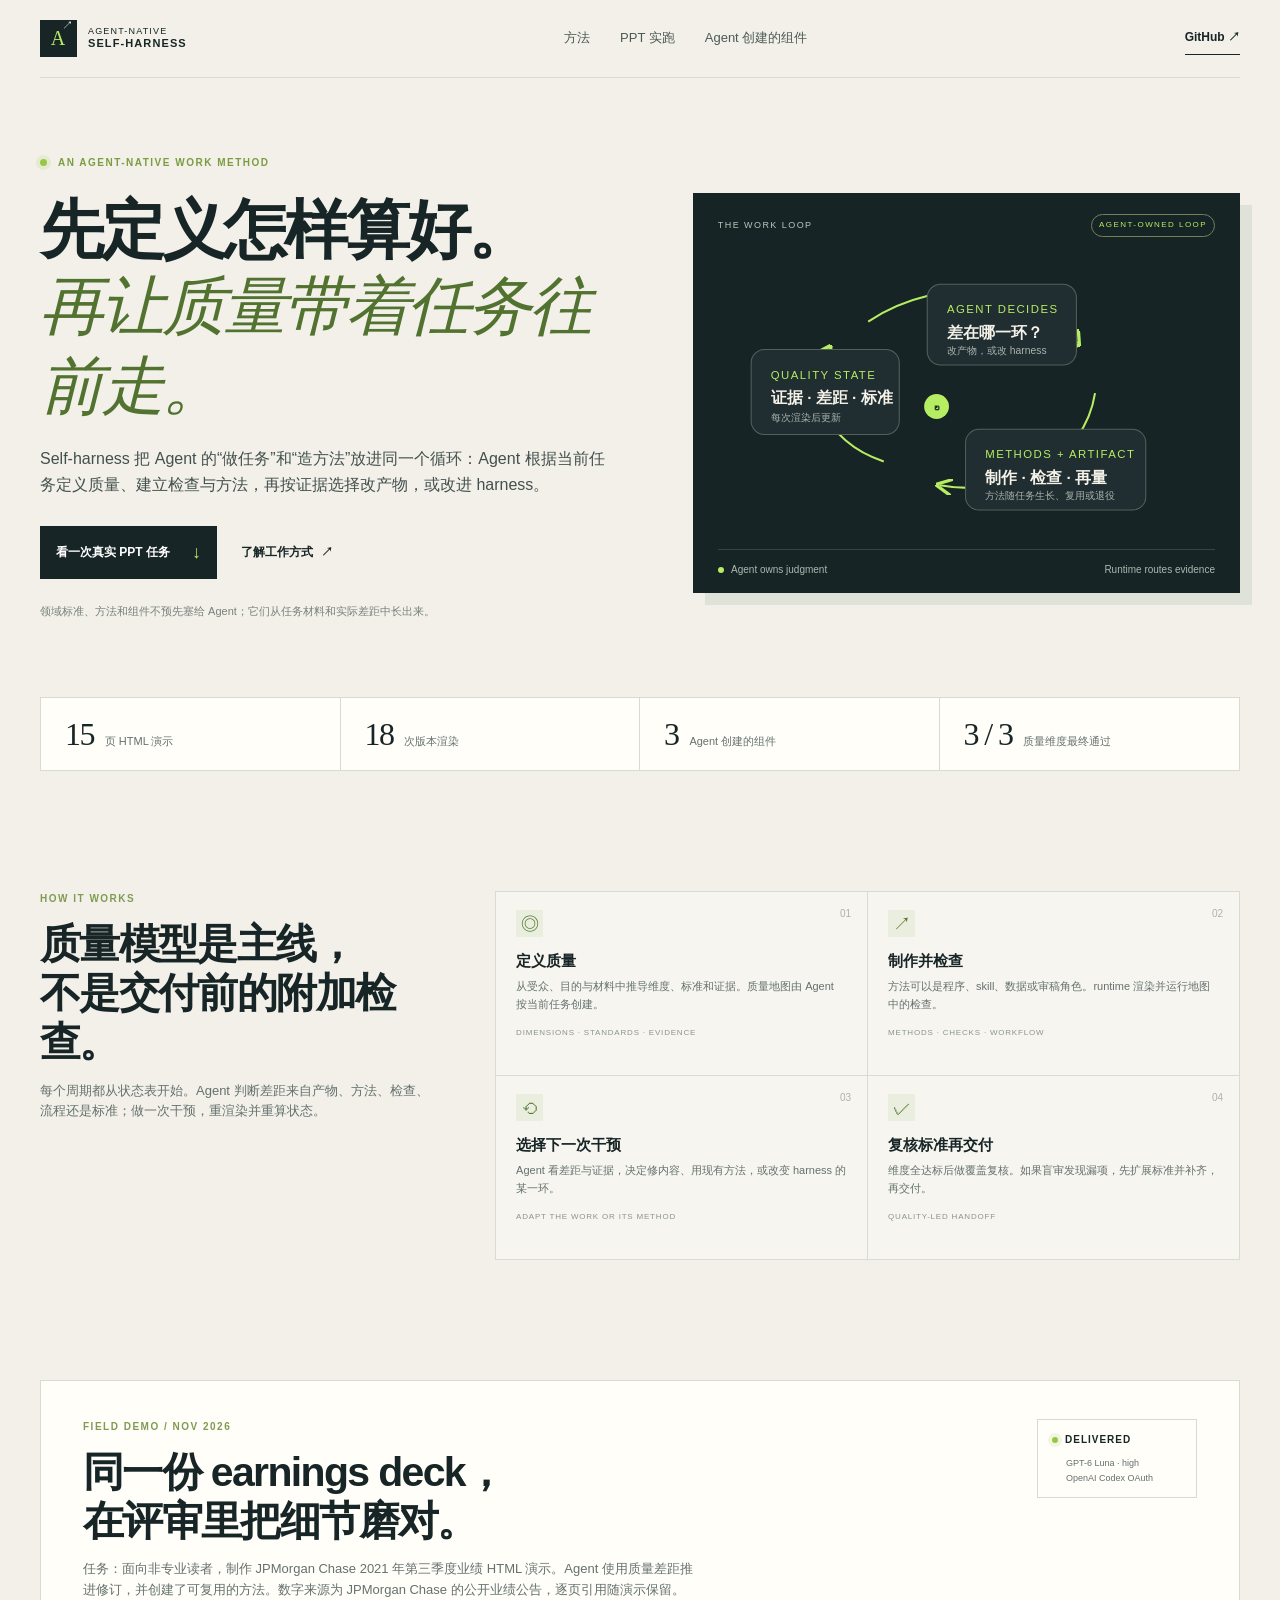
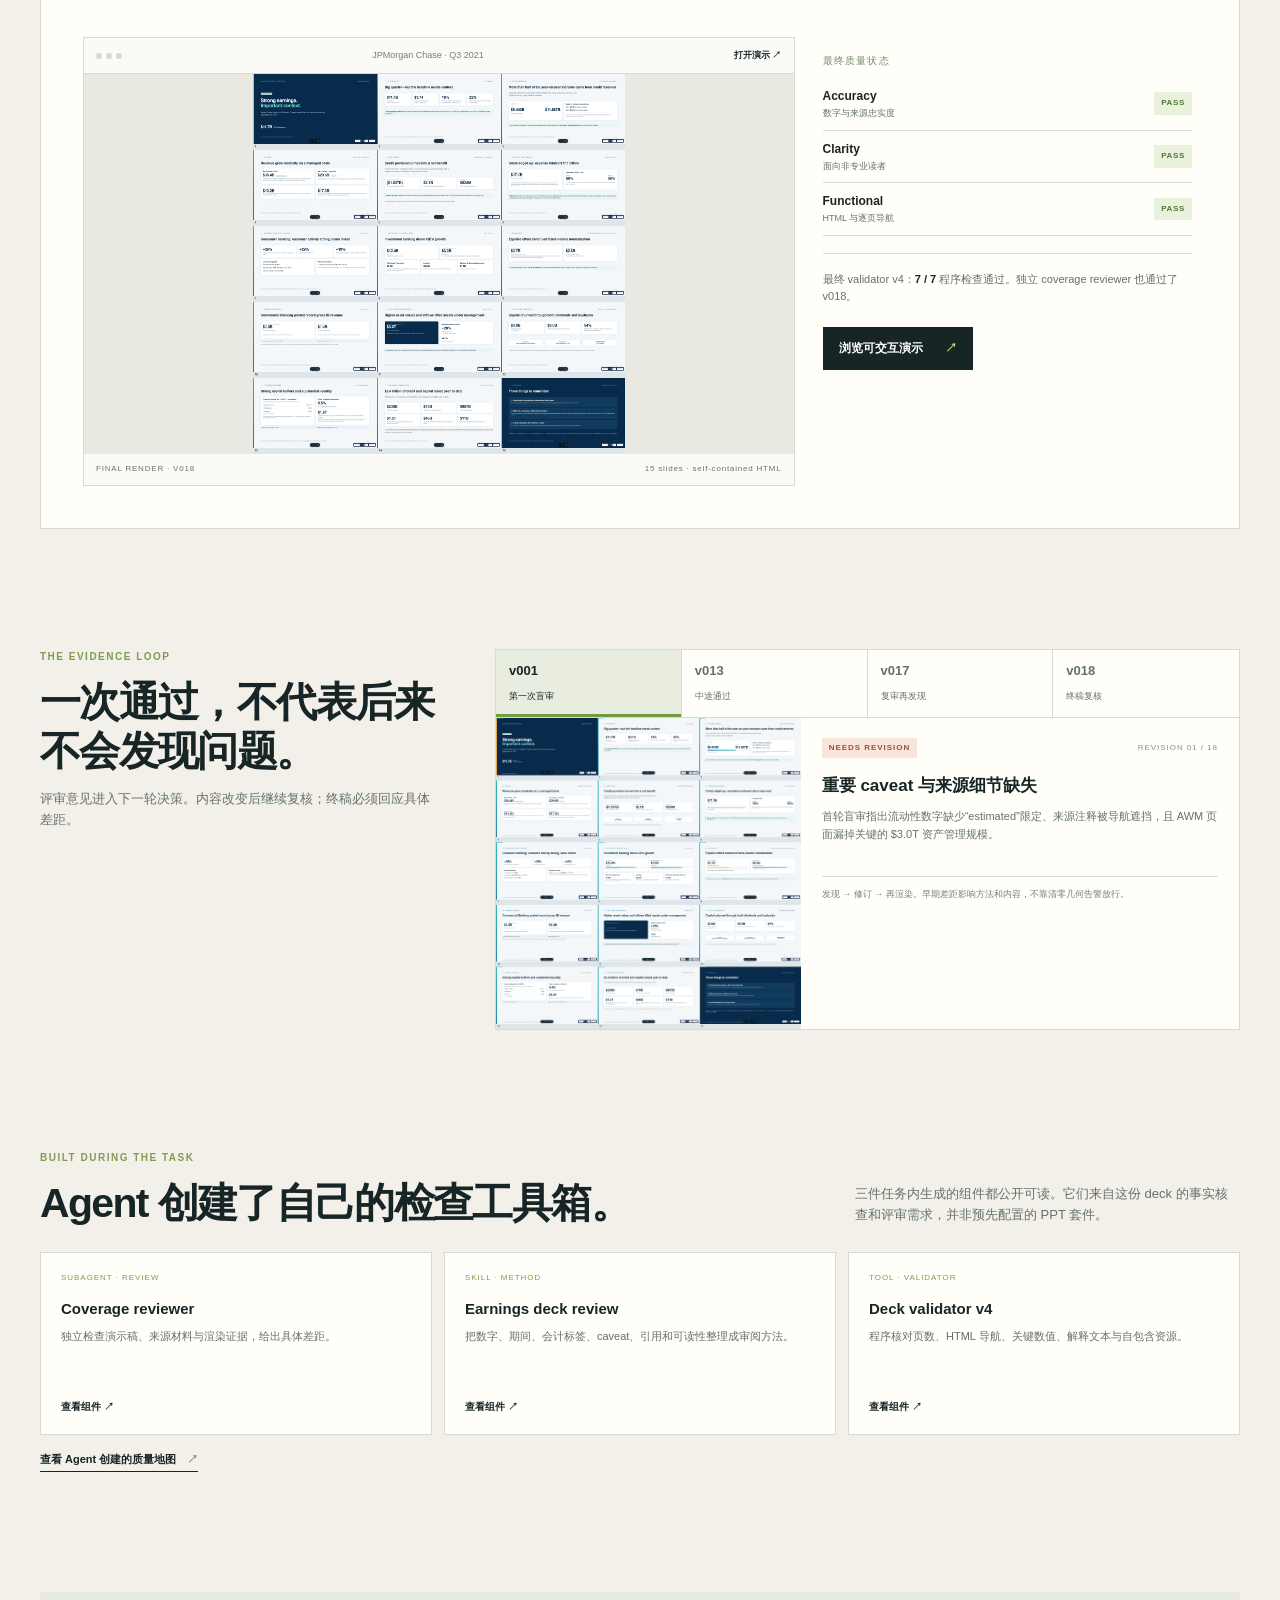
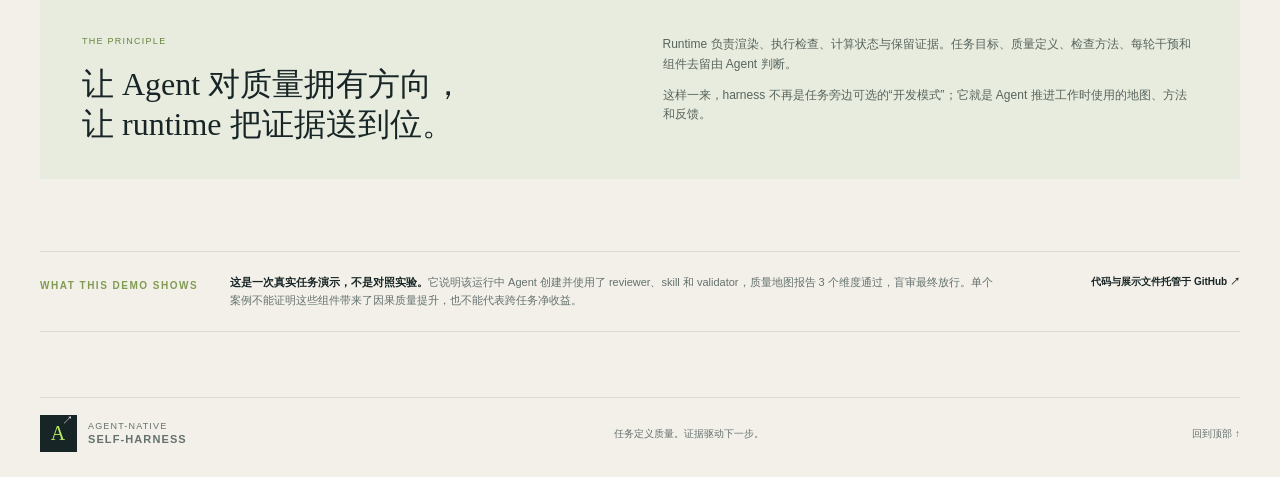
==== index.html @ 3c287eaf "Publish agent-native self-harness demo" ====
<!doctype html>
<html lang="zh-CN">
<head>
<meta charset="utf-8">
<meta name="viewport" content="width=device-width,initial-scale=1">
<meta name="theme-color" content="#f2f0e9">
<meta name="description" content="Agent-native self-harness：Agent 从任务质量出发，创建检查与方法，在同一循环中改进产物和 harness。附 JPMorgan Q3 2021 HTML 演示实跑。">
<title>Agent-native Self-Harness — 让质量驱动任务循环</title>
<link rel="stylesheet" href="styles.css">
</head>
<body>
<header class="topbar">
  <a class="brand" href="#top" aria-label="Agent-native Self-Harness 首页"><span class="brand-mark">A<span>↗</span></span><span>AGENT-NATIVE<br><b>SELF-HARNESS</b></span></a>
  <nav aria-label="主导航"><a href="#method">方法</a><a href="#case">PPT 实跑</a><a href="#artifacts">Agent 创建的组件</a></nav>
  <a class="top-link" href="https://github.com/tools-only/agent-native-self-harness" target="_blank" rel="noopener">GitHub ↗</a>
</header>
<main id="top">
  <section class="hero">
    <div class="hero-copy">
      <div class="eyebrow"><span class="pulse"></span> AN AGENT-NATIVE WORK METHOD</div>
      <h1>先定义怎样算好。<br><em>再让质量带着任务往前走。</em></h1>
      <p class="hero-lede">Self-harness 把 Agent 的“做任务”和“造方法”放进同一个循环：Agent 根据当前任务定义质量、建立检查与方法，再按证据选择改产物，或改进 harness。</p>
      <div class="hero-actions"><a class="button primary" href="#case">看一次真实 PPT 任务 <span>↓</span></a><a class="text-link" href="#method">了解工作方式 <span>↗</span></a></div>
      <p class="hero-note">领域标准、方法和组件不预先塞给 Agent；它们从任务材料和实际差距中长出来。</p>
    </div>
    <div class="loop-card" aria-label="质量驱动的 self-harness 循环示意">
      <div class="loop-head"><span>THE WORK LOOP</span><span class="live-dot">AGENT-OWNED LOOP</span></div>
      <svg class="loop-graphic" viewBox="0 0 480 285" role="img" aria-label="质量状态推动产物与 harness 的循环">
        <defs><marker id="arrow" markerWidth="8" markerHeight="8" refX="6" refY="4" orient="auto"><path d="M0 0 8 4 0 8" fill="none" stroke="#b6ed62" stroke-width="1.6"/></marker></defs>
        <path d="M145 72 C218 24 314 37 347 93" fill="none" stroke="#b6ed62" stroke-width="2" marker-end="url(#arrow)"/><path d="M364 141 C354 205 286 243 214 230" fill="none" stroke="#b6ed62" stroke-width="2" marker-end="url(#arrow)"/><path d="M160 207 C101 188 82 133 107 98" fill="none" stroke="#b6ed62" stroke-width="2" marker-end="url(#arrow)"/>
        <rect x="32" y="99" width="143" height="82" rx="13" fill="#202d31" stroke="#54605a"/><text x="51" y="127" fill="#b6ed62" font-size="11" letter-spacing="1.4">QUALITY STATE</text><text x="51" y="151" fill="#f5f2e9" font-size="15" font-weight="700">证据 · 差距 · 标准</text><text x="51" y="168" fill="#a9b4ae" font-size="10">每次渲染后更新</text>
        <rect x="202" y="36" width="144" height="78" rx="13" fill="#202d31" stroke="#54605a"/><text x="221" y="64" fill="#b6ed62" font-size="11" letter-spacing="1.4">AGENT DECIDES</text><text x="221" y="88" fill="#f5f2e9" font-size="15" font-weight="700">差在哪一环？</text><text x="221" y="103" fill="#a9b4ae" font-size="10">改产物，或改 harness</text>
        <rect x="239" y="176" width="174" height="78" rx="13" fill="#202d31" stroke="#54605a"/><text x="258" y="204" fill="#b6ed62" font-size="11" letter-spacing="1.4">METHODS + ARTIFACT</text><text x="258" y="228" fill="#f5f2e9" font-size="15" font-weight="700">制作 · 检查 · 再量</text><text x="258" y="243" fill="#a9b4ae" font-size="10">方法随任务生长、复用或退役</text>
        <circle cx="211" cy="154" r="12" fill="#b6ed62"/><text x="211" y="158" text-anchor="middle" fill="#132022" font-size="11" font-weight="800">↻</text>
      </svg>
      <div class="loop-foot"><span><i></i> Agent owns judgment</span><span>Runtime routes evidence</span></div>
    </div>
  </section>

  <section class="signal-row" aria-label="演示关键结果">
    <div><b>15</b><span>页 HTML 演示</span></div><div><b>18</b><span>次版本渲染</span></div><div><b>3</b><span>Agent 创建的组件</span></div><div><b>3 / 3</b><span>质量维度最终通过</span></div>
  </section>

  <section class="method section" id="method">
    <div class="section-intro"><div class="eyebrow dark">HOW IT WORKS</div><h2>质量模型是主线，<br>不是交付前的附加检查。</h2><p>每个周期都从状态表开始。Agent 判断差距来自产物、方法、检查、流程还是标准；做一次干预，重渲染并重算状态。</p></div>
    <div class="method-grid">
      <article class="method-step"><span class="step-index">01</span><div class="step-icon">◎</div><h3>定义质量</h3><p>从受众、目的与材料中推导维度、标准和证据。质量地图由 Agent 按当前任务创建。</p><small>DIMENSIONS · STANDARDS · EVIDENCE</small></article>
      <article class="method-step"><span class="step-index">02</span><div class="step-icon">↗</div><h3>制作并检查</h3><p>方法可以是程序、skill、数据或审稿角色。runtime 渲染并运行地图中的检查。</p><small>METHODS · CHECKS · WORKFLOW</small></article>
      <article class="method-step"><span class="step-index">03</span><div class="step-icon">⟲</div><h3>选择下一次干预</h3><p>Agent 看差距与证据，决定修内容、用现有方法，或改变 harness 的某一环。</p><small>ADAPT THE WORK OR ITS METHOD</small></article>
      <article class="method-step"><span class="step-index">04</span><div class="step-icon">✓</div><h3>复核标准再交付</h3><p>维度全达标后做覆盖复核。如果盲审发现漏项，先扩展标准并补齐，再交付。</p><small>QUALITY-LED HANDOFF</small></article>
    </div>
  </section>

  <section class="case-section section" id="case">
    <div class="case-header"><div><div class="eyebrow dark">FIELD DEMO / NOV 2026</div><h2>同一份 earnings deck，<br>在评审里把细节磨对。</h2><p>任务：面向非专业读者，制作 JPMorgan Chase 2021 年第三季度业绩 HTML 演示。Agent 使用质量差距推进修订，并创建了可复用的方法。数字来源为 JPMorgan Chase 的公开业绩公告，逐页引用随演示保留。</p></div><div class="case-badge"><span class="badge-dot"></span><b>DELIVERED</b><small>GPT-6 Luna · high<br>OpenAI Codex OAuth</small></div></div>
    <div class="deck-showcase">
      <div class="deck-frame"><div class="frame-bar"><span><i></i><i></i><i></i></span><label>JPMorgan Chase · Q3 2021</label><a href="assets/presentation.html" target="_blank" rel="noopener">打开演示 ↗</a></div><img src="assets/v018-contact-sheet.png" alt="JPMorgan Chase 15 页 HTML 演示终稿缩略图，v018"><div class="deck-caption"><span>FINAL RENDER · V018</span><span>15 slides · self-contained HTML</span></div></div>
      <aside class="deck-facts"><div class="fact-label">最终质量状态</div><div class="quality-line"><span>Accuracy <small>数字与来源忠实度</small></span><b>PASS</b></div><div class="quality-line"><span>Clarity <small>面向非专业读者</small></span><b>PASS</b></div><div class="quality-line"><span>Functional <small>HTML 与逐页导航</small></span><b>PASS</b></div><div class="fact-rule"></div><p>最终 validator v4：<b>7 / 7</b> 程序检查通过。独立 coverage reviewer 也通过了 v018。</p><a class="button dark-button" href="assets/presentation.html" target="_blank" rel="noopener">浏览可交互演示 <span>↗</span></a></aside>
    </div>
  </section>

  <section class="iteration section" id="iterations">
    <div class="section-intro iteration-intro"><div class="eyebrow dark">THE EVIDENCE LOOP</div><h2>一次通过，不代表后来不会发现问题。</h2><p>评审意见进入下一轮决策。内容改变后继续复核；终稿必须回应具体差距。</p></div>
    <div class="revision-layout"><div class="revision-tabs" role="group" aria-label="选择版本"><button class="revision active" data-rev="v001"><span>v001</span><small>第一次盲审</small></button><button class="revision" data-rev="v013"><span>v013</span><small>中途通过</small></button><button class="revision" data-rev="v017"><span>v017</span><small>复审再发现</small></button><button class="revision" data-rev="v018"><span>v018</span><small>终稿复核</small></button></div>
      <article class="revision-card" aria-live="polite"><div class="revision-image"><img id="revisionImage" src="assets/v001-contact-sheet.png" alt="v001 初版演示缩略图"></div><div class="revision-copy"><div class="revision-meta"><span id="revisionStatus" class="status needs">NEEDS REVISION</span><span id="revisionVersion">REVISION 01 / 18</span></div><h3 id="revisionTitle">重要 caveat 与来源细节缺失</h3><p id="revisionText">首轮盲审指出流动性数字缺少“estimated”限定、来源注释被导航遮挡，且 AWM 页面漏掉关键的 $3.0T 资产管理规模。</p><div id="revisionEvidence" class="revision-evidence">发现 → 修订 → 再渲染。早期差距影响方法和内容，不靠清零几何告警放行。</div></div></article>
    </div>
  </section>

  <section class="components section" id="artifacts">
    <div class="section-heading"><div><div class="eyebrow dark">BUILT DURING THE TASK</div><h2>Agent 创建了自己的检查工具箱。</h2></div><p>三件任务内生成的组件都公开可读。它们来自这份 deck 的事实核查和评审需求，并非预先配置的 PPT 套件。</p></div>
    <div class="component-grid"><a class="component-card" href="components/coverage-reviewer.md"><span class="component-type">SUBAGENT · REVIEW</span><b>Coverage reviewer</b><p>独立检查演示稿、来源材料与渲染证据，给出具体差距。</p><span class="open-file">查看组件 ↗</span></a><a class="component-card" href="components/earnings-deck-review.md"><span class="component-type">SKILL · METHOD</span><b>Earnings deck review</b><p>把数字、期间、会计标签、caveat、引用和可读性整理成审阅方法。</p><span class="open-file">查看组件 ↗</span></a><a class="component-card" href="components/validate-earnings-deck.py"><span class="component-type">TOOL · VALIDATOR</span><b>Deck validator v4</b><p>程序核对页数、HTML 导航、关键数值、解释文本与自包含资源。</p><span class="open-file">查看组件 ↗</span></a></div>
    <a class="map-link" href="components/quality-map.json">查看 Agent 创建的质量地图 <span>↗</span></a>
  </section>

  <section class="principles section"><div class="principle-title"><span>THE PRINCIPLE</span><h2>让 Agent 对质量拥有方向，<br>让 runtime 把证据送到位。</h2></div><div class="principle-copy"><p>Runtime 负责渲染、执行检查、计算状态与保留证据。任务目标、质量定义、检查方法、每轮干预和组件去留由 Agent 判断。</p><p>这样一来，harness 不再是任务旁边可选的“开发模式”；它就是 Agent 推进工作时使用的地图、方法和反馈。</p></div></section>

  <section class="limits"><div class="eyebrow dark">WHAT THIS DEMO SHOWS</div><p><b>这是一次真实任务演示，不是对照实验。</b>它说明该运行中 Agent 创建并使用了 reviewer、skill 和 validator，质量地图报告 3 个维度通过，盲审最终放行。单个案例不能证明这些组件带来了因果质量提升，也不能代表跨任务净收益。</p><a href="https://github.com/tools-only/agent-native-self-harness" target="_blank" rel="noopener">代码与展示文件托管于 GitHub ↗</a></section>
</main>
<footer><a class="brand" href="#top"><span class="brand-mark">A<span>↗</span></span><span>AGENT-NATIVE<br><b>SELF-HARNESS</b></span></a><span>任务定义质量。证据驱动下一步。</span><a href="#top">回到顶部 ↑</a></footer>
<script src="app.js"></script>
</body>
</html>
---- styles.css ----
:root{color-scheme:light;--paper:#f2f0e9;--white:#fffef9;--ink:#182526;--muted:#65716e;--line:#d8dbd3;--green:#b6ed62;--deep:#172426;--orange:#df7048;--serif:Georgia,"Noto Serif SC","Songti SC",serif;--sans:"Aptos","Segoe UI","Microsoft YaHei",sans-serif}
*{box-sizing:border-box}
html{scroll-behavior:smooth}
body{margin:0;background:var(--paper);color:var(--ink);font:15px/1.6 var(--sans)}
a{color:inherit;text-decoration:none}
button{font:inherit}
.topbar,main,footer{width:min(1200px,calc(100% - 48px));margin:auto}
.topbar{height:78px;display:flex;align-items:center;justify-content:space-between;border-bottom:1px solid var(--line)}
.brand{display:flex;align-items:center;gap:11px;font-size:9px;line-height:1.25;letter-spacing:.13em}
.brand b{font-size:11px;letter-spacing:.1em}
.brand-mark{display:grid;place-items:center;width:37px;height:37px;background:var(--ink);color:var(--green);font:20px var(--serif);position:relative}
.brand-mark span{font:11px var(--sans);position:absolute;right:3px;top:-2px;color:white}
.topbar nav{display:flex;gap:30px;color:#4c5a56;font-size:13px}
.topbar nav a:hover,.text-link:hover,.top-link:hover{color:#6b932c}
.top-link{font-size:12px;font-weight:700;border-bottom:1px solid var(--ink);padding:6px 0}
.hero{display:grid;grid-template-columns:1.05fr .95fr;gap:48px;align-items:center;padding:77px 0 65px}
.eyebrow{font-size:10px;font-weight:800;letter-spacing:.15em}
.hero .eyebrow{color:#7b9d41}
.pulse,.badge-dot{display:inline-block;width:7px;height:7px;border-radius:50%;background:#96c746;margin-right:7px;box-shadow:0 0 0 4px #96c74624}
h1{font-size:clamp(38px,5vw,64px);line-height:1.14;letter-spacing:-.045em;margin:23px 0 19px;font-weight:650}
h1 em{font:italic 500 1em/1.25 var(--serif);color:#527230}
.hero-lede{max-width:565px;color:#43504d;font-size:16px}
.hero-actions{display:flex;align-items:center;gap:24px;margin-top:29px}
.button{display:inline-flex;gap:22px;align-items:center;padding:12px 16px;font-size:12px;font-weight:700;transition:transform .18s}
.button:hover{transform:translateY(-2px)}
.primary{background:var(--ink);color:white}
.primary span{color:var(--green);font-size:18px}
.text-link{font-size:12px;font-weight:700}
.text-link span{margin-left:5px}
.hero-note{font-size:11px;color:#77817c;margin-top:24px}
.loop-card{background:var(--deep);color:white;padding:21px 25px 15px;box-shadow:12px 12px 0 #dfe2d8;min-height:324px}
.loop-head,.loop-foot{display:flex;justify-content:space-between;align-items:center}
.loop-head{font-size:9px;letter-spacing:.16em;color:#b9c4bc}
.live-dot{font-size:8px;color:var(--green);border:1px solid #71815c;padding:4px 7px;border-radius:50px}
.loop-graphic{width:100%;margin:10px 0 0}
.loop-foot{border-top:1px solid #ffffff24;padding-top:12px;color:#adb8b1;font-size:10px}
.loop-foot i{display:inline-block;width:6px;height:6px;border-radius:50%;background:var(--green);margin-right:5px}
.signal-row{display:grid;grid-template-columns:repeat(4,1fr);background:var(--white);border:1px solid var(--line)}
.signal-row div{padding:20px 24px;border-right:1px solid var(--line);display:flex;align-items:baseline;gap:11px}
.signal-row div:last-child{border:0}
.signal-row b{font:32px/1 var(--serif);letter-spacing:-.05em}
.signal-row span{font-size:11px;color:var(--muted)}
.section{margin-top:120px}
.method{display:grid;grid-template-columns:.7fr 1.3fr;gap:54px}
.dark{color:#819b53}
.section-intro h2,.case-header h2,.section-heading h2{font-size:clamp(28px,3.2vw,42px);line-height:1.2;letter-spacing:-.04em;margin:13px 0}
.section-intro p,.case-header p,.section-heading>p{color:var(--muted);max-width:430px;font-size:13px}
.method-grid{display:grid;grid-template-columns:1fr 1fr;border-top:1px solid var(--line);border-left:1px solid var(--line)}
.method-step{min-height:184px;padding:18px 20px 15px;background:#f6f5ef;border-right:1px solid var(--line);border-bottom:1px solid var(--line);position:relative}
.step-index{position:absolute;right:16px;top:14px;color:#adb4aa;font-size:10px}
.step-icon{width:27px;height:27px;display:grid;place-items:center;background:#e9eedf;color:#577631;font-size:18px}
.method-step h3{margin:12px 0 5px;font-size:15px}
.method-step p{margin:0;color:#65716e;font-size:11px}
.method-step small{display:block;margin-top:14px;font-size:8px;letter-spacing:.1em;color:#8c958a}
.case-section{background:var(--white);padding:38px 42px 42px;border:1px solid var(--line)}
.case-header{display:flex;justify-content:space-between;gap:30px;align-items:flex-start}
.case-header p{max-width:620px}
.case-badge{min-width:160px;border:1px solid var(--line);padding:12px 14px;font-size:10px}
.case-badge b{font-size:10px;letter-spacing:.1em}
.case-badge small{display:block;color:var(--muted);font-size:9px;line-height:1.6;margin:8px 0 0 14px}
.badge-dot{width:6px;height:6px}
.deck-showcase{display:grid;grid-template-columns:1.5fr .8fr;gap:23px;margin-top:23px}
.deck-frame{border:1px solid #d8dbd3;background:#fafaf6}
.frame-bar{height:36px;display:flex;align-items:center;justify-content:space-between;padding:0 12px;border-bottom:1px solid var(--line);font-size:9px;color:#718078}
.frame-bar>span{display:flex;gap:4px}
.frame-bar i{width:6px;height:6px;border-radius:50%;background:#d7dacf}
.frame-bar a{color:var(--ink);font-weight:700}
.deck-frame>img{display:block;width:100%;max-height:380px;object-fit:contain;background:#e9e9e2}
.deck-caption{display:flex;justify-content:space-between;padding:9px 12px;font-size:8px;letter-spacing:.1em;color:#69756f}
.deck-facts{padding:16px 5px}
.fact-label{font-size:10px;letter-spacing:.12em;color:#7b8c70;margin-bottom:9px}
.quality-line{display:flex;justify-content:space-between;align-items:center;padding:9px 0;border-bottom:1px solid var(--line);font-size:12px;font-weight:700}
.quality-line small{display:block;font-weight:400;color:var(--muted);font-size:9px}
.quality-line b{font-size:8px;letter-spacing:.08em;color:#537531;background:#e9f2dc;padding:5px 7px}
.fact-rule{height:1px;background:var(--line);margin:17px 0}
.deck-facts p{font-size:11px;color:var(--muted)}
.deck-facts p b{color:var(--ink)}
.dark-button{background:var(--ink);color:white;margin-top:10px}
.dark-button span{color:var(--green)}
.iteration{display:grid;grid-template-columns:.7fr 1.3fr;gap:54px}
.iteration-intro{position:sticky;top:30px;align-self:start}
.revision-layout{border:1px solid var(--line);background:var(--white)}
.revision-tabs{display:grid;grid-template-columns:repeat(4,1fr);border-bottom:1px solid var(--line)}
.revision{border:0;border-right:1px solid var(--line);background:transparent;text-align:left;padding:11px 13px;cursor:pointer;color:var(--muted)}
.revision:last-child{border-right:0}
.revision.active{background:#e9eddf;color:var(--ink);box-shadow:inset 0 -3px #779943}
.revision span{display:block;font-size:13px;font-weight:800}
.revision small{font-size:9px}
.revision-card{display:grid;grid-template-columns:.82fr 1.18fr;min-height:255px}
.revision-image{background:#e9e9e2;display:grid;place-items:center;overflow:hidden}
.revision-image img{width:100%;height:100%;object-fit:contain}
.revision-copy{padding:20px 21px}
.revision-meta{display:flex;justify-content:space-between;align-items:center;font-size:8px;letter-spacing:.12em;color:#89928a}
.status{padding:4px 7px;font-weight:800}
.status.needs{background:#f8e5db;color:#a64d2c}
.status.pass{background:#e9f2dc;color:#527531}
.revision-copy h3{font-size:17px;line-height:1.3;margin:17px 0 8px}
.revision-copy p{font-size:11px;color:var(--muted);min-height:57px}
.revision-evidence{font-size:9px;border-top:1px solid var(--line);padding-top:10px;color:#758078}
.section-heading{display:flex;justify-content:space-between;align-items:end;gap:30px}
.section-heading h2{margin-bottom:0}
.section-heading>p{max-width:385px;margin-bottom:2px}
.component-grid{display:grid;grid-template-columns:repeat(3,1fr);gap:12px;margin-top:24px}
.component-card{background:var(--white);border:1px solid var(--line);padding:19px 20px;min-height:183px;display:flex;flex-direction:column;transition:border-color .2s,transform .2s}
.component-card:hover{border-color:#829d59;transform:translateY(-3px)}
.component-type{font-size:8px;letter-spacing:.12em;color:#819b53}
.component-card b{font-size:15px;margin-top:13px}
.component-card p{font-size:11px;color:var(--muted);margin:7px 0 17px}
.open-file{font-size:10px;font-weight:700;margin-top:auto}
.map-link{display:inline-block;margin-top:16px;font-size:11px;font-weight:700;border-bottom:1px solid var(--ink);padding-bottom:3px}
.map-link span{color:#75944a;margin-left:8px}
.principles{background:#e8ecdf;padding:35px 42px;display:grid;grid-template-columns:1fr 1fr;gap:45px;align-items:center}
.principle-title>span{font-size:9px;letter-spacing:.14em;color:#68843d}
.principle-title h2{font:32px/1.25 var(--serif);margin:13px 0 0}
.principle-copy p{font-size:12px;color:#58645d}
.principle-copy p:first-child{margin-top:0}
.limits{margin:72px 0 65px;border-top:1px solid var(--line);border-bottom:1px solid var(--line);padding:22px 0;display:grid;grid-template-columns:170px 1fr 220px;gap:20px;align-items:start}
.limits .eyebrow{padding-top:4px}
.limits p{margin:0;font-size:11px;color:var(--muted)}
.limits p b{color:var(--ink)}
.limits>a{font-size:10px;font-weight:700;text-align:right}
footer{display:flex;align-items:center;justify-content:space-between;border-top:1px solid var(--line);padding:17px 0 25px;color:var(--muted);font-size:10px}
.footer .brand{color:var(--ink)}

@media(max-width:850px){.hero,.method,.iteration{grid-template-columns:1fr;gap:30px}
.hero{padding-top:53px}
.loop-card{max-width:600px;width:100%;margin:auto}
.method{margin-top:85px}
.case-section{padding:28px 25px}
.deck-showcase{grid-template-columns:1fr}
.deck-facts{display:grid;grid-template-columns:repeat(2,1fr);gap:0 15px}
.fact-label,.fact-rule,.deck-facts p,.deck-facts .button{grid-column:1/-1}
.iteration-intro{position:static}
.revision-card{min-height:220px}
.section-heading{align-items:flex-start;flex-direction:column;gap:10px}
.section-heading>p{max-width:600px}
.limits{grid-template-columns:1fr 2fr}
.limits>a{grid-column:2;text-align:left}
}

@media(max-width:560px){.topbar,main,footer{width:calc(100% - 30px)}
.topbar{height:66px}
.topbar nav{gap:12px;font-size:10px}
.top-link{display:none}
.brand{font-size:8px}
.brand b{font-size:9px}
.brand-mark{width:32px;height:32px}
.hero{padding:42px 0}
.hero h1{font-size:39px}
.hero-actions{gap:15px}
.button{gap:10px}
.signal-row{grid-template-columns:1fr 1fr}
.signal-row div{padding:14px 12px}
.signal-row div:nth-child(2){border-right:0}
.signal-row div:nth-child(-n+2){border-bottom:1px solid var(--line)}
.signal-row b{font-size:26px}
.signal-row span{font-size:9px}
.method-grid{grid-template-columns:1fr}
.method-step{min-height:150px}
.case-section{padding:22px 14px}
.case-header{flex-direction:column}
.case-badge{min-width:0}
.deck-frame>img{max-height:280px}
.revision-tabs{grid-template-columns:1fr 1fr}
.revision:nth-child(2){border-right:0}
.revision:nth-child(-n+2){border-bottom:1px solid var(--line)}
.revision-card{grid-template-columns:1fr}
.revision-image{min-height:190px}
.revision-copy p{min-height:0}
.component-grid{grid-template-columns:1fr}
.component-card{min-height:145px}
.principles{padding:25px 21px;grid-template-columns:1fr;gap:15px}
.principle-title h2{font-size:27px}
.limits{grid-template-columns:1fr;gap:9px}
.limits>a{grid-column:auto}
.limits{margin:50px 0}
footer{gap:10px;flex-wrap:wrap}
footer>span{order:3;width:100%}
}
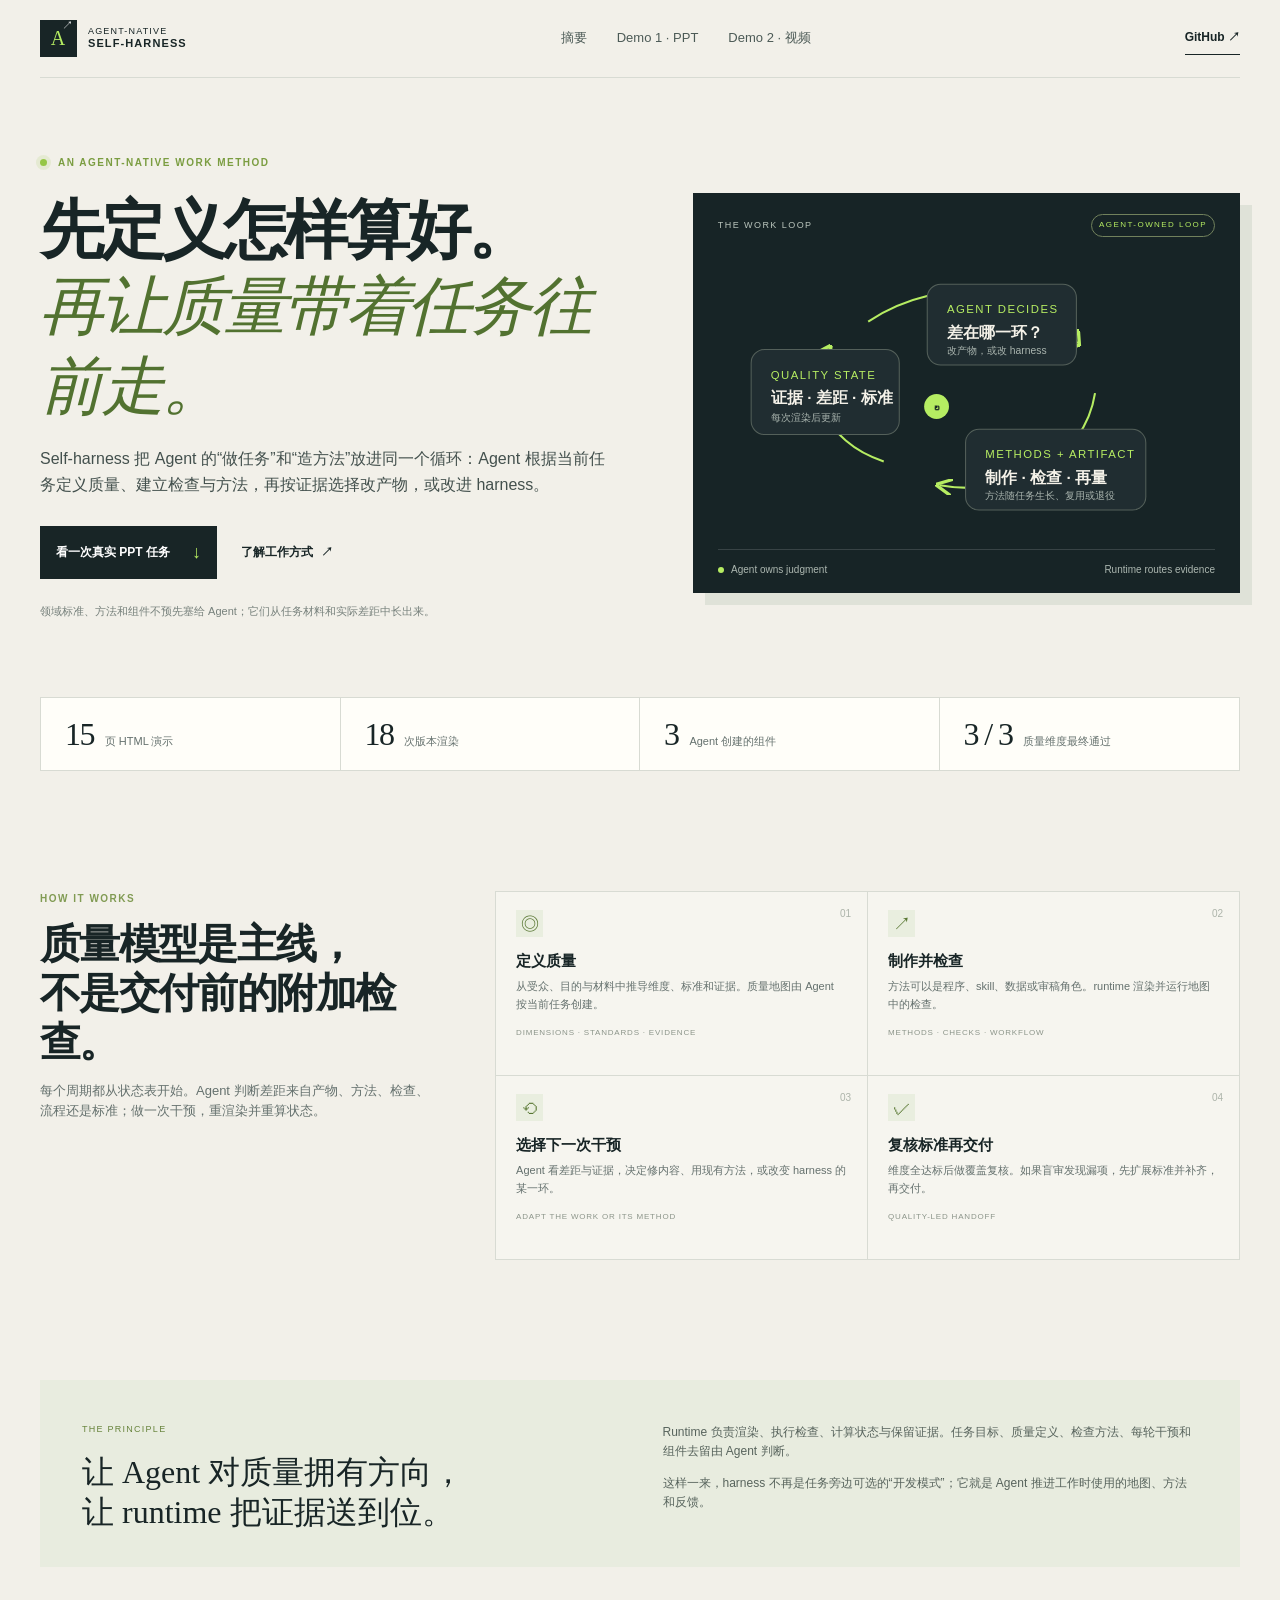
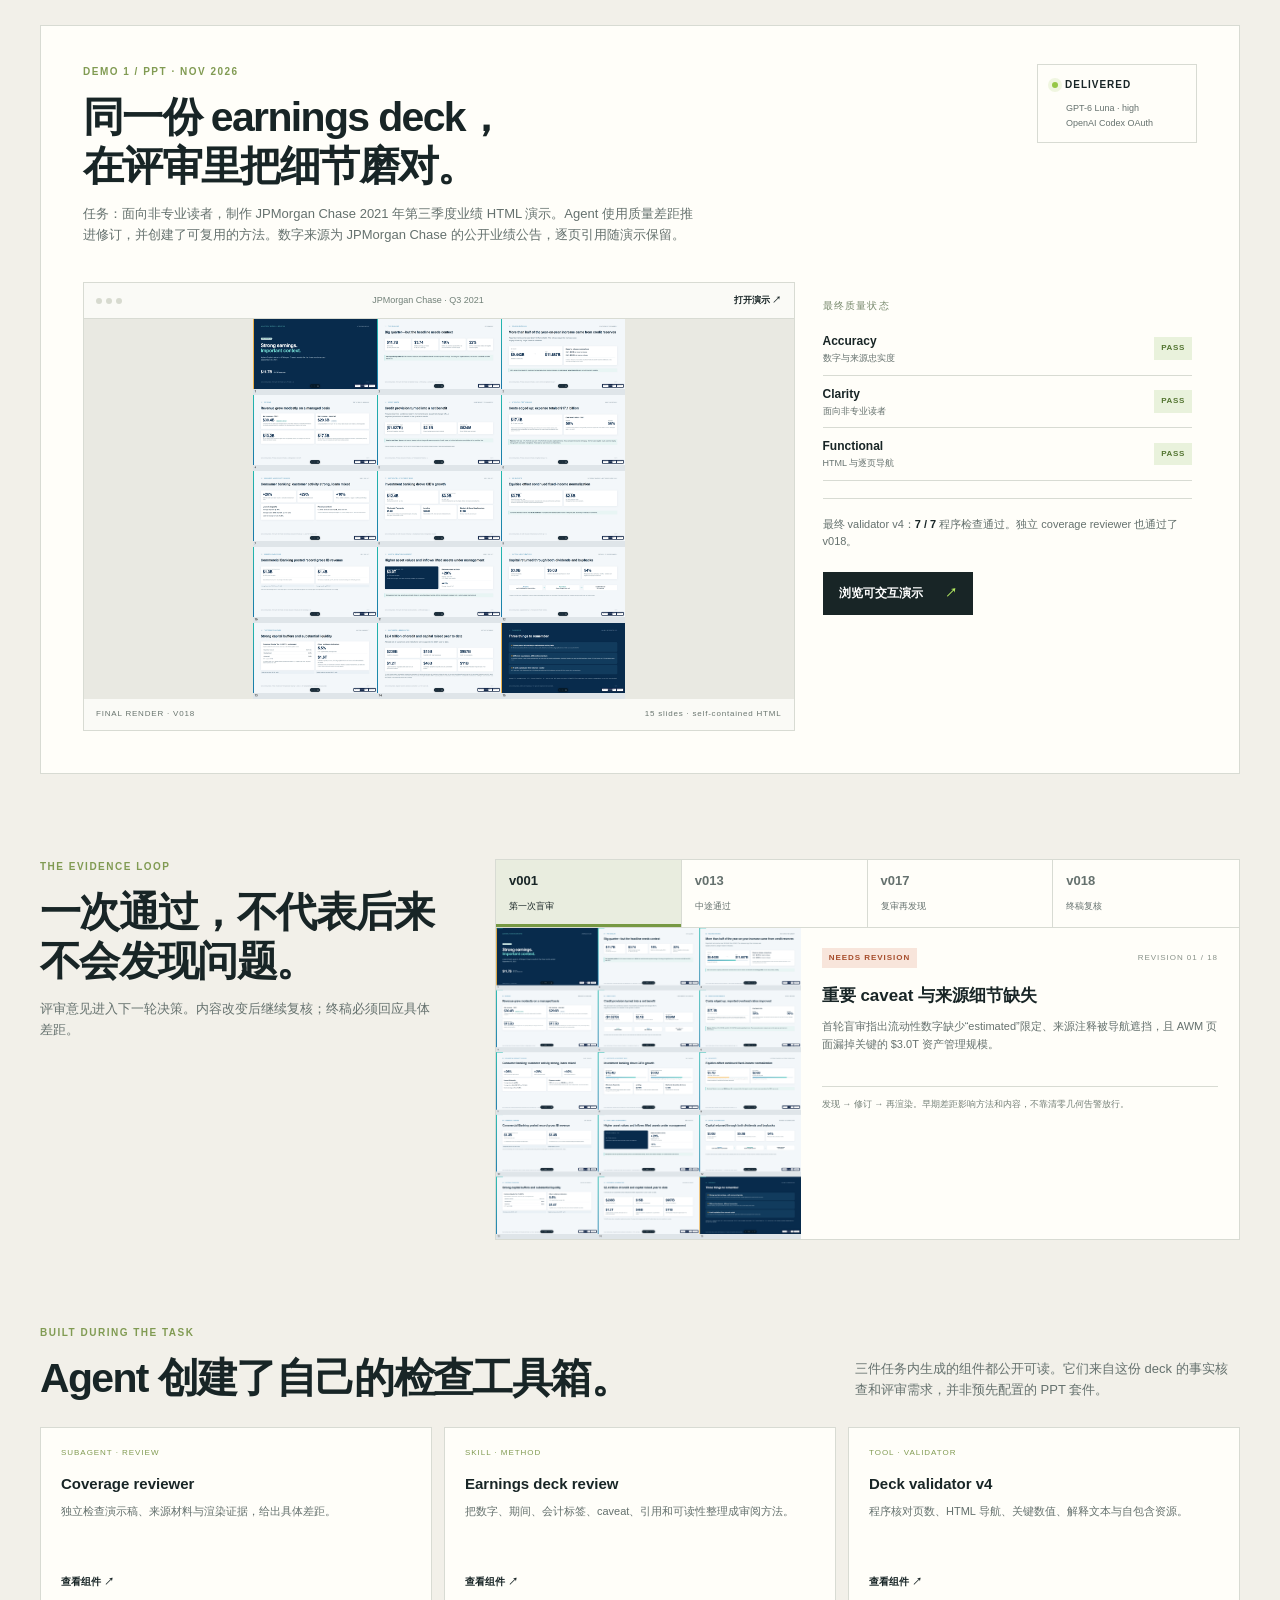
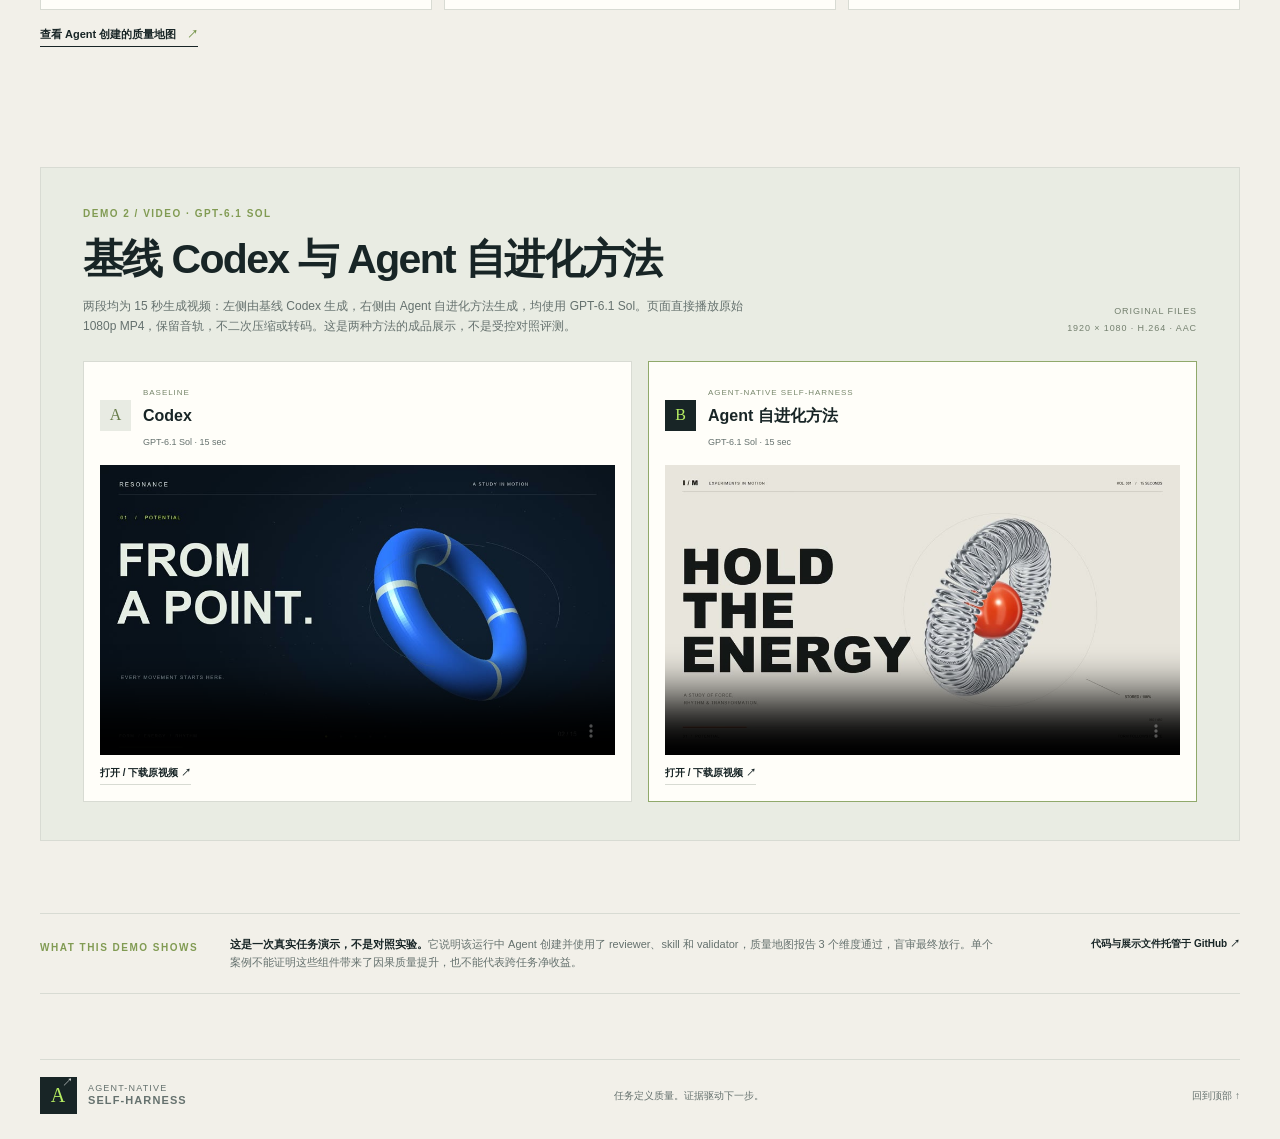
==== commit 0106d8ae: "Add original GPT-6.1 Sol demo videos" ====
--- a/index.html
+++ b/index.html
@@ -11,16 +11,17 @@
 <body>
 <header class="topbar">
   <a class="brand" href="#top" aria-label="Agent-native Self-Harness 首页"><span class="brand-mark">A<span>↗</span></span><span>AGENT-NATIVE<br><b>SELF-HARNESS</b></span></a>
-  <nav aria-label="主导航"><a href="#method">方法</a><a href="#case">PPT 实跑</a><a href="#artifacts">Agent 创建的组件</a></nav>
+  <nav aria-label="主导航"><a href="#summary">摘要</a><a href="#demo-ppt">Demo 1 · PPT</a><a href="#demo-video">Demo 2 · 视频</a></nav>
   <a class="top-link" href="https://github.com/tools-only/agent-native-self-harness" target="_blank" rel="noopener">GitHub ↗</a>
 </header>
 <main id="top">
+<section class="summary" id="summary">
   <section class="hero">
     <div class="hero-copy">
       <div class="eyebrow"><span class="pulse"></span> AN AGENT-NATIVE WORK METHOD</div>
       <h1>先定义怎样算好。<br><em>再让质量带着任务往前走。</em></h1>
       <p class="hero-lede">Self-harness 把 Agent 的“做任务”和“造方法”放进同一个循环：Agent 根据当前任务定义质量、建立检查与方法，再按证据选择改产物，或改进 harness。</p>
-      <div class="hero-actions"><a class="button primary" href="#case">看一次真实 PPT 任务 <span>↓</span></a><a class="text-link" href="#method">了解工作方式 <span>↗</span></a></div>
+      <div class="hero-actions"><a class="button primary" href="#demo-ppt">看一次真实 PPT 任务 <span>↓</span></a><a class="text-link" href="#method">了解工作方式 <span>↗</span></a></div>
       <p class="hero-note">领域标准、方法和组件不预先塞给 Agent；它们从任务材料和实际差距中长出来。</p>
     </div>
     <div class="loop-card" aria-label="质量驱动的 self-harness 循环示意">
@@ -51,8 +52,12 @@
     </div>
   </section>
 
+  <section class="principles section"><div class="principle-title"><span>THE PRINCIPLE</span><h2>让 Agent 对质量拥有方向，<br>让 runtime 把证据送到位。</h2></div><div class="principle-copy"><p>Runtime 负责渲染、执行检查、计算状态与保留证据。任务目标、质量定义、检查方法、每轮干预和组件去留由 Agent 判断。</p><p>这样一来，harness 不再是任务旁边可选的“开发模式”；它就是 Agent 推进工作时使用的地图、方法和反馈。</p></div></section>
+</section>
+
+<section class="demo-ppt" id="demo-ppt">
   <section class="case-section section" id="case">
-    <div class="case-header"><div><div class="eyebrow dark">FIELD DEMO / NOV 2026</div><h2>同一份 earnings deck，<br>在评审里把细节磨对。</h2><p>任务：面向非专业读者，制作 JPMorgan Chase 2021 年第三季度业绩 HTML 演示。Agent 使用质量差距推进修订，并创建了可复用的方法。数字来源为 JPMorgan Chase 的公开业绩公告，逐页引用随演示保留。</p></div><div class="case-badge"><span class="badge-dot"></span><b>DELIVERED</b><small>GPT-6 Luna · high<br>OpenAI Codex OAuth</small></div></div>
+    <div class="case-header"><div><div class="eyebrow dark">DEMO 1 / PPT · NOV 2026</div><h2>同一份 earnings deck，<br>在评审里把细节磨对。</h2><p>任务：面向非专业读者，制作 JPMorgan Chase 2021 年第三季度业绩 HTML 演示。Agent 使用质量差距推进修订，并创建了可复用的方法。数字来源为 JPMorgan Chase 的公开业绩公告，逐页引用随演示保留。</p></div><div class="case-badge"><span class="badge-dot"></span><b>DELIVERED</b><small>GPT-6 Luna · high<br>OpenAI Codex OAuth</small></div></div>
     <div class="deck-showcase">
       <div class="deck-frame"><div class="frame-bar"><span><i></i><i></i><i></i></span><label>JPMorgan Chase · Q3 2021</label><a href="assets/presentation.html" target="_blank" rel="noopener">打开演示 ↗</a></div><img src="assets/v018-contact-sheet.png" alt="JPMorgan Chase 15 页 HTML 演示终稿缩略图，v018"><div class="deck-caption"><span>FINAL RENDER · V018</span><span>15 slides · self-contained HTML</span></div></div>
       <aside class="deck-facts"><div class="fact-label">最终质量状态</div><div class="quality-line"><span>Accuracy <small>数字与来源忠实度</small></span><b>PASS</b></div><div class="quality-line"><span>Clarity <small>面向非专业读者</small></span><b>PASS</b></div><div class="quality-line"><span>Functional <small>HTML 与逐页导航</small></span><b>PASS</b></div><div class="fact-rule"></div><p>最终 validator v4：<b>7 / 7</b> 程序检查通过。独立 coverage reviewer 也通过了 v018。</p><a class="button dark-button" href="assets/presentation.html" target="_blank" rel="noopener">浏览可交互演示 <span>↗</span></a></aside>
@@ -72,12 +77,31 @@
     <a class="map-link" href="components/quality-map.json">查看 Agent 创建的质量地图 <span>↗</span></a>
   </section>
 
-  <section class="principles section"><div class="principle-title"><span>THE PRINCIPLE</span><h2>让 Agent 对质量拥有方向，<br>让 runtime 把证据送到位。</h2></div><div class="principle-copy"><p>Runtime 负责渲染、执行检查、计算状态与保留证据。任务目标、质量定义、检查方法、每轮干预和组件去留由 Agent 判断。</p><p>这样一来，harness 不再是任务旁边可选的“开发模式”；它就是 Agent 推进工作时使用的地图、方法和反馈。</p></div></section>
+  
+</section>
 
-  <section class="limits"><div class="eyebrow dark">WHAT THIS DEMO SHOWS</div><p><b>这是一次真实任务演示，不是对照实验。</b>它说明该运行中 Agent 创建并使用了 reviewer、skill 和 validator，质量地图报告 3 个维度通过，盲审最终放行。单个案例不能证明这些组件带来了因果质量提升，也不能代表跨任务净收益。</p><a href="https://github.com/tools-only/agent-native-self-harness" target="_blank" rel="noopener">代码与展示文件托管于 GitHub ↗</a></section>
+<section class="video-demo section" id="demo-video">
+  <div class="video-heading"><div><div class="eyebrow dark">DEMO 2 / VIDEO · GPT-6.1 SOL</div><h2>基线 Codex 与 Agent 自进化方法</h2><p>两段均为 15 秒生成视频：左侧由基线 Codex 生成，右侧由 Agent 自进化方法生成，均使用 GPT-6.1 Sol。页面直接播放原始 1080p MP4，保留音轨，不二次压缩或转码。这是两种方法的成品展示，不是受控对照评测。</p></div><span class="video-spec">ORIGINAL FILES<br>1920 × 1080 · H.264 · AAC</span></div>
+  <div class="video-grid">
+    <article class="video-card">
+      <div class="video-card-head"><span class="video-index">A</span><div><span class="video-tag">BASELINE</span><h3>Codex</h3><small>GPT-6.1 Sol · 15 sec</small></div></div>
+      <div class="video-frame"><video controls preload="metadata" playsinline poster="assets/codex-baseline-poster.jpg" aria-label="基线 Codex GPT-6.1 Sol 原始视频"><source src="assets/codex-baseline-gpt-6.1-sol.mp4" type="video/mp4">浏览器不支持 MP4 播放，请<a href="assets/codex-baseline-gpt-6.1-sol.mp4">打开原视频</a>。</video></div>
+      <a class="video-file" href="assets/codex-baseline-gpt-6.1-sol.mp4" download>打开 / 下载原视频 ↗</a>
+    </article>
+    <article class="video-card evolved">
+      <div class="video-card-head"><span class="video-index">B</span><div><span class="video-tag">AGENT-NATIVE SELF-HARNESS</span><h3>Agent 自进化方法</h3><small>GPT-6.1 Sol · 15 sec</small></div></div>
+      <div class="video-frame"><video controls preload="metadata" playsinline poster="assets/agent-native-poster.jpg" aria-label="Agent 自进化方法 GPT-6.1 Sol 原始视频"><source src="assets/agent-native-gpt-6.1-sol.mp4" type="video/mp4">浏览器不支持 MP4 播放，请<a href="assets/agent-native-gpt-6.1-sol.mp4">打开原视频</a>。</video></div>
+      <a class="video-file" href="assets/agent-native-gpt-6.1-sol.mp4" download>打开 / 下载原视频 ↗</a>
+    </article>
+  </div>
+</section>
+
+<section class="limits"><div class="eyebrow dark">WHAT THIS DEMO SHOWS</div><p><b>这是一次真实任务演示，不是对照实验。</b>它说明该运行中 Agent 创建并使用了 reviewer、skill 和 validator，质量地图报告 3 个维度通过，盲审最终放行。单个案例不能证明这些组件带来了因果质量提升，也不能代表跨任务净收益。</p><a href="https://github.com/tools-only/agent-native-self-harness" target="_blank" rel="noopener">代码与展示文件托管于 GitHub ↗</a></section>
 </main>
 <footer><a class="brand" href="#top"><span class="brand-mark">A<span>↗</span></span><span>AGENT-NATIVE<br><b>SELF-HARNESS</b></span></a><span>任务定义质量。证据驱动下一步。</span><a href="#top">回到顶部 ↑</a></footer>
 <script src="app.js"></script>
 </body>
 </html>
 
+
+
--- a/styles.css
+++ b/styles.css
@@ -179,3 +179,4 @@
 }
 
 
+.video-demo{background:#e9ece3;padding:38px 42px;border:1px solid var(--line)}.video-heading{display:flex;justify-content:space-between;gap:30px;align-items:flex-end}.video-heading h2{font-size:clamp(28px,3.2vw,42px);line-height:1.2;letter-spacing:-.04em;margin:13px 0}.video-heading p{max-width:690px;color:var(--muted);font-size:12px;margin:0}.video-spec{font-size:9px;line-height:1.8;letter-spacing:.1em;color:#74806f;text-align:right;white-space:nowrap}.video-grid{display:grid;grid-template-columns:1fr 1fr;gap:16px;margin-top:25px}.video-card{background:var(--white);border:1px solid var(--line);padding:16px}.video-card.evolved{border-color:#90a96b}.video-card-head{display:flex;align-items:center;gap:12px;margin-bottom:13px}.video-index{width:31px;height:31px;display:grid;place-items:center;background:#e8ebe3;color:#667b49;font:16px var(--serif)}.evolved .video-index{background:var(--ink);color:var(--green)}.video-tag{font-size:8px;letter-spacing:.12em;color:#78876c}.video-card h3{font-size:16px;margin:1px 0 0}.video-card-head small{font-size:9px;color:var(--muted)}.video-frame{aspect-ratio:16/9;background:#101617}.video-frame video{display:block;width:100%;height:100%;object-fit:contain}.video-file{display:inline-block;margin-top:10px;font-size:10px;font-weight:700;border-bottom:1px solid var(--line);padding-bottom:3px}.demo-ppt>.section{margin-top:85px}.demo-ppt>.case-section{margin-top:58px}@media(max-width:850px){.video-demo{padding:28px 25px}.video-heading{align-items:flex-start}.video-spec{display:none}}@media(max-width:560px){.video-demo{padding:22px 14px}.video-grid{grid-template-columns:1fr}.video-heading h2{font-size:27px}}
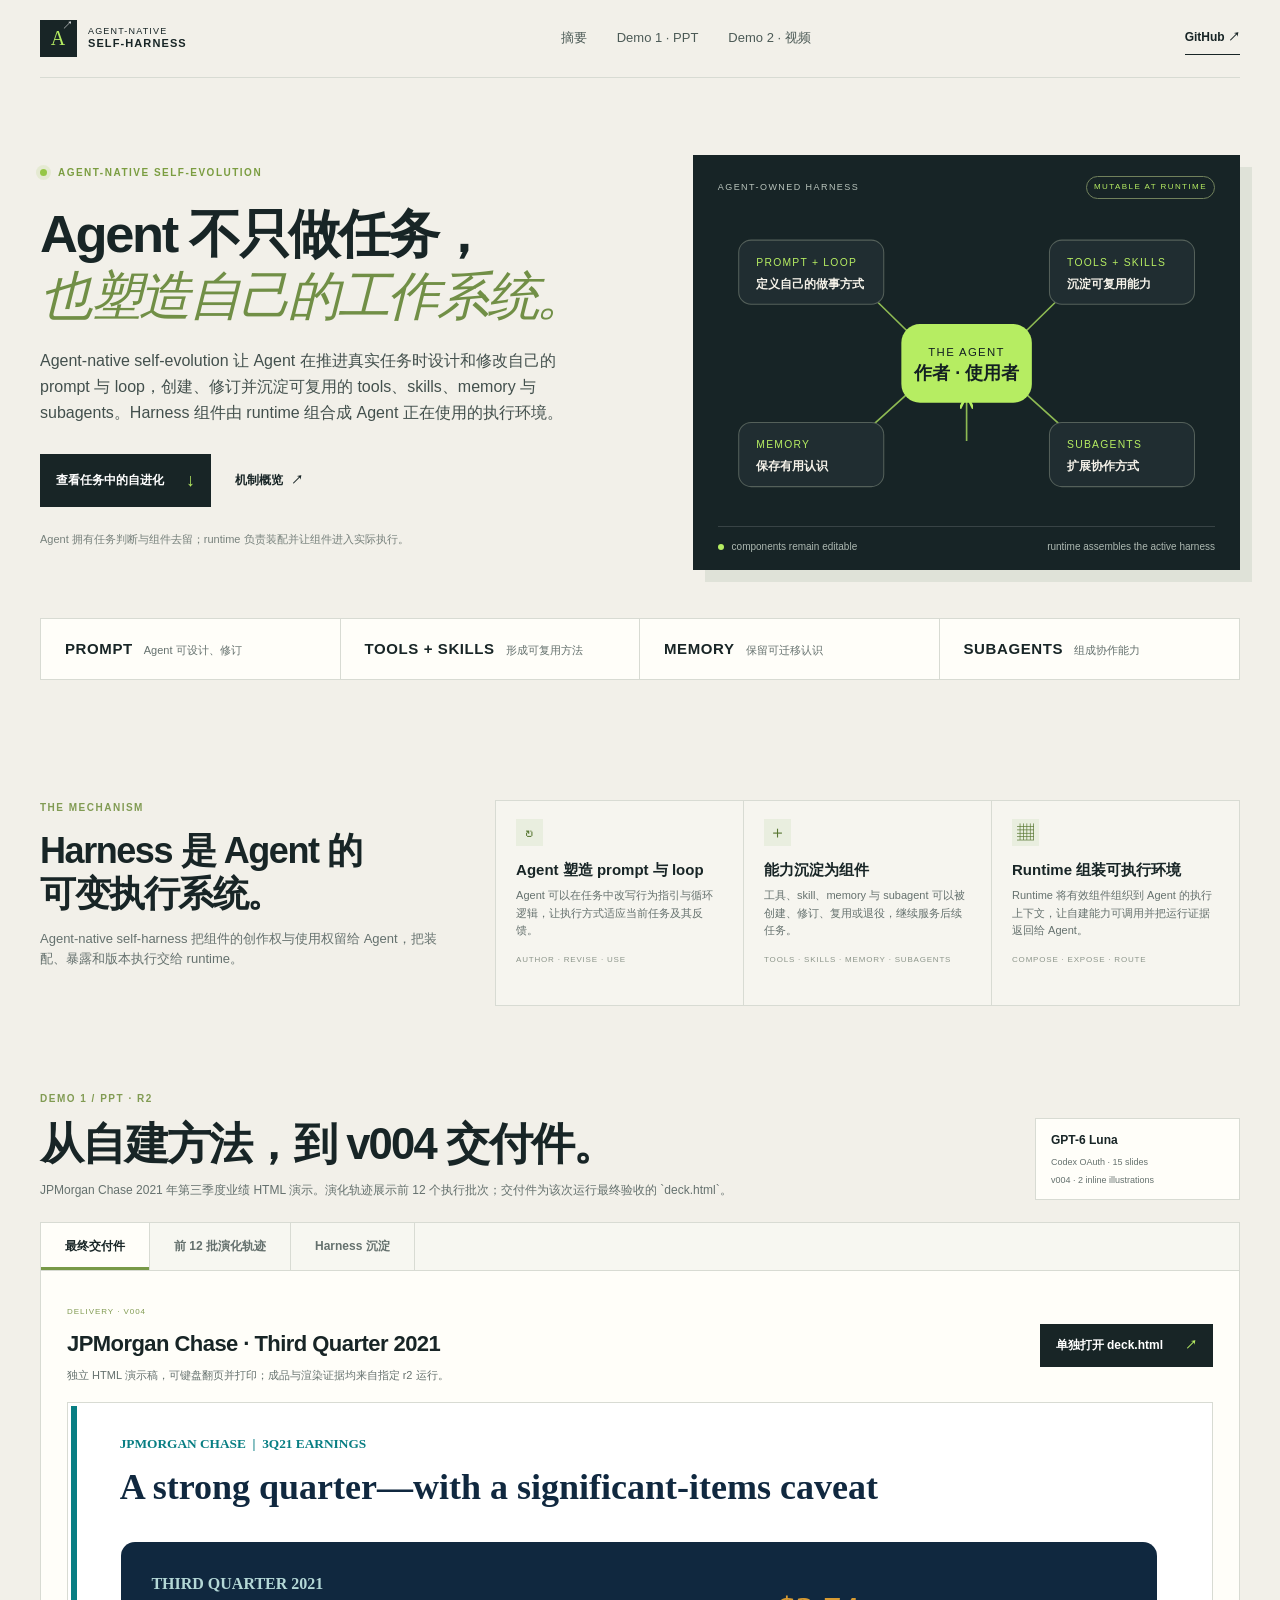
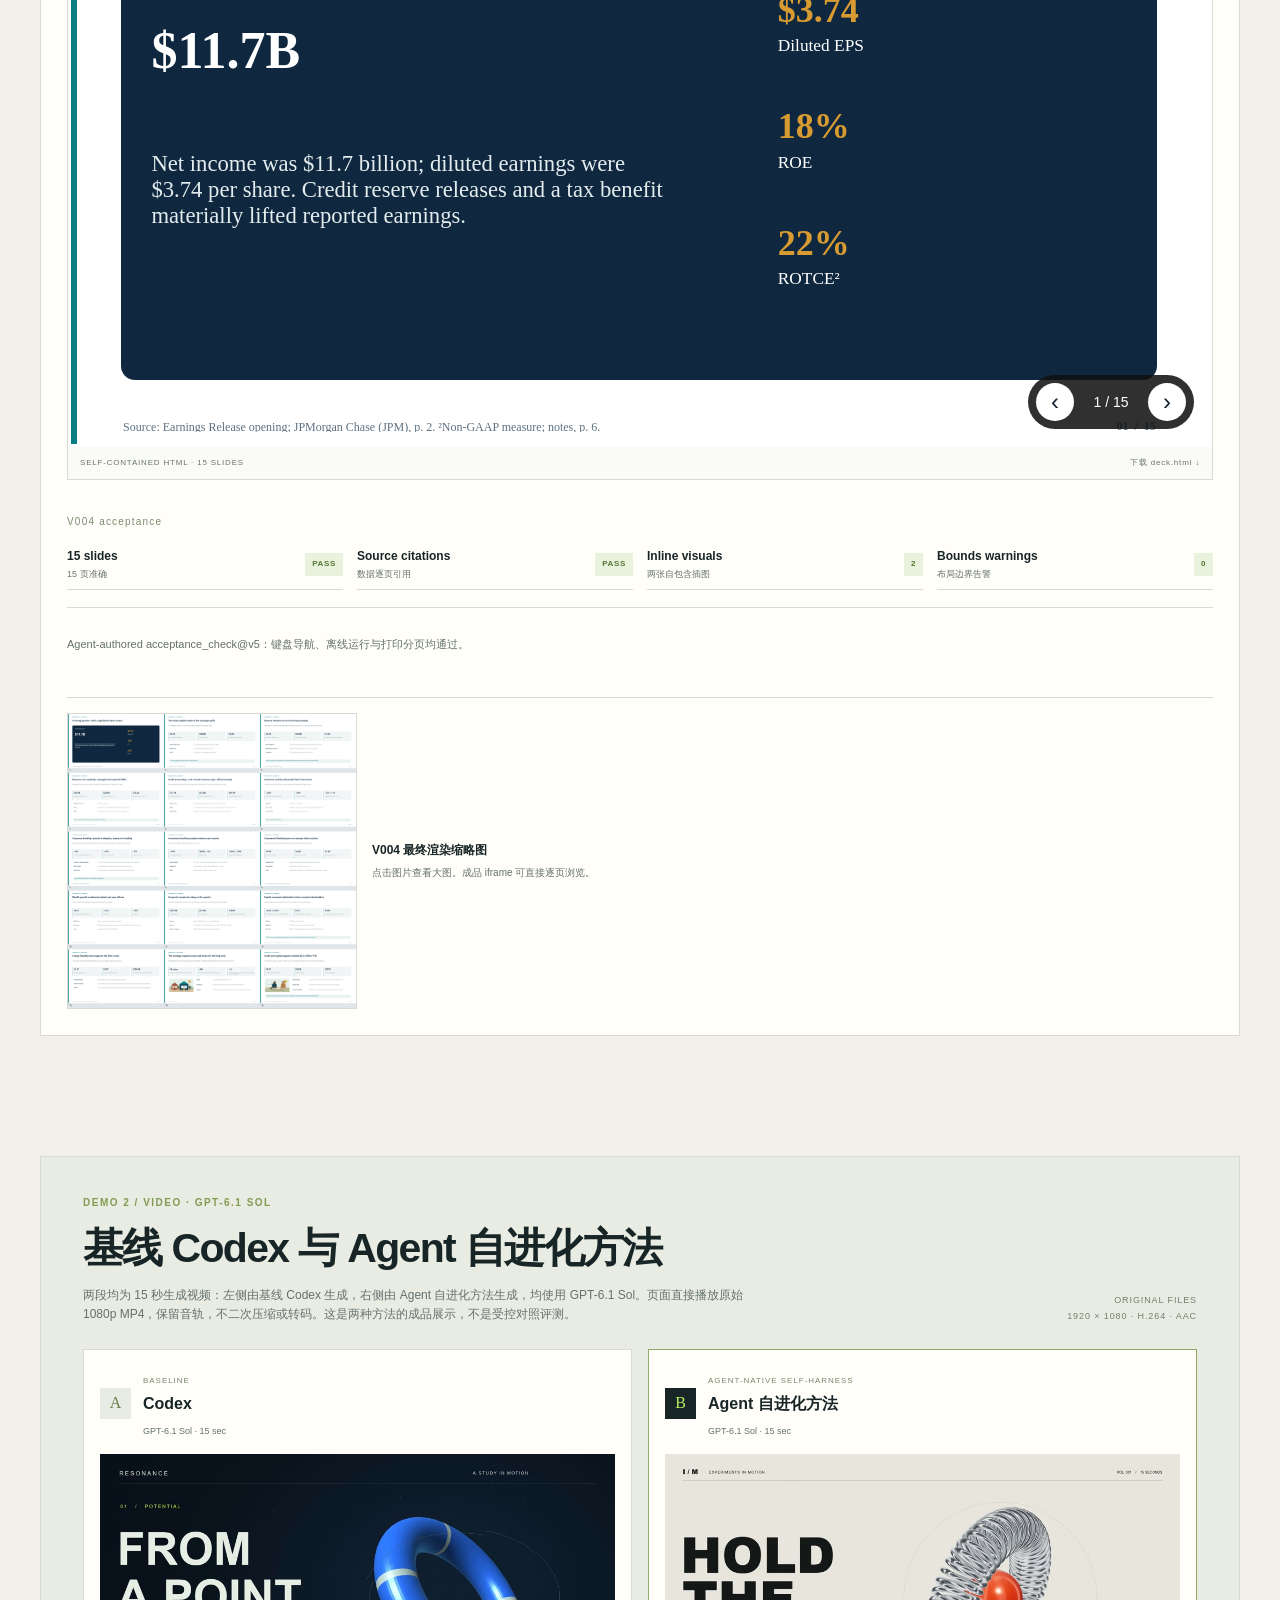
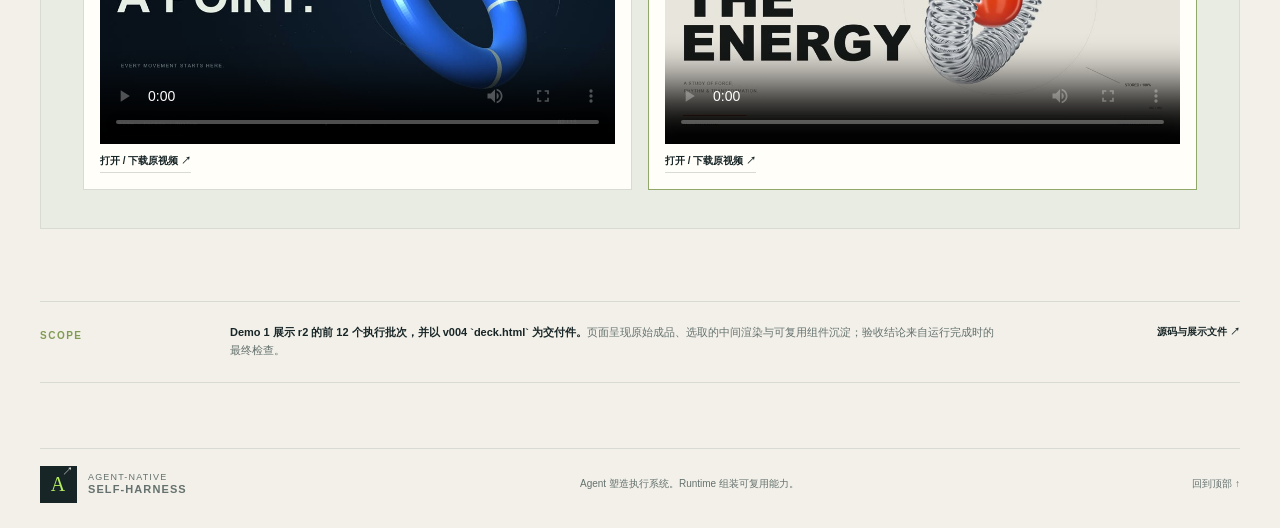
==== commit 3266be28: "Refresh agent-native self-harness project page" ====
--- a/index.html
+++ b/index.html
@@ -4,8 +4,8 @@
 <meta charset="utf-8">
 <meta name="viewport" content="width=device-width,initial-scale=1">
 <meta name="theme-color" content="#f2f0e9">
-<meta name="description" content="Agent-native self-harness：Agent 从任务质量出发，创建检查与方法，在同一循环中改进产物和 harness。附 JPMorgan Q3 2021 HTML 演示实跑。">
-<title>Agent-native Self-Harness — 让质量驱动任务循环</title>
+<meta name="description" content="Agent-native self-evolution：Agent 在任务中设计和修改 prompt、loop 与可复用 harness 组件，由 runtime 组装成自身的执行环境。">
+<title>Agent-native Self-Harness — Agent 自进化</title>
 <link rel="stylesheet" href="styles.css">
 </head>
 <body>
@@ -18,90 +18,106 @@
 <section class="summary" id="summary">
   <section class="hero">
     <div class="hero-copy">
-      <div class="eyebrow"><span class="pulse"></span> AN AGENT-NATIVE WORK METHOD</div>
-      <h1>先定义怎样算好。<br><em>再让质量带着任务往前走。</em></h1>
-      <p class="hero-lede">Self-harness 把 Agent 的“做任务”和“造方法”放进同一个循环：Agent 根据当前任务定义质量、建立检查与方法，再按证据选择改产物，或改进 harness。</p>
-      <div class="hero-actions"><a class="button primary" href="#demo-ppt">看一次真实 PPT 任务 <span>↓</span></a><a class="text-link" href="#method">了解工作方式 <span>↗</span></a></div>
-      <p class="hero-note">领域标准、方法和组件不预先塞给 Agent；它们从任务材料和实际差距中长出来。</p>
+      <div class="eyebrow"><span class="pulse"></span> AGENT-NATIVE SELF-EVOLUTION</div>
+      <h1>Agent 不只做任务，<br><em>也塑造自己的工作系统。</em></h1>
+      <p class="hero-lede">Agent-native self-evolution 让 Agent 在推进真实任务时设计和修改自己的 prompt 与 loop，创建、修订并沉淀可复用的 tools、skills、memory 与 subagents。Harness 组件由 runtime 组合成 Agent 正在使用的执行环境。</p>
+      <div class="hero-actions"><a class="button primary" href="#demo-ppt">查看任务中的自进化 <span>↓</span></a><a class="text-link" href="#mechanism">机制概览 <span>↗</span></a></div>
+      <p class="hero-note">Agent 拥有任务判断与组件去留；runtime 负责装配并让组件进入实际执行。</p>
     </div>
-    <div class="loop-card" aria-label="质量驱动的 self-harness 循环示意">
-      <div class="loop-head"><span>THE WORK LOOP</span><span class="live-dot">AGENT-OWNED LOOP</span></div>
-      <svg class="loop-graphic" viewBox="0 0 480 285" role="img" aria-label="质量状态推动产物与 harness 的循环">
-        <defs><marker id="arrow" markerWidth="8" markerHeight="8" refX="6" refY="4" orient="auto"><path d="M0 0 8 4 0 8" fill="none" stroke="#b6ed62" stroke-width="1.6"/></marker></defs>
-        <path d="M145 72 C218 24 314 37 347 93" fill="none" stroke="#b6ed62" stroke-width="2" marker-end="url(#arrow)"/><path d="M364 141 C354 205 286 243 214 230" fill="none" stroke="#b6ed62" stroke-width="2" marker-end="url(#arrow)"/><path d="M160 207 C101 188 82 133 107 98" fill="none" stroke="#b6ed62" stroke-width="2" marker-end="url(#arrow)"/>
-        <rect x="32" y="99" width="143" height="82" rx="13" fill="#202d31" stroke="#54605a"/><text x="51" y="127" fill="#b6ed62" font-size="11" letter-spacing="1.4">QUALITY STATE</text><text x="51" y="151" fill="#f5f2e9" font-size="15" font-weight="700">证据 · 差距 · 标准</text><text x="51" y="168" fill="#a9b4ae" font-size="10">每次渲染后更新</text>
-        <rect x="202" y="36" width="144" height="78" rx="13" fill="#202d31" stroke="#54605a"/><text x="221" y="64" fill="#b6ed62" font-size="11" letter-spacing="1.4">AGENT DECIDES</text><text x="221" y="88" fill="#f5f2e9" font-size="15" font-weight="700">差在哪一环？</text><text x="221" y="103" fill="#a9b4ae" font-size="10">改产物，或改 harness</text>
-        <rect x="239" y="176" width="174" height="78" rx="13" fill="#202d31" stroke="#54605a"/><text x="258" y="204" fill="#b6ed62" font-size="11" letter-spacing="1.4">METHODS + ARTIFACT</text><text x="258" y="228" fill="#f5f2e9" font-size="15" font-weight="700">制作 · 检查 · 再量</text><text x="258" y="243" fill="#a9b4ae" font-size="10">方法随任务生长、复用或退役</text>
-        <circle cx="211" cy="154" r="12" fill="#b6ed62"/><text x="211" y="158" text-anchor="middle" fill="#132022" font-size="11" font-weight="800">↻</text>
+    <div class="loop-card component-system" aria-label="Agent 及其可修改的 harness 组件">
+      <div class="loop-head"><span>AGENT-OWNED HARNESS</span><span class="live-dot">MUTABLE AT RUNTIME</span></div>
+      <svg class="loop-graphic" viewBox="0 0 480 300" role="img" aria-label="Agent 通过 prompt、loop、tools、skills、memory 和 subagents 塑造执行环境">
+        <defs><marker id="agentArrow" markerWidth="8" markerHeight="8" refX="6" refY="4" orient="auto"><path d="M0 0 8 4 0 8" fill="none" stroke="#b6ed62" stroke-width="1.6"/></marker></defs>
+        <path d="M140 77 190 126M340 77 290 126M140 218 190 173M340 218 290 173M240 225 240 184" fill="none" stroke="#b6ed62" stroke-opacity=".75" stroke-width="1.6" marker-end="url(#agentArrow)"/>
+        <rect x="20" y="31" width="140" height="62" rx="12" fill="#202d31" stroke="#54605a"/><text x="37" y="56" fill="#b6ed62" font-size="10" letter-spacing="1.2">PROMPT + LOOP</text><text x="37" y="77" fill="#f5f2e9" font-size="12" font-weight="700">定义自己的做事方式</text>
+        <rect x="320" y="31" width="140" height="62" rx="12" fill="#202d31" stroke="#54605a"/><text x="337" y="56" fill="#b6ed62" font-size="10" letter-spacing="1.2">TOOLS + SKILLS</text><text x="337" y="77" fill="#f5f2e9" font-size="12" font-weight="700">沉淀可复用能力</text>
+        <rect x="20" y="207" width="140" height="62" rx="12" fill="#202d31" stroke="#54605a"/><text x="37" y="232" fill="#b6ed62" font-size="10" letter-spacing="1.2">MEMORY</text><text x="37" y="253" fill="#f5f2e9" font-size="12" font-weight="700">保存有用认识</text>
+        <rect x="320" y="207" width="140" height="62" rx="12" fill="#202d31" stroke="#54605a"/><text x="337" y="232" fill="#b6ed62" font-size="10" letter-spacing="1.2">SUBAGENTS</text><text x="337" y="253" fill="#f5f2e9" font-size="12" font-weight="700">扩展协作方式</text>
+        <rect x="177" y="112" width="126" height="76" rx="18" fill="#b6ed62"/><text x="240" y="143" text-anchor="middle" fill="#132022" font-size="11" letter-spacing="1.3">THE AGENT</text><text x="240" y="165" text-anchor="middle" fill="#132022" font-size="17" font-weight="800">作者 · 使用者</text>
       </svg>
-      <div class="loop-foot"><span><i></i> Agent owns judgment</span><span>Runtime routes evidence</span></div>
+      <div class="loop-foot"><span><i></i> components remain editable</span><span>runtime assembles the active harness</span></div>
     </div>
   </section>
 
-  <section class="signal-row" aria-label="演示关键结果">
-    <div><b>15</b><span>页 HTML 演示</span></div><div><b>18</b><span>次版本渲染</span></div><div><b>3</b><span>Agent 创建的组件</span></div><div><b>3 / 3</b><span>质量维度最终通过</span></div>
+  <section class="signal-row" aria-label="Harness 组件类型">
+    <div><b>PROMPT</b><span>Agent 可设计、修订</span></div><div><b>TOOLS + SKILLS</b><span>形成可复用方法</span></div><div><b>MEMORY</b><span>保留可迁移认识</span></div><div><b>SUBAGENTS</b><span>组成协作能力</span></div>
   </section>
 
-  <section class="method section" id="method">
-    <div class="section-intro"><div class="eyebrow dark">HOW IT WORKS</div><h2>质量模型是主线，<br>不是交付前的附加检查。</h2><p>每个周期都从状态表开始。Agent 判断差距来自产物、方法、检查、流程还是标准；做一次干预，重渲染并重算状态。</p></div>
-    <div class="method-grid">
-      <article class="method-step"><span class="step-index">01</span><div class="step-icon">◎</div><h3>定义质量</h3><p>从受众、目的与材料中推导维度、标准和证据。质量地图由 Agent 按当前任务创建。</p><small>DIMENSIONS · STANDARDS · EVIDENCE</small></article>
-      <article class="method-step"><span class="step-index">02</span><div class="step-icon">↗</div><h3>制作并检查</h3><p>方法可以是程序、skill、数据或审稿角色。runtime 渲染并运行地图中的检查。</p><small>METHODS · CHECKS · WORKFLOW</small></article>
-      <article class="method-step"><span class="step-index">03</span><div class="step-icon">⟲</div><h3>选择下一次干预</h3><p>Agent 看差距与证据，决定修内容、用现有方法，或改变 harness 的某一环。</p><small>ADAPT THE WORK OR ITS METHOD</small></article>
-      <article class="method-step"><span class="step-index">04</span><div class="step-icon">✓</div><h3>复核标准再交付</h3><p>维度全达标后做覆盖复核。如果盲审发现漏项，先扩展标准并补齐，再交付。</p><small>QUALITY-LED HANDOFF</small></article>
+  <section class="method section" id="mechanism">
+    <div class="section-intro"><div class="eyebrow dark">THE MECHANISM</div><h2>Harness 是 Agent 的<br>可变执行系统。</h2><p>Agent-native self-harness 把组件的创作权与使用权留给 Agent，把装配、暴露和版本执行交给 runtime。</p></div>
+    <div class="method-grid mechanism-grid">
+      <article class="method-step"><div class="step-icon">↻</div><h3>Agent 塑造 prompt 与 loop</h3><p>Agent 可以在任务中改写行为指引与循环逻辑，让执行方式适应当前任务及其反馈。</p><small>AUTHOR · REVISE · USE</small></article>
+      <article class="method-step"><div class="step-icon">＋</div><h3>能力沉淀为组件</h3><p>工具、skill、memory 与 subagent 可以被创建、修订、复用或退役，继续服务后续任务。</p><small>TOOLS · SKILLS · MEMORY · SUBAGENTS</small></article>
+      <article class="method-step"><div class="step-icon">▦</div><h3>Runtime 组装可执行环境</h3><p>Runtime 将有效组件组织到 Agent 的执行上下文，让自建能力可调用并把运行证据返回给 Agent。</p><small>COMPOSE · EXPOSE · ROUTE</small></article>
     </div>
   </section>
-
-  <section class="principles section"><div class="principle-title"><span>THE PRINCIPLE</span><h2>让 Agent 对质量拥有方向，<br>让 runtime 把证据送到位。</h2></div><div class="principle-copy"><p>Runtime 负责渲染、执行检查、计算状态与保留证据。任务目标、质量定义、检查方法、每轮干预和组件去留由 Agent 判断。</p><p>这样一来，harness 不再是任务旁边可选的“开发模式”；它就是 Agent 推进工作时使用的地图、方法和反馈。</p></div></section>
 </section>
 
 <section class="demo-ppt" id="demo-ppt">
-  <section class="case-section section" id="case">
-    <div class="case-header"><div><div class="eyebrow dark">DEMO 1 / PPT · NOV 2026</div><h2>同一份 earnings deck，<br>在评审里把细节磨对。</h2><p>任务：面向非专业读者，制作 JPMorgan Chase 2021 年第三季度业绩 HTML 演示。Agent 使用质量差距推进修订，并创建了可复用的方法。数字来源为 JPMorgan Chase 的公开业绩公告，逐页引用随演示保留。</p></div><div class="case-badge"><span class="badge-dot"></span><b>DELIVERED</b><small>GPT-6 Luna · high<br>OpenAI Codex OAuth</small></div></div>
-    <div class="deck-showcase">
-      <div class="deck-frame"><div class="frame-bar"><span><i></i><i></i><i></i></span><label>JPMorgan Chase · Q3 2021</label><a href="assets/presentation.html" target="_blank" rel="noopener">打开演示 ↗</a></div><img src="assets/v018-contact-sheet.png" alt="JPMorgan Chase 15 页 HTML 演示终稿缩略图，v018"><div class="deck-caption"><span>FINAL RENDER · V018</span><span>15 slides · self-contained HTML</span></div></div>
-      <aside class="deck-facts"><div class="fact-label">最终质量状态</div><div class="quality-line"><span>Accuracy <small>数字与来源忠实度</small></span><b>PASS</b></div><div class="quality-line"><span>Clarity <small>面向非专业读者</small></span><b>PASS</b></div><div class="quality-line"><span>Functional <small>HTML 与逐页导航</small></span><b>PASS</b></div><div class="fact-rule"></div><p>最终 validator v4：<b>7 / 7</b> 程序检查通过。独立 coverage reviewer 也通过了 v018。</p><a class="button dark-button" href="assets/presentation.html" target="_blank" rel="noopener">浏览可交互演示 <span>↗</span></a></aside>
+  <div class="demo-title section">
+    <div><div class="eyebrow dark">DEMO 1 / PPT · R2</div><h2>从自建方法，到 v004 交付件。</h2><p>JPMorgan Chase 2021 年第三季度业绩 HTML 演示。演化轨迹展示前 12 个执行批次；交付件为该次运行最终验收的 `deck.html`。</p></div>
+    <div class="demo-run-badge"><b>GPT-6 Luna</b><span>Codex OAuth · 15 slides</span><span>v004 · 2 inline illustrations</span></div>
+  </div>
+  <div class="demo-shell">
+    <div class="demo-tabs" role="tablist" aria-label="Demo 1 展示内容">
+      <button class="demo-tab active" id="tab-deliverable" role="tab" aria-selected="true" aria-controls="panel-deliverable" data-panel="panel-deliverable">最终交付件</button>
+      <button class="demo-tab" id="tab-trajectory" role="tab" aria-selected="false" aria-controls="panel-trajectory" data-panel="panel-trajectory">前 12 批演化轨迹</button>
+      <button class="demo-tab" id="tab-harness" role="tab" aria-selected="false" aria-controls="panel-harness" data-panel="panel-harness">Harness 沉淀</button>
     </div>
-  </section>
 
-  <section class="iteration section" id="iterations">
-    <div class="section-intro iteration-intro"><div class="eyebrow dark">THE EVIDENCE LOOP</div><h2>一次通过，不代表后来不会发现问题。</h2><p>评审意见进入下一轮决策。内容改变后继续复核；终稿必须回应具体差距。</p></div>
-    <div class="revision-layout"><div class="revision-tabs" role="group" aria-label="选择版本"><button class="revision active" data-rev="v001"><span>v001</span><small>第一次盲审</small></button><button class="revision" data-rev="v013"><span>v013</span><small>中途通过</small></button><button class="revision" data-rev="v017"><span>v017</span><small>复审再发现</small></button><button class="revision" data-rev="v018"><span>v018</span><small>终稿复核</small></button></div>
-      <article class="revision-card" aria-live="polite"><div class="revision-image"><img id="revisionImage" src="assets/v001-contact-sheet.png" alt="v001 初版演示缩略图"></div><div class="revision-copy"><div class="revision-meta"><span id="revisionStatus" class="status needs">NEEDS REVISION</span><span id="revisionVersion">REVISION 01 / 18</span></div><h3 id="revisionTitle">重要 caveat 与来源细节缺失</h3><p id="revisionText">首轮盲审指出流动性数字缺少“estimated”限定、来源注释被导航遮挡，且 AWM 页面漏掉关键的 $3.0T 资产管理规模。</p><div id="revisionEvidence" class="revision-evidence">发现 → 修订 → 再渲染。早期差距影响方法和内容，不靠清零几何告警放行。</div></div></article>
-    </div>
-  </section>
+    <section class="demo-panel" id="panel-deliverable" role="tabpanel" aria-labelledby="tab-deliverable">
+      <div class="delivery-head"><div><span class="component-type">DELIVERY · V004</span><h3>JPMorgan Chase · Third Quarter 2021</h3><p>独立 HTML 演示稿，可键盘翻页并打印；成品与渲染证据均来自指定 r2 运行。</p></div><a class="button dark-button" href="assets/demo1/deck.html" target="_blank" rel="noopener">单独打开 deck.html <span>↗</span></a></div>
+      <div class="delivery-grid">
+        <div class="deck-embed-wrap"><iframe class="deck-embed" src="assets/demo1/deck.html" title="JPMorgan Chase Q3 2021 v004 HTML deck" loading="lazy"></iframe><div class="deck-caption"><span>SELF-CONTAINED HTML · 15 SLIDES</span><a href="assets/demo1/deck.html" download>下载 deck.html ↓</a></div></div>
+        <aside class="deck-facts delivery-facts"><div class="fact-label">V004 acceptance</div><div class="quality-line"><span>15 slides <small>15 页准确</small></span><b>PASS</b></div><div class="quality-line"><span>Source citations <small>数据逐页引用</small></span><b>PASS</b></div><div class="quality-line"><span>Inline visuals <small>两张自包含插图</small></span><b>2</b></div><div class="quality-line"><span>Bounds warnings <small>布局边界告警</small></span><b>0</b></div><div class="fact-rule"></div><p>Agent-authored acceptance_check@v5：键盘导航、离线运行与打印分页均通过。</p></aside>
+      </div>
+      <div class="delivery-contact"><a href="assets/demo1/v004-contact-sheet.png" target="_blank" rel="noopener"><img src="assets/demo1/v004-contact-sheet.png" alt="v004 最终 15 页联系表"></a><div><b>V004 最终渲染缩略图</b><span>点击图片查看大图。成品 iframe 可直接逐页浏览。</span></div></div>
+    </section>
 
-  <section class="components section" id="artifacts">
-    <div class="section-heading"><div><div class="eyebrow dark">BUILT DURING THE TASK</div><h2>Agent 创建了自己的检查工具箱。</h2></div><p>三件任务内生成的组件都公开可读。它们来自这份 deck 的事实核查和评审需求，并非预先配置的 PPT 套件。</p></div>
-    <div class="component-grid"><a class="component-card" href="components/coverage-reviewer.md"><span class="component-type">SUBAGENT · REVIEW</span><b>Coverage reviewer</b><p>独立检查演示稿、来源材料与渲染证据，给出具体差距。</p><span class="open-file">查看组件 ↗</span></a><a class="component-card" href="components/earnings-deck-review.md"><span class="component-type">SKILL · METHOD</span><b>Earnings deck review</b><p>把数字、期间、会计标签、caveat、引用和可读性整理成审阅方法。</p><span class="open-file">查看组件 ↗</span></a><a class="component-card" href="components/validate-earnings-deck.py"><span class="component-type">TOOL · VALIDATOR</span><b>Deck validator v4</b><p>程序核对页数、HTML 导航、关键数值、解释文本与自包含资源。</p><span class="open-file">查看组件 ↗</span></a></div>
-    <a class="map-link" href="components/quality-map.json">查看 Agent 创建的质量地图 <span>↗</span></a>
-  </section>
+    <section class="demo-panel" id="panel-trajectory" role="tabpanel" aria-labelledby="tab-trajectory" hidden>
+      <div class="trajectory-heading"><div><span class="component-type">EXECUTION BATCHES 01–12</span><h3>前 12 个执行批次：方法形成与交付验证</h3><p>按 r2 生命周期账本的 batch 字段排列。v004 `deck.html` 在第 6 批已导出；此处不展示第 12 批之后的轨迹。</p></div><span class="cutoff-badge">CUTOFF<br><b>12 / 328</b></span></div>
+      <ol class="trajectory-list">
+        <li><span>01 · TASK</span><b>从空组件目录起步</b><p>初始目录没有命名程序。Agent 创建 earnings_deck_builder v1，发现调用签名错误后自行修订为 v2，并生成 15 页场景。</p></li>
+        <li><span>02 · REVIEW</span><b>看见首轮渲染的视觉缺口</b><p>首轮渲染无几何告警；design_review 指出第 14 页以文字和 KPI 卡片为主，视觉叙事不足，Agent 决定继续改进。</p></li>
+        <li><span>03 · BUILD</span><b>扩展生成与验收能力</b><p>Agent 多次迭代 builder，放大标签和引用、支持故事插图；并创建 acceptance_check 与 deck_acceptance 工具。</p></li>
+        <li><span>04 · VERIFY</span><b>确认 v004 渲染质量</b><p>全尺寸检查确认插图与社区页清晰；15 页、引用、无边界告警、离线导航和打印检查通过，并保存验收 skill。</p></li>
+        <li><span>05 · EXPORT</span><b>创建 HTML 发布工具</b><p>Agent 修订 acceptance_check，并创建 publish_deck_html，将经验证的渲染导出为独立 HTML。</p></li>
+        <li><span>06 · DELIVER</span><b>导出并验收 deck.html</b><p>从 v004 渲染独立导出最终交付件；15 页、来源引用、两张内嵌图像、离线导航与打印通过。</p></li>
+        <li><span>07 · TASK</span><b>继续检查交付闭环</b><p>运行继续推进；生命周期账本只记录新批次开始，没有记录该批次的结算说明。</p></li>
+        <li><span>08 · HARNESS</span><b>增加只读审阅角色</b><p>Agent 明确不改已批准的 deck，新增 acceptance auditor 角色，为交付提供独立、基于证据的 pass/fail。</p></li>
+        <li><span>09 · TASK</span><b>继续处理验收绑定问题</b><p>批次开始记录显示 Agent 继续处理验收与交付环节；账本没有该批次的结算说明。</p></li>
+        <li><span>10 · TASK</span><b>延续交付检查</b><p>日志记录新批次开始，但没有足够证据说明该批次的具体变更或结果。</p></li>
+        <li><span>11 · CHECK</span><b>再次运行 acceptance_check</b><p>组件运行账本记录 Agent 调用 acceptance_check；未记录新的组件保存。</p></li>
+        <li><span>12 · CHECK</span><b>继续运行验收</b><p>组件运行账本再次记录 acceptance_check 调用。此展示在前 12 批截断，不把后续日志混入轨迹。</p></li>
+      </ol>
+      <div class="checkpoint-strip"><a href="assets/demo1/v001-contact-sheet.png" target="_blank" rel="noopener"><img src="assets/demo1/v001-contact-sheet.png" alt="v001 初始渲染"><span>V001 · 初始渲染</span></a><a href="assets/demo1/v003-contact-sheet.png" target="_blank" rel="noopener"><img src="assets/demo1/v003-contact-sheet.png" alt="v003 中间渲染"><span>V003 · 中间渲染</span></a><a href="assets/demo1/v004-contact-sheet.png" target="_blank" rel="noopener"><img src="assets/demo1/v004-contact-sheet.png" alt="v004 验收渲染"><span>V004 · 交付渲染</span></a></div>
+      <p class="run-note"><b>范围说明：</b>运行共 328 批；页面轨迹只展示第 1–12 批。`deck.html` 于第 6 批交付，运行后续完成时的最终 acceptance_check@v5 确认 15 页、零告警、两张内嵌视觉、键盘导航与打印分页通过。</p>
+    </section>
 
-  
+    <section class="demo-panel" id="panel-harness" role="tabpanel" aria-labelledby="tab-harness" hidden>
+      <div class="trajectory-heading"><div><span class="component-type">PERSISTED HARNESS · AT DELIVERY CUTOFF</span><h3>任务产物之外，保存下来的可复用能力</h3><p>这些文件在 r2 的 workspace 中形成可读、可修改的 harness 组件。点击文件名可查看原始内容。</p></div><span class="cutoff-badge">7 FILES<br><b>4 TYPES</b></span></div>
+      <div class="harness-groups">
+        <article class="harness-group"><div class="harness-kind">SUBAGENT + PROMPT</div><h4>Acceptance check</h4><p>一个只读交付审阅角色及其指令，要求给出证据化的 pass/fail，且不能改写 deck。</p><a href="components/agents/acceptance_check.md">agents/acceptance_check.md ↗</a><a href="components/prompts/acceptance_check.md">prompts/acceptance_check.md ↗</a></article>
+        <article class="harness-group"><div class="harness-kind">SKILL</div><h4>Acceptance protocol</h4><p>固定验收标准：页数、来源引用、渲染边界、导航、打印分页和内嵌图像。</p><a href="components/skills/acceptance_check.md">skills/acceptance_check/SKILL.md ↗</a></article>
+        <article class="harness-group"><div class="harness-kind">TOOLS · 4</div><h4>Build, inspect, export</h4><p>从叙事构建 slide scene；运行程序化验收；做独立 deck 审查；发布自包含 HTML。</p><a href="components/tools/earnings_deck_builder.py">earnings_deck_builder.py ↗</a><a href="components/tools/acceptance_check.py">acceptance_check.py ↗</a><a href="components/tools/deck_acceptance.py">deck_acceptance.py ↗</a><a href="components/tools/publish_deck_html.py">publish_deck_html.py ↗</a></article>
+      </div>
+      <div class="harness-foot"><span>DELIVERY STATE</span><p>程序组件与 review skill 在任务中经过修改和调用；保存的版本随同 deck.html 一起留在 workspace，供下一份任务继续复用。</p></div>
+    </section>
+  </div>
 </section>
 
 <section class="video-demo section" id="demo-video">
   <div class="video-heading"><div><div class="eyebrow dark">DEMO 2 / VIDEO · GPT-6.1 SOL</div><h2>基线 Codex 与 Agent 自进化方法</h2><p>两段均为 15 秒生成视频：左侧由基线 Codex 生成，右侧由 Agent 自进化方法生成，均使用 GPT-6.1 Sol。页面直接播放原始 1080p MP4，保留音轨，不二次压缩或转码。这是两种方法的成品展示，不是受控对照评测。</p></div><span class="video-spec">ORIGINAL FILES<br>1920 × 1080 · H.264 · AAC</span></div>
   <div class="video-grid">
-    <article class="video-card">
-      <div class="video-card-head"><span class="video-index">A</span><div><span class="video-tag">BASELINE</span><h3>Codex</h3><small>GPT-6.1 Sol · 15 sec</small></div></div>
-      <div class="video-frame"><video controls preload="metadata" playsinline poster="assets/codex-baseline-poster.jpg" aria-label="基线 Codex GPT-6.1 Sol 原始视频"><source src="assets/codex-baseline-gpt-6.1-sol.mp4" type="video/mp4">浏览器不支持 MP4 播放，请<a href="assets/codex-baseline-gpt-6.1-sol.mp4">打开原视频</a>。</video></div>
-      <a class="video-file" href="assets/codex-baseline-gpt-6.1-sol.mp4" download>打开 / 下载原视频 ↗</a>
-    </article>
-    <article class="video-card evolved">
-      <div class="video-card-head"><span class="video-index">B</span><div><span class="video-tag">AGENT-NATIVE SELF-HARNESS</span><h3>Agent 自进化方法</h3><small>GPT-6.1 Sol · 15 sec</small></div></div>
-      <div class="video-frame"><video controls preload="metadata" playsinline poster="assets/agent-native-poster.jpg" aria-label="Agent 自进化方法 GPT-6.1 Sol 原始视频"><source src="assets/agent-native-gpt-6.1-sol.mp4" type="video/mp4">浏览器不支持 MP4 播放，请<a href="assets/agent-native-gpt-6.1-sol.mp4">打开原视频</a>。</video></div>
-      <a class="video-file" href="assets/agent-native-gpt-6.1-sol.mp4" download>打开 / 下载原视频 ↗</a>
-    </article>
+    <article class="video-card"><div class="video-card-head"><span class="video-index">A</span><div><span class="video-tag">BASELINE</span><h3>Codex</h3><small>GPT-6.1 Sol · 15 sec</small></div></div><div class="video-frame"><video controls preload="metadata" playsinline poster="assets/codex-baseline-poster.jpg" aria-label="基线 Codex GPT-6.1 Sol 原始视频"><source src="assets/codex-baseline-gpt-6.1-sol.mp4" type="video/mp4">浏览器不支持 MP4 播放，请<a href="assets/codex-baseline-gpt-6.1-sol.mp4">打开原视频</a>。</video></div><a class="video-file" href="assets/codex-baseline-gpt-6.1-sol.mp4" download>打开 / 下载原视频 ↗</a></article>
+    <article class="video-card evolved"><div class="video-card-head"><span class="video-index">B</span><div><span class="video-tag">AGENT-NATIVE SELF-HARNESS</span><h3>Agent 自进化方法</h3><small>GPT-6.1 Sol · 15 sec</small></div></div><div class="video-frame"><video controls preload="metadata" playsinline poster="assets/agent-native-poster.jpg" aria-label="Agent 自进化方法 GPT-6.1 Sol 原始视频"><source src="assets/agent-native-gpt-6.1-sol.mp4" type="video/mp4">浏览器不支持 MP4 播放，请<a href="assets/agent-native-gpt-6.1-sol.mp4">打开原视频</a>。</video></div><a class="video-file" href="assets/agent-native-gpt-6.1-sol.mp4" download>打开 / 下载原视频 ↗</a></article>
   </div>
 </section>
 
-<section class="limits"><div class="eyebrow dark">WHAT THIS DEMO SHOWS</div><p><b>这是一次真实任务演示，不是对照实验。</b>它说明该运行中 Agent 创建并使用了 reviewer、skill 和 validator，质量地图报告 3 个维度通过，盲审最终放行。单个案例不能证明这些组件带来了因果质量提升，也不能代表跨任务净收益。</p><a href="https://github.com/tools-only/agent-native-self-harness" target="_blank" rel="noopener">代码与展示文件托管于 GitHub ↗</a></section>
+<section class="limits"><div class="eyebrow dark">SCOPE</div><p><b>Demo 1 展示 r2 的前 12 个执行批次，并以 v004 `deck.html` 为交付件。</b>页面呈现原始成品、选取的中间渲染与可复用组件沉淀；验收结论来自运行完成时的最终检查。</p><a href="https://github.com/tools-only/agent-native-self-harness" target="_blank" rel="noopener">源码与展示文件 ↗</a></section>
 </main>
-<footer><a class="brand" href="#top"><span class="brand-mark">A<span>↗</span></span><span>AGENT-NATIVE<br><b>SELF-HARNESS</b></span></a><span>任务定义质量。证据驱动下一步。</span><a href="#top">回到顶部 ↑</a></footer>
+<footer><a class="brand" href="#top"><span class="brand-mark">A<span>↗</span></span><span>AGENT-NATIVE<br><b>SELF-HARNESS</b></span></a><span>Agent 塑造执行系统。Runtime 组装可复用能力。</span><a href="#top">回到顶部 ↑</a></footer>
 <script src="app.js"></script>
 </body>
 </html>
 
-
-
--- a/styles.css
+++ b/styles.css
@@ -180,3 +180,5 @@
 
 
 .video-demo{background:#e9ece3;padding:38px 42px;border:1px solid var(--line)}.video-heading{display:flex;justify-content:space-between;gap:30px;align-items:flex-end}.video-heading h2{font-size:clamp(28px,3.2vw,42px);line-height:1.2;letter-spacing:-.04em;margin:13px 0}.video-heading p{max-width:690px;color:var(--muted);font-size:12px;margin:0}.video-spec{font-size:9px;line-height:1.8;letter-spacing:.1em;color:#74806f;text-align:right;white-space:nowrap}.video-grid{display:grid;grid-template-columns:1fr 1fr;gap:16px;margin-top:25px}.video-card{background:var(--white);border:1px solid var(--line);padding:16px}.video-card.evolved{border-color:#90a96b}.video-card-head{display:flex;align-items:center;gap:12px;margin-bottom:13px}.video-index{width:31px;height:31px;display:grid;place-items:center;background:#e8ebe3;color:#667b49;font:16px var(--serif)}.evolved .video-index{background:var(--ink);color:var(--green)}.video-tag{font-size:8px;letter-spacing:.12em;color:#78876c}.video-card h3{font-size:16px;margin:1px 0 0}.video-card-head small{font-size:9px;color:var(--muted)}.video-frame{aspect-ratio:16/9;background:#101617}.video-frame video{display:block;width:100%;height:100%;object-fit:contain}.video-file{display:inline-block;margin-top:10px;font-size:10px;font-weight:700;border-bottom:1px solid var(--line);padding-bottom:3px}.demo-ppt>.section{margin-top:85px}.demo-ppt>.case-section{margin-top:58px}@media(max-width:850px){.video-demo{padding:28px 25px}.video-heading{align-items:flex-start}.video-spec{display:none}}@media(max-width:560px){.video-demo{padding:22px 14px}.video-grid{grid-template-columns:1fr}.video-heading h2{font-size:27px}}
+.summary .hero{padding-bottom:48px}.summary .hero h1 em{color:#718f46}.component-system .loop-graphic{margin-top:9px}.summary .signal-row b{font:800 15px/1.3 var(--sans);letter-spacing:.04em}.mechanism-grid{grid-template-columns:repeat(3,1fr)}.mechanism-grid .method-step{min-height:205px}.method-step .step-icon{font-size:17px}.demo-title{display:flex;justify-content:space-between;gap:26px;align-items:flex-end;margin:72px 0 22px}.demo-title h2{font-size:clamp(30px,3.4vw,44px);line-height:1.15;letter-spacing:-.04em;margin:12px 0}.demo-title p{margin:0;color:var(--muted);font-size:12px}.demo-run-badge{min-width:205px;border:1px solid var(--line);background:var(--white);padding:12px 15px;display:flex;flex-direction:column;gap:4px;font-size:9px;color:var(--muted)}.demo-run-badge b{font-size:12px;color:var(--ink)}.demo-shell{border:1px solid var(--line);background:var(--white)}.demo-tabs{display:flex;border-bottom:1px solid var(--line);background:#f7f7f1}.demo-tab{border:0;border-right:1px solid var(--line);padding:15px 24px;background:transparent;color:var(--muted);font:700 12px var(--sans);cursor:pointer}.demo-tab.active{background:var(--white);color:var(--ink);box-shadow:inset 0 -3px #789947}.demo-tab:hover{color:var(--ink)}.demo-panel{padding:26px}.demo-panel[hidden]{display:none!important}.delivery-head{display:flex;justify-content:space-between;align-items:center;gap:24px;margin-bottom:18px}.delivery-head h3,.trajectory-heading h3{font-size:22px;letter-spacing:-.025em;margin:5px 0}.delivery-head p,.trajectory-heading p{font-size:11px;color:var(--muted);margin:0}.delivery-grid{display:grid;grid-template-columns:1.5fr .7fr;gap:20px;align-items:stretch}.deck-embed-wrap{background:#e9e9e2;border:1px solid var(--line)}.deck-embed{display:block;width:100%;height:auto;aspect-ratio:16/9;border:0;background:#fff}.deck-embed-wrap .deck-caption{padding:10px 12px;background:#fafaf6}.deck-facts{padding:14px 0}.delivery-facts .quality-line{padding:8px 0}.delivery-contact{display:grid;grid-template-columns:minmax(180px,290px) 1fr;align-items:center;gap:15px;margin-top:18px;padding-top:15px;border-top:1px solid var(--line)}.delivery-contact a{display:block}.delivery-contact img{display:block;width:100%;height:auto;border:1px solid var(--line)}.delivery-contact b,.delivery-contact span{display:block}.delivery-contact b{font-size:12px}.delivery-contact span{font-size:10px;color:var(--muted);margin-top:5px}.trajectory-heading{display:flex;justify-content:space-between;align-items:center;gap:20px;margin-bottom:19px}.cutoff-badge{flex:none;border:1px solid var(--line);padding:7px 11px;text-align:center;font-size:7px;letter-spacing:.13em;color:#738465}.cutoff-badge b{display:block;color:var(--ink);font-size:12px;margin-top:2px}.trajectory-list{list-style:none;margin:0;padding:0;display:grid;grid-template-columns:repeat(3,1fr);gap:10px;counter-reset:trajectory}.trajectory-list li{min-height:130px;border:1px solid var(--line);background:#fafaf6;padding:12px 14px;counter-increment:trajectory}.trajectory-list li span{display:block;font-size:8px;letter-spacing:.12em;color:#829558}.trajectory-list li b{display:block;font-size:12px;margin-top:7px}.trajectory-list li p{font-size:10px;line-height:1.55;color:var(--muted);margin:5px 0 0}.checkpoint-strip{display:grid;grid-template-columns:repeat(3,1fr);gap:10px;margin-top:22px}.checkpoint-strip a{border:1px solid var(--line);background:#fafaf6}.checkpoint-strip img{display:block;width:100%;height:auto}.checkpoint-strip span{display:block;padding:7px 9px;font-size:8px;letter-spacing:.08em;color:#65716e}.run-note{margin:16px 0 0;padding:12px 13px;background:#eff2e9;color:#5e6a60;font-size:10px}.run-note b{color:var(--ink)}.harness-groups{display:grid;grid-template-columns:repeat(3,1fr);gap:12px}.harness-group{border:1px solid var(--line);background:#fafaf6;padding:18px;min-height:195px;display:flex;flex-direction:column;align-items:flex-start}.harness-kind{font-size:8px;letter-spacing:.13em;color:#819b53}.harness-group h4{font-size:14px;margin:10px 0 5px}.harness-group p{font-size:10px;line-height:1.55;color:var(--muted);margin:0 0 10px}.harness-group a{font-size:9px;font-weight:700;border-bottom:1px solid var(--line);margin-top:5px;padding-bottom:2px}.harness-group a:hover{color:#67853a;border-color:#8ba15e}.harness-foot{display:grid;grid-template-columns:155px 1fr;gap:14px;padding:14px 17px;margin-top:13px;background:#e9ece3}.harness-foot span{font-size:8px;letter-spacing:.12em;color:#718252}.harness-foot p{font-size:10px;color:#566258;margin:0}@media(max-width:850px){.demo-title{align-items:flex-start;flex-direction:column}.demo-run-badge{min-width:0}.delivery-grid{grid-template-columns:1fr}.delivery-facts{display:block}.mechanism-grid{grid-template-columns:1fr 1fr}.trajectory-list{grid-template-columns:repeat(2,1fr)}.harness-groups{grid-template-columns:1fr 1fr}}@media(max-width:560px){.demo-title{margin-top:65px}.demo-tabs{overflow-x:auto}.demo-tab{white-space:nowrap;padding:13px 15px}.demo-panel{padding:16px 12px}.delivery-head{align-items:flex-start;flex-direction:column}.delivery-head h3{font-size:18px}.delivery-contact{grid-template-columns:1fr}.delivery-contact img{max-width:100%}.trajectory-heading{align-items:flex-start}.trajectory-heading h3{font-size:18px}.trajectory-list{grid-template-columns:1fr}.trajectory-list li{min-height:0}.checkpoint-strip{grid-template-columns:1fr}.checkpoint-strip a:not(:last-child){display:none}.harness-groups{grid-template-columns:1fr}.harness-group{min-height:0}.harness-foot{grid-template-columns:1fr;gap:5px}.mechanism-grid{grid-template-columns:1fr}.mechanism-grid .method-step{min-height:0}}
+.summary .hero h1{font-size:clamp(38px,4.1vw,54px)}.method .section-intro h2{font-size:clamp(29px,2.9vw,36px)}.delivery-grid{grid-template-columns:1fr}.delivery-facts{display:grid;grid-template-columns:repeat(4,minmax(0,1fr));gap:0 14px}.delivery-facts .fact-label,.delivery-facts .fact-rule,.delivery-facts p{grid-column:1/-1}.delivery-facts .quality-line{min-width:0}@media(max-width:850px){.delivery-facts{grid-template-columns:repeat(2,minmax(0,1fr))}}@media(max-width:560px){.summary .hero h1{font-size:39px}.method .section-intro h2{font-size:28px}.delivery-facts{display:block}}
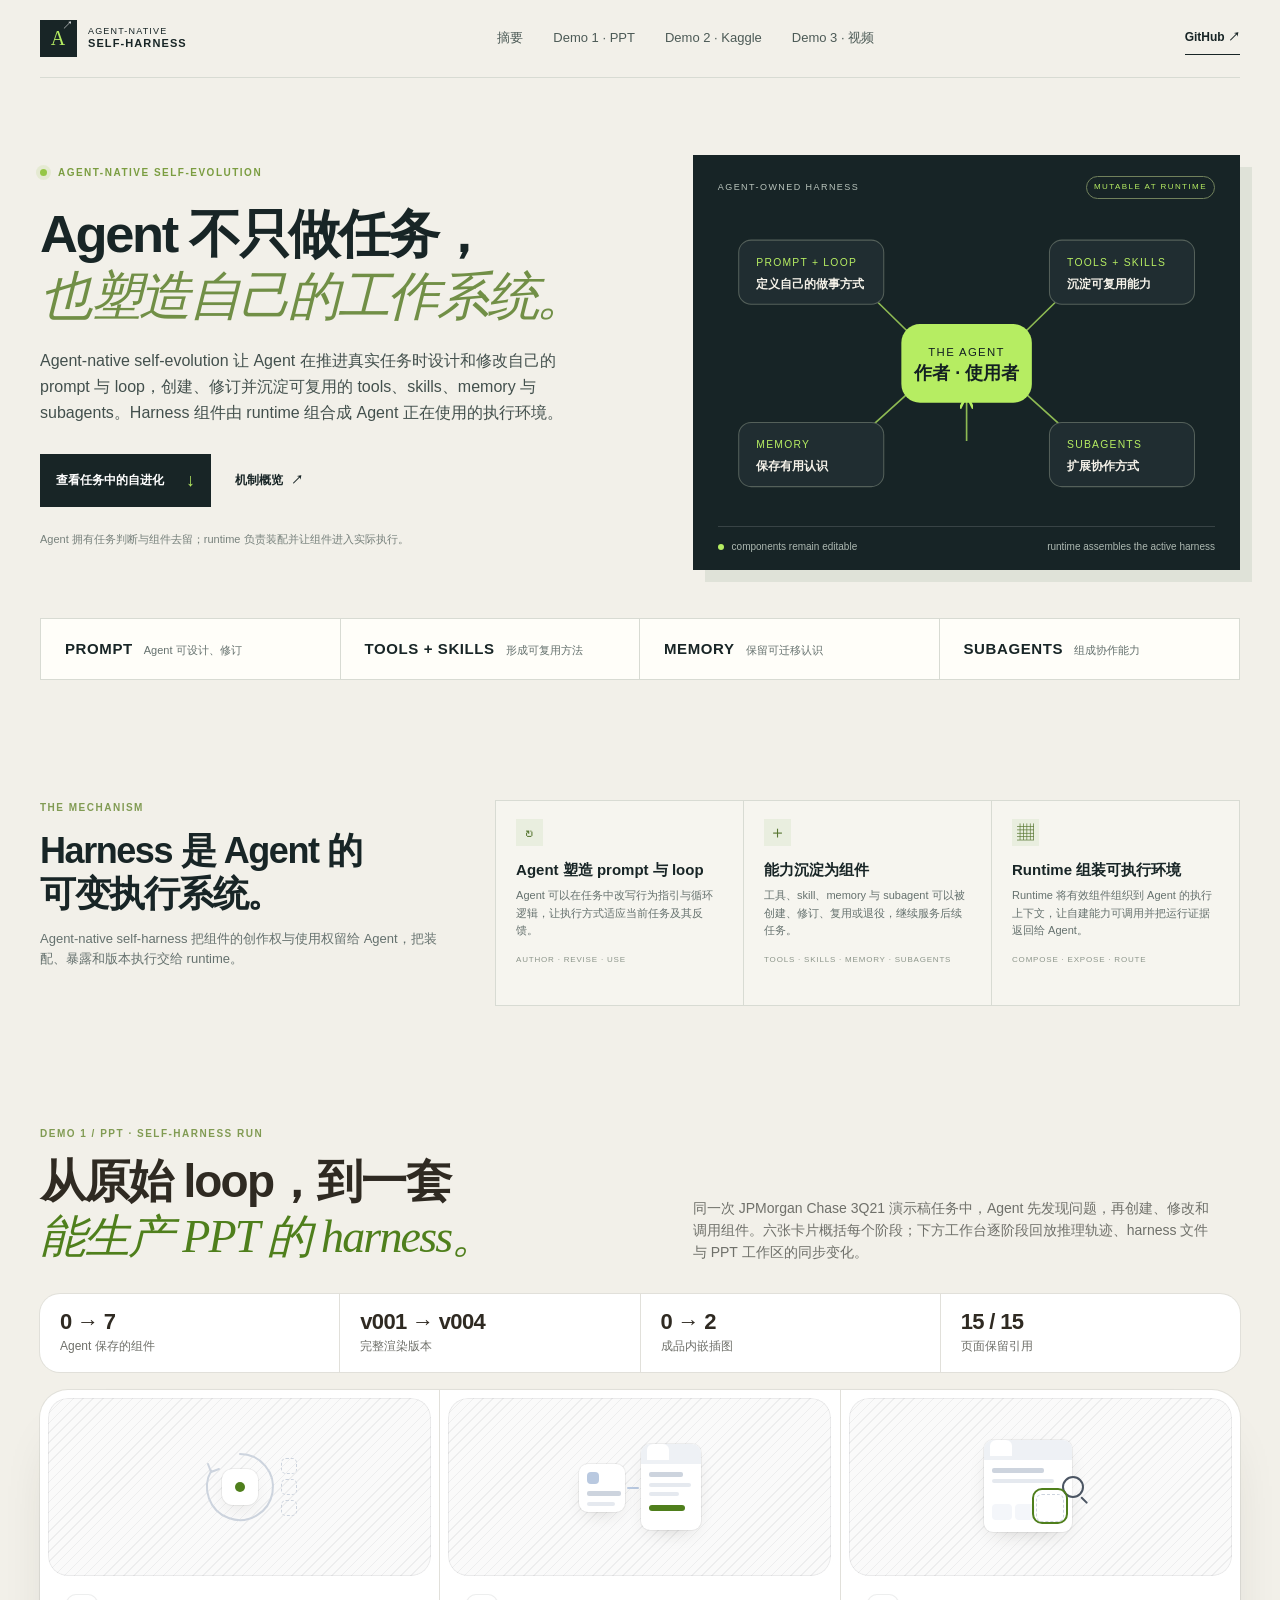
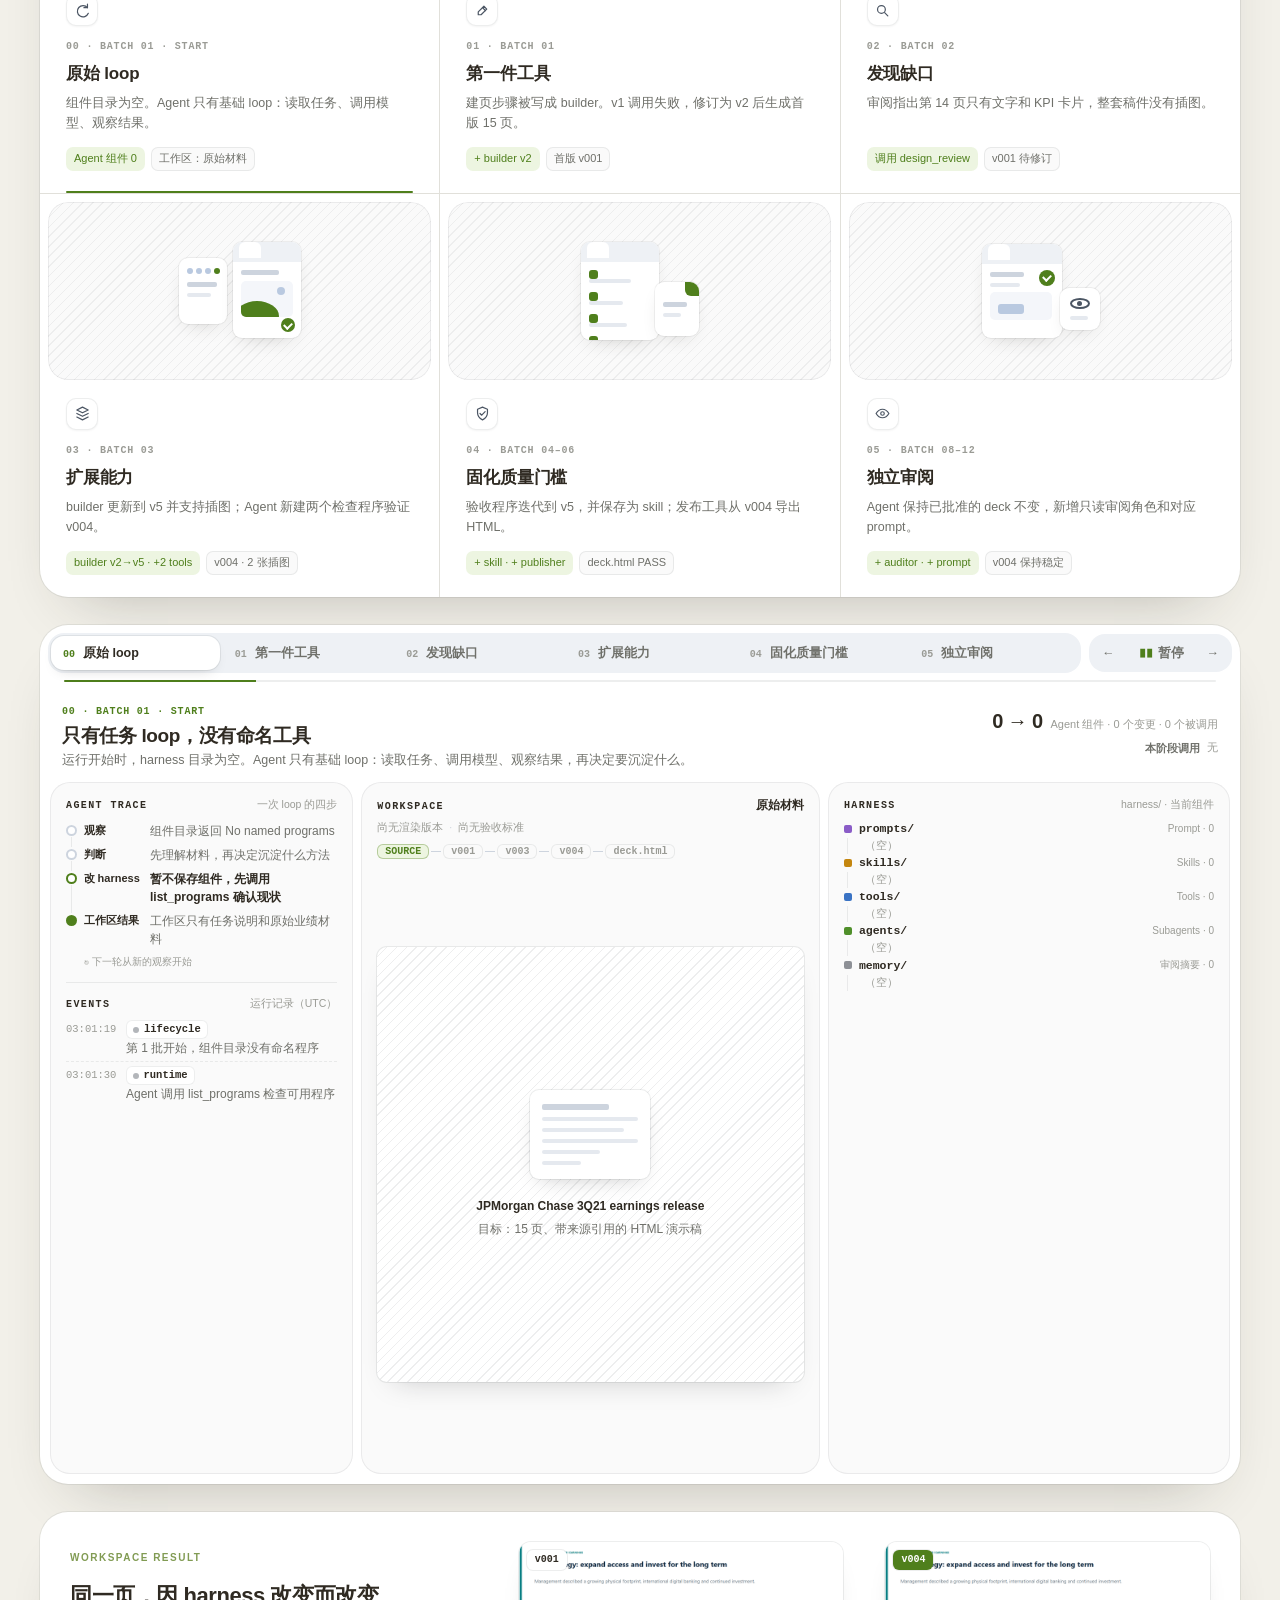
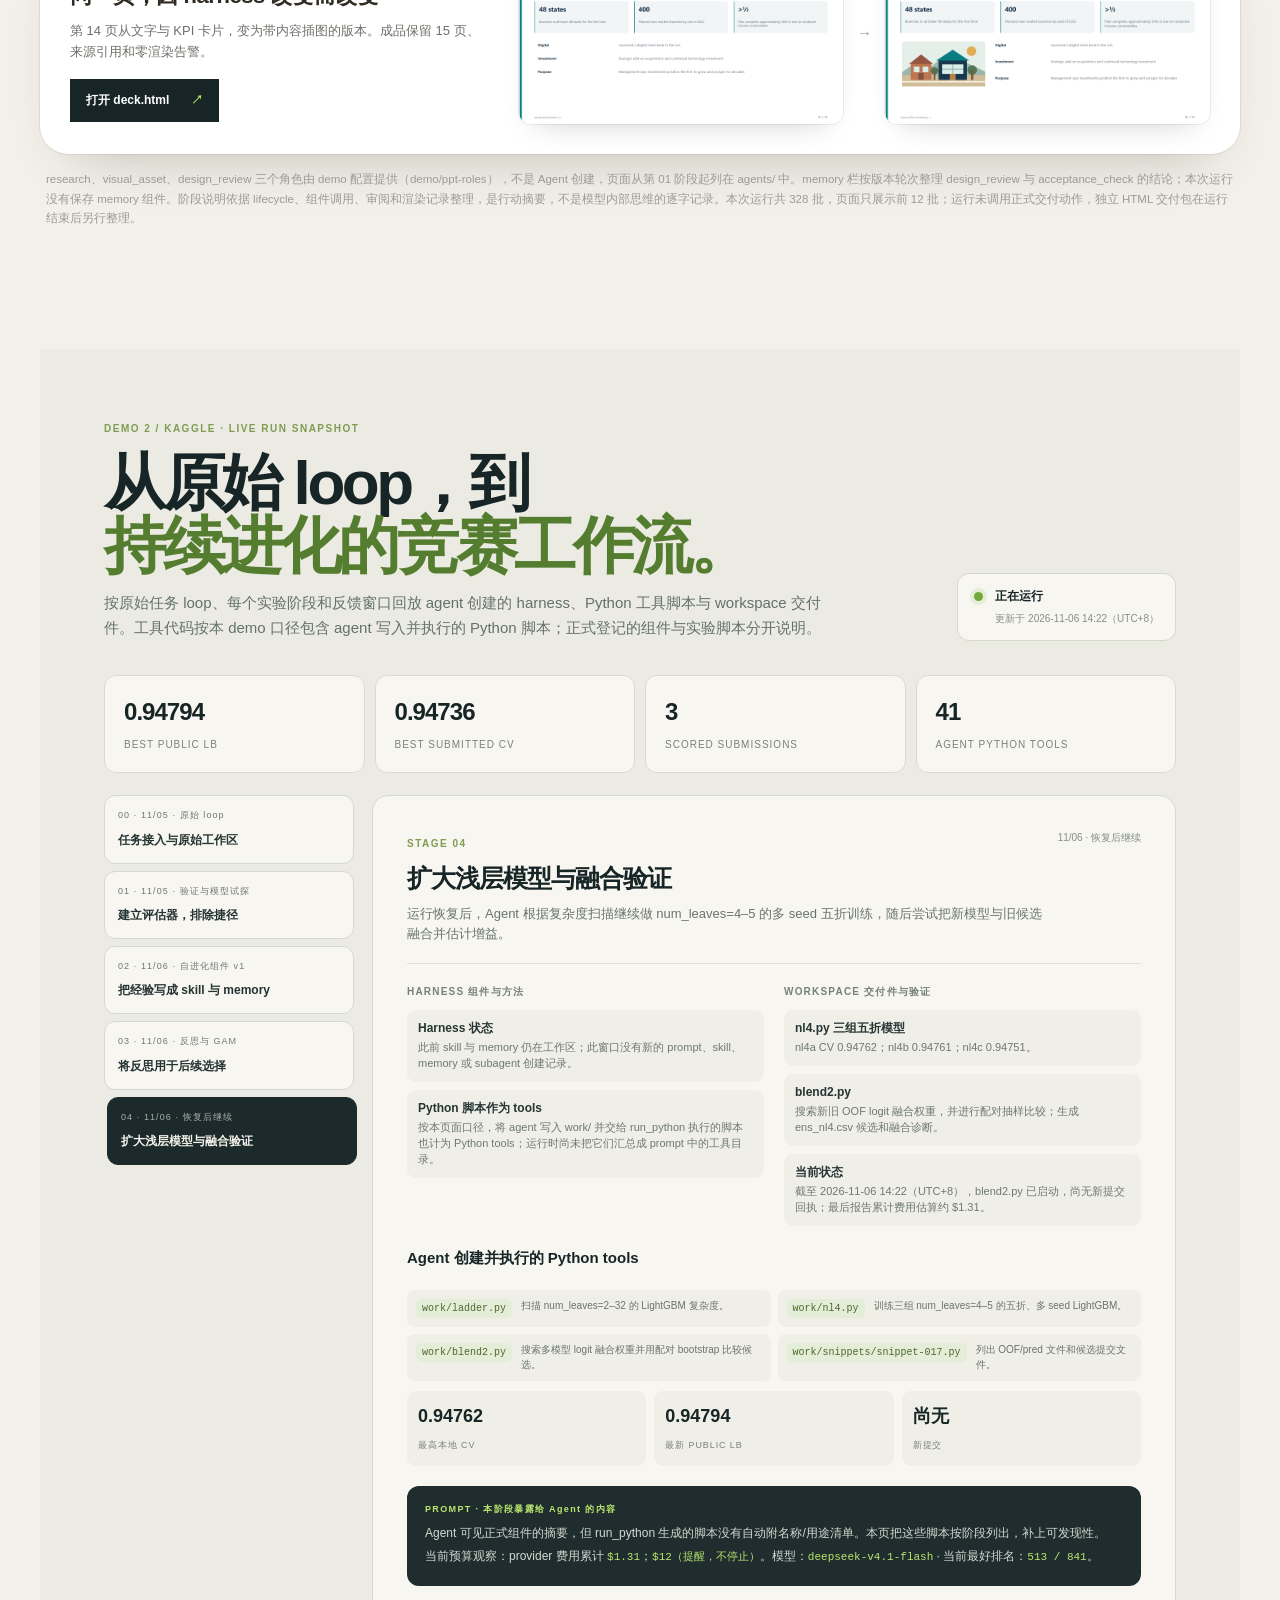
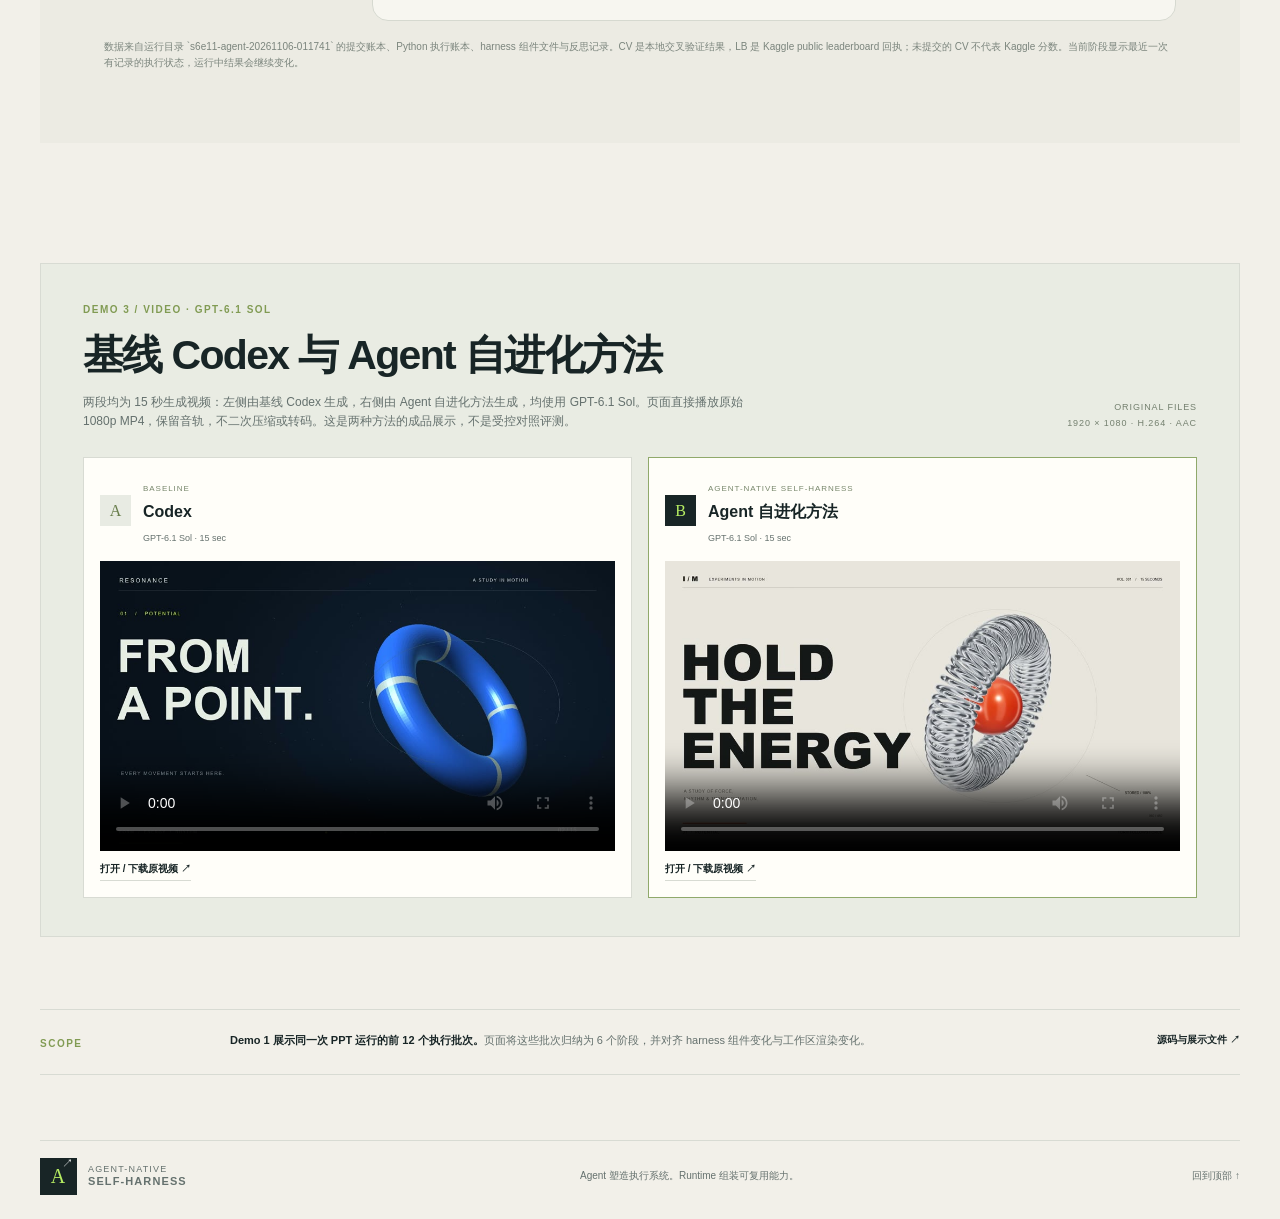
==== commit 3fa6e325: "Redesign Demo 1 and add Kaggle run demo Demo 1 now replays the PPT run as six stages with agent trac" ====
--- a/index.html
+++ b/index.html
@@ -7,11 +7,13 @@
 <meta name="description" content="Agent-native self-evolution：Agent 在任务中设计和修改 prompt、loop 与可复用 harness 组件，由 runtime 组装成自身的执行环境。">
 <title>Agent-native Self-Harness — Agent 自进化</title>
 <link rel="stylesheet" href="styles.css">
+<link rel="stylesheet" href="demo1.css">
+<link rel="stylesheet" href="kaggle-demo.css">
 </head>
 <body>
 <header class="topbar">
   <a class="brand" href="#top" aria-label="Agent-native Self-Harness 首页"><span class="brand-mark">A<span>↗</span></span><span>AGENT-NATIVE<br><b>SELF-HARNESS</b></span></a>
-  <nav aria-label="主导航"><a href="#summary">摘要</a><a href="#demo-ppt">Demo 1 · PPT</a><a href="#demo-video">Demo 2 · 视频</a></nav>
+  <nav aria-label="主导航"><a href="#summary">摘要</a><a href="#demo-ppt">Demo 1 · PPT</a><a href="#demo-kaggle">Demo 2 · Kaggle</a><a href="#demo-video">Demo 3 · 视频</a></nav>
   <a class="top-link" href="https://github.com/tools-only/agent-native-self-harness" target="_blank" rel="noopener">GitHub ↗</a>
 </header>
 <main id="top">
@@ -53,71 +55,559 @@
   </section>
 </section>
 
-<section class="demo-ppt" id="demo-ppt">
-  <div class="demo-title section">
-    <div><div class="eyebrow dark">DEMO 1 / PPT · R2</div><h2>从自建方法，到 v004 交付件。</h2><p>JPMorgan Chase 2021 年第三季度业绩 HTML 演示。演化轨迹展示前 12 个执行批次；交付件为该次运行最终验收的 `deck.html`。</p></div>
-    <div class="demo-run-badge"><b>GPT-6 Luna</b><span>Codex OAuth · 15 slides</span><span>v004 · 2 inline illustrations</span></div>
+<!-- DEMO1:START -->
+<section class="evo section" id="demo-ppt">
+  <header class="evo-intro">
+    <div><div class="eyebrow dark">DEMO 1 / PPT · SELF-HARNESS RUN</div><h2>从原始 loop，到一套<br><em>能生产 PPT 的 harness。</em></h2></div>
+    <p>同一次 JPMorgan Chase 3Q21 演示稿任务中，Agent 先发现问题，再创建、修改和调用组件。六张卡片概括每个阶段；下方工作台逐阶段回放推理轨迹、harness 文件与 PPT 工作区的同步变化。</p>
+  </header>
+  <div class="evo-metrics" aria-label="Demo 1 演进结果">
+    <span><b>0 → 7</b>Agent 保存的组件</span>
+    <span><b>v001 → v004</b>完整渲染版本</span>
+    <span><b>0 → 2</b>成品内嵌插图</span>
+    <span><b>15 / 15</b>页面保留引用</span>
   </div>
-  <div class="demo-shell">
-    <div class="demo-tabs" role="tablist" aria-label="Demo 1 展示内容">
-      <button class="demo-tab active" id="tab-deliverable" role="tab" aria-selected="true" aria-controls="panel-deliverable" data-panel="panel-deliverable">最终交付件</button>
-      <button class="demo-tab" id="tab-trajectory" role="tab" aria-selected="false" aria-controls="panel-trajectory" data-panel="panel-trajectory">前 12 批演化轨迹</button>
-      <button class="demo-tab" id="tab-harness" role="tab" aria-selected="false" aria-controls="panel-harness" data-panel="panel-harness">Harness 沉淀</button>
+
+  <div class="feature-grid" aria-label="Demo 1 的 6 个演进阶段">
+    <a class="feature-tile" href="#stage-0" data-tile data-stage="0">
+      <div class="art-panel" aria-hidden="true">
+        <div class="scene scene-loop">
+  <svg class="loop-ring" viewBox="0 0 126 118"><path class="loop-path" pathLength="1" d="M63 26a33 33 0 1 1-28.6 16.5"/><path class="loop-arrow" pathLength="1" d="m31 36 3 8 8-3"/></svg>
+  <span class="agent-node"></span>
+  <span class="slot slot-a"></span><span class="slot slot-b"></span><span class="slot slot-c"></span>
+</div>
+      </div>
+      <div class="tile-copy">
+        <span class="icon-chip" aria-hidden="true"><svg viewBox="0 0 24 24"><path pathLength="1" d="M19 8a8 8 0 1 0 1.2 8"/><path pathLength="1" d="M19 3v5h-5"/></svg></span>
+        <span class="tile-kicker">00 · BATCH 01 · START</span>
+        <h3>原始 loop</h3>
+        <p>组件目录为空。Agent 只有基础 loop：读取任务、调用模型、观察结果。</p>
+        <div class="tile-delta"><span>Agent 组件 0</span><span>工作区：原始材料</span></div>
+      </div>
+    </a>
+    <a class="feature-tile" href="#stage-1" data-tile data-stage="1">
+      <div class="art-panel" aria-hidden="true">
+        <div class="scene scene-tool">
+  <span class="mini-card tool-card"><i class="tool-glyph"></i><i class="bar heading w34"></i><i class="bar w28"></i></span>
+  <span class="connector"></span>
+  <span class="mini-window deck-window"><span class="tabstrip"><i class="tab active"></i><i class="tab"></i></span><i class="bar heading w34"></i><i class="bar w42"></i><i class="bar w30"></i><i class="result-line"></i></span>
+</div>
+      </div>
+      <div class="tile-copy">
+        <span class="icon-chip" aria-hidden="true"><svg viewBox="0 0 24 24"><path pathLength="1" d="M14 6l4 4-8 8H6v-4z"/><path pathLength="1" d="M12 8l4 4"/></svg></span>
+        <span class="tile-kicker">01 · BATCH 01</span>
+        <h3>第一件工具</h3>
+        <p>建页步骤被写成 builder。v1 调用失败，修订为 v2 后生成首版 15 页。</p>
+        <div class="tile-delta"><span>+ builder v2</span><span>首版 v001</span></div>
+      </div>
+    </a>
+    <a class="feature-tile" href="#stage-2" data-tile data-stage="2">
+      <div class="art-panel" aria-hidden="true">
+        <div class="scene scene-review">
+  <span class="mini-window review-window"><span class="tabstrip"><i class="tab active"></i></span><i class="bar heading w52"></i><i class="bar w62"></i><i class="metric m1"></i><i class="metric m2"></i><i class="missing-art"></i></span>
+  <span class="lens"></span><span class="issue-ring"></span>
+</div>
+      </div>
+      <div class="tile-copy">
+        <span class="icon-chip" aria-hidden="true"><svg viewBox="0 0 24 24"><circle pathLength="1" cx="10.5" cy="10.5" r="5.5"/><path pathLength="1" d="m15 15 4.5 4.5"/></svg></span>
+        <span class="tile-kicker">02 · BATCH 02</span>
+        <h3>发现缺口</h3>
+        <p>审阅指出第 14 页只有文字和 KPI 卡片，整套稿件没有插图。</p>
+        <div class="tile-delta"><span>调用 design_review</span><span>v001 待修订</span></div>
+      </div>
+    </a>
+    <a class="feature-tile" href="#stage-3" data-tile data-stage="3">
+      <div class="art-panel" aria-hidden="true">
+        <div class="scene scene-extend">
+  <span class="mini-card builder-stack"><i class="version-dot d1"></i><i class="version-dot d2"></i><i class="version-dot d3"></i><i class="version-dot d4"></i><i class="bar heading w30"></i><i class="bar w24"></i></span>
+  <span class="mini-window art-window"><span class="tabstrip"><i class="tab active"></i></span><i class="bar heading w38"></i><i class="art-slot"><i class="art-sun"></i><i class="art-hill"></i></i><i class="check-badge"></i></span>
+</div>
+      </div>
+      <div class="tile-copy">
+        <span class="icon-chip" aria-hidden="true"><svg viewBox="0 0 24 24"><path pathLength="1" d="m12 3 8 4-8 4-8-4z"/><path pathLength="1" d="m4 12 8 4 8-4"/><path pathLength="1" d="m4 17 8 4 8-4"/></svg></span>
+        <span class="tile-kicker">03 · BATCH 03</span>
+        <h3>扩展能力</h3>
+        <p>builder 更新到 v5 并支持插图；Agent 新建两个检查程序验证 v004。</p>
+        <div class="tile-delta"><span>builder v2→v5 · +2 tools</span><span>v004 · 2 张插图</span></div>
+      </div>
+    </a>
+    <a class="feature-tile" href="#stage-4" data-tile data-stage="4">
+      <div class="art-panel" aria-hidden="true">
+        <div class="scene scene-gate">
+  <span class="mini-window checklist"><span class="tabstrip"><i class="tab active"></i></span><i class="check-row r1"><b></b><i class="bar w42"></i></i><i class="check-row r2"><b></b><i class="bar w34"></i></i><i class="check-row r3"><b></b><i class="bar w38"></i></i><i class="check-row r4"><b></b><i class="bar w28"></i></i></span>
+  <span class="mini-card file-card"><i class="file-fold"></i><i class="bar heading w24"></i><i class="bar w18"></i></span>
+</div>
+      </div>
+      <div class="tile-copy">
+        <span class="icon-chip" aria-hidden="true"><svg viewBox="0 0 24 24"><path pathLength="1" d="M12 3 19 6v5c0 5-3 8-7 10-4-2-7-5-7-10V6z"/><path pathLength="1" d="m8.5 12 2.4 2.4 4.8-5"/></svg></span>
+        <span class="tile-kicker">04 · BATCH 04–06</span>
+        <h3>固化质量门槛</h3>
+        <p>验收程序迭代到 v5，并保存为 skill；发布工具从 v004 导出 HTML。</p>
+        <div class="tile-delta"><span>+ skill · + publisher</span><span>deck.html PASS</span></div>
+      </div>
+    </a>
+    <a class="feature-tile" href="#stage-5" data-tile data-stage="5">
+      <div class="art-panel" aria-hidden="true">
+        <div class="scene scene-auditor">
+  <span class="mini-window final-deck"><span class="tabstrip"><i class="tab active"></i></span><i class="bar heading w34"></i><i class="bar w30"></i><i class="final-art"></i><i class="approval-seal"></i></span>
+  <span class="mini-card auditor-card"><i class="eye"></i><i class="bar w18"></i></span>
+</div>
+      </div>
+      <div class="tile-copy">
+        <span class="icon-chip" aria-hidden="true"><svg viewBox="0 0 24 24"><path pathLength="1" d="M3 12s3.5-6 9-6 9 6 9 6-3.5 6-9 6-9-6-9-6z"/><circle pathLength="1" cx="12" cy="12" r="2.5"/></svg></span>
+        <span class="tile-kicker">05 · BATCH 08–12</span>
+        <h3>独立审阅</h3>
+        <p>Agent 保持已批准的 deck 不变，新增只读审阅角色和对应 prompt。</p>
+        <div class="tile-delta"><span>+ auditor · + prompt</span><span>v004 保持稳定</span></div>
+      </div>
+    </a>
+  </div>
+
+  <div class="studio" id="demo1-studio" data-studio>
+    <div class="studio-bar">
+      <div class="stepper" role="tablist" aria-label="选择阶段">
+        <button type="button" role="tab" id="stage-0" data-step="0" aria-controls="stage-panel-0" aria-selected="true"><b>00</b><span>原始 loop</span></button>
+        <button type="button" role="tab" id="stage-1" data-step="1" aria-controls="stage-panel-1" aria-selected="false"><b>01</b><span>第一件工具</span></button>
+        <button type="button" role="tab" id="stage-2" data-step="2" aria-controls="stage-panel-2" aria-selected="false"><b>02</b><span>发现缺口</span></button>
+        <button type="button" role="tab" id="stage-3" data-step="3" aria-controls="stage-panel-3" aria-selected="false"><b>03</b><span>扩展能力</span></button>
+        <button type="button" role="tab" id="stage-4" data-step="4" aria-controls="stage-panel-4" aria-selected="false"><b>04</b><span>固化质量门槛</span></button>
+        <button type="button" role="tab" id="stage-5" data-step="5" aria-controls="stage-panel-5" aria-selected="false"><b>05</b><span>独立审阅</span></button>
+      </div>
+      <div class="studio-controls">
+        <button type="button" data-prev aria-label="上一阶段">←</button>
+        <button type="button" data-play aria-pressed="false"><span>自动回放</span></button>
+        <button type="button" data-next aria-label="下一阶段">→</button>
+      </div>
     </div>
-
-    <section class="demo-panel" id="panel-deliverable" role="tabpanel" aria-labelledby="tab-deliverable">
-      <div class="delivery-head"><div><span class="component-type">DELIVERY · V004</span><h3>JPMorgan Chase · Third Quarter 2021</h3><p>独立 HTML 演示稿，可键盘翻页并打印；成品与渲染证据均来自指定 r2 运行。</p></div><a class="button dark-button" href="assets/demo1/deck.html" target="_blank" rel="noopener">单独打开 deck.html <span>↗</span></a></div>
-      <div class="delivery-grid">
-        <div class="deck-embed-wrap"><iframe class="deck-embed" src="assets/demo1/deck.html" title="JPMorgan Chase Q3 2021 v004 HTML deck" loading="lazy"></iframe><div class="deck-caption"><span>SELF-CONTAINED HTML · 15 SLIDES</span><a href="assets/demo1/deck.html" download>下载 deck.html ↓</a></div></div>
-        <aside class="deck-facts delivery-facts"><div class="fact-label">V004 acceptance</div><div class="quality-line"><span>15 slides <small>15 页准确</small></span><b>PASS</b></div><div class="quality-line"><span>Source citations <small>数据逐页引用</small></span><b>PASS</b></div><div class="quality-line"><span>Inline visuals <small>两张自包含插图</small></span><b>2</b></div><div class="quality-line"><span>Bounds warnings <small>布局边界告警</small></span><b>0</b></div><div class="fact-rule"></div><p>Agent-authored acceptance_check@v5：键盘导航、离线运行与打印分页均通过。</p></aside>
-      </div>
-      <div class="delivery-contact"><a href="assets/demo1/v004-contact-sheet.png" target="_blank" rel="noopener"><img src="assets/demo1/v004-contact-sheet.png" alt="v004 最终 15 页联系表"></a><div><b>V004 最终渲染缩略图</b><span>点击图片查看大图。成品 iframe 可直接逐页浏览。</span></div></div>
-    </section>
-
-    <section class="demo-panel" id="panel-trajectory" role="tabpanel" aria-labelledby="tab-trajectory" hidden>
-      <div class="trajectory-heading"><div><span class="component-type">EXECUTION BATCHES 01–12</span><h3>前 12 个执行批次：方法形成与交付验证</h3><p>按 r2 生命周期账本的 batch 字段排列。v004 `deck.html` 在第 6 批已导出；此处不展示第 12 批之后的轨迹。</p></div><span class="cutoff-badge">CUTOFF<br><b>12 / 328</b></span></div>
-      <ol class="trajectory-list">
-        <li><span>01 · TASK</span><b>从空组件目录起步</b><p>初始目录没有命名程序。Agent 创建 earnings_deck_builder v1，发现调用签名错误后自行修订为 v2，并生成 15 页场景。</p></li>
-        <li><span>02 · REVIEW</span><b>看见首轮渲染的视觉缺口</b><p>首轮渲染无几何告警；design_review 指出第 14 页以文字和 KPI 卡片为主，视觉叙事不足，Agent 决定继续改进。</p></li>
-        <li><span>03 · BUILD</span><b>扩展生成与验收能力</b><p>Agent 多次迭代 builder，放大标签和引用、支持故事插图；并创建 acceptance_check 与 deck_acceptance 工具。</p></li>
-        <li><span>04 · VERIFY</span><b>确认 v004 渲染质量</b><p>全尺寸检查确认插图与社区页清晰；15 页、引用、无边界告警、离线导航和打印检查通过，并保存验收 skill。</p></li>
-        <li><span>05 · EXPORT</span><b>创建 HTML 发布工具</b><p>Agent 修订 acceptance_check，并创建 publish_deck_html，将经验证的渲染导出为独立 HTML。</p></li>
-        <li><span>06 · DELIVER</span><b>导出并验收 deck.html</b><p>从 v004 渲染独立导出最终交付件；15 页、来源引用、两张内嵌图像、离线导航与打印通过。</p></li>
-        <li><span>07 · TASK</span><b>继续检查交付闭环</b><p>运行继续推进；生命周期账本只记录新批次开始，没有记录该批次的结算说明。</p></li>
-        <li><span>08 · HARNESS</span><b>增加只读审阅角色</b><p>Agent 明确不改已批准的 deck，新增 acceptance auditor 角色，为交付提供独立、基于证据的 pass/fail。</p></li>
-        <li><span>09 · TASK</span><b>继续处理验收绑定问题</b><p>批次开始记录显示 Agent 继续处理验收与交付环节；账本没有该批次的结算说明。</p></li>
-        <li><span>10 · TASK</span><b>延续交付检查</b><p>日志记录新批次开始，但没有足够证据说明该批次的具体变更或结果。</p></li>
-        <li><span>11 · CHECK</span><b>再次运行 acceptance_check</b><p>组件运行账本记录 Agent 调用 acceptance_check；未记录新的组件保存。</p></li>
-        <li><span>12 · CHECK</span><b>继续运行验收</b><p>组件运行账本再次记录 acceptance_check 调用。此展示在前 12 批截断，不把后续日志混入轨迹。</p></li>
-      </ol>
-      <div class="checkpoint-strip"><a href="assets/demo1/v001-contact-sheet.png" target="_blank" rel="noopener"><img src="assets/demo1/v001-contact-sheet.png" alt="v001 初始渲染"><span>V001 · 初始渲染</span></a><a href="assets/demo1/v003-contact-sheet.png" target="_blank" rel="noopener"><img src="assets/demo1/v003-contact-sheet.png" alt="v003 中间渲染"><span>V003 · 中间渲染</span></a><a href="assets/demo1/v004-contact-sheet.png" target="_blank" rel="noopener"><img src="assets/demo1/v004-contact-sheet.png" alt="v004 验收渲染"><span>V004 · 交付渲染</span></a></div>
-      <p class="run-note"><b>范围说明：</b>运行共 328 批；页面轨迹只展示第 1–12 批。`deck.html` 于第 6 批交付，运行后续完成时的最终 acceptance_check@v5 确认 15 页、零告警、两张内嵌视觉、键盘导航与打印分页通过。</p>
-    </section>
-
-    <section class="demo-panel" id="panel-harness" role="tabpanel" aria-labelledby="tab-harness" hidden>
-      <div class="trajectory-heading"><div><span class="component-type">PERSISTED HARNESS · AT DELIVERY CUTOFF</span><h3>任务产物之外，保存下来的可复用能力</h3><p>这些文件在 r2 的 workspace 中形成可读、可修改的 harness 组件。点击文件名可查看原始内容。</p></div><span class="cutoff-badge">7 FILES<br><b>4 TYPES</b></span></div>
-      <div class="harness-groups">
-        <article class="harness-group"><div class="harness-kind">SUBAGENT + PROMPT</div><h4>Acceptance check</h4><p>一个只读交付审阅角色及其指令，要求给出证据化的 pass/fail，且不能改写 deck。</p><a href="components/agents/acceptance_check.md">agents/acceptance_check.md ↗</a><a href="components/prompts/acceptance_check.md">prompts/acceptance_check.md ↗</a></article>
-        <article class="harness-group"><div class="harness-kind">SKILL</div><h4>Acceptance protocol</h4><p>固定验收标准：页数、来源引用、渲染边界、导航、打印分页和内嵌图像。</p><a href="components/skills/acceptance_check.md">skills/acceptance_check/SKILL.md ↗</a></article>
-        <article class="harness-group"><div class="harness-kind">TOOLS · 4</div><h4>Build, inspect, export</h4><p>从叙事构建 slide scene；运行程序化验收；做独立 deck 审查；发布自包含 HTML。</p><a href="components/tools/earnings_deck_builder.py">earnings_deck_builder.py ↗</a><a href="components/tools/acceptance_check.py">acceptance_check.py ↗</a><a href="components/tools/deck_acceptance.py">deck_acceptance.py ↗</a><a href="components/tools/publish_deck_html.py">publish_deck_html.py ↗</a></article>
-      </div>
-      <div class="harness-foot"><span>DELIVERY STATE</span><p>程序组件与 review skill 在任务中经过修改和调用；保存的版本随同 deck.html 一起留在 workspace，供下一份任务继续复用。</p></div>
-    </section>
+    <div class="studio-progress" aria-hidden="true"><i></i></div>
+    <div class="studio-panels">
+      <article class="stage-panel" id="stage-panel-0" role="tabpanel" aria-labelledby="stage-0" data-active>
+        <header class="stage-head">
+          <div class="stage-copy"><span class="stage-kicker">00 · BATCH 01 · START</span><h3>只有任务 loop，没有命名工具</h3><p>运行开始时，harness 目录为空。Agent 只有基础 loop：读取任务、调用模型、观察结果，再决定要沉淀什么。</p></div>
+          <div class="stage-side">
+            <div class="stage-count"><b>0 → 0</b><span>Agent 组件 · 0 个变更 · 0 个被调用</span></div>
+            <div class="stage-used"><b>本阶段调用</b><span class="none">无</span></div>
+          </div>
+        </header>
+        <div class="stage-grid">
+          <section class="pane trace-pane" aria-label="Agent 轨迹">
+            <div class="pane-head"><b>AGENT TRACE</b><span>一次 loop 的四步</span></div>
+            <ol class="loop-steps">
+              <li style="--i:0"><span>观察</span><p>组件目录返回 No named programs</p></li>
+              <li style="--i:1"><span>判断</span><p>先理解材料，再决定沉淀什么方法</p></li>
+              <li style="--i:2"><span>改 harness</span><p>暂不保存组件，先调用 list_programs 确认现状</p></li>
+              <li style="--i:3"><span>工作区结果</span><p>工作区只有任务说明和原始业绩材料</p></li>
+            </ol>
+            <div class="pane-head sub"><b>EVENTS</b><span>运行记录（UTC）</span></div>
+            <ol class="events">
+              <li style="--i:4"><time>03:01:19</time><span class="chip lane-runtime">lifecycle</span><p>第 1 批开始，组件目录没有命名程序</p></li>
+              <li style="--i:5"><time>03:01:30</time><span class="chip lane-runtime">runtime</span><p>Agent 调用 list_programs 检查可用程序</p></li>
+            </ol>
+          </section>
+          <section class="pane work-pane" aria-label="工作区交付件">
+            <div class="pane-head"><b>WORKSPACE</b><strong class="work-label">原始材料</strong></div>
+            <ul class="checks"><li>尚无渲染版本</li><li>尚无验收标准</li></ul>
+            <div class="rail-row"><ol class="rail">
+              <li class="current">SOURCE</li>
+              <li class="">v001</li>
+              <li class="">v003</li>
+              <li class="">v004</li>
+              <li class="">deck.html</li>
+            </ol></div>
+            <div class="sheet-box"><figure class="sheet source-sheet"><div class="source-doc"><i></i><i></i><i></i><i></i><i></i><i></i></div><figcaption><span>JPMorgan Chase 3Q21 earnings release</span><span>目标：15 页、带来源引用的 HTML 演示稿</span></figcaption></figure></div>
+          </section>
+          <section class="pane tree-pane" aria-label="Harness 文件树">
+            <div class="pane-head"><b>HARNESS</b><span>harness/ · 当前组件</span></div>
+            <ul class="tree">
+              <li class="dir lane-prompts"><div class="dir-row"><span class="dot"></span><b>prompts/</b><small>Prompt · 0</small></div><ul>
+                <li class="file empty"><code>（空）</code></li>
+              </ul></li>
+              <li class="dir lane-skills"><div class="dir-row"><span class="dot"></span><b>skills/</b><small>Skills · 0</small></div><ul>
+                <li class="file empty"><code>（空）</code></li>
+              </ul></li>
+              <li class="dir lane-tools"><div class="dir-row"><span class="dot"></span><b>tools/</b><small>Tools · 0</small></div><ul>
+                <li class="file empty"><code>（空）</code></li>
+              </ul></li>
+              <li class="dir lane-agents"><div class="dir-row"><span class="dot"></span><b>agents/</b><small>Subagents · 0</small></div><ul>
+                <li class="file empty"><code>（空）</code></li>
+              </ul></li>
+              <li class="dir lane-memory"><div class="dir-row"><span class="dot"></span><b>memory/</b><small>审阅摘要 · 0</small></div><ul>
+                <li class="file empty"><code>（空）</code></li>
+              </ul></li>
+            </ul>
+          </section>
+        </div>
+      </article>
+      <article class="stage-panel" id="stage-panel-1" role="tabpanel" aria-labelledby="stage-1">
+        <header class="stage-head">
+          <div class="stage-copy"><span class="stage-kicker">01 · BATCH 01</span><h3>把重复建页过程写成生成器</h3><p>Agent 先让 research 整理叙事，再把 15 页的构建过程写成 earnings_deck_builder。第一次调用失败后，它立即修改并生成首版渲染。</p></div>
+          <div class="stage-side">
+            <div class="stage-count"><b>0 → 1</b><span>Agent 组件 · 1 个变更 · 3 个被调用</span></div>
+            <div class="stage-used"><b>本阶段调用</b><span class="chip lane-agents">agents/research</span><span class="chip lane-agents">agents/visual_asset</span><span class="chip lane-tools">tools/earnings_deck_builder.py</span></div>
+          </div>
+        </header>
+        <div class="stage-grid">
+          <section class="pane trace-pane" aria-label="Agent 轨迹">
+            <div class="pane-head"><b>AGENT TRACE</b><span>一次 loop 的四步</span></div>
+            <ol class="loop-steps">
+              <li style="--i:0"><span>观察</span><p>research 给出 15 页叙事；图像角色未返回图片</p></li>
+              <li style="--i:1"><span>判断</span><p>页面结构重复，适合交给程序生成</p></li>
+              <li style="--i:2"><span>改 harness</span><p>新增 builder v1，失败后修订为 v2</p></li>
+              <li style="--i:3"><span>工作区结果</span><p>得到 v001：15 页，0 张插图，0 个边界告警</p></li>
+            </ol>
+            <div class="pane-head sub"><b>EVENTS</b><span>运行记录（UTC）</span></div>
+            <ol class="events">
+              <li style="--i:4"><time>03:02:23</time><span class="chip lane-agents">research</span><p>整理 15 页业绩叙事</p></li>
+              <li style="--i:5" class="fail"><time>03:03:35</time><span class="chip lane-agents">visual_asset</span><p>图像生成没有返回图片</p></li>
+              <li style="--i:6"><time>03:04:40</time><span class="chip lane-tools">save builder v1</span><p>新增 earnings_deck_builder</p></li>
+              <li style="--i:7" class="fail"><time>03:05:41</time><span class="chip lane-tools">builder v1</span><p>调用失败：run() 缺少 env 参数</p></li>
+              <li style="--i:8"><time>03:05:52</time><span class="chip lane-tools">builder v2</span><p>修订后调用成功，生成 15 页</p></li>
+            </ol>
+          </section>
+          <section class="pane work-pane" aria-label="工作区交付件">
+            <div class="pane-head"><b>WORKSPACE</b><strong class="work-label">v001 · 15 页总览</strong></div>
+            <ul class="checks"><li>15 页全部生成</li><li>0 张插图</li><li>0 个渲染边界告警</li></ul>
+            <div class="rail-row"><ol class="rail">
+              <li class="done">SOURCE</li>
+              <li class="current">v001</li>
+              <li class="">v003</li>
+              <li class="">v004</li>
+              <li class="">deck.html</li>
+            </ol></div>
+            <div class="sheet-box"><figure class="sheet"><img src="assets/demo1/v001-contact-sheet.png" alt="v001 · 15 页总览：全部幻灯片缩略图" loading="lazy" width="1440" height="1470"></figure></div>
+          </section>
+          <section class="pane tree-pane" aria-label="Harness 文件树">
+            <div class="pane-head"><b>HARNESS</b><span>harness/ · 当前组件</span></div>
+            <ul class="tree">
+              <li class="dir lane-prompts"><div class="dir-row"><span class="dot"></span><b>prompts/</b><small>Prompt · 0</small></div><ul>
+                <li class="file empty"><code>（空）</code></li>
+              </ul></li>
+              <li class="dir lane-skills"><div class="dir-row"><span class="dot"></span><b>skills/</b><small>Skills · 0</small></div><ul>
+                <li class="file empty"><code>（空）</code></li>
+              </ul></li>
+              <li class="dir lane-tools"><div class="dir-row"><span class="dot"></span><b>tools/</b><small>Tools · 1</small></div><ul>
+                <li class="file is-new is-used"><div class="file-row"><code><a href="components/tools/earnings_deck_builder.py" target="_blank" rel="noopener">earnings_deck_builder.py</a></code><span class="ver">v2</span><em class="st-new">新增</em><em class="st-used">调用</em></div><p># 把业绩故事数据生成 15 页幻灯片场景</p></li>
+              </ul></li>
+              <li class="dir lane-agents"><div class="dir-row"><span class="dot"></span><b>agents/</b><small>Subagents · 3</small></div><ul>
+                <li class="file is-used"><div class="file-row"><code>research</code><em class="st-used">调用</em></div><p># 阅读业绩材料，提出 15 页叙事结构</p></li>
+                <li class="file is-used"><div class="file-row"><code>visual_asset</code><em class="st-used">调用</em></div><p># 构思插图并调用图像生成</p></li>
+                <li class="file "><div class="file-row"><code>design_review</code></div><p># 检查渲染页面中的视觉问题</p></li>
+              </ul></li>
+              <li class="dir lane-memory"><div class="dir-row"><span class="dot"></span><b>memory/</b><small>审阅摘要 · 0</small></div><ul>
+                <li class="file empty"><code>（空）</code></li>
+              </ul></li>
+            </ul>
+          </section>
+        </div>
+      </article>
+      <article class="stage-panel" id="stage-panel-2" role="tabpanel" aria-labelledby="stage-2">
+        <header class="stage-head">
+          <div class="stage-copy"><span class="stage-kicker">02 · BATCH 02</span><h3>首版通过几何检查，但视觉叙事不足</h3><p>设计审阅指出第 14 页只依赖文字和 KPI 卡片，整套稿件也没有插图。Agent 决定修改可复用的版式与故事呈现方式。</p></div>
+          <div class="stage-side">
+            <div class="stage-count"><b>1 → 1</b><span>Agent 组件 · 1 个变更 · 1 个被调用</span></div>
+            <div class="stage-used"><b>本阶段调用</b><span class="chip lane-agents">agents/design_review</span></div>
+          </div>
+        </header>
+        <div class="stage-grid">
+          <section class="pane trace-pane" aria-label="Agent 轨迹">
+            <div class="pane-head"><b>AGENT TRACE</b><span>一次 loop 的四步</span></div>
+            <ol class="loop-steps">
+              <li style="--i:0"><span>观察</span><p>design_review：第 14 页缺少视觉叙事</p></li>
+              <li style="--i:1"><span>判断</span><p>问题来自可复用模板，应该修改生成方法</p></li>
+              <li style="--i:2"><span>改 harness</span><p>调用 design_review；审阅结论记入 memory</p></li>
+              <li style="--i:3"><span>工作区结果</span><p>v001 被标记为需要修订</p></li>
+            </ol>
+            <div class="pane-head sub"><b>EVENTS</b><span>运行记录（UTC）</span></div>
+            <ol class="events">
+              <li style="--i:4"><time>03:06:17</time><span class="chip lane-runtime">render</span><p>v001 渲染完成：15 页，0 张图片，无告警</p></li>
+              <li style="--i:5"><time>03:06:57</time><span class="chip lane-agents">design_review</span><p>指出第 14 页缺少图像与视觉变化</p></li>
+              <li style="--i:6"><time>03:06:57</time><span class="chip lane-runtime">decision</span><p>选择 revise，继续修改而非接受首版</p></li>
+            </ol>
+          </section>
+          <section class="pane work-pane" aria-label="工作区交付件">
+            <div class="pane-head"><b>WORKSPACE</b><strong class="work-label">v001 · 第 14 页被标记</strong></div>
+            <ul class="checks"><li>第 14 页：只有文字和 KPI 卡片</li><li>整套稿件：没有插图</li><li>决定：修改可复用生成方法</li></ul>
+            <div class="rail-row"><ol class="rail">
+              <li class="done">SOURCE</li>
+              <li class="current">v001</li>
+              <li class="">v003</li>
+              <li class="">v004</li>
+              <li class="">deck.html</li>
+            </ol></div>
+            <div class="sheet-box"><figure class="sheet"><img src="assets/demo1/v001-contact-sheet.png" alt="v001 · 第 14 页被标记：全部幻灯片缩略图" loading="lazy" width="1440" height="1470"><span class="slide-mark" style="left:33.333%;top:80.0%;width:33.333%;height:18.367%"><b>p14</b></span></figure></div>
+          </section>
+          <section class="pane tree-pane" aria-label="Harness 文件树">
+            <div class="pane-head"><b>HARNESS</b><span>harness/ · 当前组件</span></div>
+            <ul class="tree">
+              <li class="dir lane-prompts"><div class="dir-row"><span class="dot"></span><b>prompts/</b><small>Prompt · 0</small></div><ul>
+                <li class="file empty"><code>（空）</code></li>
+              </ul></li>
+              <li class="dir lane-skills"><div class="dir-row"><span class="dot"></span><b>skills/</b><small>Skills · 0</small></div><ul>
+                <li class="file empty"><code>（空）</code></li>
+              </ul></li>
+              <li class="dir lane-tools"><div class="dir-row"><span class="dot"></span><b>tools/</b><small>Tools · 1</small></div><ul>
+                <li class="file is-kept"><div class="file-row"><code><a href="components/tools/earnings_deck_builder.py" target="_blank" rel="noopener">earnings_deck_builder.py</a></code><span class="ver">v2</span><em class="st-kept">保留</em></div><p># 把业绩故事数据生成 15 页幻灯片场景</p></li>
+              </ul></li>
+              <li class="dir lane-agents"><div class="dir-row"><span class="dot"></span><b>agents/</b><small>Subagents · 3</small></div><ul>
+                <li class="file "><div class="file-row"><code>research</code></div><p># 阅读业绩材料，提出 15 页叙事结构</p></li>
+                <li class="file "><div class="file-row"><code>visual_asset</code></div><p># 构思插图并调用图像生成</p></li>
+                <li class="file is-used"><div class="file-row"><code>design_review</code><em class="st-used">调用</em></div><p># 检查渲染页面中的视觉问题</p></li>
+              </ul></li>
+              <li class="dir lane-memory"><div class="dir-row"><span class="dot"></span><b>memory/</b><small>审阅摘要 · 1</small></div><ul>
+                <li class="file mem is-new"><div class="file-row"><code>v001-review.md</code><em class="st-new">新增</em></div><ul class="notes"><li>p14 仅文字与 KPI 卡</li><li>版式问题</li><li>全稿无插图（需 2–4 张）</li></ul></li>
+              </ul></li>
+            </ul>
+          </section>
+        </div>
+      </article>
+      <article class="stage-panel" id="stage-panel-3" role="tabpanel" aria-labelledby="stage-3">
+        <header class="stage-head">
+          <div class="stage-copy"><span class="stage-kicker">03 · BATCH 03</span><h3>生成器学会插图，验收开始程序化</h3><p>Agent 将 builder 连续更新到 v5，放大标签与引用，并支持故事插图。随后它创建两个检查程序，用来判断新渲染是否满足要求。</p></div>
+          <div class="stage-side">
+            <div class="stage-count"><b>1 → 3</b><span>Agent 组件 · 4 个变更 · 3 个被调用</span></div>
+            <div class="stage-used"><b>本阶段调用</b><span class="chip lane-tools">tools/earnings_deck_builder.py</span><span class="chip lane-tools">tools/acceptance_check.py</span><span class="chip lane-tools">tools/deck_acceptance.py</span></div>
+          </div>
+        </header>
+        <div class="stage-grid">
+          <section class="pane trace-pane" aria-label="Agent 轨迹">
+            <div class="pane-head"><b>AGENT TRACE</b><span>一次 loop 的四步</span></div>
+            <ol class="loop-steps">
+              <li style="--i:0"><span>观察</span><p>审阅反馈：缺少插图，标签与引用偏小</p></li>
+              <li style="--i:1"><span>判断</span><p>修改生成方法，同时为质量判断建立工具</p></li>
+              <li style="--i:2"><span>改 harness</span><p>builder v2 → v5；新增两个验收工具</p></li>
+              <li style="--i:3"><span>工作区结果</span><p>v004：15 页，2 张内嵌插图，0 个告警</p></li>
+            </ol>
+            <div class="pane-head sub"><b>EVENTS</b><span>运行记录（UTC）</span></div>
+            <ol class="events">
+              <li style="--i:4"><time>03:08:15</time><span class="chip lane-tools">save builder v3</span><p>builder 加入插图位与更大的标签</p></li>
+              <li style="--i:5"><time>03:08:59</time><span class="chip lane-tools">save builder v5</span><p>builder 连续修订到 v5</p></li>
+              <li style="--i:6"><time>03:09:42</time><span class="chip lane-runtime">render</span><p>v003 渲染完成：15 页，2 张图片</p></li>
+              <li style="--i:7"><time>03:11:35</time><span class="chip lane-tools">save acceptance v1</span><p>新增 acceptance_check</p></li>
+              <li style="--i:8"><time>03:13:00</time><span class="chip lane-tools">save deck_acceptance</span><p>新增 deck_acceptance v1</p></li>
+              <li style="--i:9"><time>03:14:42</time><span class="chip lane-tools">acceptance v2</span><p>引用、告警、插图、导航与打印全部通过</p></li>
+            </ol>
+          </section>
+          <section class="pane work-pane" aria-label="工作区交付件">
+            <div class="pane-head"><b>WORKSPACE</b><strong class="work-label">v004 · 第 14 页加入插图</strong></div>
+            <ul class="checks"><li>v003 → v004 两次重渲染</li><li>第 14 页加入街区插图</li><li>acceptance_check 返回 PASS</li></ul>
+            <div class="rail-row"><ol class="rail">
+              <li class="done">SOURCE</li>
+              <li class="done">v001</li>
+              <li class="done">v003</li>
+              <li class="current">v004</li>
+              <li class="">deck.html</li>
+            </ol></div>
+            <div class="sheet-box"><figure class="sheet"><img src="assets/demo1/v004-contact-sheet.png" alt="v004 · 第 14 页加入插图：全部幻灯片缩略图" loading="lazy" width="1440" height="1470"><span class="slide-mark" style="left:33.333%;top:80.0%;width:33.333%;height:18.367%"><b>p14</b></span></figure></div>
+          </section>
+          <section class="pane tree-pane" aria-label="Harness 文件树">
+            <div class="pane-head"><b>HARNESS</b><span>harness/ · 当前组件</span></div>
+            <ul class="tree">
+              <li class="dir lane-prompts"><div class="dir-row"><span class="dot"></span><b>prompts/</b><small>Prompt · 0</small></div><ul>
+                <li class="file empty"><code>（空）</code></li>
+              </ul></li>
+              <li class="dir lane-skills"><div class="dir-row"><span class="dot"></span><b>skills/</b><small>Skills · 0</small></div><ul>
+                <li class="file empty"><code>（空）</code></li>
+              </ul></li>
+              <li class="dir lane-tools"><div class="dir-row"><span class="dot"></span><b>tools/</b><small>Tools · 3</small></div><ul>
+                <li class="file is-updated is-used"><div class="file-row"><code><a href="components/tools/earnings_deck_builder.py" target="_blank" rel="noopener">earnings_deck_builder.py</a></code><span class="ver">v5</span><em class="st-updated">更新</em><em class="st-used">调用</em></div><p># 把业绩故事数据生成 15 页幻灯片场景</p></li>
+                <li class="file is-new is-used"><div class="file-row"><code><a href="components/tools/acceptance_check.py" target="_blank" rel="noopener">acceptance_check.py</a></code><span class="ver">v2</span><em class="st-new">新增</em><em class="st-used">调用</em></div><p># 检查页数、引用、告警、插图、导航与打印</p></li>
+                <li class="file is-new is-used"><div class="file-row"><code><a href="components/tools/deck_acceptance.py" target="_blank" rel="noopener">deck_acceptance.py</a></code><span class="ver">v1</span><em class="st-new">新增</em><em class="st-used">调用</em></div><p># 对演示稿做一次独立的程序化检查</p></li>
+              </ul></li>
+              <li class="dir lane-agents"><div class="dir-row"><span class="dot"></span><b>agents/</b><small>Subagents · 3</small></div><ul>
+                <li class="file "><div class="file-row"><code>research</code></div><p># 阅读业绩材料，提出 15 页叙事结构</p></li>
+                <li class="file "><div class="file-row"><code>visual_asset</code></div><p># 构思插图并调用图像生成</p></li>
+                <li class="file "><div class="file-row"><code>design_review</code></div><p># 检查渲染页面中的视觉问题</p></li>
+              </ul></li>
+              <li class="dir lane-memory"><div class="dir-row"><span class="dot"></span><b>memory/</b><small>审阅摘要 · 2</small></div><ul>
+                <li class="file mem is-kept"><div class="file-row"><code>v001-review.md</code><em class="st-kept">保留</em></div><ul class="notes"><li>p14 仅文字与 KPI 卡</li><li>版式问题</li><li>全稿无插图（需 2–4 张）</li></ul></li>
+                <li class="file mem is-new"><div class="file-row"><code>v004-check.md</code><em class="st-new">新增</em></div><ul class="notes"><li>15 页均有引用</li><li>0 告警</li><li>2 张插图</li><li>键盘与打印可用</li></ul></li>
+              </ul></li>
+            </ul>
+          </section>
+        </div>
+      </article>
+      <article class="stage-panel" id="stage-panel-4" role="tabpanel" aria-labelledby="stage-4">
+        <header class="stage-head">
+          <div class="stage-copy"><span class="stage-kicker">04 · BATCH 04–06</span><h3>验收方法和 HTML 发布方法被保存下来</h3><p>Agent 将验收程序迭代到 v5，并保存为可复用 skill。随后它创建 publish_deck_html，从已验证的 v004 导出自包含 HTML，再次运行验收。</p></div>
+          <div class="stage-side">
+            <div class="stage-count"><b>3 → 5</b><span>Agent 组件 · 4 个变更 · 2 个被调用</span></div>
+            <div class="stage-used"><b>本阶段调用</b><span class="chip lane-tools">tools/acceptance_check.py</span><span class="chip lane-tools">tools/publish_deck_html.py</span></div>
+          </div>
+        </header>
+        <div class="stage-grid">
+          <section class="pane trace-pane" aria-label="Agent 轨迹">
+            <div class="pane-head"><b>AGENT TRACE</b><span>一次 loop 的四步</span></div>
+            <ol class="loop-steps">
+              <li style="--i:0"><span>观察</span><p>v004 已可读，需要可重复的放行标准</p></li>
+              <li style="--i:1"><span>判断</span><p>把检查过程保存为 skill，并补充发布工具</p></li>
+              <li style="--i:2"><span>改 harness</span><p>acceptance v3 → v5；新增 skill 与 publisher</p></li>
+              <li style="--i:3"><span>工作区结果</span><p>生成 deck.html，验收保持 PASS</p></li>
+            </ol>
+            <div class="pane-head sub"><b>EVENTS</b><span>运行记录（UTC）</span></div>
+            <ol class="events">
+              <li style="--i:4"><time>03:15:48</time><span class="chip lane-tools">save acceptance v3</span><p>验收项加入键盘导航与打印分页</p></li>
+              <li style="--i:5"><time>03:16:31</time><span class="chip lane-skills">self_component</span><p>保存 acceptance_check skill</p></li>
+              <li style="--i:6"><time>03:18:22</time><span class="chip lane-tools">save publisher v1</span><p>新增 publish_deck_html</p></li>
+              <li style="--i:7"><time>03:18:51</time><span class="chip lane-tools">publisher v1</span><p>从 v004 导出 131,364 字节的自包含 HTML</p></li>
+              <li style="--i:8"><time>03:20:48</time><span class="chip lane-tools">acceptance v5</span><p>deck.html 验收通过</p></li>
+            </ol>
+          </section>
+          <section class="pane work-pane" aria-label="工作区交付件">
+            <div class="pane-head"><b>WORKSPACE</b><strong class="work-label">deck.html · 来自 v004</strong></div>
+            <ul class="checks"><li>15 页来源引用：PASS</li><li>0 个渲染告警：PASS</li><li>2 张内嵌插图：PASS</li><li>键盘导航与打印分页：PASS</li></ul>
+            <div class="rail-row"><ol class="rail">
+              <li class="done">SOURCE</li>
+              <li class="done">v001</li>
+              <li class="done">v003</li>
+              <li class="done">v004</li>
+              <li class="current">deck.html</li>
+            </ol><a class="work-link" href="assets/demo1/deck.html" target="_blank" rel="noopener">打开 deck.html ↗</a></div>
+            <div class="sheet-box"><figure class="sheet"><img src="assets/demo1/v004-contact-sheet.png" alt="deck.html · 来自 v004：全部幻灯片缩略图" loading="lazy" width="1440" height="1470"></figure></div>
+          </section>
+          <section class="pane tree-pane" aria-label="Harness 文件树">
+            <div class="pane-head"><b>HARNESS</b><span>harness/ · 当前组件</span></div>
+            <ul class="tree">
+              <li class="dir lane-prompts"><div class="dir-row"><span class="dot"></span><b>prompts/</b><small>Prompt · 0</small></div><ul>
+                <li class="file empty"><code>（空）</code></li>
+              </ul></li>
+              <li class="dir lane-skills"><div class="dir-row"><span class="dot"></span><b>skills/</b><small>Skills · 1</small></div><ul>
+                <li class="file is-new"><div class="file-row"><code><a href="components/skills/acceptance_check.md" target="_blank" rel="noopener">acceptance_check/SKILL.md</a></code><span class="ver">v1</span><em class="st-new">新增</em></div><p># 保存可复用的交付验收流程</p></li>
+              </ul></li>
+              <li class="dir lane-tools"><div class="dir-row"><span class="dot"></span><b>tools/</b><small>Tools · 4</small></div><ul>
+                <li class="file is-kept"><div class="file-row"><code><a href="components/tools/earnings_deck_builder.py" target="_blank" rel="noopener">earnings_deck_builder.py</a></code><span class="ver">v5</span><em class="st-kept">保留</em></div><p># 把业绩故事数据生成 15 页幻灯片场景</p></li>
+                <li class="file is-updated is-used"><div class="file-row"><code><a href="components/tools/acceptance_check.py" target="_blank" rel="noopener">acceptance_check.py</a></code><span class="ver">v5</span><em class="st-updated">更新</em><em class="st-used">调用</em></div><p># 检查页数、引用、告警、插图、导航与打印</p></li>
+                <li class="file is-kept"><div class="file-row"><code><a href="components/tools/deck_acceptance.py" target="_blank" rel="noopener">deck_acceptance.py</a></code><span class="ver">v1</span><em class="st-kept">保留</em></div><p># 对演示稿做一次独立的程序化检查</p></li>
+                <li class="file is-new is-used"><div class="file-row"><code><a href="components/tools/publish_deck_html.py" target="_blank" rel="noopener">publish_deck_html.py</a></code><span class="ver">v1</span><em class="st-new">新增</em><em class="st-used">调用</em></div><p># 把已验证的渲染导出为自包含 deck.html</p></li>
+              </ul></li>
+              <li class="dir lane-agents"><div class="dir-row"><span class="dot"></span><b>agents/</b><small>Subagents · 3</small></div><ul>
+                <li class="file "><div class="file-row"><code>research</code></div><p># 阅读业绩材料，提出 15 页叙事结构</p></li>
+                <li class="file "><div class="file-row"><code>visual_asset</code></div><p># 构思插图并调用图像生成</p></li>
+                <li class="file "><div class="file-row"><code>design_review</code></div><p># 检查渲染页面中的视觉问题</p></li>
+              </ul></li>
+              <li class="dir lane-memory"><div class="dir-row"><span class="dot"></span><b>memory/</b><small>审阅摘要 · 3</small></div><ul>
+                <li class="file mem is-kept"><div class="file-row"><code>v001-review.md</code><em class="st-kept">保留</em></div><ul class="notes"><li>p14 仅文字与 KPI 卡</li><li>版式问题</li><li>全稿无插图（需 2–4 张）</li></ul></li>
+                <li class="file mem is-kept"><div class="file-row"><code>v004-check.md</code><em class="st-kept">保留</em></div><ul class="notes"><li>15 页均有引用</li><li>0 告警</li><li>2 张插图</li><li>键盘与打印可用</li></ul></li>
+                <li class="file mem is-new"><div class="file-row"><code>deck-check.md</code><em class="st-new">新增</em></div><ul class="notes"><li>PASS</li><li>0 告警 · 2 张插图</li><li>131 KB 自包含 HTML，源自 v004</li></ul></li>
+              </ul></li>
+            </ul>
+          </section>
+        </div>
+      </article>
+      <article class="stage-panel" id="stage-panel-5" role="tabpanel" aria-labelledby="stage-5">
+        <header class="stage-head">
+          <div class="stage-copy"><span class="stage-kicker">05 · BATCH 08–12</span><h3>加入只读审阅者，形成完整套件</h3><p>Agent 没有继续修改已批准的 deck，而是新增只读审阅角色和对应指令，并继续调用验收工具确认交付状态。</p></div>
+          <div class="stage-side">
+            <div class="stage-count"><b>5 → 7</b><span>Agent 组件 · 3 个变更 · 1 个被调用</span></div>
+            <div class="stage-used"><b>本阶段调用</b><span class="chip lane-tools">tools/acceptance_check.py</span></div>
+          </div>
+        </header>
+        <div class="stage-grid">
+          <section class="pane trace-pane" aria-label="Agent 轨迹">
+            <div class="pane-head"><b>AGENT TRACE</b><span>一次 loop 的四步</span></div>
+            <ol class="loop-steps">
+              <li style="--i:0"><span>观察</span><p>正式交付动作要求验收绑定</p></li>
+              <li style="--i:1"><span>判断</span><p>保持成品不变，增加独立证据审阅</p></li>
+              <li style="--i:2"><span>改 harness</span><p>新增 auditor agent 与 prompt</p></li>
+              <li style="--i:3"><span>工作区结果</span><p>成品保持 v004；验收工具继续返回结果</p></li>
+            </ol>
+            <div class="pane-head sub"><b>EVENTS</b><span>运行记录（UTC）</span></div>
+            <ol class="events">
+              <li style="--i:4"><time>03:22:36</time><span class="chip lane-runtime">lifecycle</span><p>说明不再修改已批准的 deck，转为独立审阅</p></li>
+              <li style="--i:5"><time>03:22:36</time><span class="chip lane-agents">save auditor</span><p>新增只读审阅角色与对应 prompt</p></li>
+              <li style="--i:6"><time>03:23:22</time><span class="chip lane-tools">acceptance v5</span><p>第 11 批再次检查交付物</p></li>
+              <li style="--i:7"><time>03:25:10</time><span class="chip lane-tools">acceptance v5</span><p>第 12 批再次检查交付物</p></li>
+            </ol>
+          </section>
+          <section class="pane work-pane" aria-label="工作区交付件">
+            <div class="pane-head"><b>WORKSPACE</b><strong class="work-label">v004 · 已批准，保持不变</strong></div>
+            <ul class="checks"><li>已批准的 deck 未再修改</li><li>新增只读交付审阅角色</li><li>第 11–12 批继续调用 acceptance_check v5</li></ul>
+            <div class="rail-row"><ol class="rail">
+              <li class="done">SOURCE</li>
+              <li class="done">v001</li>
+              <li class="done">v003</li>
+              <li class="done">v004</li>
+              <li class="current">deck.html</li>
+            </ol><a class="work-link" href="assets/demo1/deck.html" target="_blank" rel="noopener">打开 deck.html ↗</a></div>
+            <div class="sheet-box"><figure class="sheet"><img src="assets/demo1/v004-contact-sheet.png" alt="v004 · 已批准，保持不变：全部幻灯片缩略图" loading="lazy" width="1440" height="1470"></figure></div>
+          </section>
+          <section class="pane tree-pane" aria-label="Harness 文件树">
+            <div class="pane-head"><b>HARNESS</b><span>harness/ · 当前组件</span></div>
+            <ul class="tree">
+              <li class="dir lane-prompts"><div class="dir-row"><span class="dot"></span><b>prompts/</b><small>Prompt · 1</small></div><ul>
+                <li class="file is-new"><div class="file-row"><code><a href="components/prompts/acceptance_check.md" target="_blank" rel="noopener">acceptance_check.md</a></code><span class="ver">v1</span><em class="st-new">新增</em></div><p># 约束审阅角色只读取证据，给出 pass / fail</p></li>
+              </ul></li>
+              <li class="dir lane-skills"><div class="dir-row"><span class="dot"></span><b>skills/</b><small>Skills · 1</small></div><ul>
+                <li class="file is-kept"><div class="file-row"><code><a href="components/skills/acceptance_check.md" target="_blank" rel="noopener">acceptance_check/SKILL.md</a></code><span class="ver">v1</span><em class="st-kept">保留</em></div><p># 保存可复用的交付验收流程</p></li>
+              </ul></li>
+              <li class="dir lane-tools"><div class="dir-row"><span class="dot"></span><b>tools/</b><small>Tools · 4</small></div><ul>
+                <li class="file is-kept"><div class="file-row"><code><a href="components/tools/earnings_deck_builder.py" target="_blank" rel="noopener">earnings_deck_builder.py</a></code><span class="ver">v5</span><em class="st-kept">保留</em></div><p># 把业绩故事数据生成 15 页幻灯片场景</p></li>
+                <li class="file is-used"><div class="file-row"><code><a href="components/tools/acceptance_check.py" target="_blank" rel="noopener">acceptance_check.py</a></code><span class="ver">v5</span><em class="st-used">调用</em></div><p># 检查页数、引用、告警、插图、导航与打印</p></li>
+                <li class="file is-kept"><div class="file-row"><code><a href="components/tools/deck_acceptance.py" target="_blank" rel="noopener">deck_acceptance.py</a></code><span class="ver">v1</span><em class="st-kept">保留</em></div><p># 对演示稿做一次独立的程序化检查</p></li>
+                <li class="file is-kept"><div class="file-row"><code><a href="components/tools/publish_deck_html.py" target="_blank" rel="noopener">publish_deck_html.py</a></code><span class="ver">v1</span><em class="st-kept">保留</em></div><p># 把已验证的渲染导出为自包含 deck.html</p></li>
+              </ul></li>
+              <li class="dir lane-agents"><div class="dir-row"><span class="dot"></span><b>agents/</b><small>Subagents · 4</small></div><ul>
+                <li class="file "><div class="file-row"><code>research</code></div><p># 阅读业绩材料，提出 15 页叙事结构</p></li>
+                <li class="file "><div class="file-row"><code>visual_asset</code></div><p># 构思插图并调用图像生成</p></li>
+                <li class="file "><div class="file-row"><code>design_review</code></div><p># 检查渲染页面中的视觉问题</p></li>
+                <li class="file is-new"><div class="file-row"><code><a href="components/agents/acceptance_check.md" target="_blank" rel="noopener">acceptance_check.md</a></code><span class="ver">v1</span><em class="st-new">新增</em></div><p># 只读交付审阅角色，不修改已批准的 deck</p></li>
+              </ul></li>
+              <li class="dir lane-memory"><div class="dir-row"><span class="dot"></span><b>memory/</b><small>审阅摘要 · 4</small></div><ul>
+                <li class="file mem is-kept"><div class="file-row"><code>v001-review.md</code><em class="st-kept">保留</em></div><ul class="notes"><li>p14 仅文字与 KPI 卡</li><li>版式问题</li><li>全稿无插图（需 2–4 张）</li></ul></li>
+                <li class="file mem is-kept"><div class="file-row"><code>v004-check.md</code><em class="st-kept">保留</em></div><ul class="notes"><li>15 页均有引用</li><li>0 告警</li><li>2 张插图</li><li>键盘与打印可用</li></ul></li>
+                <li class="file mem is-kept"><div class="file-row"><code>deck-check.md</code><em class="st-kept">保留</em></div><ul class="notes"><li>PASS</li><li>0 告警 · 2 张插图</li><li>131 KB 自包含 HTML，源自 v004</li></ul></li>
+                <li class="file mem is-new"><div class="file-row"><code>batch11-12.md</code><em class="st-new">新增</em></div><ul class="notes"><li>已批准 deck 不再修改</li><li>v5 复查均正常返回</li></ul></li>
+              </ul></li>
+            </ul>
+          </section>
+        </div>
+      </article>
+    </div>
   </div>
+
+  <section class="proof-panel" aria-labelledby="proof-title">
+    <div class="proof-copy">
+      <span class="eyebrow dark">WORKSPACE RESULT</span>
+      <h3 id="proof-title">同一页，因 harness 改变而改变</h3>
+      <p>第 14 页从文字与 KPI 卡片，变为带内容插图的版本。成品保留 15 页、来源引用和零渲染告警。</p>
+      <a class="button dark-button" href="assets/demo1/deck.html" target="_blank" rel="noopener">打开 deck.html <span>↗</span></a>
+    </div>
+    <div class="proof-compare">
+      <figure><span>v001</span><img src="assets/demo1/v001-slide14.png" alt="v001 第 14 页，只有文字与 KPI 卡片" loading="lazy"></figure>
+      <i aria-hidden="true">→</i>
+      <figure class="after"><span>v004</span><img src="assets/demo1/v004-slide14.png" alt="v004 第 14 页，加入街区插图" loading="lazy"></figure>
+    </div>
+  </section>
+
+  <p class="evo-footnote">research、visual_asset、design_review 三个角色由 demo 配置提供（demo/ppt-roles），不是 Agent 创建，页面从第 01 阶段起列在 agents/ 中。memory 栏按版本轮次整理 design_review 与 acceptance_check 的结论；本次运行没有保存 memory 组件。阶段说明依据 lifecycle、组件调用、审阅和渲染记录整理，是行动摘要，不是模型内部思维的逐字记录。本次运行共 328 批，页面只展示前 12 批；运行未调用正式交付动作，独立 HTML 交付包在运行结束后另行整理。</p>
 </section>
+<!-- DEMO1:END -->
+<section class="kaggle-demo section" id="demo-kaggle">
+  <div class="kaggle-heading">
+    <div><div class="eyebrow dark">DEMO 2 / KAGGLE · LIVE RUN SNAPSHOT</div><h2>从原始 loop，到<br><em>持续进化的竞赛工作流。</em></h2><p>按原始任务 loop、每个实验阶段和反馈窗口回放 agent 创建的 harness、Python 工具脚本与 workspace 交付件。工具代码按本 demo 口径包含 agent 写入并执行的 Python 脚本；正式登记的组件与实验脚本分开说明。</p></div>
+    <div class="kaggle-live"><span class="kaggle-live-dot"></span><b data-kaggle-status>正在运行</b><small data-kaggle-updated>更新于 2026-11-06 14:22（UTC+8）</small></div>
+  </div>
+  <div class="kaggle-stats" data-kaggle-stats></div>
+  <div class="kaggle-layout">
+    <nav class="kaggle-timeline" aria-label="Kaggle 运行阶段" data-kaggle-stages></nav>
+    <article class="kaggle-stage-detail" data-kaggle-detail aria-live="polite"></article>
+  </div>
+  <p class="kaggle-footnote">数据来自运行目录 `s6e11-agent-20261106-011741` 的提交账本、Python 执行账本、harness 组件文件与反思记录。CV 是本地交叉验证结果，LB 是 Kaggle public leaderboard 回执；未提交的 CV 不代表 Kaggle 分数。当前阶段显示最近一次有记录的执行状态，运行中结果会继续变化。</p>
+</section>
 
 <section class="video-demo section" id="demo-video">
-  <div class="video-heading"><div><div class="eyebrow dark">DEMO 2 / VIDEO · GPT-6.1 SOL</div><h2>基线 Codex 与 Agent 自进化方法</h2><p>两段均为 15 秒生成视频：左侧由基线 Codex 生成，右侧由 Agent 自进化方法生成，均使用 GPT-6.1 Sol。页面直接播放原始 1080p MP4，保留音轨，不二次压缩或转码。这是两种方法的成品展示，不是受控对照评测。</p></div><span class="video-spec">ORIGINAL FILES<br>1920 × 1080 · H.264 · AAC</span></div>
+  <div class="video-heading"><div><div class="eyebrow dark">DEMO 3 / VIDEO · GPT-6.1 SOL</div><h2>基线 Codex 与 Agent 自进化方法</h2><p>两段均为 15 秒生成视频：左侧由基线 Codex 生成，右侧由 Agent 自进化方法生成，均使用 GPT-6.1 Sol。页面直接播放原始 1080p MP4，保留音轨，不二次压缩或转码。这是两种方法的成品展示，不是受控对照评测。</p></div><span class="video-spec">ORIGINAL FILES<br>1920 × 1080 · H.264 · AAC</span></div>
   <div class="video-grid">
     <article class="video-card"><div class="video-card-head"><span class="video-index">A</span><div><span class="video-tag">BASELINE</span><h3>Codex</h3><small>GPT-6.1 Sol · 15 sec</small></div></div><div class="video-frame"><video controls preload="metadata" playsinline poster="assets/codex-baseline-poster.jpg" aria-label="基线 Codex GPT-6.1 Sol 原始视频"><source src="assets/codex-baseline-gpt-6.1-sol.mp4" type="video/mp4">浏览器不支持 MP4 播放，请<a href="assets/codex-baseline-gpt-6.1-sol.mp4">打开原视频</a>。</video></div><a class="video-file" href="assets/codex-baseline-gpt-6.1-sol.mp4" download>打开 / 下载原视频 ↗</a></article>
     <article class="video-card evolved"><div class="video-card-head"><span class="video-index">B</span><div><span class="video-tag">AGENT-NATIVE SELF-HARNESS</span><h3>Agent 自进化方法</h3><small>GPT-6.1 Sol · 15 sec</small></div></div><div class="video-frame"><video controls preload="metadata" playsinline poster="assets/agent-native-poster.jpg" aria-label="Agent 自进化方法 GPT-6.1 Sol 原始视频"><source src="assets/agent-native-gpt-6.1-sol.mp4" type="video/mp4">浏览器不支持 MP4 播放，请<a href="assets/agent-native-gpt-6.1-sol.mp4">打开原视频</a>。</video></div><a class="video-file" href="assets/agent-native-gpt-6.1-sol.mp4" download>打开 / 下载原视频 ↗</a></article>
   </div>
 </section>
 
-<section class="limits"><div class="eyebrow dark">SCOPE</div><p><b>Demo 1 展示 r2 的前 12 个执行批次，并以 v004 `deck.html` 为交付件。</b>页面呈现原始成品、选取的中间渲染与可复用组件沉淀；验收结论来自运行完成时的最终检查。</p><a href="https://github.com/tools-only/agent-native-self-harness" target="_blank" rel="noopener">源码与展示文件 ↗</a></section>
+<section class="limits"><div class="eyebrow dark">SCOPE</div><p><b>Demo 1 展示同一次 PPT 运行的前 12 个执行批次。</b>页面将这些批次归纳为 6 个阶段，并对齐 harness 组件变化与工作区渲染变化。</p><a href="https://github.com/tools-only/agent-native-self-harness" target="_blank" rel="noopener">源码与展示文件 ↗</a></section>
 </main>
 <footer><a class="brand" href="#top"><span class="brand-mark">A<span>↗</span></span><span>AGENT-NATIVE<br><b>SELF-HARNESS</b></span></a><span>Agent 塑造执行系统。Runtime 组装可复用能力。</span><a href="#top">回到顶部 ↑</a></footer>
 <script src="app.js"></script>
+<script src="demo1.js"></script>
+<script src="kaggle-demo.js"></script>
 </body>
 </html>
 
--- a/demo1.css
+++ b/demo1.css
@@ -0,0 +1,305 @@
+/* Demo 1 — Lumno material with the site's green accent. Desktop layout. All colors live in variables. */
+.evo{
+  --card:#fff;--cell-hover:#f9f9f8;--hair:rgba(32,38,46,.08);--card-shadow:0 30px 60px -36px rgba(47,42,34,.32);
+  --text:#2f2a22;--muted:#6f706a;--faint:#9a9b95;--pane:#fafafa;--pane-ring:rgba(32,38,46,.07);
+  --bar:#e5e9ef;--bar-strong:#cdd4de;--strip:#eef1f5;--accent:#4f7f1c;--accent-soft:#edf5e1;--accent-line:rgba(79,127,28,.35);
+  --updated:#a8620f;--updated-soft:#fbf0de;--used:#2f5f9e;--used-soft:#e8eff9;--fail:#b4442b;--dim:rgba(23,24,26,.26);
+  --lane-prompts:#8a5cc7;--lane-skills:#c4860f;--lane-tools:#3a73c4;--lane-agents:#4f8f2a;--lane-memory:#8d9096;--lane-runtime:#b3b6ba;
+  --ease-out:cubic-bezier(.22,1,.36,1);--spring:cubic-bezier(.34,1.4,.64,1);
+  --mono:"Cascadia Mono","SFMono-Regular",Consolas,monospace;
+  color:var(--text)
+}
+.evo-intro{display:grid;grid-template-columns:1.05fr .95fr;gap:48px;align-items:end}
+.evo-intro h2{font-size:clamp(30px,3.6vw,46px);line-height:1.16;letter-spacing:-.04em;margin:13px 0 0;font-weight:650}
+.evo-intro h2 em{font:italic 500 1em/1.2 var(--serif);color:var(--accent)}
+.evo-intro p{margin:0;color:var(--muted);font-size:14px;max-width:520px}
+.evo-metrics{display:grid;grid-template-columns:repeat(4,1fr);gap:1px;margin:30px 0 18px;background:var(--hair);border-radius:20px;overflow:hidden;box-shadow:0 0 0 1px var(--hair)}
+.evo-metrics span{background:var(--card);padding:16px 20px;font-size:12px;color:var(--muted);display:flex;flex-direction:column;gap:3px}
+.evo-metrics b{font:650 22px/1.1 var(--sans);letter-spacing:-.03em;color:var(--text)}
+
+/* ---------- Feature tiles ---------- */
+.feature-grid{display:grid;grid-template-columns:repeat(3,minmax(0,1fr));gap:1px;background:var(--hair);border-radius:28px;overflow:hidden;box-shadow:0 0 0 1px var(--hair),var(--card-shadow)}
+.feature-tile{display:flex;flex-direction:column;background:var(--card);padding:8px 8px 22px;transition:background .2s;position:relative;outline:none}
+.feature-tile:hover,.feature-tile:focus-visible{background:var(--cell-hover)}
+.feature-tile:focus-visible{box-shadow:inset 0 0 0 2px var(--accent-line)}
+.feature-tile::after{content:"";position:absolute;left:26px;right:26px;bottom:0;height:2px;border-radius:2px;background:var(--accent);transform:scaleX(0);transition:transform .45s var(--ease-out)}
+.feature-tile.is-current::after{transform:none}
+
+.art-panel{
+  --panel:#fafafa;--panel-hover:#f4f5f6;--ring:rgba(32,38,46,.07);--ring-hover:rgba(32,38,46,.09);--texture:rgba(32,38,46,.06);
+  --bar:#e5e9ef;--bar-strong:#cdd4de;--window:#fff;--window-line:rgba(47,42,34,.06);--window-shadow:rgba(47,42,34,.25);
+  --strip:#eef1f5;--surface:#f4f6fa;--data:#b9c9e0;--accent:#4f7f1c;--glyph:#4b5563;--lens-fill:rgba(255,255,255,.35);
+  height:178px;border-radius:20px;display:grid;place-items:center;
+  background-color:var(--panel);
+  background-image:repeating-linear-gradient(-45deg,var(--texture) 0 1px,transparent 1px 7px);
+  box-shadow:inset 0 0 0 1px var(--ring);
+  transition:background-color .2s,box-shadow .2s,filter .2s,opacity .2s
+}
+.feature-tile:hover .art-panel,.feature-tile:focus-visible .art-panel{background-color:var(--panel-hover);box-shadow:inset 0 0 0 1px var(--ring-hover)}
+.scene{position:relative;width:126px;height:118px}
+.scene i,.scene b,.scene span{display:block}
+.bar{height:4px;border-radius:2px;background:var(--bar);margin:0 0 5px 8px}
+.bar.heading{height:5px;background:var(--bar-strong);margin-bottom:6px}
+.w18{width:18px}.w22{width:22px}.w24{width:24px}.w28{width:28px}.w30{width:30px}.w34{width:34px}.w38{width:38px}.w42{width:42px}.w52{width:52px}.w62{width:62px}
+.mini-card,.mini-window{position:absolute;background:var(--window);border-radius:9px;box-shadow:0 0 0 1px var(--window-line),0 8px 20px -10px var(--window-shadow);overflow:hidden}
+.tabstrip{display:flex;align-items:flex-end;gap:3px;height:20px;padding:0 6px;background:var(--strip);margin-bottom:8px}
+.tab{width:22px;height:16px;border-radius:6px 6px 0 0}
+.tab.active{background:var(--window)}
+
+/* scene: primitive loop */
+.loop-ring{position:absolute;inset:0;width:126px;height:118px;fill:none;stroke:var(--bar-strong);stroke-width:2;stroke-linecap:round;stroke-linejoin:round;stroke-dasharray:1}
+.agent-node{position:absolute;left:45px;top:41px;width:36px;height:36px;border-radius:11px;background:var(--window);box-shadow:0 0 0 1px var(--window-line),0 8px 20px -10px var(--window-shadow)}
+.agent-node::after{content:"";position:absolute;inset:13px;border-radius:50%;background:var(--accent)}
+.slot{position:absolute;left:104px;width:16px;height:16px;border-radius:5px;border:1px dashed var(--bar-strong)}
+.slot-a{top:30px}.slot-b{top:51px}.slot-c{top:72px}
+/* scene: first tool */
+.tool-card{left:2px;top:36px;width:46px;height:48px;padding-top:8px}
+.tool-glyph{width:12px;height:12px;border-radius:4px;background:var(--data);margin:0 0 7px 8px}
+.connector{position:absolute;left:50px;top:59px;width:12px;height:2px;border-radius:1px;background:var(--data)}
+.deck-window{left:64px;top:16px;width:60px;height:86px}
+.result-line{width:36px;height:6px;border-radius:3px;background:var(--accent);margin:9px 0 0 8px}
+.connector,.result-line{transform-origin:left center}
+/* scene: review */
+.review-window{left:6px;top:12px;width:88px;height:92px}
+.metric{position:absolute;bottom:12px;width:20px;height:16px;border-radius:4px;background:var(--surface)}
+.metric.m1{left:8px}.metric.m2{left:31px}
+.missing-art{position:absolute;right:8px;bottom:10px;width:28px;height:28px;border-radius:6px;border:1px dashed var(--bar-strong)}
+.lens{position:absolute;left:84px;top:48px;width:22px;height:22px;border-radius:50%;border:2px solid var(--glyph);background:var(--lens-fill)}
+.lens::after{content:"";position:absolute;left:17px;top:18px;width:9px;height:2px;border-radius:1px;background:var(--glyph);transform:rotate(45deg);transform-origin:left center}
+.issue-ring{position:absolute;left:54px;top:60px;width:36px;height:36px;border-radius:10px;border:2px solid var(--accent)}
+/* scene: extend */
+.builder-stack{left:2px;top:26px;width:48px;height:66px;padding-top:10px}
+.builder-stack .version-dot{position:absolute;top:10px;width:6px;height:6px;border-radius:50%;background:var(--data)}
+.d1{left:8px}.d2{left:17px}.d3{left:26px}.d4{left:35px}
+.builder-stack .version-dot.d4{background:var(--accent)}
+.builder-stack .bar.heading{margin-top:14px}
+.art-window{left:56px;top:10px;width:68px;height:96px}
+.art-slot{position:relative;width:52px;height:36px;margin:2px 0 0 8px;border-radius:5px;background:var(--surface);overflow:hidden}
+.art-sun{position:absolute;right:8px;top:6px;width:8px;height:8px;border-radius:50%;background:var(--data)}
+.art-hill{position:absolute;left:-6px;bottom:-14px;width:44px;height:30px;border-radius:50%;background:var(--accent)}
+.check-badge{position:absolute;right:6px;bottom:6px;width:14px;height:14px;border-radius:50%;background:var(--accent)}
+.check-badge::after,.approval-seal::after{content:"";position:absolute;left:4px;top:3px;width:4px;height:6px;border:solid var(--window);border-width:0 2px 2px 0;transform:rotate(45deg)}
+/* scene: quality gate */
+.checklist{left:4px;top:10px;width:78px;height:98px}
+.check-row{display:flex;align-items:center;gap:6px;margin:0 0 9px 8px}
+.check-row b{width:9px;height:9px;border-radius:3px;background:var(--accent);flex:none}
+.check-row .bar{margin:0}
+.file-card{left:78px;top:50px;width:44px;height:54px;padding-top:20px}
+.file-fold{position:absolute;right:0;top:0;width:14px;height:14px;background:var(--accent);border-radius:0 0 0 6px}
+/* scene: auditor */
+.final-deck{left:4px;top:12px;width:80px;height:94px}
+.final-art{width:62px;height:28px;margin:4px 0 0 8px;border-radius:5px;background:var(--surface);position:relative}
+.final-art::after{content:"";position:absolute;left:8px;bottom:6px;width:26px;height:10px;border-radius:3px;background:var(--data)}
+.approval-seal{position:absolute;right:7px;top:26px;width:16px;height:16px;border-radius:50%;background:var(--accent)}
+.approval-seal::after{left:5px;top:3px}
+.auditor-card{left:82px;top:56px;width:40px;height:42px;padding-top:10px}
+.eye{width:20px;height:11px;border-radius:50%;border:2px solid var(--glyph);margin:0 0 7px 10px;position:relative}
+.eye::after{content:"";position:absolute;left:5px;top:1px;width:5px;height:5px;border-radius:50%;background:var(--glyph)}
+.auditor-card .bar{margin-left:10px}
+
+.tile-copy{padding:18px 18px 0;display:flex;flex-direction:column;flex:1}
+.icon-chip{--chip-glyph:#4b5563;--chip-shadow:rgba(32,38,46,.05);--chip-shadow-hover:rgba(32,38,46,.1);display:grid;place-items:center;width:32px;height:32px;border-radius:10px;border:1px solid var(--hair);background:var(--card);box-shadow:0 1px 2px var(--chip-shadow);color:var(--chip-glyph);transform-origin:top left;transition:transform .25s var(--ease-out),box-shadow .25s,color .25s}
+.icon-chip svg{width:17px;height:17px;fill:none;stroke:currentColor;stroke-width:1.7;stroke-linecap:round;stroke-linejoin:round}
+.icon-chip :is(path,circle){stroke-dasharray:1;stroke-dashoffset:0}
+.feature-tile:hover .icon-chip,.feature-tile:focus-visible .icon-chip{transform:scale(1.125);color:var(--text);box-shadow:0 3px 8px var(--chip-shadow-hover)}
+.tile-kicker{margin-top:16px;font:600 10px/1 var(--mono);letter-spacing:.08em;color:var(--faint)}
+.tile-copy h3{margin:8px 0 6px;font-size:17px;letter-spacing:-.01em}
+.tile-copy p{margin:0;font-size:12.5px;line-height:1.6;color:var(--muted)}
+.tile-delta{display:flex;flex-wrap:wrap;gap:6px;margin-top:auto;padding-top:14px}
+.tile-delta span{font-size:11px;padding:3px 8px;border-radius:7px;background:var(--pane);box-shadow:inset 0 0 0 1px var(--hair);color:var(--muted)}
+.tile-delta span:first-child{background:var(--accent-soft);color:var(--accent);box-shadow:none}
+
+/* ---------- Tile playback: resting style is the final frame ---------- */
+.evo.js-armed .feature-tile:not(.played) .art-panel{opacity:0}
+.evo.js-armed .feature-tile:not(.played) .icon-chip :is(path,circle){stroke-dashoffset:1}
+.feature-tile.played:not(.replay) .art-panel{animation:panel-in .5s var(--ease-out) both}
+.feature-tile.blurring .art-panel{filter:blur(6px);opacity:0;transition:filter .16s,opacity .16s}
+.played .icon-chip :is(path,circle){animation:draw .5s var(--ease-out) both}
+.played .icon-chip :is(path,circle):nth-child(2){animation-delay:.22s}
+.played .icon-chip :is(path,circle):nth-child(3){animation-delay:.44s}
+
+.played .loop-path{animation:draw .6s var(--ease-out) .2s both}
+.played .loop-arrow{animation:draw .25s var(--ease-out) .75s both}
+.played .agent-node{animation:pop .45s var(--spring) .1s both}
+.played .agent-node::after{animation:pop .4s var(--spring) 1.05s both}
+.played .slot{animation:slide-left .35s var(--ease-out) both}
+.played .slot-a{animation-delay:1.3s}.played .slot-b{animation-delay:1.45s}.played .slot-c{animation-delay:1.6s}
+
+.played .tool-card{animation:slide-right .45s var(--ease-out) .1s both}
+.played .connector{animation:grow-x .3s var(--ease-out) .55s both}
+.played .deck-window{animation:pop .5s var(--spring) .8s both}
+.played .result-line{animation:grow-x .4s var(--ease-out) 1.35s both}
+
+.played .review-window{animation:fade-up .4s var(--ease-out) .05s both}
+.played .lens{animation:lens-sweep .6s var(--ease-out) .4s both}
+.played .issue-ring{animation:ring-in .4s var(--spring) 1.1s both}
+
+.played .version-dot{animation:pop .3s var(--spring) both}
+.played .d1{animation-delay:.1s}.played .d2{animation-delay:.35s}.played .d3{animation-delay:.6s}.played .d4{animation-delay:.85s}
+.played .art-hill{animation:rise .45s var(--ease-out) 1.2s both}
+.played .art-sun{animation:pop .35s var(--spring) 1.45s both}
+.played .check-badge{animation:pop .4s var(--spring) 1.8s both}
+
+.played .check-row b{animation:pop .3s var(--spring) both}
+.played .r1 b{animation-delay:.2s}.played .r2 b{animation-delay:.45s}.played .r3 b{animation-delay:.7s}.played .r4 b{animation-delay:.95s}
+.played .file-card{animation:slide-right .5s var(--ease-out) 1.35s both}
+.played .file-fold{animation:pop .35s var(--spring) 1.75s both}
+
+.played .final-deck{animation:fade-up .4s var(--ease-out) .05s both}
+.played .auditor-card{animation:slide-left .5s var(--ease-out) .35s both}
+.played .eye{animation:blink .3s var(--ease-out) .9s both}
+.played .approval-seal{animation:pop .45s var(--spring) 1.35s both}
+
+@keyframes panel-in{from{opacity:0;transform:translateY(6px) scale(.97)}}
+@keyframes draw{from{stroke-dashoffset:1}}
+@keyframes pop{from{opacity:0;transform:scale(.4)}}
+@keyframes fade-up{from{opacity:0;transform:translateY(8px)}}
+@keyframes slide-right{from{opacity:0;transform:translateX(-14px)}}
+@keyframes slide-left{from{opacity:0;transform:translateX(14px)}}
+@keyframes grow-x{from{transform:scaleX(0)}}
+@keyframes lens-sweep{from{opacity:0;transform:translate(-62px,-30px)}}
+@keyframes ring-in{from{opacity:0;transform:scale(1.45)}}
+@keyframes rise{from{transform:translateY(16px)}}
+@keyframes blink{from{transform:scaleY(.1)}}
+
+/* ---------- Studio: one stage at a time, sized to fit one screen ---------- */
+.studio{--grid-h:clamp(530px,calc(100vh - 208px),780px);margin-top:28px;background:var(--card);border-radius:28px;padding:8px;box-shadow:0 0 0 1px var(--hair),var(--card-shadow);scroll-margin-top:8px}
+.studio-bar{display:flex;gap:8px;align-items:center}
+.stepper{flex:1;min-width:0;display:grid;grid-template-columns:repeat(6,minmax(0,1fr));gap:3px;padding:3px;border-radius:16px;background:var(--strip)}
+.stepper button,.studio-controls button{border:0;background:transparent;color:var(--muted);cursor:pointer;font:inherit}
+.stepper button{display:flex;align-items:baseline;gap:8px;min-width:0;padding:7px 12px;border-radius:13px;text-align:left;scroll-margin-top:12px;transition:background .25s,color .25s,box-shadow .25s}
+.stepper button b{font:600 10px var(--mono);color:var(--faint)}
+.stepper button span{font-size:12.5px;font-weight:600;white-space:nowrap;overflow:hidden;text-overflow:ellipsis}
+.stepper button:hover{color:var(--text)}
+.stepper button[aria-selected=true]{background:var(--card);color:var(--text);box-shadow:0 0 0 1px var(--hair),0 6px 14px -8px var(--dim)}
+.stepper button[aria-selected=true] b{color:var(--accent)}
+.studio-controls{display:flex;gap:3px;padding:3px;border-radius:16px;background:var(--strip)}
+.studio-controls button{height:32px;min-width:32px;padding:0 10px;border-radius:13px;font-size:12.5px;font-weight:600}
+.studio-controls button:hover{background:var(--card);color:var(--text)}
+.studio-controls [data-play] span::before{content:"▶";font-size:9px;margin-right:6px;color:var(--accent)}
+.studio-controls [data-play][aria-pressed=true] span::before{content:"❚❚";letter-spacing:-2px}
+.stepper button:focus-visible,.studio-controls button:focus-visible{outline:2px solid var(--accent-line);outline-offset:1px}
+.studio-progress{height:2px;margin:7px 16px 0;border-radius:2px;background:var(--hair);overflow:hidden}
+.studio-progress i{display:block;height:100%;width:16.6%;background:var(--accent);transition:width .6s var(--ease-out)}
+
+.studio-panels{display:grid}
+.stage-panel{grid-area:1/1;min-width:0;padding:10px 2px 2px;opacity:0;visibility:hidden;transform:translateY(8px);transition:opacity .3s,transform .45s var(--ease-out),visibility 0s .3s}
+.stage-panel[data-active]{opacity:1;visibility:visible;transform:none;transition:opacity .35s .06s,transform .5s var(--ease-out) .06s,visibility 0s}
+.stage-head{display:grid;grid-template-columns:minmax(0,1fr) auto;gap:24px;align-items:center;height:90px;padding:0 12px 6px}
+.stage-kicker{font:600 10px var(--mono);letter-spacing:.08em;color:var(--accent)}
+.stage-head h3{margin:3px 0 2px;font-size:19px;letter-spacing:-.02em;line-height:1.3}
+.stage-head p{margin:0;font-size:12.5px;line-height:1.5;color:var(--muted);display:-webkit-box;-webkit-line-clamp:2;-webkit-box-orient:vertical;overflow:hidden}
+.stage-side{display:flex;flex-direction:column;align-items:flex-end;gap:6px}
+.stage-count{display:flex;align-items:baseline;gap:8px}
+.stage-count b{font:650 20px/1 var(--sans);letter-spacing:-.03em}
+.stage-count span{font-size:11px;color:var(--faint)}
+.stage-used{display:flex;flex-wrap:nowrap;white-space:nowrap;justify-content:flex-end;align-items:center;gap:4px}
+.stage-used b{font-size:10.5px;color:var(--muted);margin-right:3px}
+.stage-used .none{font-size:11px;color:var(--faint)}
+.stage-used .chip{font-size:10.5px;padding:1px 7px}
+
+.stage-grid{display:grid;grid-template-columns:minmax(0,.86fr) minmax(0,1.3fr) minmax(0,1.14fr);gap:8px;height:var(--grid-h)}
+.pane{min-width:0;min-height:0;background:var(--pane);border-radius:20px;box-shadow:inset 0 0 0 1px var(--pane-ring);padding:14px 16px;overflow:auto;scrollbar-width:thin}
+.pane-head{display:flex;justify-content:space-between;align-items:baseline;gap:12px;margin-bottom:10px}
+.pane-head b{font:700 10px var(--mono);letter-spacing:.14em}
+.pane-head span{font-size:10.5px;color:var(--faint);text-align:right}
+.pane-head.sub{margin-top:12px;padding-top:12px;border-top:1px solid var(--hair);margin-bottom:4px}
+
+.loop-steps,.events,.rail,.checks,.tree,.tree ul{list-style:none;margin:0;padding:0}
+.loop-steps li{position:relative;display:grid;grid-template-columns:76px 1fr;gap:8px;padding:0 0 6px}
+.loop-steps li::before{content:"";position:absolute;left:5px;top:15px;bottom:-1px;width:1px;background:var(--hair)}
+.loop-steps li:last-child::before{display:none}
+.loop-steps span{display:flex;align-items:center;gap:7px;height:18px;font-size:11px;font-weight:700;white-space:nowrap}
+.loop-steps span::before{content:"";width:11px;height:11px;flex:none;border-radius:50%;background:var(--card);box-shadow:inset 0 0 0 2px var(--bar-strong)}
+.loop-steps li:nth-child(3) span::before{box-shadow:inset 0 0 0 2px var(--accent)}
+.loop-steps li:last-child span::before{background:var(--accent);box-shadow:none}
+.loop-steps p{margin:0;font-size:12px;line-height:1.5;color:var(--muted)}
+.loop-steps li:nth-child(3) p{color:var(--text);font-weight:600}
+.loop-steps::after{content:"↻ 下一轮从新的观察开始";display:block;font-size:10px;color:var(--faint);padding-left:18px}
+.events li{display:grid;grid-template-columns:54px 1fr;column-gap:6px;row-gap:1px;padding:4px 0;border-bottom:1px dashed var(--hair)}
+.events li:last-child{border-bottom:0}
+.events time{grid-row:1/3;font:10.5px/1.9 var(--mono);color:var(--faint)}
+.events .chip{justify-self:start}
+.events p{margin:0;font-size:12px;line-height:1.45;color:var(--muted)}
+.events li.fail p{color:var(--fail)}
+.events li.fail .chip{box-shadow:inset 0 0 0 1px var(--fail)}
+.chip{--lane:var(--lane-runtime);display:inline-flex;align-items:center;gap:5px;max-width:100%;padding:1px 7px;border-radius:6px;background:var(--card);box-shadow:inset 0 0 0 1px var(--hair);font:600 10.5px/1.6 var(--mono);color:var(--text);overflow-wrap:anywhere}
+.chip::before{content:"";width:6px;height:6px;flex:none;border-radius:50%;background:var(--lane)}
+.lane-prompts{--lane:var(--lane-prompts)}.lane-skills{--lane:var(--lane-skills)}.lane-tools{--lane:var(--lane-tools)}.lane-agents{--lane:var(--lane-agents)}.lane-memory{--lane:var(--lane-memory)}.lane-runtime{--lane:var(--lane-runtime)}
+
+.work-pane{display:flex;flex-direction:column;overflow:hidden}
+.work-label{font-size:11.5px;color:var(--text)}
+.checks{display:flex;flex-wrap:wrap;gap:1px 0;margin:-4px 0 8px;font-size:10.5px;line-height:1.5;color:var(--faint)}
+.checks li+li::before{content:"·";margin:0 6px;color:var(--bar-strong)}
+.rail-row{display:flex;align-items:center;justify-content:space-between;gap:12px;margin-bottom:10px}
+.rail{display:flex;align-items:center;gap:14px}
+.rail li{position:relative;font:600 10px var(--mono);padding:2px 8px;border-radius:6px;color:var(--faint);box-shadow:inset 0 0 0 1px var(--hair)}
+.rail li+li::before{content:"";position:absolute;left:-12px;top:50%;width:10px;height:1px;background:var(--bar-strong)}
+.rail li.done{color:var(--text);background:var(--card)}
+.rail li.current{color:var(--accent);background:var(--accent-soft);box-shadow:inset 0 0 0 1px var(--accent-line)}
+.work-link{font-size:11px;font-weight:700;color:var(--accent);white-space:nowrap}
+.work-link:hover{text-decoration:underline}
+.sheet-box{flex:1;min-height:0;container-type:size;display:grid;place-items:center}
+.sheet{position:relative;width:min(100cqw,calc(100cqh * 1440 / 1470));margin:0;border-radius:10px;overflow:hidden;background:var(--card);box-shadow:0 0 0 1px var(--hair),0 14px 28px -18px var(--dim)}
+.sheet img{display:block;width:100%;height:auto}
+.slide-mark{position:absolute;border:2px solid var(--accent);border-radius:4px;box-shadow:0 0 0 999px var(--dim)}
+.slide-mark b{position:absolute;left:-2px;top:-19px;padding:0 6px;border-radius:5px 5px 0 0;background:var(--accent);color:var(--card);font:700 10px/17px var(--mono)}
+.source-sheet{aspect-ratio:1440/1470;display:grid;place-content:center;gap:18px;padding:24px;background-image:repeating-linear-gradient(-45deg,var(--hair) 0 1px,transparent 1px 7px)}
+.source-doc{width:120px;margin:auto;padding:14px 12px;border-radius:9px;background:var(--card);box-shadow:0 0 0 1px var(--hair),0 8px 20px -10px var(--dim)}
+.source-doc i{display:block;height:4px;border-radius:2px;background:var(--bar);margin-bottom:7px}
+.source-doc i:first-child{height:6px;width:70%;background:var(--bar-strong)}
+.source-doc i:nth-child(3){width:85%}.source-doc i:nth-child(5){width:60%}.source-doc i:last-child{margin:0;width:40%}
+.source-sheet figcaption{display:grid;gap:4px;text-align:center;font-size:12px;color:var(--muted)}
+.source-sheet figcaption span:first-child{font-weight:700;color:var(--text)}
+
+.tree>li{margin-bottom:2px}
+.dir-row{display:flex;align-items:center;gap:7px;font:700 11.5px var(--mono)}
+.dir-row .dot{width:8px;height:8px;border-radius:2px;background:var(--lane)}
+.dir-row small{margin-left:auto;font:500 10px var(--sans);color:var(--faint)}
+.tree ul{margin:3px 0 0 3px;padding-left:10px;border-left:1px solid var(--hair)}
+.file{display:flex;flex-wrap:wrap;align-items:baseline;column-gap:8px;padding:2px 7px;border-radius:7px}
+.file-row{display:flex;flex-wrap:wrap;align-items:center;gap:2px 5px}
+.file code{font:600 11px var(--mono);overflow-wrap:anywhere}
+.file code a{border-bottom:1px solid var(--hair)}
+.file code a:hover{color:var(--accent);border-color:var(--accent-line)}
+.file p{flex:1 1 auto;margin:0;font:10.5px/1.4 var(--mono);color:var(--faint)}
+.file.empty{padding:1px 7px}
+.file.empty code{color:var(--faint);font-weight:400;font-size:10.5px}
+.file.mem{display:grid;grid-template-columns:92px minmax(0,1fr);column-gap:8px;align-items:start}
+.notes{margin:0;padding:0;list-style:none;font:10.5px/1.4 var(--mono);color:var(--faint)}
+.notes li{display:inline-block;margin-right:8px;white-space:nowrap}
+.notes li::before{content:"•";margin-right:4px;color:var(--lane)}
+.ver{font:600 9.5px var(--mono);color:var(--muted);padding:0 5px;border-radius:5px;box-shadow:inset 0 0 0 1px var(--hair)}
+.file em{font:700 9.5px/1.6 var(--sans);font-style:normal;padding:0 5px;border-radius:5px}
+.st-new{background:var(--accent);color:var(--card)}
+.st-updated{background:var(--updated-soft);color:var(--updated)}
+.st-used{background:var(--used-soft);color:var(--used)}
+.st-kept{color:var(--faint);box-shadow:inset 0 0 0 1px var(--hair)}
+.file.is-new{background:var(--accent-soft);box-shadow:inset 2px 0 0 var(--accent)}
+.file.is-updated{background:var(--updated-soft)}
+.file.is-used:not(.is-new):not(.is-updated){box-shadow:inset 2px 0 0 var(--used)}
+
+/* stage content re-enters each time a stage becomes active */
+.stage-panel[data-active] :is(.loop-steps li,.events li){animation:fade-up .45s var(--ease-out) both;animation-delay:calc(var(--i) * 70ms + .1s)}
+.stage-panel[data-active] .sheet{animation:panel-in .5s var(--ease-out) .12s both}
+.stage-panel[data-active] .slide-mark{animation:ring-in .5s var(--spring) .6s both}
+.stage-panel[data-active] .file.is-new{animation:file-new .6s var(--spring) .45s both}
+.stage-panel[data-active] .file.is-updated{animation:file-flash 1s var(--ease-out) .45s both}
+@keyframes file-new{from{opacity:0;transform:translateX(-10px) scale(.96)}}
+@keyframes file-flash{from{background:transparent}}
+
+/* ---------- Proof ---------- */
+.proof-panel{display:grid;grid-template-columns:minmax(0,.75fr) minmax(0,1.25fr);gap:34px;align-items:center;margin-top:28px;padding:30px;border-radius:28px;background:var(--card);box-shadow:0 0 0 1px var(--hair),var(--card-shadow)}
+.proof-copy h3{margin:10px 0 8px;font-size:22px;letter-spacing:-.02em}
+.proof-copy p{margin:0 0 6px;font-size:13px;color:var(--muted)}
+.proof-compare{display:grid;grid-template-columns:1fr 26px 1fr;align-items:center;gap:8px}
+.proof-compare>i{font-style:normal;text-align:center;color:var(--faint)}
+.proof-compare figure{position:relative;margin:0;border-radius:12px;overflow:hidden;box-shadow:0 0 0 1px var(--hair),0 14px 28px -18px var(--dim)}
+.proof-compare img{display:block;width:100%;height:auto}
+.proof-compare span{position:absolute;left:8px;top:8px;padding:2px 8px;border-radius:6px;background:var(--card);font:700 10px/1.6 var(--mono);box-shadow:0 0 0 1px var(--hair)}
+.proof-compare .after span{background:var(--accent);color:var(--card)}
+.evo-footnote{margin:16px 6px 0;font-size:11.5px;line-height:1.7;color:var(--faint)}
+
+@media (prefers-reduced-motion:reduce){
+  .evo *,.evo *::before,.evo *::after{animation:none!important;transition:none!important}
+}
--- a/kaggle-demo.css
+++ b/kaggle-demo.css
@@ -0,0 +1,42 @@
+.kaggle-demo{background:#ecebe3;padding:72px max(5vw,24px);color:#172526}
+.kaggle-heading{display:flex;justify-content:space-between;align-items:flex-end;gap:32px;max-width:1280px;margin:0 auto 34px}
+.kaggle-heading h2{font-size:clamp(34px,5vw,62px);line-height:1.02;letter-spacing:-.055em;margin:14px 0}
+.kaggle-heading h2 em{font-style:normal;color:#557d30}
+.kaggle-heading p{max-width:720px;color:#64716d;line-height:1.65;margin:0}
+.kaggle-live{flex:none;display:grid;grid-template-columns:12px auto;align-items:center;gap:5px 9px;padding:13px 16px;background:#f7f6f0;border:1px solid #d4d8cb;border-radius:12px}
+.kaggle-live-dot{width:9px;height:9px;border-radius:50%;background:#73a83c;box-shadow:0 0 0 4px #e3edd7}
+.kaggle-live b{font-size:12px}.kaggle-live small{grid-column:2;color:#839087;font-size:10px}
+.kaggle-stats{max-width:1280px;margin:0 auto 22px;display:grid;grid-template-columns:repeat(4,1fr);gap:10px}
+.kaggle-stat{padding:17px 19px;background:#f7f6f0;border:1px solid #d9dbd2;border-radius:12px}
+.kaggle-stat b{display:block;font-size:24px;letter-spacing:-.04em}.kaggle-stat span{font-size:10px;color:#79837b;text-transform:uppercase;letter-spacing:.1em}
+.kaggle-layout{max-width:1280px;margin:auto;display:grid;grid-template-columns:250px minmax(0,1fr);gap:18px;align-items:start}
+.kaggle-timeline{display:grid;gap:7px;position:sticky;top:20px}
+.kaggle-stage-tab{font:inherit;text-align:left;border:1px solid #d5d8cf;background:#f7f6f0;border-radius:11px;padding:12px 13px;cursor:pointer;color:#243333;transition:.18s ease}
+.kaggle-stage-tab:hover,.kaggle-stage-tab[aria-current=true]{background:#1c2a2c;color:#f6f4ec;border-color:#1c2a2c;transform:translateX(3px)}
+.kaggle-stage-tab span{display:block;font-size:9px;letter-spacing:.12em;opacity:.65;margin-bottom:4px}
+.kaggle-stage-tab b{font-size:12px}
+.kaggle-stage-detail{background:#f7f6f0;border:1px solid #d6d9d0;border-radius:16px;padding:clamp(20px,3vw,34px);min-height:430px}
+.kaggle-detail-head{display:flex;justify-content:space-between;align-items:flex-start;gap:16px;border-bottom:1px solid #dfe1d9;padding-bottom:18px;margin-bottom:20px}
+.kaggle-detail-head h3{font-size:25px;margin:4px 0 6px;letter-spacing:-.04em}.kaggle-detail-head p{margin:0;color:#69746e;line-height:1.55;font-size:13px}
+.kaggle-stage-date{white-space:nowrap;color:#839087;font-size:10px}
+.kaggle-detail-grid{display:grid;grid-template-columns:1fr 1fr;gap:20px}
+.kaggle-detail-grid h4{margin:0 0 10px;font-size:10px;letter-spacing:.12em;text-transform:uppercase;color:#768278}
+.kaggle-list{list-style:none;padding:0;margin:0;display:grid;gap:8px}
+.kaggle-list li{padding:10px 11px;background:#efeee7;border-radius:9px;font-size:12px;line-height:1.45}
+.kaggle-list li b{display:block;color:#263535;margin-bottom:3px}.kaggle-list li small{display:block;color:#6d7972;font-size:11px}
+.kaggle-badge{display:inline-flex;padding:4px 7px;border-radius:99px;background:#e3edd7;color:#4b722e;font-size:9px;margin:0 4px 4px 0}
+.kaggle-tools{display:flex;flex-wrap:wrap;gap:5px}
+.kaggle-tools code,.kaggle-file{font:10px ui-monospace,SFMono-Regular,Consolas,monospace;background:#e9e9e1;padding:5px 7px;border-radius:6px;color:#47524d}
+.kaggle-prompt-box{margin-top:20px;background:#202d2f;color:#e7e9de;border-radius:12px;padding:16px 18px}
+.kaggle-prompt-box h4{margin:0 0 8px;color:#b9e66c;font-size:9px;letter-spacing:.15em}.kaggle-prompt-box p{font-size:12px;line-height:1.55;margin:4px 0;color:#d2d9cf}
+.kaggle-prompt-box code{color:#b9e66c;font-size:11px}
+.kaggle-tool-section{margin-top:20px}
+.kaggle-tool-list{list-style:none;padding:0;margin:0;display:grid;grid-template-columns:repeat(2,minmax(0,1fr));gap:7px}
+.kaggle-tool-list li{display:flex;align-items:flex-start;gap:9px;padding:9px;background:#efeee7;border-radius:8px;min-width:0}
+.kaggle-tool-list code{flex:none;font:10px ui-monospace,SFMono-Regular,Consolas,monospace;color:#4d692e;background:#e3edd7;border-radius:5px;padding:4px 6px}
+.kaggle-tool-list span{color:#69746e;font-size:10px;line-height:1.45}
+.kaggle-score-row{display:grid;grid-template-columns:repeat(3,1fr);gap:8px;margin-top:10px}
+.kaggle-score{background:#efeee7;padding:11px;border-radius:9px}.kaggle-score b{display:block;font-size:18px}.kaggle-score span{font-size:9px;color:#79837b;text-transform:uppercase;letter-spacing:.1em}
+.kaggle-footnote{max-width:1280px;margin:18px auto 0;color:#7b857d;font-size:10px;line-height:1.6}
+@media(max-width:820px){.kaggle-heading{display:block}.kaggle-live{width:max-content;margin-top:20px}.kaggle-stats{grid-template-columns:repeat(2,1fr)}.kaggle-layout{grid-template-columns:1fr}.kaggle-timeline{position:static;display:flex;overflow:auto;padding:2px}.kaggle-stage-tab{min-width:155px}.kaggle-detail-grid{grid-template-columns:1fr}}
+@media(max-width:480px){.kaggle-demo{padding:52px 16px}.kaggle-stats{gap:7px}.kaggle-stat{padding:12px}.kaggle-stat b{font-size:19px}.kaggle-score-row{grid-template-columns:1fr 1fr}.kaggle-stage-detail{padding:18px}.kaggle-tool-list{grid-template-columns:1fr}}
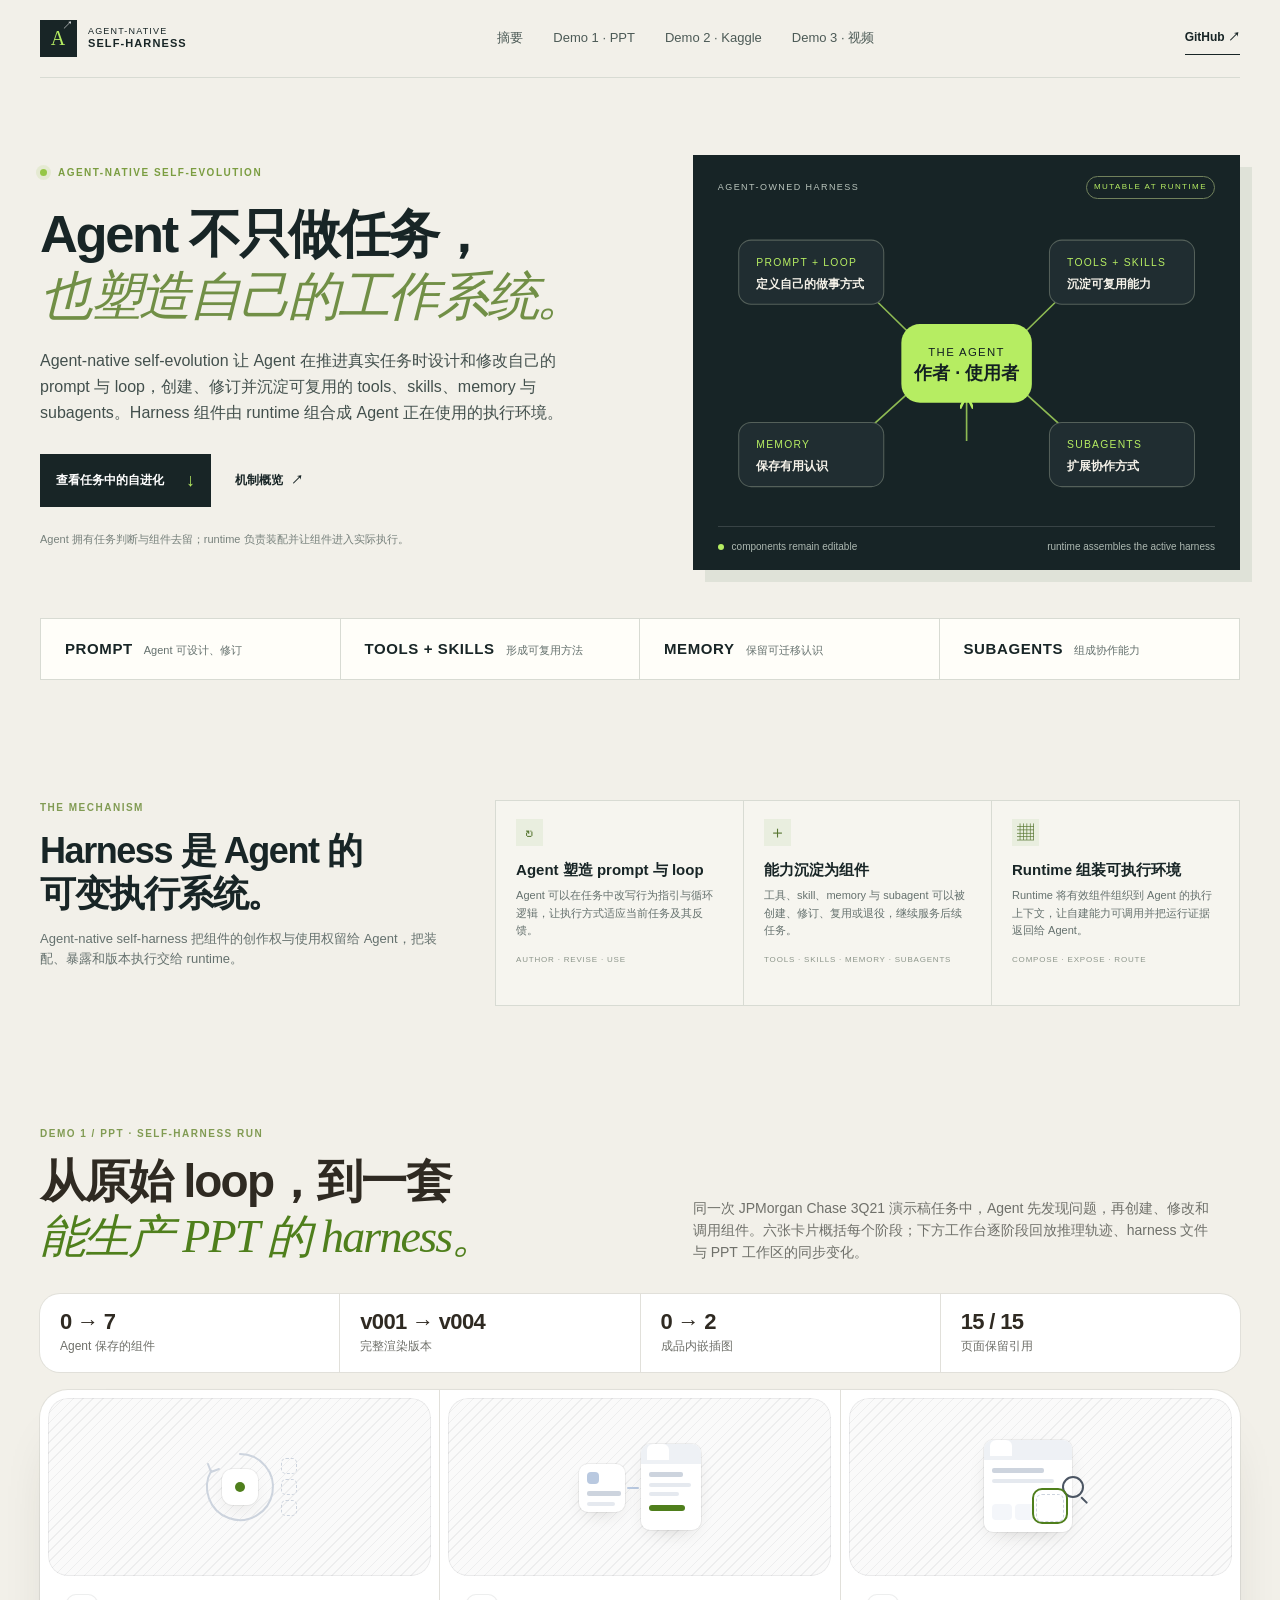
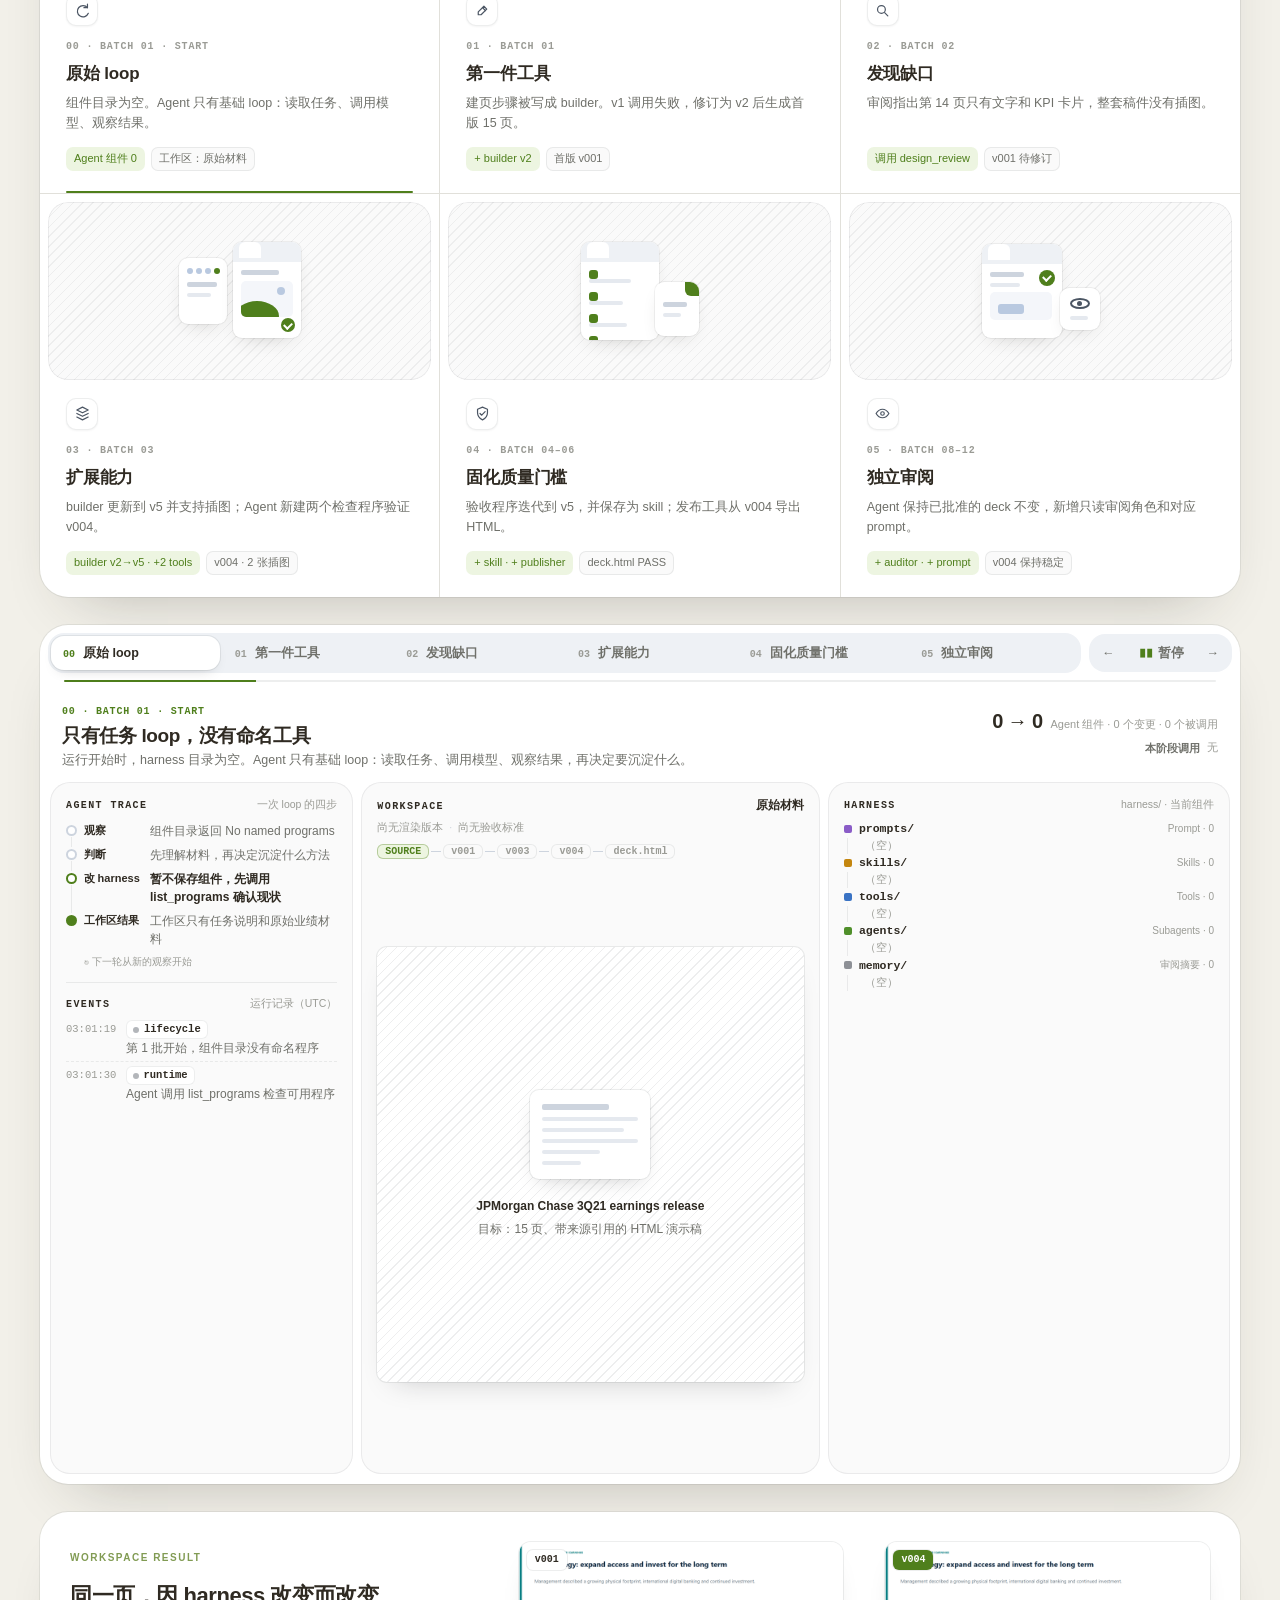
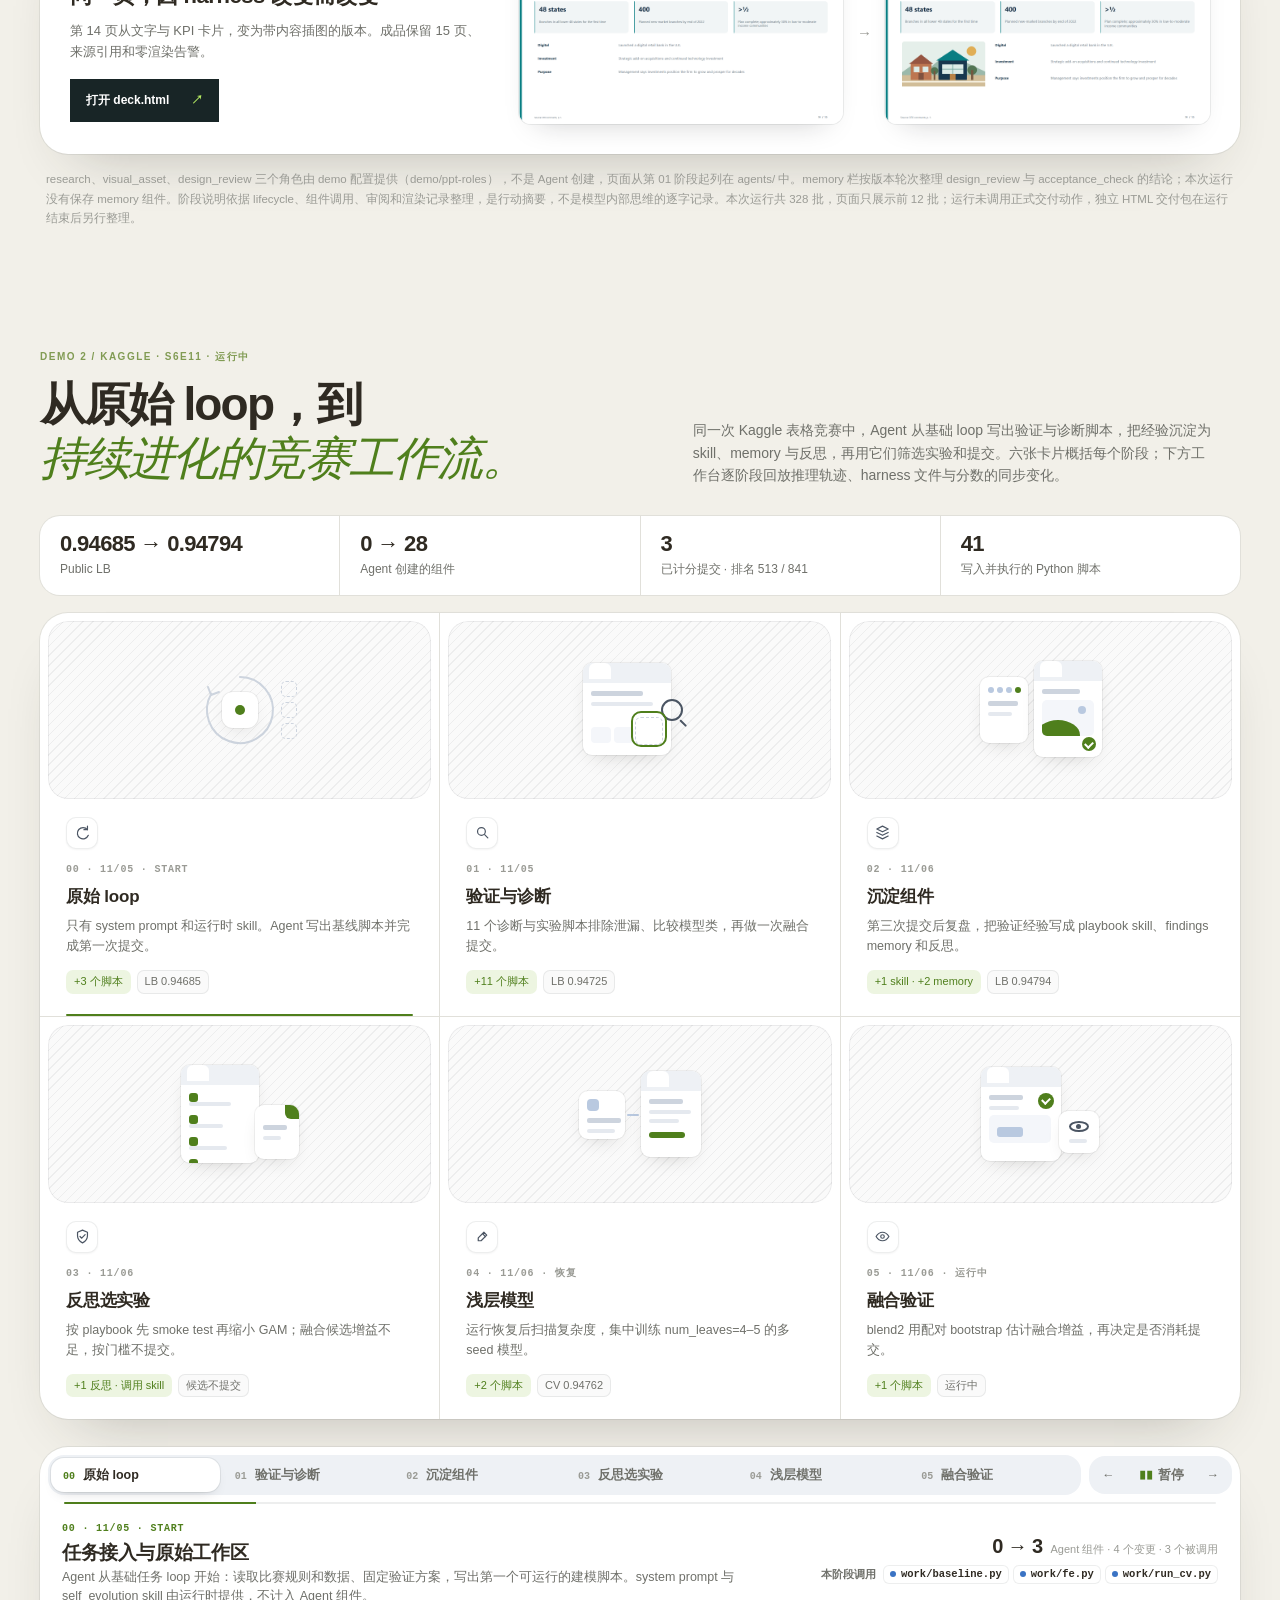
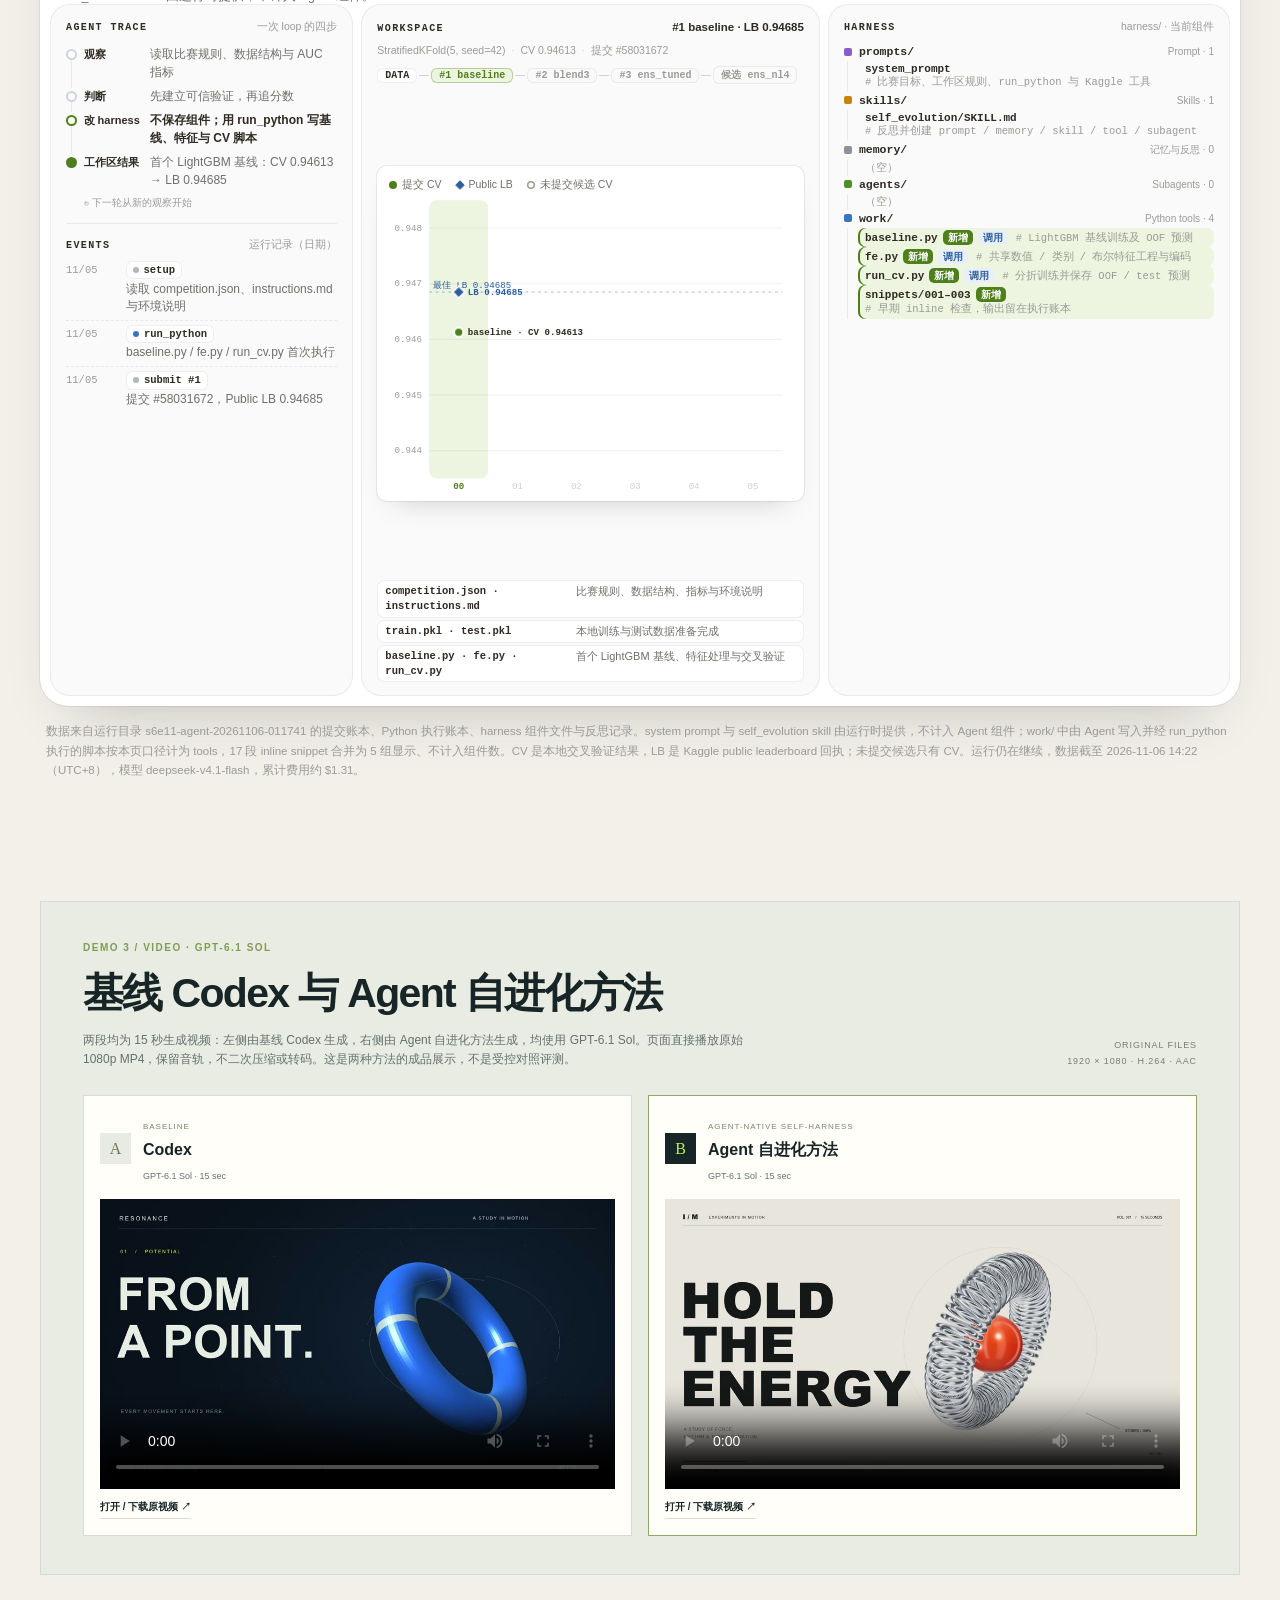
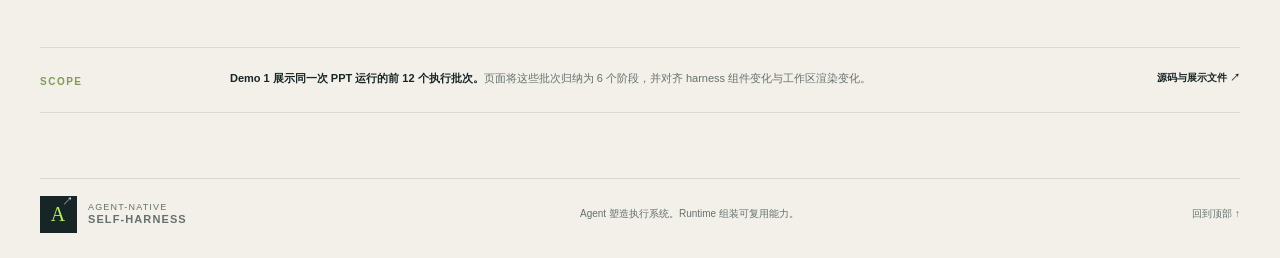
==== commit 90e27fbc: "Align Kaggle demo with the PPT demo layout" ====
--- a/index.html
+++ b/index.html
@@ -7,8 +7,7 @@
 <meta name="description" content="Agent-native self-evolution：Agent 在任务中设计和修改 prompt、loop 与可复用 harness 组件，由 runtime 组装成自身的执行环境。">
 <title>Agent-native Self-Harness — Agent 自进化</title>
 <link rel="stylesheet" href="styles.css">
-<link rel="stylesheet" href="demo1.css">
-<link rel="stylesheet" href="kaggle-demo.css">
+<link rel="stylesheet" href="demo.css">
 </head>
 <body>
 <header class="topbar">
@@ -56,19 +55,19 @@
 </section>
 
 <!-- DEMO1:START -->
-<section class="evo section" id="demo-ppt">
+<section class="evo section" id="demo-ppt" data-prefix="">
   <header class="evo-intro">
     <div><div class="eyebrow dark">DEMO 1 / PPT · SELF-HARNESS RUN</div><h2>从原始 loop，到一套<br><em>能生产 PPT 的 harness。</em></h2></div>
     <p>同一次 JPMorgan Chase 3Q21 演示稿任务中，Agent 先发现问题，再创建、修改和调用组件。六张卡片概括每个阶段；下方工作台逐阶段回放推理轨迹、harness 文件与 PPT 工作区的同步变化。</p>
   </header>
-  <div class="evo-metrics" aria-label="Demo 1 演进结果">
+  <div class="evo-metrics" aria-label="演进结果">
     <span><b>0 → 7</b>Agent 保存的组件</span>
     <span><b>v001 → v004</b>完整渲染版本</span>
     <span><b>0 → 2</b>成品内嵌插图</span>
     <span><b>15 / 15</b>页面保留引用</span>
   </div>
 
-  <div class="feature-grid" aria-label="Demo 1 的 6 个演进阶段">
+  <div class="feature-grid" aria-label="6 个演进阶段">
     <a class="feature-tile" href="#stage-0" data-tile data-stage="0">
       <div class="art-panel" aria-hidden="true">
         <div class="scene scene-loop">
@@ -163,7 +162,7 @@
     </a>
   </div>
 
-  <div class="studio" id="demo1-studio" data-studio>
+  <div class="studio" id="demo-ppt-studio" data-studio>
     <div class="studio-bar">
       <div class="stepper" role="tablist" aria-label="选择阶段">
         <button type="button" role="tab" id="stage-0" data-step="0" aria-controls="stage-panel-0" aria-selected="true"><b>00</b><span>原始 loop</span></button>
@@ -564,6 +563,7 @@
     </div>
   </div>
 
+
   <section class="proof-panel" aria-labelledby="proof-title">
     <div class="proof-copy">
       <span class="eyebrow dark">WORKSPACE RESULT</span>
@@ -581,19 +581,531 @@
   <p class="evo-footnote">research、visual_asset、design_review 三个角色由 demo 配置提供（demo/ppt-roles），不是 Agent 创建，页面从第 01 阶段起列在 agents/ 中。memory 栏按版本轮次整理 design_review 与 acceptance_check 的结论；本次运行没有保存 memory 组件。阶段说明依据 lifecycle、组件调用、审阅和渲染记录整理，是行动摘要，不是模型内部思维的逐字记录。本次运行共 328 批，页面只展示前 12 批；运行未调用正式交付动作，独立 HTML 交付包在运行结束后另行整理。</p>
 </section>
 <!-- DEMO1:END -->
-<section class="kaggle-demo section" id="demo-kaggle">
-  <div class="kaggle-heading">
-    <div><div class="eyebrow dark">DEMO 2 / KAGGLE · LIVE RUN SNAPSHOT</div><h2>从原始 loop，到<br><em>持续进化的竞赛工作流。</em></h2><p>按原始任务 loop、每个实验阶段和反馈窗口回放 agent 创建的 harness、Python 工具脚本与 workspace 交付件。工具代码按本 demo 口径包含 agent 写入并执行的 Python 脚本；正式登记的组件与实验脚本分开说明。</p></div>
-    <div class="kaggle-live"><span class="kaggle-live-dot"></span><b data-kaggle-status>正在运行</b><small data-kaggle-updated>更新于 2026-11-06 14:22（UTC+8）</small></div>
+<!-- KAGGLE:START -->
+<section class="evo section" id="demo-kaggle" data-prefix="kaggle-">
+  <header class="evo-intro">
+    <div><div class="eyebrow dark">DEMO 2 / KAGGLE · S6E11 · 运行中</div><h2>从原始 loop，到<br><em>持续进化的竞赛工作流。</em></h2></div>
+    <p>同一次 Kaggle 表格竞赛中，Agent 从基础 loop 写出验证与诊断脚本，把经验沉淀为 skill、memory 与反思，再用它们筛选实验和提交。六张卡片概括每个阶段；下方工作台逐阶段回放推理轨迹、harness 文件与分数的同步变化。</p>
+  </header>
+  <div class="evo-metrics" aria-label="演进结果">
+    <span><b>0.94685 → 0.94794</b>Public LB</span>
+    <span><b>0 → 28</b>Agent 创建的组件</span>
+    <span><b>3</b>已计分提交 · 排名 513 / 841</span>
+    <span><b>41</b>写入并执行的 Python 脚本</span>
   </div>
-  <div class="kaggle-stats" data-kaggle-stats></div>
-  <div class="kaggle-layout">
-    <nav class="kaggle-timeline" aria-label="Kaggle 运行阶段" data-kaggle-stages></nav>
-    <article class="kaggle-stage-detail" data-kaggle-detail aria-live="polite"></article>
+
+  <div class="feature-grid" aria-label="6 个演进阶段">
+    <a class="feature-tile" href="#kaggle-stage-0" data-tile data-stage="0">
+      <div class="art-panel" aria-hidden="true">
+        <div class="scene scene-loop">
+  <svg class="loop-ring" viewBox="0 0 126 118"><path class="loop-path" pathLength="1" d="M63 26a33 33 0 1 1-28.6 16.5"/><path class="loop-arrow" pathLength="1" d="m31 36 3 8 8-3"/></svg>
+  <span class="agent-node"></span>
+  <span class="slot slot-a"></span><span class="slot slot-b"></span><span class="slot slot-c"></span>
+</div>
+      </div>
+      <div class="tile-copy">
+        <span class="icon-chip" aria-hidden="true"><svg viewBox="0 0 24 24"><path pathLength="1" d="M19 8a8 8 0 1 0 1.2 8"/><path pathLength="1" d="M19 3v5h-5"/></svg></span>
+        <span class="tile-kicker">00 · 11/05 · START</span>
+        <h3>原始 loop</h3>
+        <p>只有 system prompt 和运行时 skill。Agent 写出基线脚本并完成第一次提交。</p>
+        <div class="tile-delta"><span>+3 个脚本</span><span>LB 0.94685</span></div>
+      </div>
+    </a>
+    <a class="feature-tile" href="#kaggle-stage-1" data-tile data-stage="1">
+      <div class="art-panel" aria-hidden="true">
+        <div class="scene scene-review">
+  <span class="mini-window review-window"><span class="tabstrip"><i class="tab active"></i></span><i class="bar heading w52"></i><i class="bar w62"></i><i class="metric m1"></i><i class="metric m2"></i><i class="missing-art"></i></span>
+  <span class="lens"></span><span class="issue-ring"></span>
+</div>
+      </div>
+      <div class="tile-copy">
+        <span class="icon-chip" aria-hidden="true"><svg viewBox="0 0 24 24"><circle pathLength="1" cx="10.5" cy="10.5" r="5.5"/><path pathLength="1" d="m15 15 4.5 4.5"/></svg></span>
+        <span class="tile-kicker">01 · 11/05</span>
+        <h3>验证与诊断</h3>
+        <p>11 个诊断与实验脚本排除泄漏、比较模型类，再做一次融合提交。</p>
+        <div class="tile-delta"><span>+11 个脚本</span><span>LB 0.94725</span></div>
+      </div>
+    </a>
+    <a class="feature-tile" href="#kaggle-stage-2" data-tile data-stage="2">
+      <div class="art-panel" aria-hidden="true">
+        <div class="scene scene-extend">
+  <span class="mini-card builder-stack"><i class="version-dot d1"></i><i class="version-dot d2"></i><i class="version-dot d3"></i><i class="version-dot d4"></i><i class="bar heading w30"></i><i class="bar w24"></i></span>
+  <span class="mini-window art-window"><span class="tabstrip"><i class="tab active"></i></span><i class="bar heading w38"></i><i class="art-slot"><i class="art-sun"></i><i class="art-hill"></i></i><i class="check-badge"></i></span>
+</div>
+      </div>
+      <div class="tile-copy">
+        <span class="icon-chip" aria-hidden="true"><svg viewBox="0 0 24 24"><path pathLength="1" d="m12 3 8 4-8 4-8-4z"/><path pathLength="1" d="m4 12 8 4 8-4"/><path pathLength="1" d="m4 17 8 4 8-4"/></svg></span>
+        <span class="tile-kicker">02 · 11/06</span>
+        <h3>沉淀组件</h3>
+        <p>第三次提交后复盘，把验证经验写成 playbook skill、findings memory 和反思。</p>
+        <div class="tile-delta"><span>+1 skill · +2 memory</span><span>LB 0.94794</span></div>
+      </div>
+    </a>
+    <a class="feature-tile" href="#kaggle-stage-3" data-tile data-stage="3">
+      <div class="art-panel" aria-hidden="true">
+        <div class="scene scene-gate">
+  <span class="mini-window checklist"><span class="tabstrip"><i class="tab active"></i></span><i class="check-row r1"><b></b><i class="bar w42"></i></i><i class="check-row r2"><b></b><i class="bar w34"></i></i><i class="check-row r3"><b></b><i class="bar w38"></i></i><i class="check-row r4"><b></b><i class="bar w28"></i></i></span>
+  <span class="mini-card file-card"><i class="file-fold"></i><i class="bar heading w24"></i><i class="bar w18"></i></span>
+</div>
+      </div>
+      <div class="tile-copy">
+        <span class="icon-chip" aria-hidden="true"><svg viewBox="0 0 24 24"><path pathLength="1" d="M12 3 19 6v5c0 5-3 8-7 10-4-2-7-5-7-10V6z"/><path pathLength="1" d="m8.5 12 2.4 2.4 4.8-5"/></svg></span>
+        <span class="tile-kicker">03 · 11/06</span>
+        <h3>反思选实验</h3>
+        <p>按 playbook 先 smoke test 再缩小 GAM；融合候选增益不足，按门槛不提交。</p>
+        <div class="tile-delta"><span>+1 反思 · 调用 skill</span><span>候选不提交</span></div>
+      </div>
+    </a>
+    <a class="feature-tile" href="#kaggle-stage-4" data-tile data-stage="4">
+      <div class="art-panel" aria-hidden="true">
+        <div class="scene scene-tool">
+  <span class="mini-card tool-card"><i class="tool-glyph"></i><i class="bar heading w34"></i><i class="bar w28"></i></span>
+  <span class="connector"></span>
+  <span class="mini-window deck-window"><span class="tabstrip"><i class="tab active"></i><i class="tab"></i></span><i class="bar heading w34"></i><i class="bar w42"></i><i class="bar w30"></i><i class="result-line"></i></span>
+</div>
+      </div>
+      <div class="tile-copy">
+        <span class="icon-chip" aria-hidden="true"><svg viewBox="0 0 24 24"><path pathLength="1" d="M14 6l4 4-8 8H6v-4z"/><path pathLength="1" d="M12 8l4 4"/></svg></span>
+        <span class="tile-kicker">04 · 11/06 · 恢复</span>
+        <h3>浅层模型</h3>
+        <p>运行恢复后扫描复杂度，集中训练 num_leaves=4–5 的多 seed 模型。</p>
+        <div class="tile-delta"><span>+2 个脚本</span><span>CV 0.94762</span></div>
+      </div>
+    </a>
+    <a class="feature-tile" href="#kaggle-stage-5" data-tile data-stage="5">
+      <div class="art-panel" aria-hidden="true">
+        <div class="scene scene-auditor">
+  <span class="mini-window final-deck"><span class="tabstrip"><i class="tab active"></i></span><i class="bar heading w34"></i><i class="bar w30"></i><i class="final-art"></i><i class="approval-seal"></i></span>
+  <span class="mini-card auditor-card"><i class="eye"></i><i class="bar w18"></i></span>
+</div>
+      </div>
+      <div class="tile-copy">
+        <span class="icon-chip" aria-hidden="true"><svg viewBox="0 0 24 24"><path pathLength="1" d="M3 12s3.5-6 9-6 9 6 9 6-3.5 6-9 6-9-6-9-6z"/><circle pathLength="1" cx="12" cy="12" r="2.5"/></svg></span>
+        <span class="tile-kicker">05 · 11/06 · 运行中</span>
+        <h3>融合验证</h3>
+        <p>blend2 用配对 bootstrap 估计融合增益，再决定是否消耗提交。</p>
+        <div class="tile-delta"><span>+1 个脚本</span><span>运行中</span></div>
+      </div>
+    </a>
   </div>
-  <p class="kaggle-footnote">数据来自运行目录 `s6e11-agent-20261106-011741` 的提交账本、Python 执行账本、harness 组件文件与反思记录。CV 是本地交叉验证结果，LB 是 Kaggle public leaderboard 回执；未提交的 CV 不代表 Kaggle 分数。当前阶段显示最近一次有记录的执行状态，运行中结果会继续变化。</p>
+
+  <div class="studio" id="demo-kaggle-studio" data-studio>
+    <div class="studio-bar">
+      <div class="stepper" role="tablist" aria-label="选择阶段">
+        <button type="button" role="tab" id="kaggle-stage-0" data-step="0" aria-controls="kaggle-stage-panel-0" aria-selected="true"><b>00</b><span>原始 loop</span></button>
+        <button type="button" role="tab" id="kaggle-stage-1" data-step="1" aria-controls="kaggle-stage-panel-1" aria-selected="false"><b>01</b><span>验证与诊断</span></button>
+        <button type="button" role="tab" id="kaggle-stage-2" data-step="2" aria-controls="kaggle-stage-panel-2" aria-selected="false"><b>02</b><span>沉淀组件</span></button>
+        <button type="button" role="tab" id="kaggle-stage-3" data-step="3" aria-controls="kaggle-stage-panel-3" aria-selected="false"><b>03</b><span>反思选实验</span></button>
+        <button type="button" role="tab" id="kaggle-stage-4" data-step="4" aria-controls="kaggle-stage-panel-4" aria-selected="false"><b>04</b><span>浅层模型</span></button>
+        <button type="button" role="tab" id="kaggle-stage-5" data-step="5" aria-controls="kaggle-stage-panel-5" aria-selected="false"><b>05</b><span>融合验证</span></button>
+      </div>
+      <div class="studio-controls">
+        <button type="button" data-prev aria-label="上一阶段">←</button>
+        <button type="button" data-play aria-pressed="false"><span>自动回放</span></button>
+        <button type="button" data-next aria-label="下一阶段">→</button>
+      </div>
+    </div>
+    <div class="studio-progress" aria-hidden="true"><i></i></div>
+    <div class="studio-panels">
+      <article class="stage-panel" id="kaggle-stage-panel-0" role="tabpanel" aria-labelledby="kaggle-stage-0" data-active>
+        <header class="stage-head">
+          <div class="stage-copy"><span class="stage-kicker">00 · 11/05 · START</span><h3>任务接入与原始工作区</h3><p>Agent 从基础任务 loop 开始：读取比赛规则和数据、固定验证方案，写出第一个可运行的建模脚本。system prompt 与 self_evolution skill 由运行时提供，不计入 Agent 组件。</p></div>
+          <div class="stage-side">
+            <div class="stage-count"><b>0 → 3</b><span>Agent 组件 · 4 个变更 · 3 个被调用</span></div>
+            <div class="stage-used"><b>本阶段调用</b><span class="chip lane-tools">work/baseline.py</span><span class="chip lane-tools">work/fe.py</span><span class="chip lane-tools">work/run_cv.py</span></div>
+          </div>
+        </header>
+        <div class="stage-grid">
+          <section class="pane trace-pane" aria-label="Agent 轨迹">
+            <div class="pane-head"><b>AGENT TRACE</b><span>一次 loop 的四步</span></div>
+            <ol class="loop-steps">
+              <li style="--i:0"><span>观察</span><p>读取比赛规则、数据结构与 AUC 指标</p></li>
+              <li style="--i:1"><span>判断</span><p>先建立可信验证，再追分数</p></li>
+              <li style="--i:2"><span>改 harness</span><p>不保存组件；用 run_python 写基线、特征与 CV 脚本</p></li>
+              <li style="--i:3"><span>工作区结果</span><p>首个 LightGBM 基线：CV 0.94613 → LB 0.94685</p></li>
+            </ol>
+            <div class="pane-head sub"><b>EVENTS</b><span>运行记录（日期）</span></div>
+            <ol class="events">
+              <li style="--i:4"><time>11/05</time><span class="chip lane-runtime">setup</span><p>读取 competition.json、instructions.md 与环境说明</p></li>
+              <li style="--i:5"><time>11/05</time><span class="chip lane-tools">run_python</span><p>baseline.py / fe.py / run_cv.py 首次执行</p></li>
+              <li style="--i:6"><time>11/05</time><span class="chip lane-runtime">submit #1</span><p>提交 #58031672，Public LB 0.94685</p></li>
+            </ol>
+          </section>
+          <section class="pane work-pane" aria-label="工作区交付件">
+            <div class="pane-head"><b>WORKSPACE</b><strong class="work-label">#1 baseline · LB 0.94685</strong></div>
+            <ul class="checks"><li>StratifiedKFold(5, seed=42)</li><li>CV 0.94613</li><li>提交 #58031672</li></ul>
+            <div class="rail-row"><ol class="rail">
+              <li class="done">DATA</li>
+              <li class="current">#1 baseline</li>
+              <li class="">#2 blend3</li>
+              <li class="">#3 ens_tuned</li>
+              <li class="">候选 ens_nl4</li>
+            </ol></div>
+            <div class="sheet-box chart-box"><figure class="score-chart"><figcaption class="chart-legend"><span class="k-cv">提交 CV</span><span class="k-lb">Public LB</span><span class="k-cand">未提交候选 CV</span></figcaption><svg viewBox="0 0 440 330" role="img" aria-label="#1 baseline · LB 0.94685：分数轨迹"><rect class="band" x="44.0" y="8" width="64.3" height="304" rx="8"/><line class="grid" x1="44" x2="430" y1="281.7" y2="281.7"/><text class="axis" x="36" y="284.7" text-anchor="end">0.944</text><line class="grid" x1="44" x2="430" y1="220.8" y2="220.8"/><text class="axis" x="36" y="223.8" text-anchor="end">0.945</text><line class="grid" x1="44" x2="430" y1="160.0" y2="160.0"/><text class="axis" x="36" y="163.0" text-anchor="end">0.946</text><line class="grid" x1="44" x2="430" y1="99.2" y2="99.2"/><text class="axis" x="36" y="102.2" text-anchor="end">0.947</text><line class="grid" x1="44" x2="430" y1="38.3" y2="38.3"/><text class="axis" x="36" y="41.3" text-anchor="end">0.948</text><text class="axis now" x="76.2" y="324" text-anchor="middle">00</text><text class="axis future" x="140.5" y="324" text-anchor="middle">01</text><text class="axis future" x="204.8" y="324" text-anchor="middle">02</text><text class="axis future" x="269.2" y="324" text-anchor="middle">03</text><text class="axis future" x="333.5" y="324" text-anchor="middle">04</text><text class="axis future" x="397.8" y="324" text-anchor="middle">05</text><line class="best" x1="44" x2="430" y1="108.3" y2="108.3"/><text class="best-label" x="48" y="103.3">最佳 LB 0.94685</text><polyline class="cv-line" points="76.2,152.1"/><polyline class="lb-line" points="76.2,108.3"/><circle class="sub now" cx="76.2" cy="152.1" r="5"/><rect class="lb now" x="71.7" y="103.8" width="9" height="9" transform="rotate(45 76.2 108.3)"/><text class="pt-label lb" x="86.2" y="111.8" text-anchor="start">LB 0.94685</text><text class="pt-label sub" x="86.2" y="155.6" text-anchor="start">baseline · CV 0.94613</text></svg></figure></div><ul class="ws-files"><li><code>competition.json · instructions.md</code><span>比赛规则、数据结构、指标与环境说明</span></li><li><code>train.pkl · test.pkl</code><span>本地训练与测试数据准备完成</span></li><li><code>baseline.py · fe.py · run_cv.py</code><span>首个 LightGBM 基线、特征处理与交叉验证</span></li></ul>
+          </section>
+          <section class="pane tree-pane" aria-label="Harness 文件树">
+            <div class="pane-head"><b>HARNESS</b><span>harness/ · 当前组件</span></div>
+            <ul class="tree">
+              <li class="dir lane-prompts"><div class="dir-row"><span class="dot"></span><b>prompts/</b><small>Prompt · 1</small></div><ul>
+                <li class="file "><div class="file-row"><code>system_prompt</code></div><p># 比赛目标、工作区规则、run_python 与 Kaggle 工具</p></li>
+              </ul></li>
+              <li class="dir lane-skills"><div class="dir-row"><span class="dot"></span><b>skills/</b><small>Skills · 1</small></div><ul>
+                <li class="file "><div class="file-row"><code>self_evolution/SKILL.md</code></div><p># 反思并创建 prompt / memory / skill / tool / subagent</p></li>
+              </ul></li>
+              <li class="dir lane-memory"><div class="dir-row"><span class="dot"></span><b>memory/</b><small>记忆与反思 · 0</small></div><ul>
+                <li class="file empty"><code>（空）</code></li>
+              </ul></li>
+              <li class="dir lane-agents"><div class="dir-row"><span class="dot"></span><b>agents/</b><small>Subagents · 0</small></div><ul>
+                <li class="file empty"><code>（空）</code></li>
+              </ul></li>
+              <li class="dir lane-tools"><div class="dir-row"><span class="dot"></span><b>work/</b><small>Python tools · 4</small></div><ul>
+                <li class="file is-new is-used"><div class="file-row"><code>baseline.py</code><em class="st-new">新增</em><em class="st-used">调用</em></div><p># LightGBM 基线训练及 OOF 预测</p></li>
+                <li class="file is-new is-used"><div class="file-row"><code>fe.py</code><em class="st-new">新增</em><em class="st-used">调用</em></div><p># 共享数值 / 类别 / 布尔特征工程与编码</p></li>
+                <li class="file is-new is-used"><div class="file-row"><code>run_cv.py</code><em class="st-new">新增</em><em class="st-used">调用</em></div><p># 分折训练并保存 OOF / test 预测</p></li>
+                <li class="file is-new"><div class="file-row"><code>snippets/001–003</code><em class="st-new">新增</em></div><p># 早期 inline 检查，输出留在执行账本</p></li>
+              </ul></li>
+            </ul>
+          </section>
+        </div>
+      </article>
+      <article class="stage-panel" id="kaggle-stage-panel-1" role="tabpanel" aria-labelledby="kaggle-stage-1">
+        <header class="stage-head">
+          <div class="stage-copy"><span class="stage-kicker">01 · 11/05</span><h3>建立评估器，排除捷径</h3><p>Agent 用多组数据诊断和模型对照判断验证是否可信、模型复杂度该往哪走，随后做出一次融合提交。这一阶段的脚本都是一次性实验，还没有沉淀成组件。</p></div>
+          <div class="stage-side">
+            <div class="stage-count"><b>3 → 14</b><span>Agent 组件 · 12 个变更 · 11 个被调用</span></div>
+            <div class="stage-used"><b>本阶段调用</b><span class="chip lane-tools">work/diag1.py</span><span class="chip lane-tools">work/diag2.py</span><span class="chip lane-tools">work/diag3.py</span><span class="none">+8</span></div>
+          </div>
+        </header>
+        <div class="stage-grid">
+          <section class="pane trace-pane" aria-label="Agent 轨迹">
+            <div class="pane-head"><b>AGENT TRACE</b><span>一次 loop 的四步</span></div>
+            <ol class="loop-steps">
+              <li style="--i:0"><span>观察</span><p>基线可用，但验证是否可信、有无泄漏还未知</p></li>
+              <li style="--i:1"><span>判断</span><p>先排除泄漏与捷径，再比较模型类</p></li>
+              <li style="--i:2"><span>改 harness</span><p>写 11 个诊断 / 实验脚本；提交门槛等流程尚未成文</p></li>
+              <li style="--i:3"><span>工作区结果</span><p>三模型 rank blend：CV 0.94647 → LB 0.94725</p></li>
+            </ol>
+            <div class="pane-head sub"><b>EVENTS</b><span>运行记录（日期）</span></div>
+            <ol class="events">
+              <li style="--i:4"><time>11/05</time><span class="chip lane-tools">diag3 · diag4</span><p>ID AUC 0.4985；无重复记录与行哈希重合</p></li>
+              <li style="--i:5"><time>11/05</time><span class="chip lane-tools">diag6</span><p>跨半精确值编码无明显收益</p></li>
+              <li style="--i:6" class="fail"><time>11/05</time><span class="chip lane-tools">exp_bank</span><p>交互特征 bank CV 0.94451，低于基线</p></li>
+              <li style="--i:7"><time>11/05</time><span class="chip lane-runtime">submit #2</span><p>提交 #58038198 · blend3，LB 0.94725</p></li>
+            </ol>
+          </section>
+          <section class="pane work-pane" aria-label="工作区交付件">
+            <div class="pane-head"><b>WORKSPACE</b><strong class="work-label">#2 blend3 · LB 0.94725</strong></div>
+            <ul class="checks"><li>CV 0.94647</li><li>3 个候选低于基线</li><li>提交 #58038198</li></ul>
+            <div class="rail-row"><ol class="rail">
+              <li class="done">DATA</li>
+              <li class="done">#1 baseline</li>
+              <li class="current">#2 blend3</li>
+              <li class="">#3 ens_tuned</li>
+              <li class="">候选 ens_nl4</li>
+            </ol></div>
+            <div class="sheet-box chart-box"><figure class="score-chart"><figcaption class="chart-legend"><span class="k-cv">提交 CV</span><span class="k-lb">Public LB</span><span class="k-cand">未提交候选 CV</span></figcaption><svg viewBox="0 0 440 330" role="img" aria-label="#2 blend3 · LB 0.94725：分数轨迹"><rect class="band" x="108.3" y="8" width="64.3" height="304" rx="8"/><line class="grid" x1="44" x2="430" y1="281.7" y2="281.7"/><text class="axis" x="36" y="284.7" text-anchor="end">0.944</text><line class="grid" x1="44" x2="430" y1="220.8" y2="220.8"/><text class="axis" x="36" y="223.8" text-anchor="end">0.945</text><line class="grid" x1="44" x2="430" y1="160.0" y2="160.0"/><text class="axis" x="36" y="163.0" text-anchor="end">0.946</text><line class="grid" x1="44" x2="430" y1="99.2" y2="99.2"/><text class="axis" x="36" y="102.2" text-anchor="end">0.947</text><line class="grid" x1="44" x2="430" y1="38.3" y2="38.3"/><text class="axis" x="36" y="41.3" text-anchor="end">0.948</text><text class="axis " x="76.2" y="324" text-anchor="middle">00</text><text class="axis now" x="140.5" y="324" text-anchor="middle">01</text><text class="axis future" x="204.8" y="324" text-anchor="middle">02</text><text class="axis future" x="269.2" y="324" text-anchor="middle">03</text><text class="axis future" x="333.5" y="324" text-anchor="middle">04</text><text class="axis future" x="397.8" y="324" text-anchor="middle">05</text><line class="best" x1="44" x2="430" y1="84.0" y2="84.0"/><text class="best-label" x="48" y="79.0">最佳 LB 0.94725</text><polyline class="cv-line" points="76.2,152.1 163.0,131.4"/><polyline class="lb-line" points="76.2,108.3 163.0,84.0"/><circle class="sub" cx="76.2" cy="152.1" r="5"/><rect class="lb" x="71.7" y="103.8" width="9" height="9" transform="rotate(45 76.2 108.3)"/><circle class="cand now" cx="118.0" cy="250.6" r="4"/><circle class="cand now" cx="133.0" cy="220.8" r="4"/><circle class="cand now" cx="148.0" cy="185.6" r="4"/><circle class="sub now" cx="163.0" cy="131.4" r="5"/><rect class="lb now" x="158.5" y="79.5" width="9" height="9" transform="rotate(45 163.0 84.0)"/><text class="pt-label lb" x="173.0" y="87.5" text-anchor="start">LB 0.94725</text><text class="pt-label sub" x="173.0" y="134.9" text-anchor="start">blend3 · CV 0.94647</text><text class="pt-label cand" x="173.0" y="189.1" text-anchor="start">XGBoost · CV 0.94558</text><text class="pt-label cand" x="173.0" y="224.3" text-anchor="start">CatBoost · CV 0.94500</text><text class="pt-label cand" x="173.0" y="254.1" text-anchor="start">bank · CV 0.94451</text></svg></figure></div><ul class="ws-files"><li><code>泄漏 / 结构诊断</code><span>ID AUC 0.4985；无重复记录与行哈希重合</span></li><li><code>候选对照</code><span>CatBoost 0.94500 · XGBoost 0.94558 · bank 0.94451</span></li><li><code>submissions/blend3.csv</code><span>LGBM / CatBoost / XGBoost rank blend</span></li><li><code>ledger.md · OOF 预测</code><span>保留候选验证结果，供后续融合</span></li></ul>
+          </section>
+          <section class="pane tree-pane" aria-label="Harness 文件树">
+            <div class="pane-head"><b>HARNESS</b><span>harness/ · 当前组件</span></div>
+            <ul class="tree">
+              <li class="dir lane-prompts"><div class="dir-row"><span class="dot"></span><b>prompts/</b><small>Prompt · 1</small></div><ul>
+                <li class="file "><div class="file-row"><code>system_prompt</code></div><p># 比赛目标、工作区规则、run_python 与 Kaggle 工具</p></li>
+              </ul></li>
+              <li class="dir lane-skills"><div class="dir-row"><span class="dot"></span><b>skills/</b><small>Skills · 1</small></div><ul>
+                <li class="file "><div class="file-row"><code>self_evolution/SKILL.md</code></div><p># 反思并创建 prompt / memory / skill / tool / subagent</p></li>
+              </ul></li>
+              <li class="dir lane-memory"><div class="dir-row"><span class="dot"></span><b>memory/</b><small>记忆与反思 · 0</small></div><ul>
+                <li class="file empty"><code>（空）</code></li>
+              </ul></li>
+              <li class="dir lane-agents"><div class="dir-row"><span class="dot"></span><b>agents/</b><small>Subagents · 0</small></div><ul>
+                <li class="file empty"><code>（空）</code></li>
+              </ul></li>
+              <li class="dir lane-tools"><div class="dir-row"><span class="dot"></span><b>work/</b><small>Python tools · 16</small></div><ul>
+                <li class="file folded"><span>此前 4 项 · 保留</span><code>baseline.py</code><code>fe.py</code><code>run_cv.py</code><code>snippets/001–003</code></li>
+                <li class="file is-new is-used"><div class="file-row"><code>diag1.py</code><em class="st-new">新增</em><em class="st-used">调用</em></div><p># 数值变量相关性与特征结构</p></li>
+                <li class="file is-new is-used"><div class="file-row"><code>diag2.py</code><em class="st-new">新增</em><em class="st-used">调用</em></div><p># 多项式 LR 复杂度与验证 AUC</p></li>
+                <li class="file is-new is-used"><div class="file-row"><code>diag3.py</code><em class="st-new">新增</em><em class="st-used">调用</em></div><p># 对抗验证与近邻重复结构</p></li>
+                <li class="file is-new is-used"><div class="file-row"><code>diag4.py</code><em class="st-new">新增</em><em class="st-used">调用</em></div><p># 留一近邻 AUC，检查记忆 / 泄漏</p></li>
+                <li class="file is-new is-used"><div class="file-row"><code>diag5.py</code><em class="st-new">新增</em><em class="st-used">调用</em></div><p># 线性树等模型对照</p></li>
+                <li class="file is-new is-used"><div class="file-row"><code>diag6.py</code><em class="st-new">新增</em><em class="st-used">调用</em></div><p># 跨半精确值编码与 MLP 候选</p></li>
+                <li class="file is-new is-used"><div class="file-row"><code>diag_prec.py</code><em class="st-new">新增</em><em class="st-used">调用</em></div><p># 数值精度、舍入与小数部分信号</p></li>
+                <li class="file is-new is-used"><div class="file-row"><code>exp_bank.py</code><em class="st-new">新增</em><em class="st-used">调用</em></div><p># 批量交互特征构建与验证</p></li>
+                <li class="file is-new is-used"><div class="file-row"><code>exp_pair.py</code><em class="st-new">新增</em><em class="st-used">调用</em></div><p># 两两组合的 target-free 分箱</p></li>
+                <li class="file is-new is-used"><div class="file-row"><code>exp_rg.py</code><em class="st-new">新增</em><em class="st-used">调用</em></div><p># Optuna 调参与分段 AUC</p></li>
+                <li class="file is-new is-used"><div class="file-row"><code>tune_lgb.py</code><em class="st-new">新增</em><em class="st-used">调用</em></div><p># LightGBM 参数搜索</p></li>
+                <li class="file is-new"><div class="file-row"><code>snippets/004–010</code><em class="st-new">新增</em></div><p># inline 数据检查与实验辅助</p></li>
+              </ul></li>
+            </ul>
+          </section>
+        </div>
+      </article>
+      <article class="stage-panel" id="kaggle-stage-panel-2" role="tabpanel" aria-labelledby="kaggle-stage-2">
+        <header class="stage-head">
+          <div class="stage-copy"><span class="stage-kicker">02 · 11/06</span><h3>把经验写成 skill 与 memory</h3><p>第三次提交提升后，Agent 的复盘从模型层转向评估流程：本地 CV 与 public LB 偏差稳定，但提交门槛和昂贵实验的预检需要改进。下一轮 prompt 开始自动列出这些组件。</p></div>
+          <div class="stage-side">
+            <div class="stage-count"><b>14 → 21</b><span>Agent 组件 · 9 个变更 · 4 个被调用</span></div>
+            <div class="stage-used"><b>本阶段调用</b><span class="chip lane-tools">work/ens.py</span><span class="chip lane-tools">work/final_ens.py</span><span class="chip lane-tools">work/stack.py</span><span class="none">+1</span></div>
+          </div>
+        </header>
+        <div class="stage-grid">
+          <section class="pane trace-pane" aria-label="Agent 轨迹">
+            <div class="pane-head"><b>AGENT TRACE</b><span>一次 loop 的四步</span></div>
+            <ol class="loop-steps">
+              <li style="--i:0"><span>观察</span><p>tuned 浅层 LGBM + XGB 融合提升；CV→LB 偏差稳定</p></li>
+              <li style="--i:1"><span>判断</span><p>瓶颈从模型转向评估流程与提交门槛</p></li>
+              <li style="--i:2"><span>改 harness</span><p>新建 playbook skill、findings memory 与提交复盘</p></li>
+              <li style="--i:3"><span>工作区结果</span><p>ens_tuned：CV 0.94736 → LB 0.94794，排名 513 / 841</p></li>
+            </ol>
+            <div class="pane-head sub"><b>EVENTS</b><span>运行记录（日期）</span></div>
+            <ol class="events">
+              <li style="--i:4"><time>11/06</time><span class="chip lane-tools">final_ens</span><p>3 组浅层多 seed LGBM + 浅层 XGBoost</p></li>
+              <li style="--i:5"><time>11/06</time><span class="chip lane-runtime">submit #3</span><p>提交 #58041397 · ens_tuned，LB 0.94794</p></li>
+              <li style="--i:6"><time>11/06</time><span class="chip lane-skills">save skill</span><p>pg_tabular_auc_playbook@v1</p></li>
+              <li style="--i:7"><time>11/06</time><span class="chip lane-memory">save memory</span><p>pg_s6e11_findings@v1 · checkpoint-58041397.md</p></li>
+              <li style="--i:8"><time>11/06</time><span class="chip lane-prompts">prompt</span><p>下一轮 system prompt 列出组件名称、版本与功能</p></li>
+            </ol>
+          </section>
+          <section class="pane work-pane" aria-label="工作区交付件">
+            <div class="pane-head"><b>WORKSPACE</b><strong class="work-label">#3 ens_tuned · LB 0.94794</strong></div>
+            <ul class="checks"><li>CV 0.94736</li><li>排名 513 / 841</li><li>提交 #58041397</li></ul>
+            <div class="rail-row"><ol class="rail">
+              <li class="done">DATA</li>
+              <li class="done">#1 baseline</li>
+              <li class="done">#2 blend3</li>
+              <li class="current">#3 ens_tuned</li>
+              <li class="">候选 ens_nl4</li>
+            </ol></div>
+            <div class="sheet-box chart-box"><figure class="score-chart"><figcaption class="chart-legend"><span class="k-cv">提交 CV</span><span class="k-lb">Public LB</span><span class="k-cand">未提交候选 CV</span></figcaption><svg viewBox="0 0 440 330" role="img" aria-label="#3 ens_tuned · LB 0.94794：分数轨迹"><rect class="band" x="172.7" y="8" width="64.3" height="304" rx="8"/><line class="grid" x1="44" x2="430" y1="281.7" y2="281.7"/><text class="axis" x="36" y="284.7" text-anchor="end">0.944</text><line class="grid" x1="44" x2="430" y1="220.8" y2="220.8"/><text class="axis" x="36" y="223.8" text-anchor="end">0.945</text><line class="grid" x1="44" x2="430" y1="160.0" y2="160.0"/><text class="axis" x="36" y="163.0" text-anchor="end">0.946</text><line class="grid" x1="44" x2="430" y1="99.2" y2="99.2"/><text class="axis" x="36" y="102.2" text-anchor="end">0.947</text><line class="grid" x1="44" x2="430" y1="38.3" y2="38.3"/><text class="axis" x="36" y="41.3" text-anchor="end">0.948</text><text class="axis " x="76.2" y="324" text-anchor="middle">00</text><text class="axis " x="140.5" y="324" text-anchor="middle">01</text><text class="axis now" x="204.8" y="324" text-anchor="middle">02</text><text class="axis future" x="269.2" y="324" text-anchor="middle">03</text><text class="axis future" x="333.5" y="324" text-anchor="middle">04</text><text class="axis future" x="397.8" y="324" text-anchor="middle">05</text><line class="best" x1="44" x2="430" y1="42.0" y2="42.0"/><text class="best-label" x="48" y="37.0">最佳 LB 0.94794</text><polyline class="cv-line" points="76.2,152.1 163.0,131.4 204.8,77.3"/><polyline class="lb-line" points="76.2,108.3 163.0,84.0 204.8,42.0"/><circle class="sub" cx="76.2" cy="152.1" r="5"/><rect class="lb" x="71.7" y="103.8" width="9" height="9" transform="rotate(45 76.2 108.3)"/><circle class="cand" cx="118.0" cy="250.6" r="4"/><circle class="cand" cx="133.0" cy="220.8" r="4"/><circle class="cand" cx="148.0" cy="185.6" r="4"/><circle class="sub" cx="163.0" cy="131.4" r="5"/><rect class="lb" x="158.5" y="79.5" width="9" height="9" transform="rotate(45 163.0 84.0)"/><circle class="sub now" cx="204.8" cy="77.3" r="5"/><rect class="lb now" x="200.3" y="37.5" width="9" height="9" transform="rotate(45 204.8 42.0)"/><text class="pt-label lb" x="214.8" y="45.5" text-anchor="start">LB 0.94794</text><text class="pt-label sub" x="214.8" y="80.8" text-anchor="start">ens_tuned · CV 0.94736</text></svg></figure></div><ul class="ws-files"><li><code>ens_tuned.csv</code><span>3 组浅层多 seed LGBM + 浅层 XGBoost，logit 融合</span></li><li><code>oof_tunedA/B/C · oof_xgbs</code><span>成员 OOF 与 test 预测，供后续融合</span></li><li><code>提交门槛策略</code><span>按 CV 增益决定是否提交；初版 fold 标准过严，待校准</span></li></ul>
+          </section>
+          <section class="pane tree-pane" aria-label="Harness 文件树">
+            <div class="pane-head"><b>HARNESS</b><span>harness/ · 当前组件</span></div>
+            <ul class="tree">
+              <li class="dir lane-prompts"><div class="dir-row"><span class="dot"></span><b>prompts/</b><small>Prompt · 1</small></div><ul>
+                <li class="file is-updated"><div class="file-row"><code>system_prompt</code><span class="ver">+组件索引</span><em class="st-updated">更新</em></div><p># 比赛目标、工作区规则、run_python 与 Kaggle 工具</p></li>
+              </ul></li>
+              <li class="dir lane-skills"><div class="dir-row"><span class="dot"></span><b>skills/</b><small>Skills · 2</small></div><ul>
+                <li class="file "><div class="file-row"><code>self_evolution/SKILL.md</code></div><p># 反思并创建 prompt / memory / skill / tool / subagent</p></li>
+                <li class="file is-new"><div class="file-row"><code>pg_tabular_auc_playbook</code><span class="ver">v1</span><em class="st-new">新增</em></div><p># 验证优先、低成本泄漏探针、复杂度方向测试、融合评估与提交筛选</p></li>
+              </ul></li>
+              <li class="dir lane-memory"><div class="dir-row"><span class="dot"></span><b>memory/</b><small>记忆与反思 · 2</small></div><ul>
+                <li class="file mem is-new"><div class="file-row"><code>pg_s6e11_findings</code><span class="ver">v1</span><em class="st-new">新增</em></div><ul class="notes"><li>有效 / 无效方法清单</li><li>CV→LB 约 +0.0006</li><li>比赛特定建模发现</li></ul></li>
+                <li class="file mem is-new"><div class="file-row"><code>checkpoint-58041397.md</code><em class="st-new">新增</em></div><ul class="notes"><li>复盘第 3 次提交</li><li>瓶颈转向评估流程</li><li>提交门槛待校准</li></ul></li>
+              </ul></li>
+              <li class="dir lane-agents"><div class="dir-row"><span class="dot"></span><b>agents/</b><small>Subagents · 0</small></div><ul>
+                <li class="file empty"><code>（空）</code></li>
+              </ul></li>
+              <li class="dir lane-tools"><div class="dir-row"><span class="dot"></span><b>work/</b><small>Python tools · 21</small></div><ul>
+                <li class="file folded"><span>此前 16 项 · 保留</span><code>baseline.py</code><code>fe.py</code><code>run_cv.py</code><code>snippets/001–003</code><code>diag1.py</code><code>diag2.py</code><code>diag3.py</code><code>diag4.py</code><code>diag5.py</code><code>diag6.py</code><code>diag_prec.py</code><code>exp_bank.py</code><code>exp_pair.py</code><code>exp_rg.py</code><code>tune_lgb.py</code><code>snippets/004–010</code></li>
+                <li class="file is-new is-used"><div class="file-row"><code>ens.py</code><em class="st-new">新增</em><em class="st-used">调用</em></div><p># CatBoost 成员的 OOF / test 预测</p></li>
+                <li class="file is-new is-used"><div class="file-row"><code>final_ens.py</code><em class="st-new">新增</em><em class="st-used">调用</em></div><p># tuned 多配置 LGBM + 浅层 XGBoost</p></li>
+                <li class="file is-new is-used"><div class="file-row"><code>stack.py</code><em class="st-new">新增</em><em class="st-used">调用</em></div><p># 基于成员 OOF 的二层融合</p></li>
+                <li class="file is-new is-used"><div class="file-row"><code>stack2.py</code><em class="st-new">新增</em><em class="st-used">调用</em></div><p># 成员 AUC、相关性与 stacking 设计</p></li>
+                <li class="file is-new"><div class="file-row"><code>snippets/011–014</code><em class="st-new">新增</em></div><p># 融合成员核查</p></li>
+              </ul></li>
+            </ul>
+          </section>
+        </div>
+      </article>
+      <article class="stage-panel" id="kaggle-stage-panel-3" role="tabpanel" aria-labelledby="kaggle-stage-3">
+        <header class="stage-head">
+          <div class="stage-copy"><span class="stage-kicker">03 · 11/06</span><h3>用反思约束后续选择</h3><p>Agent 按 playbook 修正 GAM 的特征构造，继续比较模型类与融合方案。反思记录提出 smoke-test-first 和按复杂度方向选实验；提交门槛仍标注需要校准。</p></div>
+          <div class="stage-side">
+            <div class="stage-count"><b>21 → 25</b><span>Agent 组件 · 5 个变更 · 5 个被调用</span></div>
+            <div class="stage-used"><b>本阶段调用</b><span class="chip lane-skills">skills/pg_tabular_auc_playbook</span><span class="chip lane-memory">memory/pg_s6e11_findings</span><span class="chip lane-tools">work/gam.py</span><span class="none">+2</span></div>
+          </div>
+        </header>
+        <div class="stage-grid">
+          <section class="pane trace-pane" aria-label="Agent 轨迹">
+            <div class="pane-head"><b>AGENT TRACE</b><span>一次 loop 的四步</span></div>
+            <ol class="loop-steps">
+              <li style="--i:0"><span>观察</span><p>GAM 原设计 CV 0.94387，交互扩展无效</p></li>
+              <li style="--i:1"><span>判断</span><p>按 playbook：先 smoke test，再缩小设计</p></li>
+              <li style="--i:2"><span>改 harness</span><p>写入 window-3.md；skill 与 memory 约束实验选择</p></li>
+              <li style="--i:3"><span>工作区结果</span><p>blend_nl4 CV 0.94745，只高 0.00009，不提交</p></li>
+            </ol>
+            <div class="pane-head sub"><b>EVENTS</b><span>运行记录（日期）</span></div>
+            <ol class="events">
+              <li style="--i:4"><time>11/06</time><span class="chip lane-tools">gam</span><p>原设计 CV 0.94387</p></li>
+              <li style="--i:5"><time>11/06</time><span class="chip lane-tools">gam2</span><p>main effects + bool-bool crosses 后 CV 0.94526</p></li>
+              <li style="--i:6"><time>11/06</time><span class="chip lane-tools">blend_nl4</span><p>CV 0.94745，增益不足，不消耗提交</p></li>
+              <li style="--i:7" class="fail"><time>11/06</time><span class="chip lane-tools">snippet-016</span><p>读取历史代码时因占位文本语法失败</p></li>
+              <li style="--i:8"><time>11/06</time><span class="chip lane-memory">save reflection</span><p>window-3.md 记录策略变更与待验证事项</p></li>
+            </ol>
+          </section>
+          <section class="pane work-pane" aria-label="工作区交付件">
+            <div class="pane-head"><b>WORKSPACE</b><strong class="work-label">候选 CV 0.94745 · 未提交</strong></div>
+            <ul class="checks"><li>最佳已提交 LB 0.94794</li><li>GAM 0.94387 → 0.94526</li><li>增益 +0.00009，不提交</li></ul>
+            <div class="rail-row"><ol class="rail">
+              <li class="done">DATA</li>
+              <li class="done">#1 baseline</li>
+              <li class="done">#2 blend3</li>
+              <li class="current">#3 ens_tuned</li>
+              <li class="">候选 ens_nl4</li>
+            </ol></div>
+            <div class="sheet-box chart-box"><figure class="score-chart"><figcaption class="chart-legend"><span class="k-cv">提交 CV</span><span class="k-lb">Public LB</span><span class="k-cand">未提交候选 CV</span></figcaption><svg viewBox="0 0 440 330" role="img" aria-label="候选 CV 0.94745 · 未提交：分数轨迹"><rect class="band" x="237.0" y="8" width="64.3" height="304" rx="8"/><line class="grid" x1="44" x2="430" y1="281.7" y2="281.7"/><text class="axis" x="36" y="284.7" text-anchor="end">0.944</text><line class="grid" x1="44" x2="430" y1="220.8" y2="220.8"/><text class="axis" x="36" y="223.8" text-anchor="end">0.945</text><line class="grid" x1="44" x2="430" y1="160.0" y2="160.0"/><text class="axis" x="36" y="163.0" text-anchor="end">0.946</text><line class="grid" x1="44" x2="430" y1="99.2" y2="99.2"/><text class="axis" x="36" y="102.2" text-anchor="end">0.947</text><line class="grid" x1="44" x2="430" y1="38.3" y2="38.3"/><text class="axis" x="36" y="41.3" text-anchor="end">0.948</text><text class="axis " x="76.2" y="324" text-anchor="middle">00</text><text class="axis " x="140.5" y="324" text-anchor="middle">01</text><text class="axis " x="204.8" y="324" text-anchor="middle">02</text><text class="axis now" x="269.2" y="324" text-anchor="middle">03</text><text class="axis future" x="333.5" y="324" text-anchor="middle">04</text><text class="axis future" x="397.8" y="324" text-anchor="middle">05</text><line class="best" x1="44" x2="430" y1="42.0" y2="42.0"/><text class="best-label" x="48" y="37.0">最佳 LB 0.94794</text><polyline class="cv-line" points="76.2,152.1 163.0,131.4 204.8,77.3"/><polyline class="lb-line" points="76.2,108.3 163.0,84.0 204.8,42.0"/><circle class="sub" cx="76.2" cy="152.1" r="5"/><rect class="lb" x="71.7" y="103.8" width="9" height="9" transform="rotate(45 76.2 108.3)"/><circle class="cand" cx="118.0" cy="250.6" r="4"/><circle class="cand" cx="133.0" cy="220.8" r="4"/><circle class="cand" cx="148.0" cy="185.6" r="4"/><circle class="sub" cx="163.0" cy="131.4" r="5"/><rect class="lb" x="158.5" y="79.5" width="9" height="9" transform="rotate(45 163.0 84.0)"/><circle class="sub" cx="204.8" cy="77.3" r="5"/><rect class="lb" x="200.3" y="37.5" width="9" height="9" transform="rotate(45 204.8 42.0)"/><circle class="cand now" cx="254.2" cy="289.6" r="4"/><circle class="cand now" cx="269.2" cy="205.0" r="4"/><circle class="cand now" cx="284.2" cy="71.8" r="4"/><text class="pt-label cand" x="294.2" y="75.3" text-anchor="start">blend_nl4 · CV 0.94745</text><text class="pt-label cand" x="294.2" y="208.5" text-anchor="start">GAM v2 · CV 0.94526</text><text class="pt-label cand" x="294.2" y="293.1" text-anchor="start">GAM · CV 0.94387</text></svg></figure></div><ul class="ws-files"><li><code>GAM 候选</code><span>main effects + bool-bool crosses 后 CV 0.94526</span></li><li><code>blend_nl4.py</code><span>GAM 与浅层 GBDT 融合，CV 0.94745</span></li><li><code>r000001–r000047.txt</code><span>阶段输出；部分调用记录在 tools.jsonl</span></li></ul>
+          </section>
+          <section class="pane tree-pane" aria-label="Harness 文件树">
+            <div class="pane-head"><b>HARNESS</b><span>harness/ · 当前组件</span></div>
+            <ul class="tree">
+              <li class="dir lane-prompts"><div class="dir-row"><span class="dot"></span><b>prompts/</b><small>Prompt · 1</small></div><ul>
+                <li class="file "><div class="file-row"><code>system_prompt</code></div><p># 比赛目标、工作区规则、run_python 与 Kaggle 工具</p></li>
+              </ul></li>
+              <li class="dir lane-skills"><div class="dir-row"><span class="dot"></span><b>skills/</b><small>Skills · 2</small></div><ul>
+                <li class="file "><div class="file-row"><code>self_evolution/SKILL.md</code></div><p># 反思并创建 prompt / memory / skill / tool / subagent</p></li>
+                <li class="file is-used"><div class="file-row"><code>pg_tabular_auc_playbook</code><span class="ver">v1</span><em class="st-used">调用</em></div><p># 验证优先、低成本泄漏探针、复杂度方向测试、融合评估与提交筛选</p></li>
+              </ul></li>
+              <li class="dir lane-memory"><div class="dir-row"><span class="dot"></span><b>memory/</b><small>记忆与反思 · 3</small></div><ul>
+                <li class="file mem is-used"><div class="file-row"><code>pg_s6e11_findings</code><span class="ver">v1</span><em class="st-used">调用</em></div><ul class="notes"><li>有效 / 无效方法清单</li><li>CV→LB 约 +0.0006</li><li>比赛特定建模发现</li></ul></li>
+                <li class="file mem is-kept"><div class="file-row"><code>checkpoint-58041397.md</code><em class="st-kept">保留</em></div><ul class="notes"><li>复盘第 3 次提交</li><li>瓶颈转向评估流程</li><li>提交门槛待校准</li></ul></li>
+                <li class="file mem is-new"><div class="file-row"><code>window-3.md</code><em class="st-new">新增</em></div><ul class="notes"><li>smoke test 优先</li><li>按复杂度方向选实验</li><li>提交门槛仍需校准</li></ul></li>
+              </ul></li>
+              <li class="dir lane-agents"><div class="dir-row"><span class="dot"></span><b>agents/</b><small>Subagents · 0</small></div><ul>
+                <li class="file empty"><code>（空）</code></li>
+              </ul></li>
+              <li class="dir lane-tools"><div class="dir-row"><span class="dot"></span><b>work/</b><small>Python tools · 25</small></div><ul>
+                <li class="file folded"><span>此前 21 项 · 保留</span><code>baseline.py</code><code>fe.py</code><code>run_cv.py</code><code>snippets/001–003</code><code>diag1.py</code><code>diag2.py</code><code>diag3.py</code><code>diag4.py</code><code>diag5.py</code><code>diag6.py</code><code>diag_prec.py</code><code>exp_bank.py</code><code>exp_pair.py</code><code>exp_rg.py</code><code>tune_lgb.py</code><code>snippets/004–010</code><code>ens.py</code><code>final_ens.py</code><code>stack.py</code><code>stack2.py</code><code>snippets/011–014</code></li>
+                <li class="file is-new is-used"><div class="file-row"><code>gam.py</code><em class="st-new">新增</em><em class="st-used">调用</em></div><p># 样条 / GAM 候选交叉验证</p></li>
+                <li class="file is-new is-used"><div class="file-row"><code>gam2.py</code><em class="st-new">新增</em><em class="st-used">调用</em></div><p># 先 smoke test，再训练受限 GAM</p></li>
+                <li class="file is-new is-used"><div class="file-row"><code>blend_nl4.py</code><em class="st-new">新增</em><em class="st-used">调用</em></div><p># 新旧成员融合并比较 OOF AUC</p></li>
+                <li class="file is-new"><div class="file-row"><code>snippets/015–016</code><em class="st-new">新增</em></div><p># 候选盘点；1 条因历史占位文本语法失败</p></li>
+              </ul></li>
+            </ul>
+          </section>
+        </div>
+      </article>
+      <article class="stage-panel" id="kaggle-stage-panel-4" role="tabpanel" aria-labelledby="kaggle-stage-4">
+        <header class="stage-head">
+          <div class="stage-copy"><span class="stage-kicker">04 · 11/06 · 恢复</span><h3>恢复后扩大浅层模型</h3><p>运行恢复后，Agent 根据复杂度扫描集中训练 num_leaves=4–5 的多 seed 五折模型，本地 CV 超过已提交的冠军。这一窗口没有新建 prompt、skill、memory 或 subagent。</p></div>
+          <div class="stage-side">
+            <div class="stage-count"><b>25 → 27</b><span>Agent 组件 · 2 个变更 · 2 个被调用</span></div>
+            <div class="stage-used"><b>本阶段调用</b><span class="chip lane-tools">work/ladder.py</span><span class="chip lane-tools">work/nl4.py</span></div>
+          </div>
+        </header>
+        <div class="stage-grid">
+          <section class="pane trace-pane" aria-label="Agent 轨迹">
+            <div class="pane-head"><b>AGENT TRACE</b><span>一次 loop 的四步</span></div>
+            <ol class="loop-steps">
+              <li style="--i:0"><span>观察</span><p>运行恢复；此前 skill 与 memory 仍在工作区</p></li>
+              <li style="--i:1"><span>判断</span><p>复杂度扫描显示浅层树更稳</p></li>
+              <li style="--i:2"><span>改 harness</span><p>无新组件；写 ladder.py 与 nl4.py</p></li>
+              <li style="--i:3"><span>工作区结果</span><p>nl4a CV 0.94762，本地最高</p></li>
+            </ol>
+            <div class="pane-head sub"><b>EVENTS</b><span>运行记录（日期）</span></div>
+            <ol class="events">
+              <li style="--i:4"><time>11/06</time><span class="chip lane-runtime">resume</span><p>运行恢复，组件目录保持不变</p></li>
+              <li style="--i:5"><time>11/06</time><span class="chip lane-tools">ladder</span><p>扫描 num_leaves = 2–32</p></li>
+              <li style="--i:6"><time>11/06</time><span class="chip lane-tools">nl4</span><p>nl4a 0.94762 · nl4b 0.94761 · nl4c 0.94751</p></li>
+            </ol>
+          </section>
+          <section class="pane work-pane" aria-label="工作区交付件">
+            <div class="pane-head"><b>WORKSPACE</b><strong class="work-label">nl4a · CV 0.94762（本地最高）</strong></div>
+            <ul class="checks"><li>nl4b 0.94761</li><li>nl4c 0.94751</li><li>尚无新提交</li></ul>
+            <div class="rail-row"><ol class="rail">
+              <li class="done">DATA</li>
+              <li class="done">#1 baseline</li>
+              <li class="done">#2 blend3</li>
+              <li class="current">#3 ens_tuned</li>
+              <li class="">候选 ens_nl4</li>
+            </ol></div>
+            <div class="sheet-box chart-box"><figure class="score-chart"><figcaption class="chart-legend"><span class="k-cv">提交 CV</span><span class="k-lb">Public LB</span><span class="k-cand">未提交候选 CV</span></figcaption><svg viewBox="0 0 440 330" role="img" aria-label="nl4a · CV 0.94762（本地最高）：分数轨迹"><rect class="band" x="301.3" y="8" width="64.3" height="304" rx="8"/><line class="grid" x1="44" x2="430" y1="281.7" y2="281.7"/><text class="axis" x="36" y="284.7" text-anchor="end">0.944</text><line class="grid" x1="44" x2="430" y1="220.8" y2="220.8"/><text class="axis" x="36" y="223.8" text-anchor="end">0.945</text><line class="grid" x1="44" x2="430" y1="160.0" y2="160.0"/><text class="axis" x="36" y="163.0" text-anchor="end">0.946</text><line class="grid" x1="44" x2="430" y1="99.2" y2="99.2"/><text class="axis" x="36" y="102.2" text-anchor="end">0.947</text><line class="grid" x1="44" x2="430" y1="38.3" y2="38.3"/><text class="axis" x="36" y="41.3" text-anchor="end">0.948</text><text class="axis " x="76.2" y="324" text-anchor="middle">00</text><text class="axis " x="140.5" y="324" text-anchor="middle">01</text><text class="axis " x="204.8" y="324" text-anchor="middle">02</text><text class="axis " x="269.2" y="324" text-anchor="middle">03</text><text class="axis now" x="333.5" y="324" text-anchor="middle">04</text><text class="axis future" x="397.8" y="324" text-anchor="middle">05</text><line class="best" x1="44" x2="430" y1="42.0" y2="42.0"/><text class="best-label" x="48" y="37.0">最佳 LB 0.94794</text><polyline class="cv-line" points="76.2,152.1 163.0,131.4 204.8,77.3"/><polyline class="lb-line" points="76.2,108.3 163.0,84.0 204.8,42.0"/><circle class="sub" cx="76.2" cy="152.1" r="5"/><rect class="lb" x="71.7" y="103.8" width="9" height="9" transform="rotate(45 76.2 108.3)"/><circle class="cand" cx="118.0" cy="250.6" r="4"/><circle class="cand" cx="133.0" cy="220.8" r="4"/><circle class="cand" cx="148.0" cy="185.6" r="4"/><circle class="sub" cx="163.0" cy="131.4" r="5"/><rect class="lb" x="158.5" y="79.5" width="9" height="9" transform="rotate(45 163.0 84.0)"/><circle class="sub" cx="204.8" cy="77.3" r="5"/><rect class="lb" x="200.3" y="37.5" width="9" height="9" transform="rotate(45 204.8 42.0)"/><circle class="cand" cx="254.2" cy="289.6" r="4"/><circle class="cand" cx="269.2" cy="205.0" r="4"/><circle class="cand" cx="284.2" cy="71.8" r="4"/><circle class="cand now" cx="318.5" cy="68.1" r="4"/><circle class="cand now" cx="333.5" cy="62.1" r="4"/><circle class="cand now" cx="348.5" cy="61.4" r="4"/><text class="pt-label cand" x="308.5" y="64.9" text-anchor="end">nl4a · CV 0.94762</text><text class="pt-label cand" x="308.5" y="77.9" text-anchor="end">nl4b · CV 0.94761</text><text class="pt-label cand" x="308.5" y="90.9" text-anchor="end">nl4c · CV 0.94751</text></svg></figure></div><ul class="ws-files"><li><code>ladder.py 扫描结果</code><span>num_leaves 2–32 的复杂度曲线</span></li><li><code>nl4a / b / c 五折模型</code><span>CV 0.94762 / 0.94761 / 0.94751</span></li></ul>
+          </section>
+          <section class="pane tree-pane" aria-label="Harness 文件树">
+            <div class="pane-head"><b>HARNESS</b><span>harness/ · 当前组件</span></div>
+            <ul class="tree">
+              <li class="dir lane-prompts"><div class="dir-row"><span class="dot"></span><b>prompts/</b><small>Prompt · 1</small></div><ul>
+                <li class="file "><div class="file-row"><code>system_prompt</code></div><p># 比赛目标、工作区规则、run_python 与 Kaggle 工具</p></li>
+              </ul></li>
+              <li class="dir lane-skills"><div class="dir-row"><span class="dot"></span><b>skills/</b><small>Skills · 2</small></div><ul>
+                <li class="file "><div class="file-row"><code>self_evolution/SKILL.md</code></div><p># 反思并创建 prompt / memory / skill / tool / subagent</p></li>
+                <li class="file is-kept"><div class="file-row"><code>pg_tabular_auc_playbook</code><span class="ver">v1</span><em class="st-kept">保留</em></div><p># 验证优先、低成本泄漏探针、复杂度方向测试、融合评估与提交筛选</p></li>
+              </ul></li>
+              <li class="dir lane-memory"><div class="dir-row"><span class="dot"></span><b>memory/</b><small>记忆与反思 · 3</small></div><ul>
+                <li class="file mem is-kept"><div class="file-row"><code>pg_s6e11_findings</code><span class="ver">v1</span><em class="st-kept">保留</em></div><ul class="notes"><li>有效 / 无效方法清单</li><li>CV→LB 约 +0.0006</li><li>比赛特定建模发现</li></ul></li>
+                <li class="file mem is-kept"><div class="file-row"><code>checkpoint-58041397.md</code><em class="st-kept">保留</em></div><ul class="notes"><li>复盘第 3 次提交</li><li>瓶颈转向评估流程</li><li>提交门槛待校准</li></ul></li>
+                <li class="file mem is-kept"><div class="file-row"><code>window-3.md</code><em class="st-kept">保留</em></div><ul class="notes"><li>smoke test 优先</li><li>按复杂度方向选实验</li><li>提交门槛仍需校准</li></ul></li>
+              </ul></li>
+              <li class="dir lane-agents"><div class="dir-row"><span class="dot"></span><b>agents/</b><small>Subagents · 0</small></div><ul>
+                <li class="file empty"><code>（空）</code></li>
+              </ul></li>
+              <li class="dir lane-tools"><div class="dir-row"><span class="dot"></span><b>work/</b><small>Python tools · 27</small></div><ul>
+                <li class="file folded"><span>此前 25 项 · 保留</span><code>baseline.py</code><code>fe.py</code><code>run_cv.py</code><code>snippets/001–003</code><code>diag1.py</code><code>diag2.py</code><code>diag3.py</code><code>diag4.py</code><code>diag5.py</code><code>diag6.py</code><code>diag_prec.py</code><code>exp_bank.py</code><code>exp_pair.py</code><code>exp_rg.py</code><code>tune_lgb.py</code><code>snippets/004–010</code><code>ens.py</code><code>final_ens.py</code><code>stack.py</code><code>stack2.py</code><code>snippets/011–014</code><code>gam.py</code><code>gam2.py</code><code>blend_nl4.py</code><code>snippets/015–016</code></li>
+                <li class="file is-new is-used"><div class="file-row"><code>ladder.py</code><em class="st-new">新增</em><em class="st-used">调用</em></div><p># 扫描 num_leaves = 2–32 的复杂度</p></li>
+                <li class="file is-new is-used"><div class="file-row"><code>nl4.py</code><em class="st-new">新增</em><em class="st-used">调用</em></div><p># num_leaves = 4–5 五折多 seed LGBM</p></li>
+              </ul></li>
+            </ul>
+          </section>
+        </div>
+      </article>
+      <article class="stage-panel" id="kaggle-stage-panel-5" role="tabpanel" aria-labelledby="kaggle-stage-5">
+        <header class="stage-head">
+          <div class="stage-copy"><span class="stage-kicker">05 · 11/06 · 运行中</span><h3>融合验证，等待提交决定</h3><p>Agent 把新模型与旧候选做 logit 融合，用配对 bootstrap 估计增益，再决定是否消耗提交机会。截至 11/06 14:22（UTC+8）还没有新的提交回执。</p></div>
+          <div class="stage-side">
+            <div class="stage-count"><b>27 → 28</b><span>Agent 组件 · 2 个变更 · 1 个被调用</span></div>
+            <div class="stage-used"><b>本阶段调用</b><span class="chip lane-tools">work/blend2.py</span></div>
+          </div>
+        </header>
+        <div class="stage-grid">
+          <section class="pane trace-pane" aria-label="Agent 轨迹">
+            <div class="pane-head"><b>AGENT TRACE</b><span>一次 loop 的四步</span></div>
+            <ol class="loop-steps">
+              <li style="--i:0"><span>观察</span><p>新浅层模型 CV 比冠军高约 0.00026</p></li>
+              <li style="--i:1"><span>判断</span><p>先估计融合增益是否可靠，再决定提交</p></li>
+              <li style="--i:2"><span>改 harness</span><p>无新组件；Python 脚本仍未进入 prompt 目录</p></li>
+              <li style="--i:3"><span>工作区结果</span><p>blend2.py 运行中，生成 ens_nl4.csv 候选</p></li>
+            </ol>
+            <div class="pane-head sub"><b>EVENTS</b><span>运行记录（日期）</span></div>
+            <ol class="events">
+              <li style="--i:4"><time>11/06</time><span class="chip lane-tools">blend2</span><p>搜索新旧 OOF 的 logit 融合权重</p></li>
+              <li style="--i:5"><time>11/06</time><span class="chip lane-tools">snippet-017</span><p>列出 OOF / pred 文件与候选提交</p></li>
+              <li style="--i:6"><time>14:22</time><span class="chip lane-runtime">status</span><p>尚无新提交回执；累计费用约 $1.31</p></li>
+            </ol>
+          </section>
+          <section class="pane work-pane" aria-label="工作区交付件">
+            <div class="pane-head"><b>WORKSPACE</b><strong class="work-label">ens_nl4.csv · 融合验证中</strong></div>
+            <ul class="checks"><li>blend2.py 运行中</li><li>尚无新回执</li><li>费用约 $1.31</li></ul>
+            <div class="rail-row"><ol class="rail">
+              <li class="done">DATA</li>
+              <li class="done">#1 baseline</li>
+              <li class="done">#2 blend3</li>
+              <li class="done">#3 ens_tuned</li>
+              <li class="current">候选 ens_nl4</li>
+            </ol></div>
+            <div class="sheet-box chart-box"><figure class="score-chart"><figcaption class="chart-legend"><span class="k-cv">提交 CV</span><span class="k-lb">Public LB</span><span class="k-cand">未提交候选 CV</span></figcaption><svg viewBox="0 0 440 330" role="img" aria-label="ens_nl4.csv · 融合验证中：分数轨迹"><rect class="band" x="365.7" y="8" width="64.3" height="304" rx="8"/><line class="grid" x1="44" x2="430" y1="281.7" y2="281.7"/><text class="axis" x="36" y="284.7" text-anchor="end">0.944</text><line class="grid" x1="44" x2="430" y1="220.8" y2="220.8"/><text class="axis" x="36" y="223.8" text-anchor="end">0.945</text><line class="grid" x1="44" x2="430" y1="160.0" y2="160.0"/><text class="axis" x="36" y="163.0" text-anchor="end">0.946</text><line class="grid" x1="44" x2="430" y1="99.2" y2="99.2"/><text class="axis" x="36" y="102.2" text-anchor="end">0.947</text><line class="grid" x1="44" x2="430" y1="38.3" y2="38.3"/><text class="axis" x="36" y="41.3" text-anchor="end">0.948</text><text class="axis " x="76.2" y="324" text-anchor="middle">00</text><text class="axis " x="140.5" y="324" text-anchor="middle">01</text><text class="axis " x="204.8" y="324" text-anchor="middle">02</text><text class="axis " x="269.2" y="324" text-anchor="middle">03</text><text class="axis " x="333.5" y="324" text-anchor="middle">04</text><text class="axis now" x="397.8" y="324" text-anchor="middle">05</text><line class="best" x1="44" x2="430" y1="42.0" y2="42.0"/><text class="best-label" x="48" y="37.0">最佳 LB 0.94794</text><polyline class="cv-line" points="76.2,152.1 163.0,131.4 204.8,77.3"/><polyline class="lb-line" points="76.2,108.3 163.0,84.0 204.8,42.0"/><circle class="sub" cx="76.2" cy="152.1" r="5"/><rect class="lb" x="71.7" y="103.8" width="9" height="9" transform="rotate(45 76.2 108.3)"/><circle class="cand" cx="118.0" cy="250.6" r="4"/><circle class="cand" cx="133.0" cy="220.8" r="4"/><circle class="cand" cx="148.0" cy="185.6" r="4"/><circle class="sub" cx="163.0" cy="131.4" r="5"/><rect class="lb" x="158.5" y="79.5" width="9" height="9" transform="rotate(45 163.0 84.0)"/><circle class="sub" cx="204.8" cy="77.3" r="5"/><rect class="lb" x="200.3" y="37.5" width="9" height="9" transform="rotate(45 204.8 42.0)"/><circle class="cand" cx="254.2" cy="289.6" r="4"/><circle class="cand" cx="269.2" cy="205.0" r="4"/><circle class="cand" cx="284.2" cy="71.8" r="4"/><circle class="cand" cx="318.5" cy="68.1" r="4"/><circle class="cand" cx="333.5" cy="62.1" r="4"/><circle class="cand" cx="348.5" cy="61.4" r="4"/><text class="pending" x="397.8" y="28" text-anchor="middle">blend2 运行中</text><line class="pending-line" x1="397.8" x2="397.8" y1="36" y2="306"/></svg></figure></div><ul class="ws-files"><li><code>blend2.py</code><span>搜索新旧 OOF logit 融合权重，配对 bootstrap 比较</span></li><li><code>ens_nl4.csv</code><span>融合候选与诊断，待决定是否提交</span></li></ul>
+          </section>
+          <section class="pane tree-pane" aria-label="Harness 文件树">
+            <div class="pane-head"><b>HARNESS</b><span>harness/ · 当前组件</span></div>
+            <ul class="tree">
+              <li class="dir lane-prompts"><div class="dir-row"><span class="dot"></span><b>prompts/</b><small>Prompt · 1</small></div><ul>
+                <li class="file "><div class="file-row"><code>system_prompt</code></div><p># 比赛目标、工作区规则、run_python 与 Kaggle 工具</p></li>
+              </ul></li>
+              <li class="dir lane-skills"><div class="dir-row"><span class="dot"></span><b>skills/</b><small>Skills · 2</small></div><ul>
+                <li class="file "><div class="file-row"><code>self_evolution/SKILL.md</code></div><p># 反思并创建 prompt / memory / skill / tool / subagent</p></li>
+                <li class="file is-kept"><div class="file-row"><code>pg_tabular_auc_playbook</code><span class="ver">v1</span><em class="st-kept">保留</em></div><p># 验证优先、低成本泄漏探针、复杂度方向测试、融合评估与提交筛选</p></li>
+              </ul></li>
+              <li class="dir lane-memory"><div class="dir-row"><span class="dot"></span><b>memory/</b><small>记忆与反思 · 3</small></div><ul>
+                <li class="file mem is-kept"><div class="file-row"><code>pg_s6e11_findings</code><span class="ver">v1</span><em class="st-kept">保留</em></div><ul class="notes"><li>有效 / 无效方法清单</li><li>CV→LB 约 +0.0006</li><li>比赛特定建模发现</li></ul></li>
+                <li class="file mem is-kept"><div class="file-row"><code>checkpoint-58041397.md</code><em class="st-kept">保留</em></div><ul class="notes"><li>复盘第 3 次提交</li><li>瓶颈转向评估流程</li><li>提交门槛待校准</li></ul></li>
+                <li class="file mem is-kept"><div class="file-row"><code>window-3.md</code><em class="st-kept">保留</em></div><ul class="notes"><li>smoke test 优先</li><li>按复杂度方向选实验</li><li>提交门槛仍需校准</li></ul></li>
+              </ul></li>
+              <li class="dir lane-agents"><div class="dir-row"><span class="dot"></span><b>agents/</b><small>Subagents · 0</small></div><ul>
+                <li class="file empty"><code>（空）</code></li>
+              </ul></li>
+              <li class="dir lane-tools"><div class="dir-row"><span class="dot"></span><b>work/</b><small>Python tools · 29</small></div><ul>
+                <li class="file folded"><span>此前 27 项 · 保留</span><code>baseline.py</code><code>fe.py</code><code>run_cv.py</code><code>snippets/001–003</code><code>diag1.py</code><code>diag2.py</code><code>diag3.py</code><code>diag4.py</code><code>diag5.py</code><code>diag6.py</code><code>diag_prec.py</code><code>exp_bank.py</code><code>exp_pair.py</code><code>exp_rg.py</code><code>tune_lgb.py</code><code>snippets/004–010</code><code>ens.py</code><code>final_ens.py</code><code>stack.py</code><code>stack2.py</code><code>snippets/011–014</code><code>gam.py</code><code>gam2.py</code><code>blend_nl4.py</code><code>snippets/015–016</code><code>ladder.py</code><code>nl4.py</code></li>
+                <li class="file is-new is-used"><div class="file-row"><code>blend2.py</code><em class="st-new">新增</em><em class="st-used">调用</em></div><p># logit 融合权重搜索 + 配对 bootstrap</p></li>
+                <li class="file is-new"><div class="file-row"><code>snippets/017</code><em class="st-new">新增</em></div><p># 列出 OOF / pred 与候选提交</p></li>
+              </ul></li>
+            </ul>
+          </section>
+        </div>
+      </article>
+    </div>
+  </div>
+
+
+  <p class="evo-footnote">数据来自运行目录 s6e11-agent-20261106-011741 的提交账本、Python 执行账本、harness 组件文件与反思记录。system prompt 与 self_evolution skill 由运行时提供，不计入 Agent 组件；work/ 中由 Agent 写入并经 run_python 执行的脚本按本页口径计为 tools，17 段 inline snippet 合并为 5 组显示、不计入组件数。CV 是本地交叉验证结果，LB 是 Kaggle public leaderboard 回执；未提交候选只有 CV。运行仍在继续，数据截至 2026-11-06 14:22（UTC+8），模型 deepseek-v4.1-flash，累计费用约 $1.31。</p>
 </section>
-
+<!-- KAGGLE:END -->
 <section class="video-demo section" id="demo-video">
   <div class="video-heading"><div><div class="eyebrow dark">DEMO 3 / VIDEO · GPT-6.1 SOL</div><h2>基线 Codex 与 Agent 自进化方法</h2><p>两段均为 15 秒生成视频：左侧由基线 Codex 生成，右侧由 Agent 自进化方法生成，均使用 GPT-6.1 Sol。页面直接播放原始 1080p MP4，保留音轨，不二次压缩或转码。这是两种方法的成品展示，不是受控对照评测。</p></div><span class="video-spec">ORIGINAL FILES<br>1920 × 1080 · H.264 · AAC</span></div>
   <div class="video-grid">
@@ -606,8 +1118,7 @@
 </main>
 <footer><a class="brand" href="#top"><span class="brand-mark">A<span>↗</span></span><span>AGENT-NATIVE<br><b>SELF-HARNESS</b></span></a><span>Agent 塑造执行系统。Runtime 组装可复用能力。</span><a href="#top">回到顶部 ↑</a></footer>
 <script src="app.js"></script>
-<script src="demo1.js"></script>
-<script src="kaggle-demo.js"></script>
+<script src="demo.js"></script>
 </body>
 </html>
 
--- a/demo.css
+++ b/demo.css
@@ -0,0 +1,342 @@
+/* Demo sections (PPT, Kaggle) — Lumno material with the site's green accent. Desktop layout. All colors live in variables. */
+.evo{
+  --card:#fff;--cell-hover:#f9f9f8;--hair:rgba(32,38,46,.08);--card-shadow:0 30px 60px -36px rgba(47,42,34,.32);
+  --text:#2f2a22;--muted:#6f706a;--faint:#9a9b95;--pane:#fafafa;--pane-ring:rgba(32,38,46,.07);
+  --bar:#e5e9ef;--bar-strong:#cdd4de;--strip:#eef1f5;--accent:#4f7f1c;--accent-soft:#edf5e1;--accent-line:rgba(79,127,28,.35);
+  --updated:#a8620f;--updated-soft:#fbf0de;--used:#2f5f9e;--used-soft:#e8eff9;--fail:#b4442b;--dim:rgba(23,24,26,.26);
+  --lane-prompts:#8a5cc7;--lane-skills:#c4860f;--lane-tools:#3a73c4;--lane-agents:#4f8f2a;--lane-memory:#8d9096;--lane-runtime:#b3b6ba;
+  --ease-out:cubic-bezier(.22,1,.36,1);--spring:cubic-bezier(.34,1.4,.64,1);
+  --mono:"Cascadia Mono","SFMono-Regular",Consolas,monospace;
+  color:var(--text)
+}
+.evo-intro{display:grid;grid-template-columns:1.05fr .95fr;gap:48px;align-items:end}
+.evo-intro h2{font-size:clamp(30px,3.6vw,46px);line-height:1.16;letter-spacing:-.04em;margin:13px 0 0;font-weight:650}
+.evo-intro h2 em{font:italic 500 1em/1.2 var(--serif);color:var(--accent)}
+.evo-intro p{margin:0;color:var(--muted);font-size:14px;max-width:520px}
+.evo-metrics{display:grid;grid-template-columns:repeat(4,1fr);gap:1px;margin:30px 0 18px;background:var(--hair);border-radius:20px;overflow:hidden;box-shadow:0 0 0 1px var(--hair)}
+.evo-metrics span{background:var(--card);padding:16px 20px;font-size:12px;color:var(--muted);display:flex;flex-direction:column;gap:3px}
+.evo-metrics b{font:650 22px/1.1 var(--sans);letter-spacing:-.03em;color:var(--text)}
+
+/* ---------- Feature tiles ---------- */
+.feature-grid{display:grid;grid-template-columns:repeat(3,minmax(0,1fr));gap:1px;background:var(--hair);border-radius:28px;overflow:hidden;box-shadow:0 0 0 1px var(--hair),var(--card-shadow)}
+.feature-tile{display:flex;flex-direction:column;background:var(--card);padding:8px 8px 22px;transition:background .2s;position:relative;outline:none}
+.feature-tile:hover,.feature-tile:focus-visible{background:var(--cell-hover)}
+.feature-tile:focus-visible{box-shadow:inset 0 0 0 2px var(--accent-line)}
+.feature-tile::after{content:"";position:absolute;left:26px;right:26px;bottom:0;height:2px;border-radius:2px;background:var(--accent);transform:scaleX(0);transition:transform .45s var(--ease-out)}
+.feature-tile.is-current::after{transform:none}
+
+.art-panel{
+  --panel:#fafafa;--panel-hover:#f4f5f6;--ring:rgba(32,38,46,.07);--ring-hover:rgba(32,38,46,.09);--texture:rgba(32,38,46,.06);
+  --bar:#e5e9ef;--bar-strong:#cdd4de;--window:#fff;--window-line:rgba(47,42,34,.06);--window-shadow:rgba(47,42,34,.25);
+  --strip:#eef1f5;--surface:#f4f6fa;--data:#b9c9e0;--accent:#4f7f1c;--glyph:#4b5563;--lens-fill:rgba(255,255,255,.35);
+  height:178px;border-radius:20px;display:grid;place-items:center;
+  background-color:var(--panel);
+  background-image:repeating-linear-gradient(-45deg,var(--texture) 0 1px,transparent 1px 7px);
+  box-shadow:inset 0 0 0 1px var(--ring);
+  transition:background-color .2s,box-shadow .2s,filter .2s,opacity .2s
+}
+.feature-tile:hover .art-panel,.feature-tile:focus-visible .art-panel{background-color:var(--panel-hover);box-shadow:inset 0 0 0 1px var(--ring-hover)}
+.scene{position:relative;width:126px;height:118px}
+.scene i,.scene b,.scene span{display:block}
+.bar{height:4px;border-radius:2px;background:var(--bar);margin:0 0 5px 8px}
+.bar.heading{height:5px;background:var(--bar-strong);margin-bottom:6px}
+.w18{width:18px}.w22{width:22px}.w24{width:24px}.w28{width:28px}.w30{width:30px}.w34{width:34px}.w38{width:38px}.w42{width:42px}.w52{width:52px}.w62{width:62px}
+.mini-card,.mini-window{position:absolute;background:var(--window);border-radius:9px;box-shadow:0 0 0 1px var(--window-line),0 8px 20px -10px var(--window-shadow);overflow:hidden}
+.tabstrip{display:flex;align-items:flex-end;gap:3px;height:20px;padding:0 6px;background:var(--strip);margin-bottom:8px}
+.tab{width:22px;height:16px;border-radius:6px 6px 0 0}
+.tab.active{background:var(--window)}
+
+/* scene: primitive loop */
+.loop-ring{position:absolute;inset:0;width:126px;height:118px;fill:none;stroke:var(--bar-strong);stroke-width:2;stroke-linecap:round;stroke-linejoin:round;stroke-dasharray:1}
+.agent-node{position:absolute;left:45px;top:41px;width:36px;height:36px;border-radius:11px;background:var(--window);box-shadow:0 0 0 1px var(--window-line),0 8px 20px -10px var(--window-shadow)}
+.agent-node::after{content:"";position:absolute;inset:13px;border-radius:50%;background:var(--accent)}
+.slot{position:absolute;left:104px;width:16px;height:16px;border-radius:5px;border:1px dashed var(--bar-strong)}
+.slot-a{top:30px}.slot-b{top:51px}.slot-c{top:72px}
+/* scene: first tool */
+.tool-card{left:2px;top:36px;width:46px;height:48px;padding-top:8px}
+.tool-glyph{width:12px;height:12px;border-radius:4px;background:var(--data);margin:0 0 7px 8px}
+.connector{position:absolute;left:50px;top:59px;width:12px;height:2px;border-radius:1px;background:var(--data)}
+.deck-window{left:64px;top:16px;width:60px;height:86px}
+.result-line{width:36px;height:6px;border-radius:3px;background:var(--accent);margin:9px 0 0 8px}
+.connector,.result-line{transform-origin:left center}
+/* scene: review */
+.review-window{left:6px;top:12px;width:88px;height:92px}
+.metric{position:absolute;bottom:12px;width:20px;height:16px;border-radius:4px;background:var(--surface)}
+.metric.m1{left:8px}.metric.m2{left:31px}
+.missing-art{position:absolute;right:8px;bottom:10px;width:28px;height:28px;border-radius:6px;border:1px dashed var(--bar-strong)}
+.lens{position:absolute;left:84px;top:48px;width:22px;height:22px;border-radius:50%;border:2px solid var(--glyph);background:var(--lens-fill)}
+.lens::after{content:"";position:absolute;left:17px;top:18px;width:9px;height:2px;border-radius:1px;background:var(--glyph);transform:rotate(45deg);transform-origin:left center}
+.issue-ring{position:absolute;left:54px;top:60px;width:36px;height:36px;border-radius:10px;border:2px solid var(--accent)}
+/* scene: extend */
+.builder-stack{left:2px;top:26px;width:48px;height:66px;padding-top:10px}
+.builder-stack .version-dot{position:absolute;top:10px;width:6px;height:6px;border-radius:50%;background:var(--data)}
+.d1{left:8px}.d2{left:17px}.d3{left:26px}.d4{left:35px}
+.builder-stack .version-dot.d4{background:var(--accent)}
+.builder-stack .bar.heading{margin-top:14px}
+.art-window{left:56px;top:10px;width:68px;height:96px}
+.art-slot{position:relative;width:52px;height:36px;margin:2px 0 0 8px;border-radius:5px;background:var(--surface);overflow:hidden}
+.art-sun{position:absolute;right:8px;top:6px;width:8px;height:8px;border-radius:50%;background:var(--data)}
+.art-hill{position:absolute;left:-6px;bottom:-14px;width:44px;height:30px;border-radius:50%;background:var(--accent)}
+.check-badge{position:absolute;right:6px;bottom:6px;width:14px;height:14px;border-radius:50%;background:var(--accent)}
+.check-badge::after,.approval-seal::after{content:"";position:absolute;left:4px;top:3px;width:4px;height:6px;border:solid var(--window);border-width:0 2px 2px 0;transform:rotate(45deg)}
+/* scene: quality gate */
+.checklist{left:4px;top:10px;width:78px;height:98px}
+.check-row{display:flex;align-items:center;gap:6px;margin:0 0 9px 8px}
+.check-row b{width:9px;height:9px;border-radius:3px;background:var(--accent);flex:none}
+.check-row .bar{margin:0}
+.file-card{left:78px;top:50px;width:44px;height:54px;padding-top:20px}
+.file-fold{position:absolute;right:0;top:0;width:14px;height:14px;background:var(--accent);border-radius:0 0 0 6px}
+/* scene: auditor */
+.final-deck{left:4px;top:12px;width:80px;height:94px}
+.final-art{width:62px;height:28px;margin:4px 0 0 8px;border-radius:5px;background:var(--surface);position:relative}
+.final-art::after{content:"";position:absolute;left:8px;bottom:6px;width:26px;height:10px;border-radius:3px;background:var(--data)}
+.approval-seal{position:absolute;right:7px;top:26px;width:16px;height:16px;border-radius:50%;background:var(--accent)}
+.approval-seal::after{left:5px;top:3px}
+.auditor-card{left:82px;top:56px;width:40px;height:42px;padding-top:10px}
+.eye{width:20px;height:11px;border-radius:50%;border:2px solid var(--glyph);margin:0 0 7px 10px;position:relative}
+.eye::after{content:"";position:absolute;left:5px;top:1px;width:5px;height:5px;border-radius:50%;background:var(--glyph)}
+.auditor-card .bar{margin-left:10px}
+
+.tile-copy{padding:18px 18px 0;display:flex;flex-direction:column;flex:1}
+.icon-chip{--chip-glyph:#4b5563;--chip-shadow:rgba(32,38,46,.05);--chip-shadow-hover:rgba(32,38,46,.1);display:grid;place-items:center;width:32px;height:32px;border-radius:10px;border:1px solid var(--hair);background:var(--card);box-shadow:0 1px 2px var(--chip-shadow);color:var(--chip-glyph);transform-origin:top left;transition:transform .25s var(--ease-out),box-shadow .25s,color .25s}
+.icon-chip svg{width:17px;height:17px;fill:none;stroke:currentColor;stroke-width:1.7;stroke-linecap:round;stroke-linejoin:round}
+.icon-chip :is(path,circle){stroke-dasharray:1;stroke-dashoffset:0}
+.feature-tile:hover .icon-chip,.feature-tile:focus-visible .icon-chip{transform:scale(1.125);color:var(--text);box-shadow:0 3px 8px var(--chip-shadow-hover)}
+.tile-kicker{margin-top:16px;font:600 10px/1 var(--mono);letter-spacing:.08em;color:var(--faint)}
+.tile-copy h3{margin:8px 0 6px;font-size:17px;letter-spacing:-.01em}
+.tile-copy p{margin:0;font-size:12.5px;line-height:1.6;color:var(--muted)}
+.tile-delta{display:flex;flex-wrap:wrap;gap:6px;margin-top:auto;padding-top:14px}
+.tile-delta span{font-size:11px;padding:3px 8px;border-radius:7px;background:var(--pane);box-shadow:inset 0 0 0 1px var(--hair);color:var(--muted)}
+.tile-delta span:first-child{background:var(--accent-soft);color:var(--accent);box-shadow:none}
+
+/* ---------- Tile playback: resting style is the final frame ---------- */
+.evo.js-armed .feature-tile:not(.played) .art-panel{opacity:0}
+.evo.js-armed .feature-tile:not(.played) .icon-chip :is(path,circle){stroke-dashoffset:1}
+.feature-tile.played:not(.replay) .art-panel{animation:panel-in .5s var(--ease-out) both}
+.feature-tile.blurring .art-panel{filter:blur(6px);opacity:0;transition:filter .16s,opacity .16s}
+.played .icon-chip :is(path,circle){animation:draw .5s var(--ease-out) both}
+.played .icon-chip :is(path,circle):nth-child(2){animation-delay:.22s}
+.played .icon-chip :is(path,circle):nth-child(3){animation-delay:.44s}
+
+.played .loop-path{animation:draw .6s var(--ease-out) .2s both}
+.played .loop-arrow{animation:draw .25s var(--ease-out) .75s both}
+.played .agent-node{animation:pop .45s var(--spring) .1s both}
+.played .agent-node::after{animation:pop .4s var(--spring) 1.05s both}
+.played .slot{animation:slide-left .35s var(--ease-out) both}
+.played .slot-a{animation-delay:1.3s}.played .slot-b{animation-delay:1.45s}.played .slot-c{animation-delay:1.6s}
+
+.played .tool-card{animation:slide-right .45s var(--ease-out) .1s both}
+.played .connector{animation:grow-x .3s var(--ease-out) .55s both}
+.played .deck-window{animation:pop .5s var(--spring) .8s both}
+.played .result-line{animation:grow-x .4s var(--ease-out) 1.35s both}
+
+.played .review-window{animation:fade-up .4s var(--ease-out) .05s both}
+.played .lens{animation:lens-sweep .6s var(--ease-out) .4s both}
+.played .issue-ring{animation:ring-in .4s var(--spring) 1.1s both}
+
+.played .version-dot{animation:pop .3s var(--spring) both}
+.played .d1{animation-delay:.1s}.played .d2{animation-delay:.35s}.played .d3{animation-delay:.6s}.played .d4{animation-delay:.85s}
+.played .art-hill{animation:rise .45s var(--ease-out) 1.2s both}
+.played .art-sun{animation:pop .35s var(--spring) 1.45s both}
+.played .check-badge{animation:pop .4s var(--spring) 1.8s both}
+
+.played .check-row b{animation:pop .3s var(--spring) both}
+.played .r1 b{animation-delay:.2s}.played .r2 b{animation-delay:.45s}.played .r3 b{animation-delay:.7s}.played .r4 b{animation-delay:.95s}
+.played .file-card{animation:slide-right .5s var(--ease-out) 1.35s both}
+.played .file-fold{animation:pop .35s var(--spring) 1.75s both}
+
+.played .final-deck{animation:fade-up .4s var(--ease-out) .05s both}
+.played .auditor-card{animation:slide-left .5s var(--ease-out) .35s both}
+.played .eye{animation:blink .3s var(--ease-out) .9s both}
+.played .approval-seal{animation:pop .45s var(--spring) 1.35s both}
+
+@keyframes panel-in{from{opacity:0;transform:translateY(6px) scale(.97)}}
+@keyframes draw{from{stroke-dashoffset:1}}
+@keyframes pop{from{opacity:0;transform:scale(.4)}}
+@keyframes fade-up{from{opacity:0;transform:translateY(8px)}}
+@keyframes slide-right{from{opacity:0;transform:translateX(-14px)}}
+@keyframes slide-left{from{opacity:0;transform:translateX(14px)}}
+@keyframes grow-x{from{transform:scaleX(0)}}
+@keyframes lens-sweep{from{opacity:0;transform:translate(-62px,-30px)}}
+@keyframes ring-in{from{opacity:0;transform:scale(1.45)}}
+@keyframes rise{from{transform:translateY(16px)}}
+@keyframes blink{from{transform:scaleY(.1)}}
+
+/* ---------- Studio: one stage at a time, sized to fit one screen ---------- */
+.studio{--grid-h:clamp(530px,calc(100vh - 208px),780px);margin-top:28px;background:var(--card);border-radius:28px;padding:8px;box-shadow:0 0 0 1px var(--hair),var(--card-shadow);scroll-margin-top:8px}
+.studio-bar{display:flex;gap:8px;align-items:center}
+.stepper{flex:1;min-width:0;display:grid;grid-template-columns:repeat(6,minmax(0,1fr));gap:3px;padding:3px;border-radius:16px;background:var(--strip)}
+.stepper button,.studio-controls button{border:0;background:transparent;color:var(--muted);cursor:pointer;font:inherit}
+.stepper button{display:flex;align-items:baseline;gap:8px;min-width:0;padding:7px 12px;border-radius:13px;text-align:left;scroll-margin-top:12px;transition:background .25s,color .25s,box-shadow .25s}
+.stepper button b{font:600 10px var(--mono);color:var(--faint)}
+.stepper button span{font-size:12.5px;font-weight:600;white-space:nowrap;overflow:hidden;text-overflow:ellipsis}
+.stepper button:hover{color:var(--text)}
+.stepper button[aria-selected=true]{background:var(--card);color:var(--text);box-shadow:0 0 0 1px var(--hair),0 6px 14px -8px var(--dim)}
+.stepper button[aria-selected=true] b{color:var(--accent)}
+.studio-controls{display:flex;gap:3px;padding:3px;border-radius:16px;background:var(--strip)}
+.studio-controls button{height:32px;min-width:32px;padding:0 10px;border-radius:13px;font-size:12.5px;font-weight:600}
+.studio-controls button:hover{background:var(--card);color:var(--text)}
+.studio-controls [data-play] span::before{content:"▶";font-size:9px;margin-right:6px;color:var(--accent)}
+.studio-controls [data-play][aria-pressed=true] span::before{content:"❚❚";letter-spacing:-2px}
+.stepper button:focus-visible,.studio-controls button:focus-visible{outline:2px solid var(--accent-line);outline-offset:1px}
+.studio-progress{height:2px;margin:7px 16px 0;border-radius:2px;background:var(--hair);overflow:hidden}
+.studio-progress i{display:block;height:100%;width:16.6%;background:var(--accent);transition:width .6s var(--ease-out)}
+
+.studio-panels{display:grid}
+.stage-panel{grid-area:1/1;min-width:0;padding:10px 2px 2px;opacity:0;visibility:hidden;transform:translateY(8px);transition:opacity .3s,transform .45s var(--ease-out),visibility 0s .3s}
+.stage-panel[data-active]{opacity:1;visibility:visible;transform:none;transition:opacity .35s .06s,transform .5s var(--ease-out) .06s,visibility 0s}
+.stage-head{display:grid;grid-template-columns:minmax(0,1fr) auto;gap:24px;align-items:center;height:90px;padding:0 12px 6px}
+.stage-kicker{font:600 10px var(--mono);letter-spacing:.08em;color:var(--accent)}
+.stage-head h3{margin:3px 0 2px;font-size:19px;letter-spacing:-.02em;line-height:1.3}
+.stage-head p{margin:0;font-size:12.5px;line-height:1.5;color:var(--muted);display:-webkit-box;-webkit-line-clamp:2;-webkit-box-orient:vertical;overflow:hidden}
+.stage-side{display:flex;flex-direction:column;align-items:flex-end;gap:6px}
+.stage-count{display:flex;align-items:baseline;gap:8px}
+.stage-count b{font:650 20px/1 var(--sans);letter-spacing:-.03em}
+.stage-count span{font-size:11px;color:var(--faint)}
+.stage-used{display:flex;flex-wrap:nowrap;white-space:nowrap;justify-content:flex-end;align-items:center;gap:4px}
+.stage-used b{font-size:10.5px;color:var(--muted);margin-right:3px}
+.stage-used .none{font-size:11px;color:var(--faint)}
+.stage-used .chip{font-size:10.5px;padding:1px 7px}
+
+.stage-grid{display:grid;grid-template-columns:minmax(0,.86fr) minmax(0,1.3fr) minmax(0,1.14fr);gap:8px;height:var(--grid-h)}
+.pane{min-width:0;min-height:0;background:var(--pane);border-radius:20px;box-shadow:inset 0 0 0 1px var(--pane-ring);padding:14px 16px;overflow:auto;scrollbar-width:thin}
+.pane-head{display:flex;justify-content:space-between;align-items:baseline;gap:12px;margin-bottom:10px}
+.pane-head b{font:700 10px var(--mono);letter-spacing:.14em}
+.pane-head span{font-size:10.5px;color:var(--faint);text-align:right}
+.pane-head.sub{margin-top:12px;padding-top:12px;border-top:1px solid var(--hair);margin-bottom:4px}
+
+.loop-steps,.events,.rail,.checks,.tree,.tree ul{list-style:none;margin:0;padding:0}
+.loop-steps li{position:relative;display:grid;grid-template-columns:76px 1fr;gap:8px;padding:0 0 6px}
+.loop-steps li::before{content:"";position:absolute;left:5px;top:15px;bottom:-1px;width:1px;background:var(--hair)}
+.loop-steps li:last-child::before{display:none}
+.loop-steps span{display:flex;align-items:center;gap:7px;height:18px;font-size:11px;font-weight:700;white-space:nowrap}
+.loop-steps span::before{content:"";width:11px;height:11px;flex:none;border-radius:50%;background:var(--card);box-shadow:inset 0 0 0 2px var(--bar-strong)}
+.loop-steps li:nth-child(3) span::before{box-shadow:inset 0 0 0 2px var(--accent)}
+.loop-steps li:last-child span::before{background:var(--accent);box-shadow:none}
+.loop-steps p{margin:0;font-size:12px;line-height:1.5;color:var(--muted)}
+.loop-steps li:nth-child(3) p{color:var(--text);font-weight:600}
+.loop-steps::after{content:"↻ 下一轮从新的观察开始";display:block;font-size:10px;color:var(--faint);padding-left:18px}
+.events li{display:grid;grid-template-columns:54px 1fr;column-gap:6px;row-gap:1px;padding:4px 0;border-bottom:1px dashed var(--hair)}
+.events li:last-child{border-bottom:0}
+.events time{grid-row:1/3;font:10.5px/1.9 var(--mono);color:var(--faint)}
+.events .chip{justify-self:start}
+.events p{margin:0;font-size:12px;line-height:1.45;color:var(--muted)}
+.events li.fail p{color:var(--fail)}
+.events li.fail .chip{box-shadow:inset 0 0 0 1px var(--fail)}
+.chip{--lane:var(--lane-runtime);display:inline-flex;align-items:center;gap:5px;max-width:100%;padding:1px 7px;border-radius:6px;background:var(--card);box-shadow:inset 0 0 0 1px var(--hair);font:600 10.5px/1.6 var(--mono);color:var(--text);overflow-wrap:anywhere}
+.chip::before{content:"";width:6px;height:6px;flex:none;border-radius:50%;background:var(--lane)}
+.lane-prompts{--lane:var(--lane-prompts)}.lane-skills{--lane:var(--lane-skills)}.lane-tools{--lane:var(--lane-tools)}.lane-agents{--lane:var(--lane-agents)}.lane-memory{--lane:var(--lane-memory)}.lane-runtime{--lane:var(--lane-runtime)}
+
+.work-pane{display:flex;flex-direction:column;overflow:hidden}
+.work-label{font-size:11.5px;color:var(--text)}
+.checks{display:flex;flex-wrap:wrap;gap:1px 0;margin:-4px 0 8px;font-size:10.5px;line-height:1.5;color:var(--faint)}
+.checks li+li::before{content:"·";margin:0 6px;color:var(--bar-strong)}
+.rail-row{display:flex;align-items:center;justify-content:space-between;gap:12px;margin-bottom:10px}
+.rail{display:flex;align-items:center;gap:14px}
+.rail li{position:relative;font:600 10px var(--mono);padding:2px 8px;border-radius:6px;color:var(--faint);box-shadow:inset 0 0 0 1px var(--hair)}
+.rail li+li::before{content:"";position:absolute;left:-12px;top:50%;width:10px;height:1px;background:var(--bar-strong)}
+.rail li.done{color:var(--text);background:var(--card)}
+.rail li.current{color:var(--accent);background:var(--accent-soft);box-shadow:inset 0 0 0 1px var(--accent-line)}
+.work-link{font-size:11px;font-weight:700;color:var(--accent);white-space:nowrap}
+.work-link:hover{text-decoration:underline}
+.sheet-box{flex:1;min-height:0;container-type:size;display:grid;place-items:center}
+.sheet{position:relative;width:min(100cqw,calc(100cqh * 1440 / 1470));margin:0;border-radius:10px;overflow:hidden;background:var(--card);box-shadow:0 0 0 1px var(--hair),0 14px 28px -18px var(--dim)}
+.sheet img{display:block;width:100%;height:auto}
+.slide-mark{position:absolute;border:2px solid var(--accent);border-radius:4px;box-shadow:0 0 0 999px var(--dim)}
+.slide-mark b{position:absolute;left:-2px;top:-19px;padding:0 6px;border-radius:5px 5px 0 0;background:var(--accent);color:var(--card);font:700 10px/17px var(--mono)}
+.source-sheet{aspect-ratio:1440/1470;display:grid;place-content:center;gap:18px;padding:24px;background-image:repeating-linear-gradient(-45deg,var(--hair) 0 1px,transparent 1px 7px)}
+.source-doc{width:120px;margin:auto;padding:14px 12px;border-radius:9px;background:var(--card);box-shadow:0 0 0 1px var(--hair),0 8px 20px -10px var(--dim)}
+.source-doc i{display:block;height:4px;border-radius:2px;background:var(--bar);margin-bottom:7px}
+.source-doc i:first-child{height:6px;width:70%;background:var(--bar-strong)}
+.source-doc i:nth-child(3){width:85%}.source-doc i:nth-child(5){width:60%}.source-doc i:last-child{margin:0;width:40%}
+.source-sheet figcaption{display:grid;gap:4px;text-align:center;font-size:12px;color:var(--muted)}
+.source-sheet figcaption span:first-child{font-weight:700;color:var(--text)}
+
+/* Kaggle workspace: score trajectory instead of a contact sheet */
+.chart-box{display:flex}
+.score-chart{flex:1;min-width:0;margin:0;display:flex;flex-direction:column;padding:10px 12px 6px;border-radius:10px;background:var(--card);box-shadow:0 0 0 1px var(--hair),0 14px 28px -18px var(--dim)}
+.score-chart svg{flex:1;min-height:0;width:100%;overflow:visible}
+.chart-legend{display:flex;gap:14px;font-size:10.5px;color:var(--muted)}
+.chart-legend span::before{content:"";display:inline-block;width:8px;height:8px;margin-right:5px;border-radius:50%;vertical-align:-1px}
+.chart-legend .k-cv::before{background:var(--accent)}
+.chart-legend .k-lb::before{background:var(--used);border-radius:1px;transform:rotate(45deg) scale(.85)}
+.chart-legend .k-cand::before{background:var(--card);box-shadow:inset 0 0 0 1.5px var(--faint)}
+.score-chart .band{fill:var(--accent-soft)}
+.score-chart .grid{stroke:var(--hair)}
+.score-chart text{font:10px var(--mono);fill:var(--faint)}
+.score-chart .axis.now{fill:var(--accent);font-weight:700}
+.score-chart .axis.future{opacity:.45}
+.score-chart .best{stroke:var(--used);stroke-dasharray:3 4;opacity:.45}
+.score-chart .best-label{fill:var(--used)}
+.score-chart .cv-line{fill:none;stroke:var(--accent);stroke-width:2}
+.score-chart .lb-line{fill:none;stroke:var(--used);stroke-width:2}
+.score-chart circle.sub{fill:var(--accent);stroke:var(--card);stroke-width:2}
+.score-chart rect.lb{fill:var(--used);stroke:var(--card);stroke-width:1.5}
+.score-chart circle.cand{fill:var(--card);stroke:var(--faint);stroke-width:1.5}
+.score-chart circle.cand.now{stroke:var(--text)}
+.score-chart .pt-label{fill:var(--text);font-weight:600}
+.score-chart .pt-label.cand{fill:var(--muted);font-weight:500}
+.score-chart .pt-label.lb{fill:var(--used)}
+.score-chart .pending{fill:var(--updated);font-weight:700}
+.score-chart .pending-line{stroke:var(--updated);stroke-dasharray:2 4}
+.ws-files{list-style:none;margin:8px 0 0;padding:0;display:grid;gap:2px}
+.ws-files li{display:grid;grid-template-columns:minmax(0,.9fr) minmax(0,1.1fr);gap:10px;padding:4px 8px;border-radius:7px;background:var(--card);box-shadow:inset 0 0 0 1px var(--hair);font-size:11px;line-height:1.4;color:var(--muted)}
+.ws-files code{font:600 10.5px/1.4 var(--mono);color:var(--text);overflow-wrap:anywhere}
+.file.folded{display:flex;flex-wrap:wrap;gap:3px 4px;align-items:baseline}
+.file.folded span{font-size:10px;color:var(--faint);margin-right:2px}
+.file.folded code{font:500 10px var(--mono);color:var(--muted);padding:0 4px;border-radius:4px;box-shadow:inset 0 0 0 1px var(--hair)}
+
+.tree>li{margin-bottom:2px}
+.dir-row{display:flex;align-items:center;gap:7px;font:700 11.5px var(--mono)}
+.dir-row .dot{width:8px;height:8px;border-radius:2px;background:var(--lane)}
+.dir-row small{margin-left:auto;font:500 10px var(--sans);color:var(--faint)}
+.tree ul{margin:3px 0 0 3px;padding-left:10px;border-left:1px solid var(--hair)}
+.file{display:flex;flex-wrap:wrap;align-items:baseline;column-gap:8px;padding:2px 7px;border-radius:7px}
+.file-row{display:flex;flex-wrap:wrap;align-items:center;gap:2px 5px}
+.file code{font:600 11px var(--mono);overflow-wrap:anywhere}
+.file code a{border-bottom:1px solid var(--hair)}
+.file code a:hover{color:var(--accent);border-color:var(--accent-line)}
+.file p{flex:1 1 auto;margin:0;font:10.5px/1.4 var(--mono);color:var(--faint)}
+.file.empty{padding:1px 7px}
+.file.empty code{color:var(--faint);font-weight:400;font-size:10.5px}
+.file.mem{display:grid;grid-template-columns:fit-content(150px) minmax(0,1fr);column-gap:8px;align-items:start}
+.notes{margin:0;padding:0;list-style:none;font:10.5px/1.4 var(--mono);color:var(--faint)}
+.notes li{display:inline-block;margin-right:8px;white-space:nowrap}
+.notes li::before{content:"•";margin-right:4px;color:var(--lane)}
+.ver{font:600 9.5px var(--mono);color:var(--muted);padding:0 5px;border-radius:5px;box-shadow:inset 0 0 0 1px var(--hair)}
+.file em{font:700 9.5px/1.6 var(--sans);font-style:normal;padding:0 5px;border-radius:5px}
+.st-new{background:var(--accent);color:var(--card)}
+.st-updated{background:var(--updated-soft);color:var(--updated)}
+.st-used{background:var(--used-soft);color:var(--used)}
+.st-kept{color:var(--faint);box-shadow:inset 0 0 0 1px var(--hair)}
+.file.is-new{background:var(--accent-soft);box-shadow:inset 2px 0 0 var(--accent)}
+.file.is-updated{background:var(--updated-soft)}
+.file.is-used:not(.is-new):not(.is-updated){box-shadow:inset 2px 0 0 var(--used)}
+
+/* stage content re-enters each time a stage becomes active */
+.stage-panel[data-active] :is(.loop-steps li,.events li){animation:fade-up .45s var(--ease-out) both;animation-delay:calc(var(--i) * 70ms + .1s)}
+.stage-panel[data-active] :is(.sheet,.score-chart){animation:panel-in .5s var(--ease-out) .12s both}
+.stage-panel[data-active] .slide-mark{animation:ring-in .5s var(--spring) .6s both}
+.stage-panel[data-active] .file.is-new{animation:file-new .6s var(--spring) .45s both}
+.stage-panel[data-active] .file.is-updated{animation:file-flash 1s var(--ease-out) .45s both}
+@keyframes file-new{from{opacity:0;transform:translateX(-10px) scale(.96)}}
+@keyframes file-flash{from{background:transparent}}
+
+/* ---------- Proof ---------- */
+.proof-panel{display:grid;grid-template-columns:minmax(0,.75fr) minmax(0,1.25fr);gap:34px;align-items:center;margin-top:28px;padding:30px;border-radius:28px;background:var(--card);box-shadow:0 0 0 1px var(--hair),var(--card-shadow)}
+.proof-copy h3{margin:10px 0 8px;font-size:22px;letter-spacing:-.02em}
+.proof-copy p{margin:0 0 6px;font-size:13px;color:var(--muted)}
+.proof-compare{display:grid;grid-template-columns:1fr 26px 1fr;align-items:center;gap:8px}
+.proof-compare>i{font-style:normal;text-align:center;color:var(--faint)}
+.proof-compare figure{position:relative;margin:0;border-radius:12px;overflow:hidden;box-shadow:0 0 0 1px var(--hair),0 14px 28px -18px var(--dim)}
+.proof-compare img{display:block;width:100%;height:auto}
+.proof-compare span{position:absolute;left:8px;top:8px;padding:2px 8px;border-radius:6px;background:var(--card);font:700 10px/1.6 var(--mono);box-shadow:0 0 0 1px var(--hair)}
+.proof-compare .after span{background:var(--accent);color:var(--card)}
+.evo-footnote{margin:16px 6px 0;font-size:11.5px;line-height:1.7;color:var(--faint)}
+
+.stage-panel[data-active] .score-chart :is(.now,.pt-label,.pending,.pending-line){animation:chart-in .6s var(--ease-out) .55s both}
+@keyframes chart-in{from{opacity:0}}
+
+@media (prefers-reduced-motion:reduce){
+  .evo *,.evo *::before,.evo *::after{animation:none!important;transition:none!important}
+}
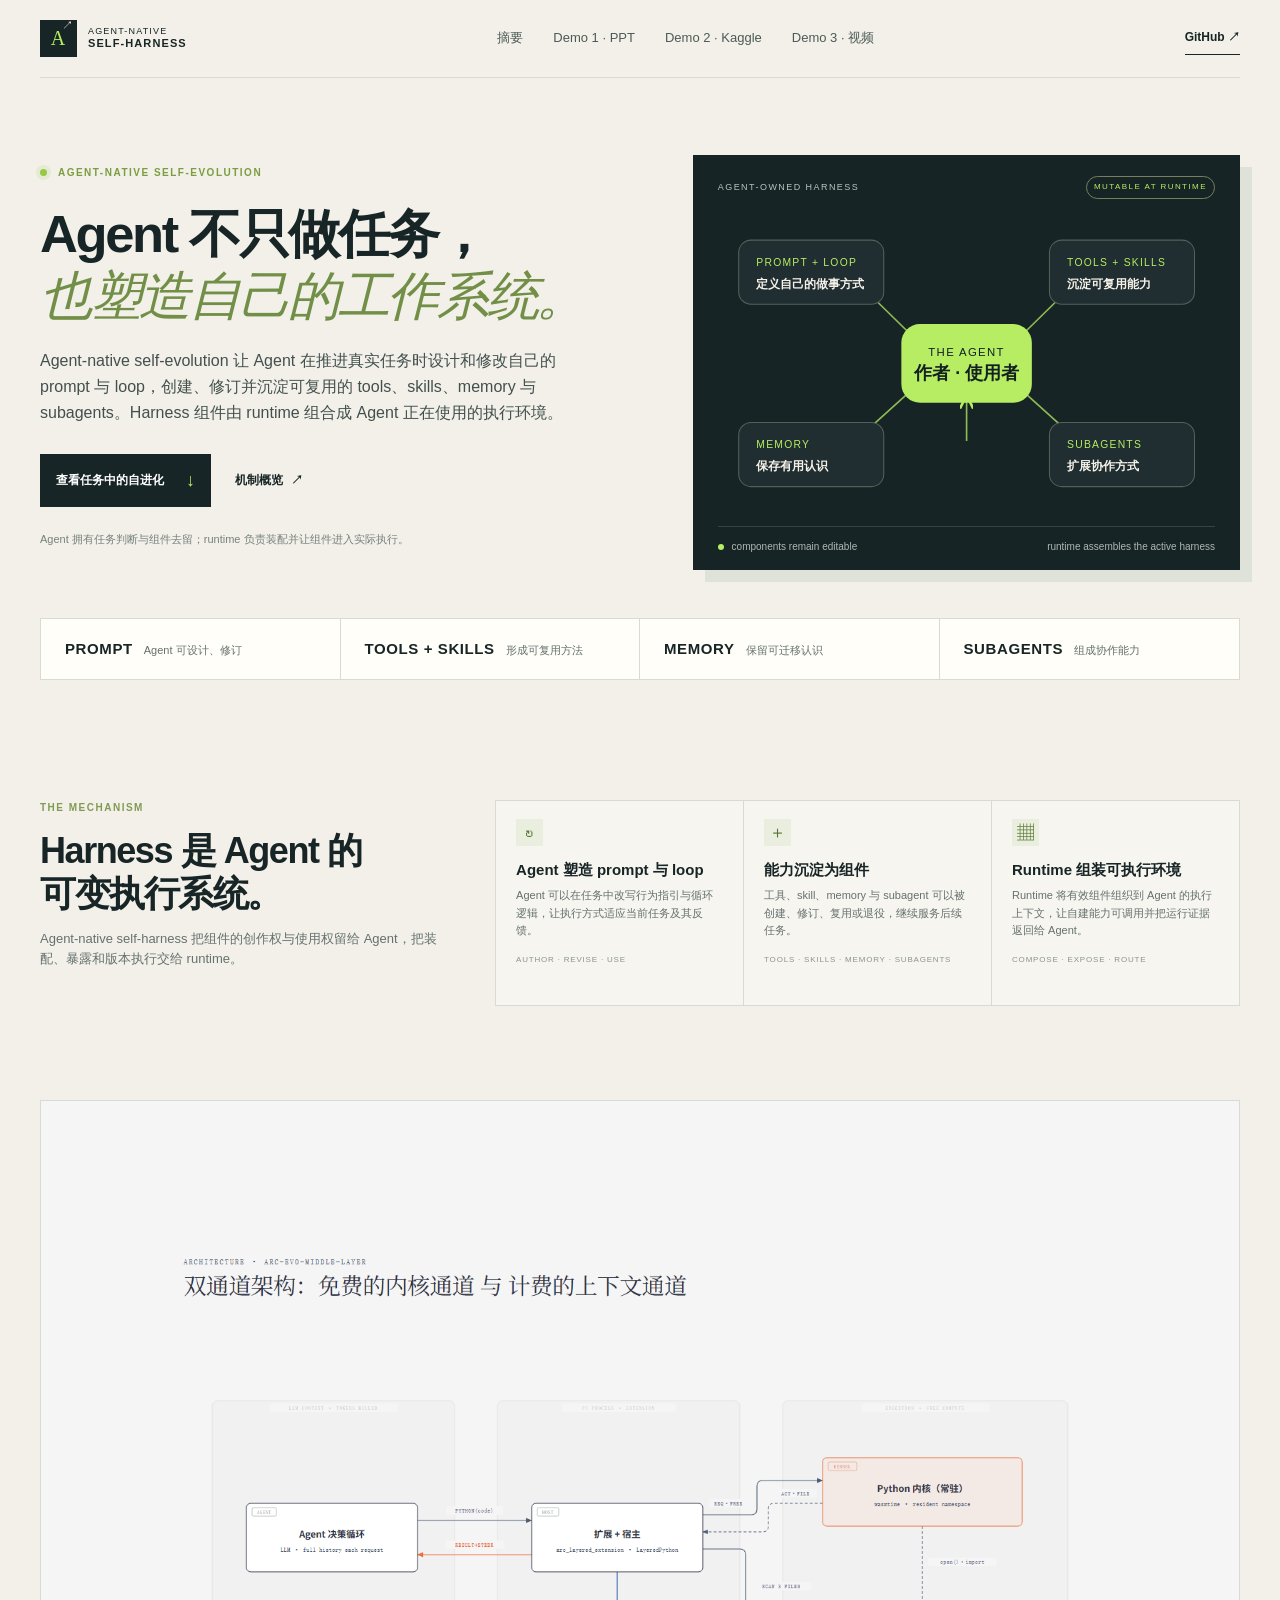
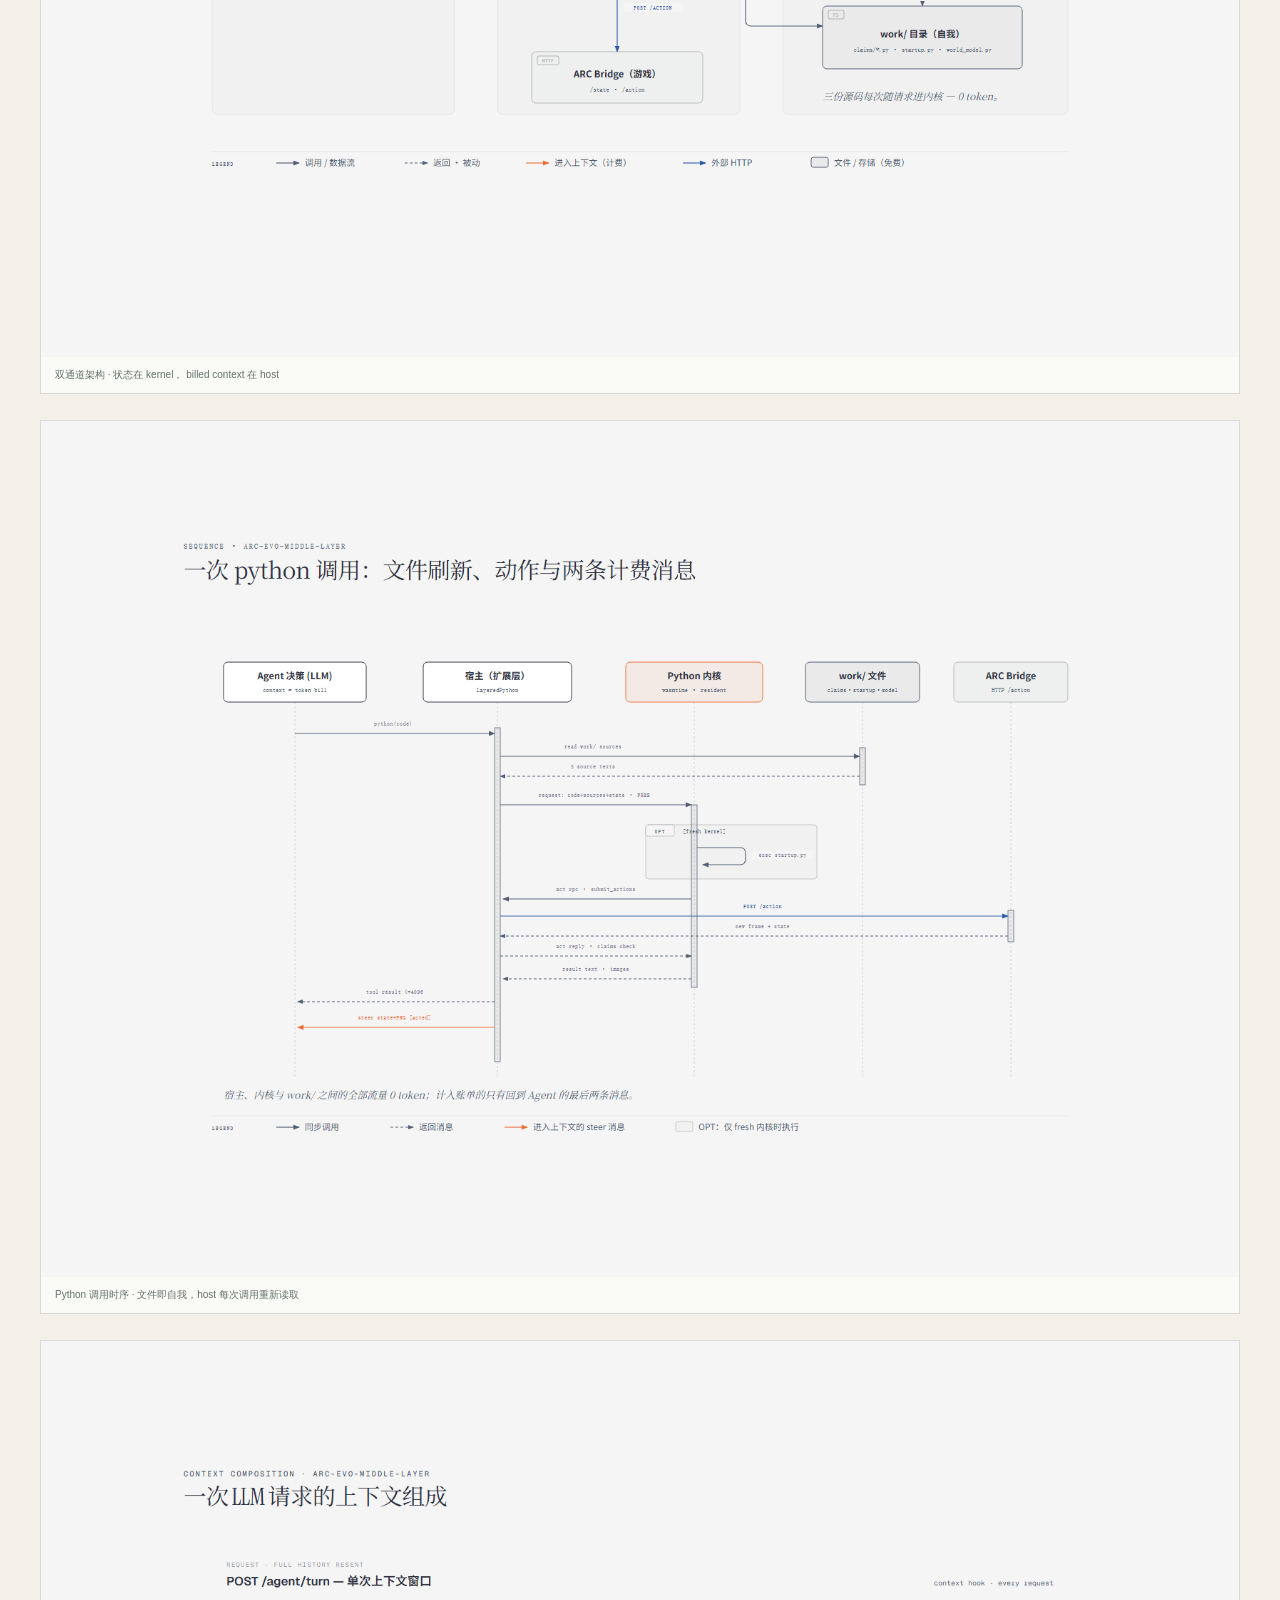
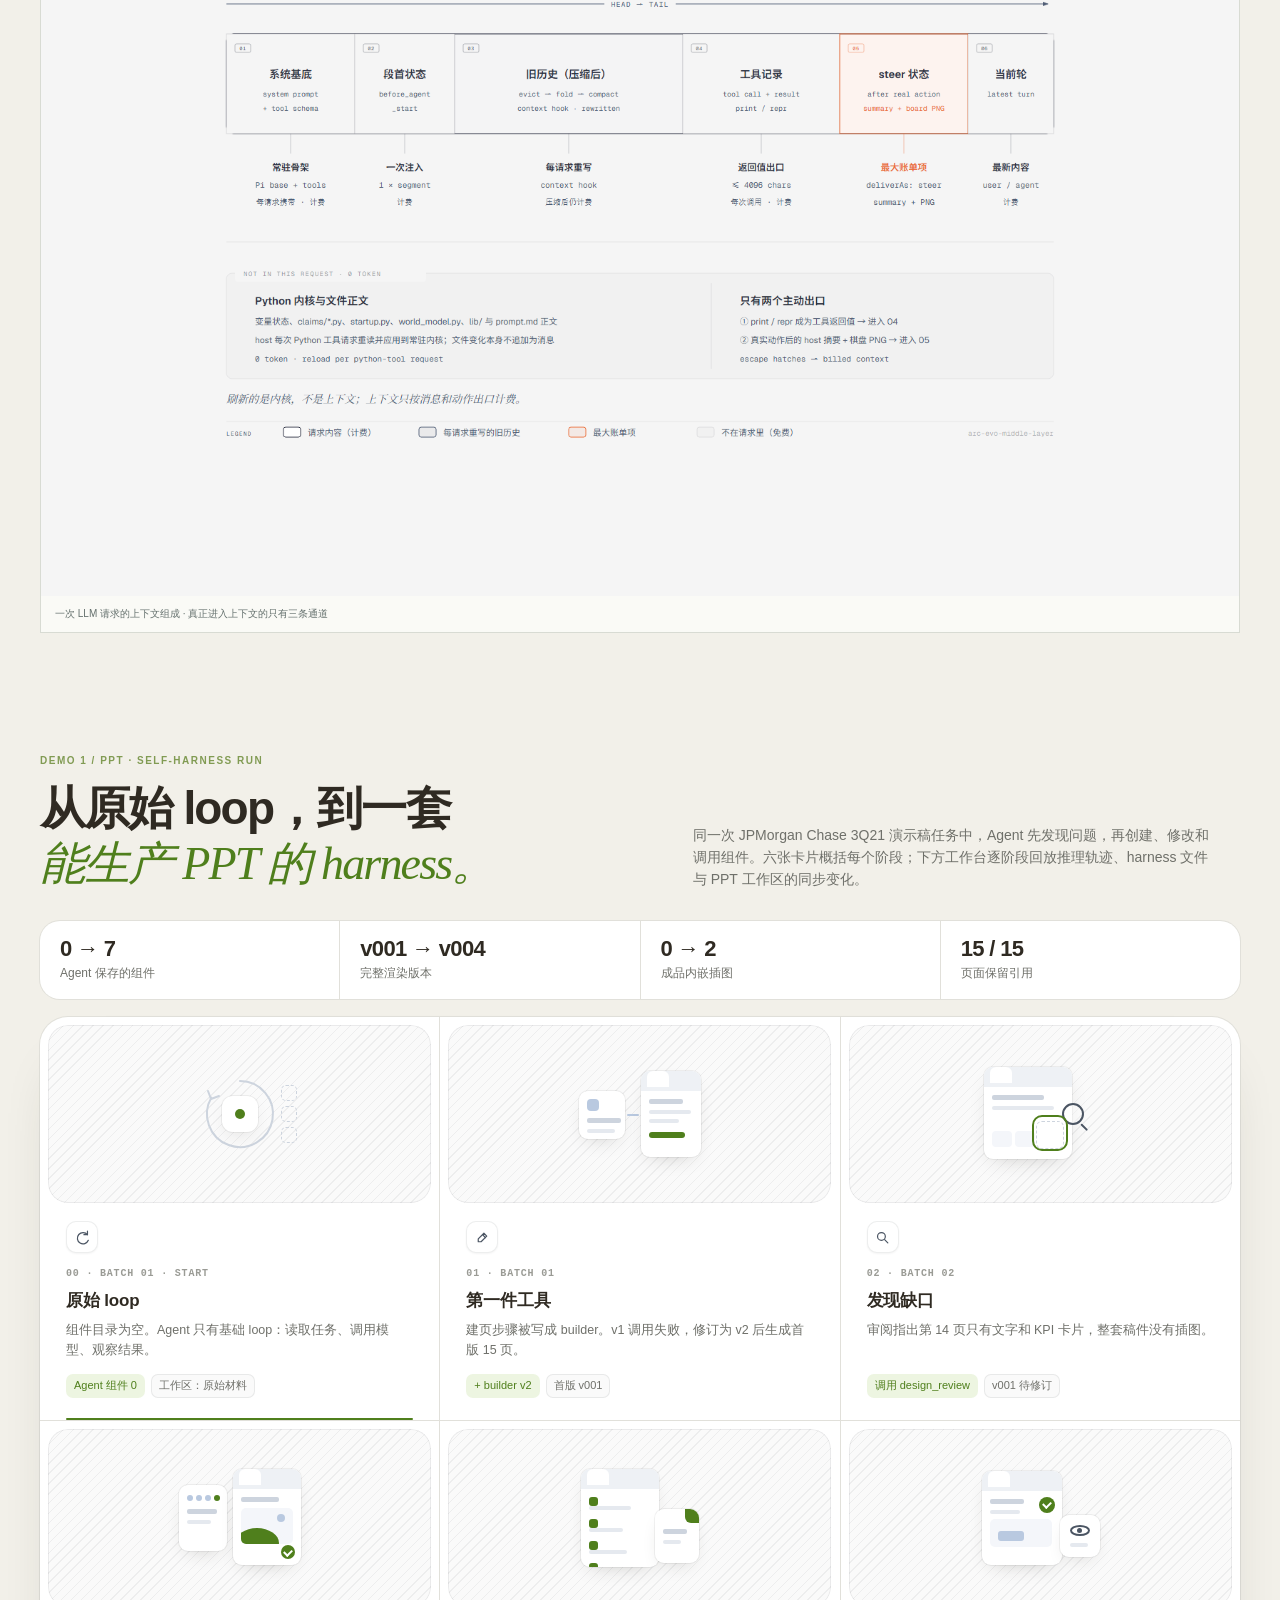
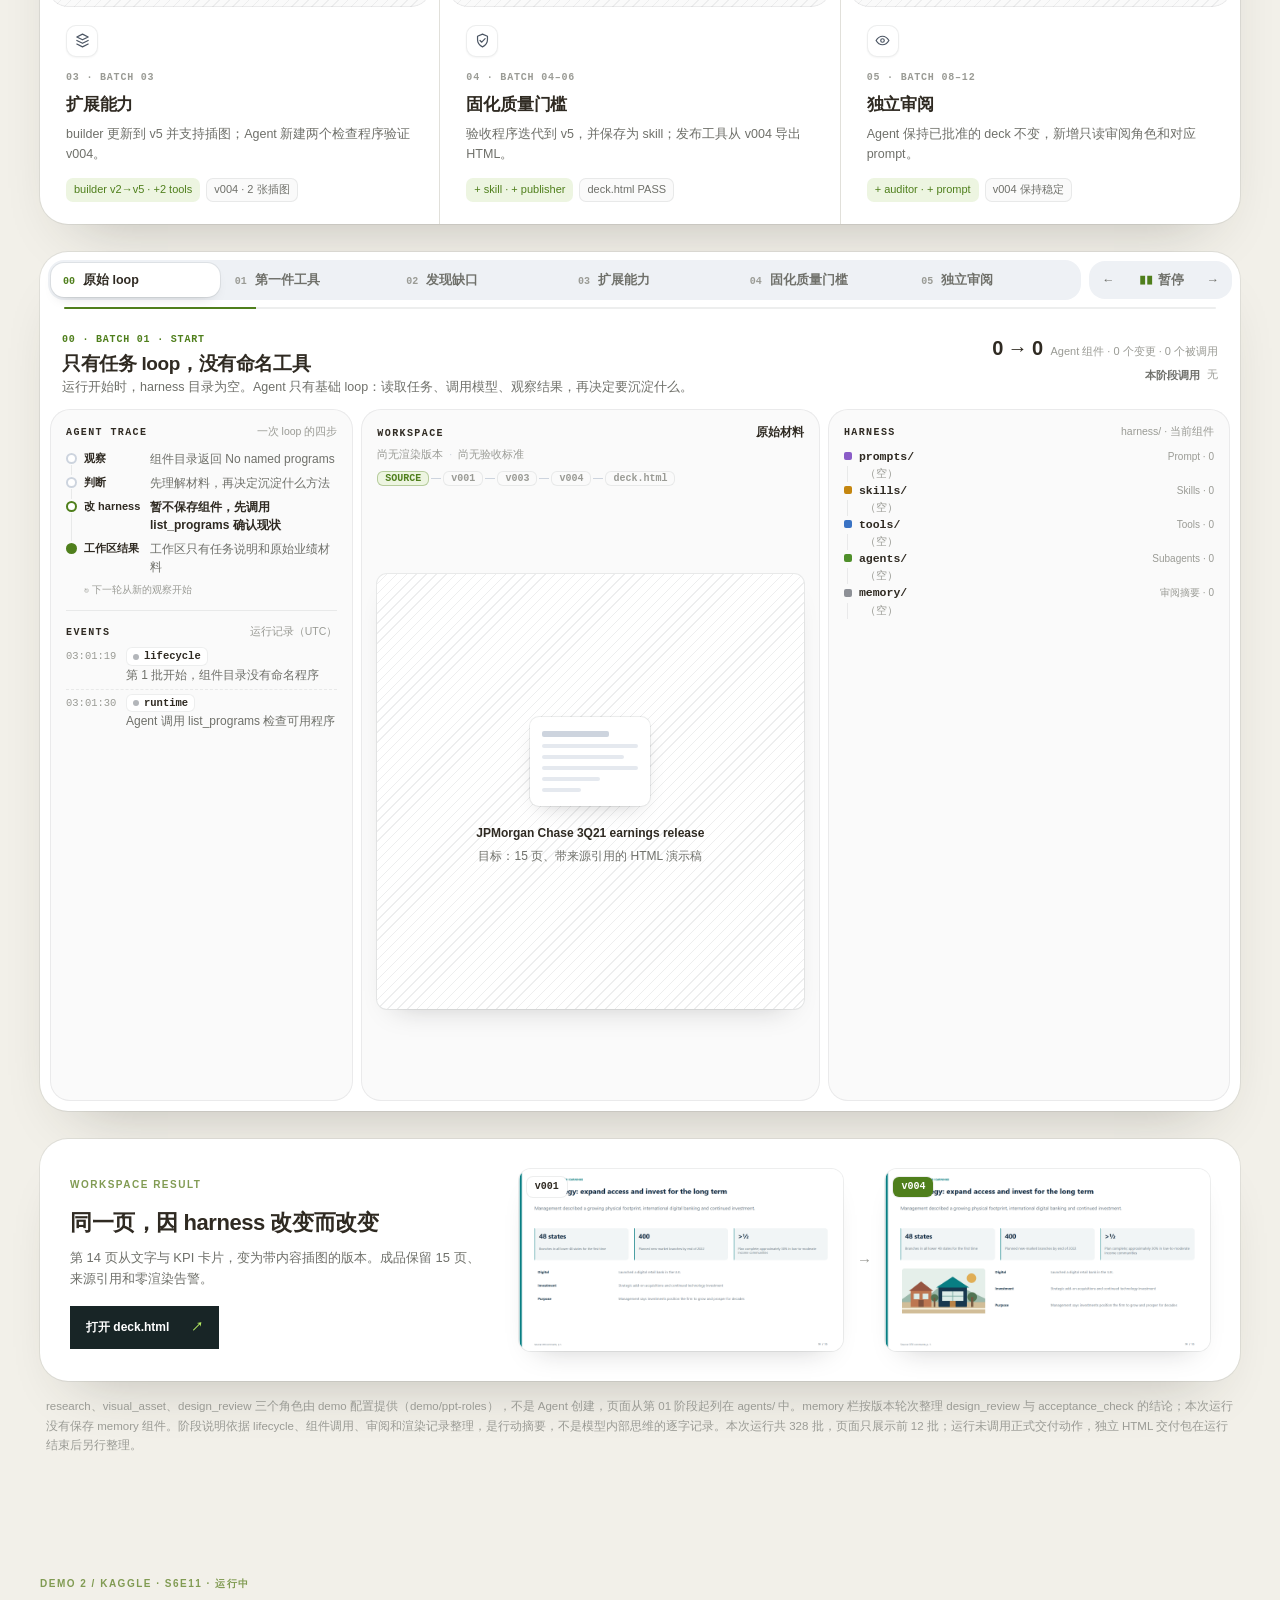
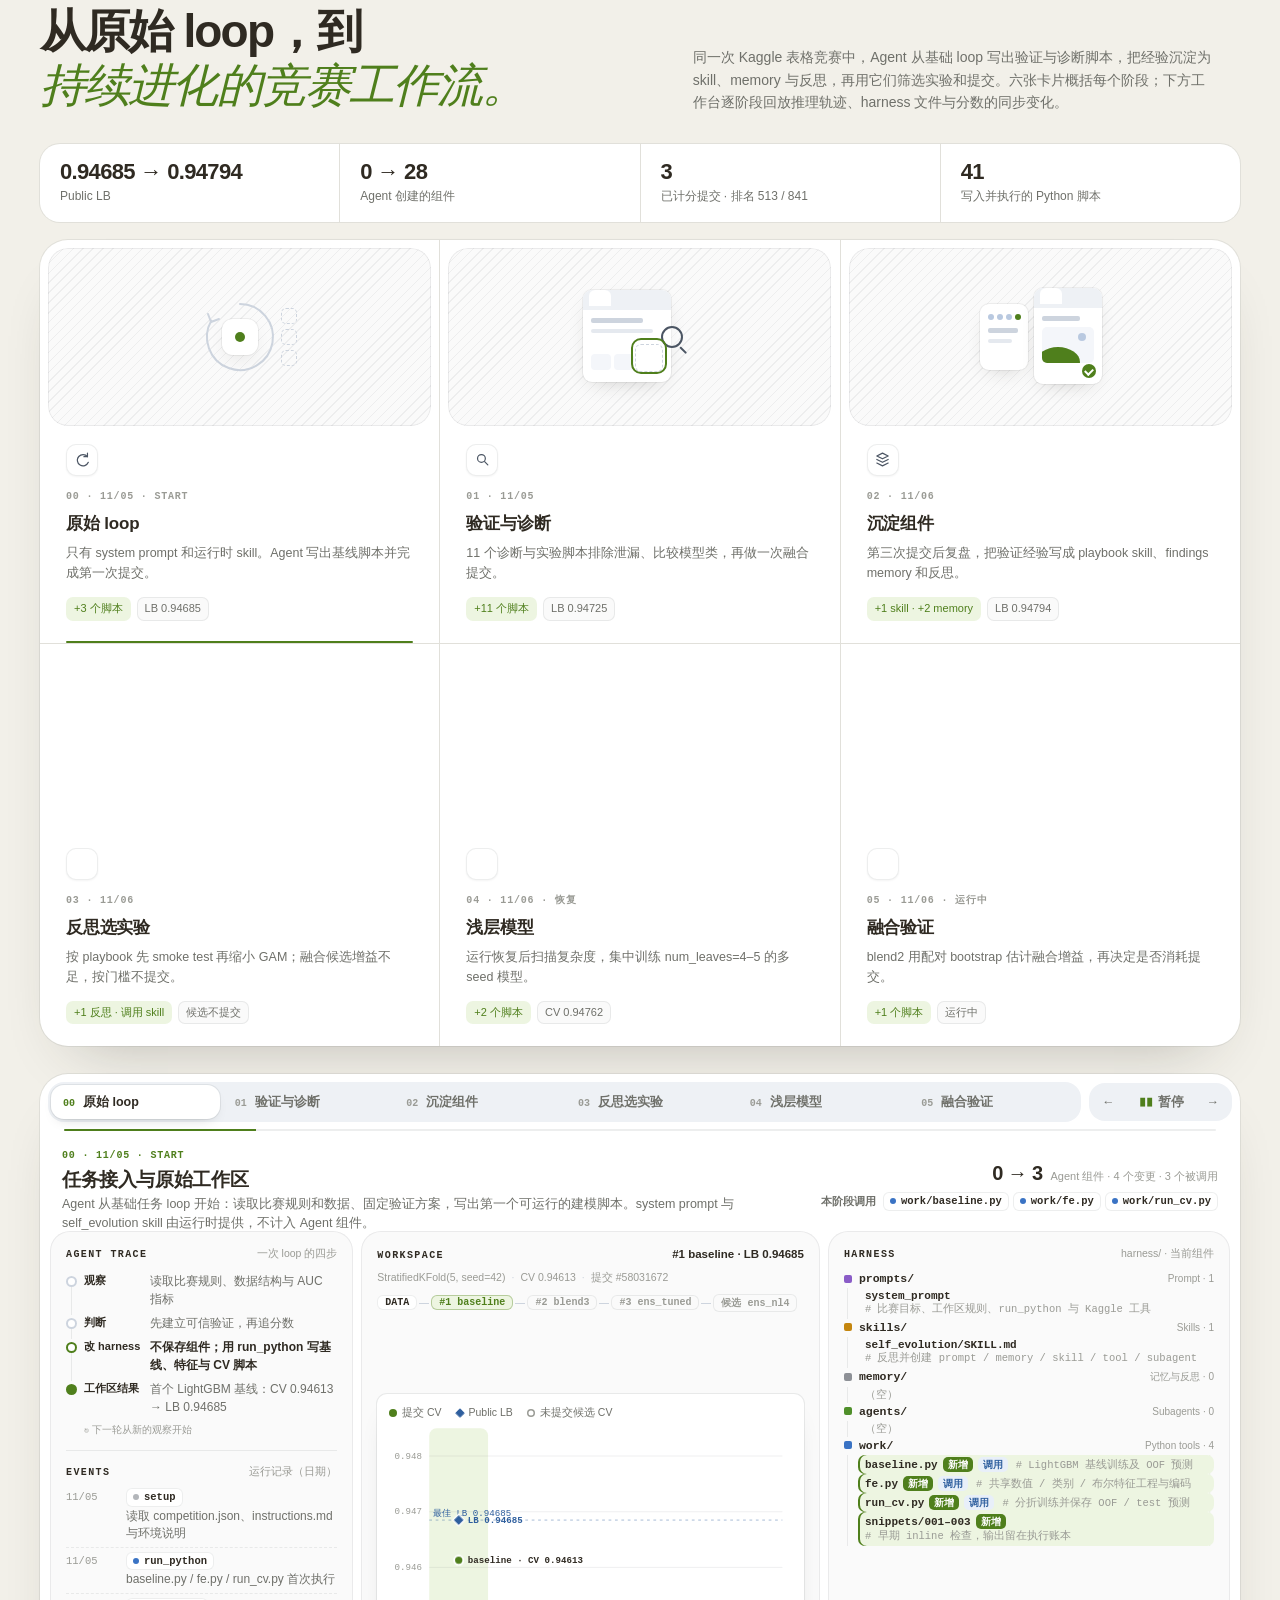
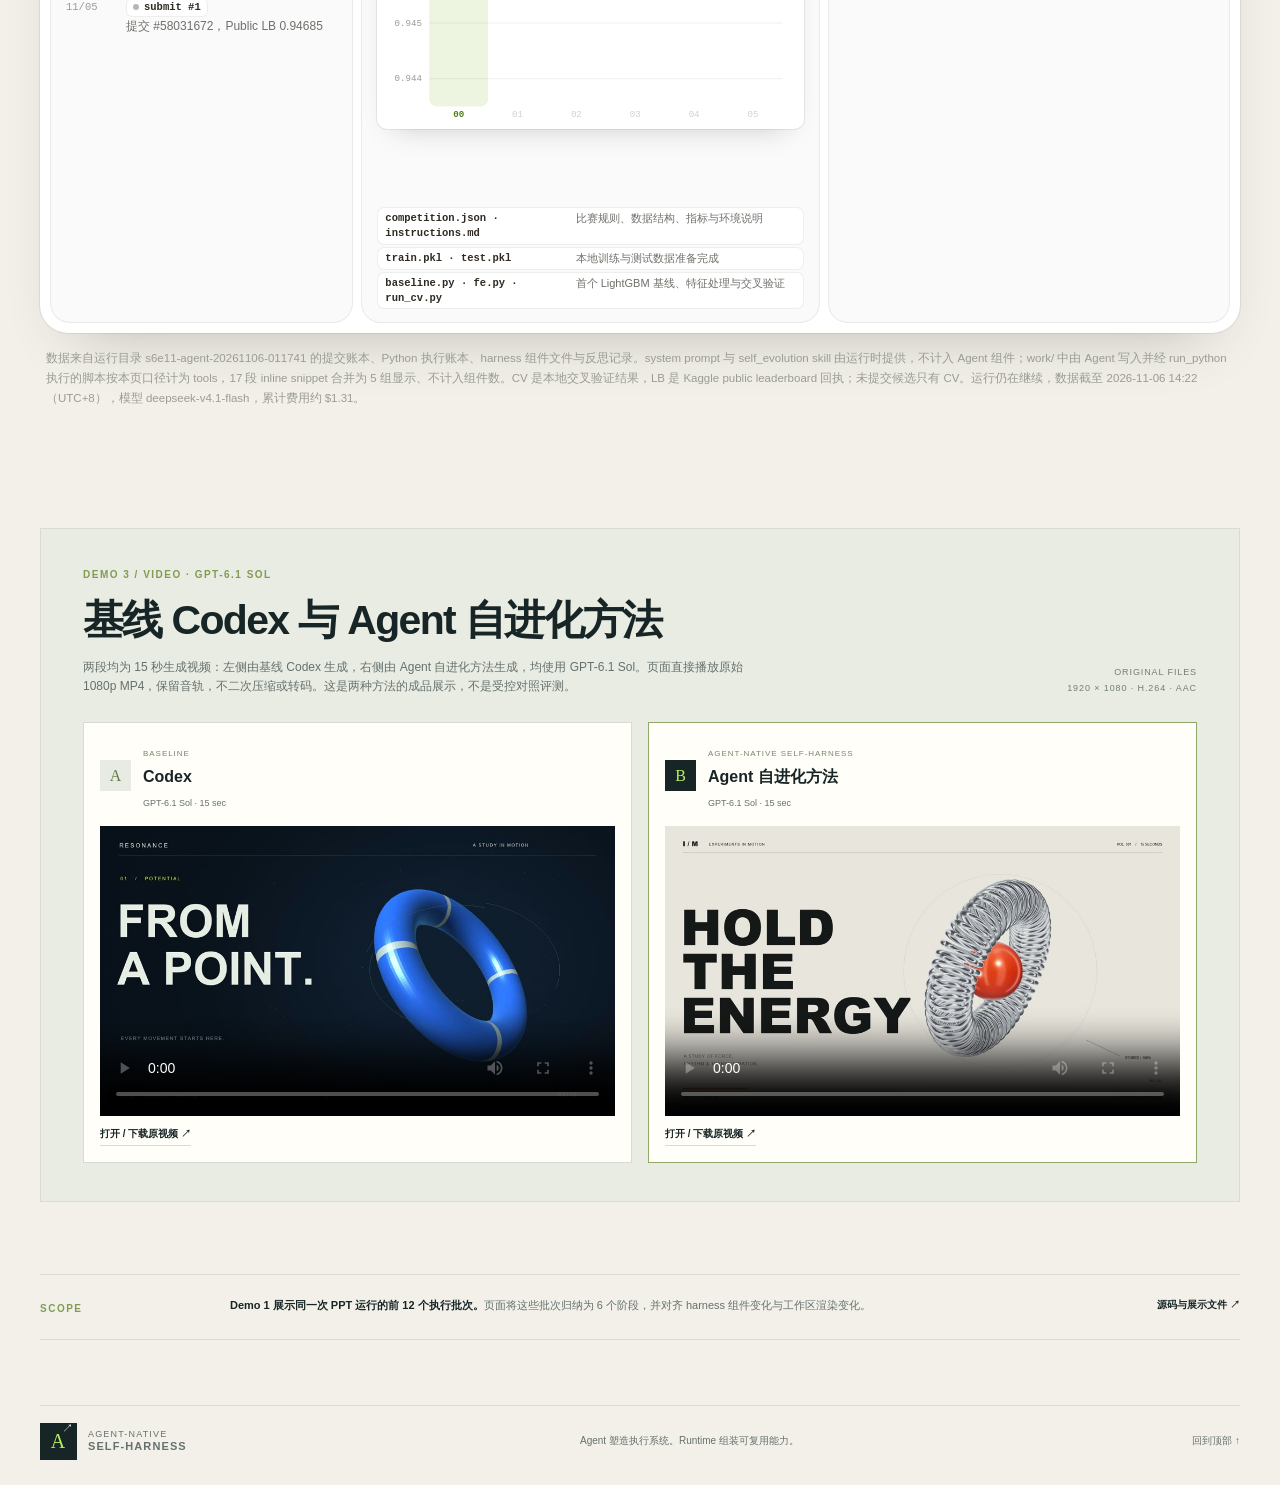
==== commit 98c1f775: "Add context architecture diagrams to THE MECHANISM" ====
--- a/index.html
+++ b/index.html
@@ -51,6 +51,11 @@
       <article class="method-step"><div class="step-icon">＋</div><h3>能力沉淀为组件</h3><p>工具、skill、memory 与 subagent 可以被创建、修订、复用或退役，继续服务后续任务。</p><small>TOOLS · SKILLS · MEMORY · SUBAGENTS</small></article>
       <article class="method-step"><div class="step-icon">▦</div><h3>Runtime 组装可执行环境</h3><p>Runtime 将有效组件组织到 Agent 的执行上下文，让自建能力可调用并把运行证据返回给 Agent。</p><small>COMPOSE · EXPOSE · ROUTE</small></article>
     </div>
+    <div class="mechanism-diagrams">
+      <figure class="mechanism-diagram"><img src="assets/diagrams/01-dual-channel-architecture.png" alt="双通道架构图：Pi host、Agent loop 与 Python kernel 之间的文件与消息通道"><figcaption>双通道架构 · 状态在 kernel， billed context 在 host</figcaption></figure>
+      <figure class="mechanism-diagram"><img src="assets/diagrams/02-python-call-sequence.png" alt="Python 调用时序图：host rereads work 文件并在 kernel 中刷新状态"><figcaption>Python 调用时序 · 文件即自我，host 每次调用重新读取</figcaption></figure>
+      <figure class="mechanism-diagram"><img src="assets/diagrams/03-context-management.png" alt="一次 LLM 请求的上下文组成长条图：系统基底、段首状态、旧历史压缩、工具记录、steer 状态与当前轮"><figcaption>一次 LLM 请求的上下文组成 · 真正进入上下文的只有三条通道</figcaption></figure>
+    </div>
   </section>
 </section>
 
--- a/styles.css
+++ b/styles.css
@@ -182,3 +182,4 @@
 .video-demo{background:#e9ece3;padding:38px 42px;border:1px solid var(--line)}.video-heading{display:flex;justify-content:space-between;gap:30px;align-items:flex-end}.video-heading h2{font-size:clamp(28px,3.2vw,42px);line-height:1.2;letter-spacing:-.04em;margin:13px 0}.video-heading p{max-width:690px;color:var(--muted);font-size:12px;margin:0}.video-spec{font-size:9px;line-height:1.8;letter-spacing:.1em;color:#74806f;text-align:right;white-space:nowrap}.video-grid{display:grid;grid-template-columns:1fr 1fr;gap:16px;margin-top:25px}.video-card{background:var(--white);border:1px solid var(--line);padding:16px}.video-card.evolved{border-color:#90a96b}.video-card-head{display:flex;align-items:center;gap:12px;margin-bottom:13px}.video-index{width:31px;height:31px;display:grid;place-items:center;background:#e8ebe3;color:#667b49;font:16px var(--serif)}.evolved .video-index{background:var(--ink);color:var(--green)}.video-tag{font-size:8px;letter-spacing:.12em;color:#78876c}.video-card h3{font-size:16px;margin:1px 0 0}.video-card-head small{font-size:9px;color:var(--muted)}.video-frame{aspect-ratio:16/9;background:#101617}.video-frame video{display:block;width:100%;height:100%;object-fit:contain}.video-file{display:inline-block;margin-top:10px;font-size:10px;font-weight:700;border-bottom:1px solid var(--line);padding-bottom:3px}.demo-ppt>.section{margin-top:85px}.demo-ppt>.case-section{margin-top:58px}@media(max-width:850px){.video-demo{padding:28px 25px}.video-heading{align-items:flex-start}.video-spec{display:none}}@media(max-width:560px){.video-demo{padding:22px 14px}.video-grid{grid-template-columns:1fr}.video-heading h2{font-size:27px}}
 .summary .hero{padding-bottom:48px}.summary .hero h1 em{color:#718f46}.component-system .loop-graphic{margin-top:9px}.summary .signal-row b{font:800 15px/1.3 var(--sans);letter-spacing:.04em}.mechanism-grid{grid-template-columns:repeat(3,1fr)}.mechanism-grid .method-step{min-height:205px}.method-step .step-icon{font-size:17px}.demo-title{display:flex;justify-content:space-between;gap:26px;align-items:flex-end;margin:72px 0 22px}.demo-title h2{font-size:clamp(30px,3.4vw,44px);line-height:1.15;letter-spacing:-.04em;margin:12px 0}.demo-title p{margin:0;color:var(--muted);font-size:12px}.demo-run-badge{min-width:205px;border:1px solid var(--line);background:var(--white);padding:12px 15px;display:flex;flex-direction:column;gap:4px;font-size:9px;color:var(--muted)}.demo-run-badge b{font-size:12px;color:var(--ink)}.demo-shell{border:1px solid var(--line);background:var(--white)}.demo-tabs{display:flex;border-bottom:1px solid var(--line);background:#f7f7f1}.demo-tab{border:0;border-right:1px solid var(--line);padding:15px 24px;background:transparent;color:var(--muted);font:700 12px var(--sans);cursor:pointer}.demo-tab.active{background:var(--white);color:var(--ink);box-shadow:inset 0 -3px #789947}.demo-tab:hover{color:var(--ink)}.demo-panel{padding:26px}.demo-panel[hidden]{display:none!important}.delivery-head{display:flex;justify-content:space-between;align-items:center;gap:24px;margin-bottom:18px}.delivery-head h3,.trajectory-heading h3{font-size:22px;letter-spacing:-.025em;margin:5px 0}.delivery-head p,.trajectory-heading p{font-size:11px;color:var(--muted);margin:0}.delivery-grid{display:grid;grid-template-columns:1.5fr .7fr;gap:20px;align-items:stretch}.deck-embed-wrap{background:#e9e9e2;border:1px solid var(--line)}.deck-embed{display:block;width:100%;height:auto;aspect-ratio:16/9;border:0;background:#fff}.deck-embed-wrap .deck-caption{padding:10px 12px;background:#fafaf6}.deck-facts{padding:14px 0}.delivery-facts .quality-line{padding:8px 0}.delivery-contact{display:grid;grid-template-columns:minmax(180px,290px) 1fr;align-items:center;gap:15px;margin-top:18px;padding-top:15px;border-top:1px solid var(--line)}.delivery-contact a{display:block}.delivery-contact img{display:block;width:100%;height:auto;border:1px solid var(--line)}.delivery-contact b,.delivery-contact span{display:block}.delivery-contact b{font-size:12px}.delivery-contact span{font-size:10px;color:var(--muted);margin-top:5px}.trajectory-heading{display:flex;justify-content:space-between;align-items:center;gap:20px;margin-bottom:19px}.cutoff-badge{flex:none;border:1px solid var(--line);padding:7px 11px;text-align:center;font-size:7px;letter-spacing:.13em;color:#738465}.cutoff-badge b{display:block;color:var(--ink);font-size:12px;margin-top:2px}.trajectory-list{list-style:none;margin:0;padding:0;display:grid;grid-template-columns:repeat(3,1fr);gap:10px;counter-reset:trajectory}.trajectory-list li{min-height:130px;border:1px solid var(--line);background:#fafaf6;padding:12px 14px;counter-increment:trajectory}.trajectory-list li span{display:block;font-size:8px;letter-spacing:.12em;color:#829558}.trajectory-list li b{display:block;font-size:12px;margin-top:7px}.trajectory-list li p{font-size:10px;line-height:1.55;color:var(--muted);margin:5px 0 0}.checkpoint-strip{display:grid;grid-template-columns:repeat(3,1fr);gap:10px;margin-top:22px}.checkpoint-strip a{border:1px solid var(--line);background:#fafaf6}.checkpoint-strip img{display:block;width:100%;height:auto}.checkpoint-strip span{display:block;padding:7px 9px;font-size:8px;letter-spacing:.08em;color:#65716e}.run-note{margin:16px 0 0;padding:12px 13px;background:#eff2e9;color:#5e6a60;font-size:10px}.run-note b{color:var(--ink)}.harness-groups{display:grid;grid-template-columns:repeat(3,1fr);gap:12px}.harness-group{border:1px solid var(--line);background:#fafaf6;padding:18px;min-height:195px;display:flex;flex-direction:column;align-items:flex-start}.harness-kind{font-size:8px;letter-spacing:.13em;color:#819b53}.harness-group h4{font-size:14px;margin:10px 0 5px}.harness-group p{font-size:10px;line-height:1.55;color:var(--muted);margin:0 0 10px}.harness-group a{font-size:9px;font-weight:700;border-bottom:1px solid var(--line);margin-top:5px;padding-bottom:2px}.harness-group a:hover{color:#67853a;border-color:#8ba15e}.harness-foot{display:grid;grid-template-columns:155px 1fr;gap:14px;padding:14px 17px;margin-top:13px;background:#e9ece3}.harness-foot span{font-size:8px;letter-spacing:.12em;color:#718252}.harness-foot p{font-size:10px;color:#566258;margin:0}@media(max-width:850px){.demo-title{align-items:flex-start;flex-direction:column}.demo-run-badge{min-width:0}.delivery-grid{grid-template-columns:1fr}.delivery-facts{display:block}.mechanism-grid{grid-template-columns:1fr 1fr}.trajectory-list{grid-template-columns:repeat(2,1fr)}.harness-groups{grid-template-columns:1fr 1fr}}@media(max-width:560px){.demo-title{margin-top:65px}.demo-tabs{overflow-x:auto}.demo-tab{white-space:nowrap;padding:13px 15px}.demo-panel{padding:16px 12px}.delivery-head{align-items:flex-start;flex-direction:column}.delivery-head h3{font-size:18px}.delivery-contact{grid-template-columns:1fr}.delivery-contact img{max-width:100%}.trajectory-heading{align-items:flex-start}.trajectory-heading h3{font-size:18px}.trajectory-list{grid-template-columns:1fr}.trajectory-list li{min-height:0}.checkpoint-strip{grid-template-columns:1fr}.checkpoint-strip a:not(:last-child){display:none}.harness-groups{grid-template-columns:1fr}.harness-group{min-height:0}.harness-foot{grid-template-columns:1fr;gap:5px}.mechanism-grid{grid-template-columns:1fr}.mechanism-grid .method-step{min-height:0}}
 .summary .hero h1{font-size:clamp(38px,4.1vw,54px)}.method .section-intro h2{font-size:clamp(29px,2.9vw,36px)}.delivery-grid{grid-template-columns:1fr}.delivery-facts{display:grid;grid-template-columns:repeat(4,minmax(0,1fr));gap:0 14px}.delivery-facts .fact-label,.delivery-facts .fact-rule,.delivery-facts p{grid-column:1/-1}.delivery-facts .quality-line{min-width:0}@media(max-width:850px){.delivery-facts{grid-template-columns:repeat(2,minmax(0,1fr))}}@media(max-width:560px){.summary .hero h1{font-size:39px}.method .section-intro h2{font-size:28px}.delivery-facts{display:block}}
+.mechanism-diagrams{display:grid;gap:26px;margin-top:40px;grid-column:1/-1}.mechanism-diagram{margin:0;border:1px solid var(--line);background:#f5f5f5}.mechanism-diagram img{display:block;width:100%;height:auto}.mechanism-diagram figcaption{padding:10px 14px;background:#fafaf6;font-size:10px;color:var(--muted)}@media(max-width:560px){.mechanism-diagrams{gap:18px;margin-top:30px}.mechanism-diagram figcaption{padding:8px 10px;font-size:9px}}
